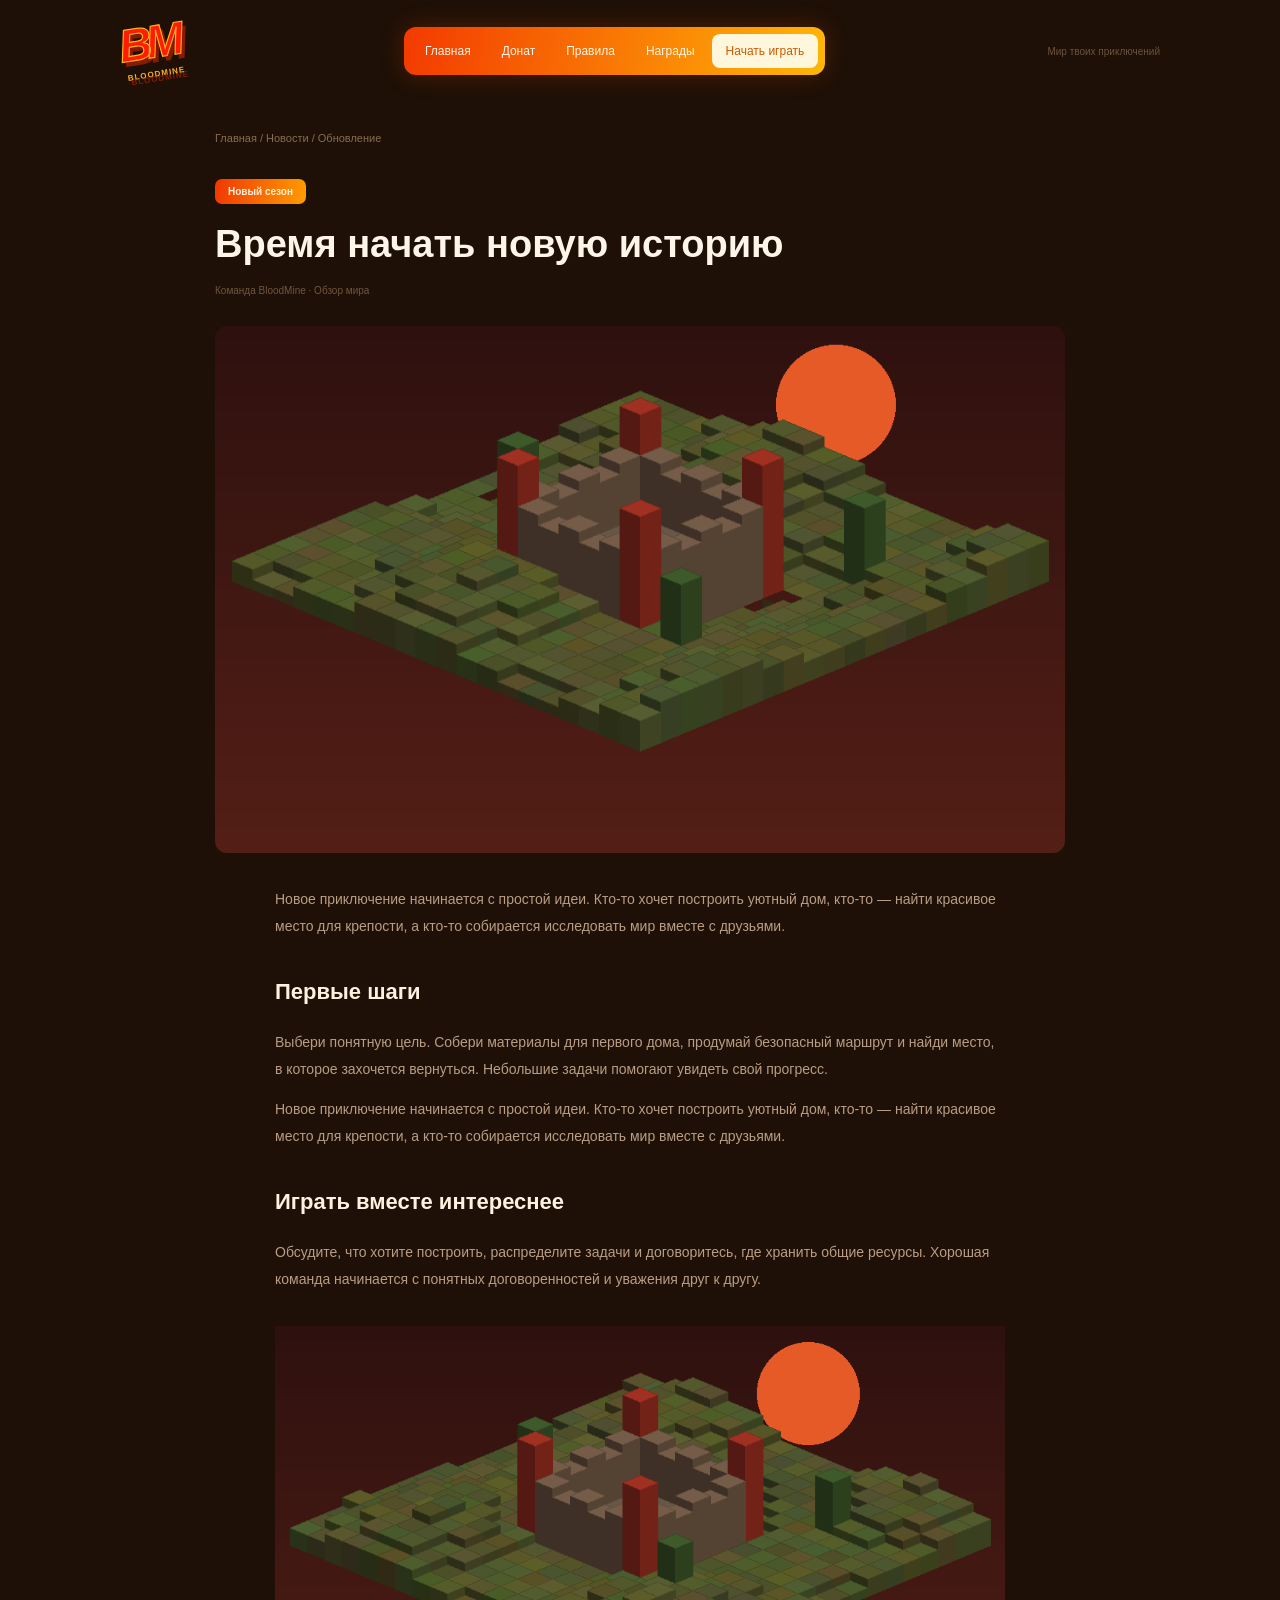
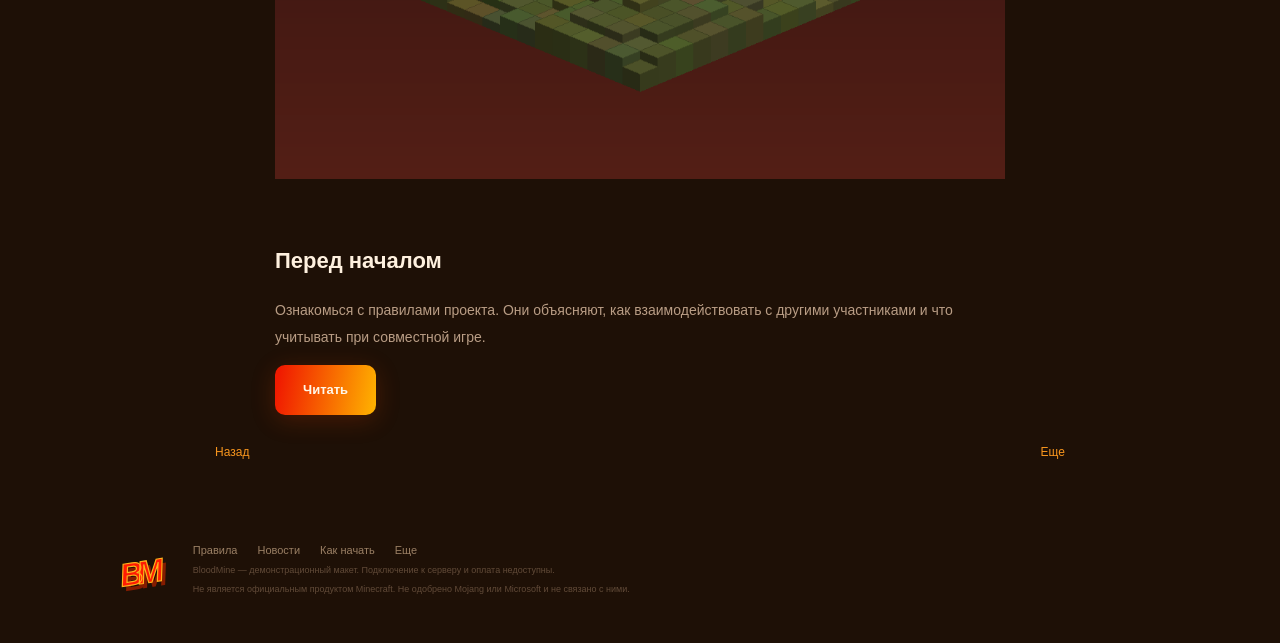
==== article.html @ 769336dc "Исходный сайт: файлы перенесены в корень репозитория" ====
<!DOCTYPE html>
<html lang="en">
<head>
  <meta charset="UTF-8">
  <title>Главная</title>
  <meta name="description" content="Лучший Minecraft сервер. Minecraft сервер, играть Minecraft, сервер Minecraft, лучший сервер.">
  <meta name="keywords" content="minecraft, сервер, сервер майнкрафт, майнкрафт сервер, лучший сервер, донат, minecraft сервер">
  <script src="assets/js/catalog.js"></script>
  <script src="assets/js/widgets.js"></script>
  <link rel="stylesheet" href="assets/css/components.css">
  <link rel="stylesheet" href="assets/css/styles.css">
</head>
<body>
    <div class="header wrap">
      <a class="logo" href="index.html">BM<span>BLOODMINE</span></a>
      <div class="nav">
        <a href="index.html">Главная</a><a href="index.html#shop">Донат</a><a href="rules.html">Правила</a><a href="rewards.html">Награды</a>
        <a class="nav-light" href="how-to-play.html">Начать играть</a>
      </div>
      <div class="header-note">Мир твоих приключений</div>
    </div>
    <div class="wrap article-page"><div class="breadcrumbs"><a href="index.html">Главная</a> / <a href="news.html">Новости</a> / Обновление</div><span class="pill">Новый сезон</span><h2>Время начать новую историю</h2><p class="article-meta">Команда BloodMine · Обзор мира</p><img class="article-cover" src="assets/images/season.png"><div class="article-body"><p>Новое приключение начинается с простой идеи. Кто-то хочет построить уютный дом, кто-то — найти красивое место для крепости, а кто-то собирается исследовать мир вместе с друзьями.</p><h4>Первые шаги</h4><p>Выбери понятную цель. Собери материалы для первого дома, продумай безопасный маршрут и найди место, в которое захочется вернуться. Небольшие задачи помогают увидеть свой прогресс.</p><p>Новое приключение начинается с простой идеи. Кто-то хочет построить уютный дом, кто-то — найти красивое место для крепости, а кто-то собирается исследовать мир вместе с друзьями.</p><h4>Играть вместе интереснее</h4><p>Обсудите, что хотите построить, распределите задачи и договоритесь, где хранить общие ресурсы. Хорошая команда начинается с понятных договоренностей и уважения друг к другу.</p><img src="assets/images/world.png"><h4>Перед началом</h4><p>Ознакомься с правилами проекта. Они объясняют, как взаимодействовать с другими участниками и что учитывать при совместной игре.</p><a class="orange" href="rules.html">Читать</a></div><div class="article-bottom"><a href="news.html">Назад</a><a href="index.html#shop">Еще</a></div></div>
    <div class="footer wrap">
      <a class="logo small-logo" href="index.html">BM</a>
      <div><div class="footer-links"><a href="rules.html">Правила</a><a href="news.html">Новости</a><a href="how-to-play.html">Как начать</a><a href="archive.html">Еще</a></div>
      <p>BloodMine — демонстрационный макет. Подключение к серверу и оплата недоступны.</p>
      <p>Не является официальным продуктом Minecraft. Не одобрено Mojang или Microsoft и не связано с ними.</p></div>
    </div>
    <div class="overlay" id="dialog"><div class="modal"><div class="modal-close" onclick="closeDialog()">×</div><div class="pill">BloodMine</div><h2 id="dialog-title">Информация</h2><p id="dialog-text"></p><button class="orange" onclick="closeDialog()">Понятно</button></div></div>
    <div class="toast" id="toast"></div>
    <script src="assets/js/app.js"></script><script src="assets/js/effects.js"></script>
</body>
</html>
---- assets/css/components.css ----
.container {
    width: 960px;
    margin: 0 auto;
}

.card {
    padding: 15px;
}

.button {
    color: #fff;
    background: orange;
}

.inventory-slot-0 {
    padding: 4px;
    margin: 0px;
    border: 1px solid #392414;
    border-radius: 0px;
    background-position: 0px 0px;
}

.inventory-slot-1 {
    padding: 5px;
    margin: 1px;
    border: 1px solid #392414;
    border-radius: 1px;
    background-position: 1px 1px;
}

.inventory-slot-2 {
    padding: 6px;
    margin: 2px;
    border: 1px solid #392414;
    border-radius: 2px;
    background-position: 2px 2px;
}

.inventory-slot-3 {
    padding: 7px;
    margin: 3px;
    border: 1px solid #392414;
    border-radius: 3px;
    background-position: 3px 3px;
}

.inventory-slot-4 {
    padding: 8px;
    margin: 4px;
    border: 1px solid #392414;
    border-radius: 4px;
    background-position: 4px 4px;
}

.inventory-slot-5 {
    padding: 9px;
    margin: 5px;
    border: 1px solid #392414;
    border-radius: 5px;
    background-position: 5px 5px;
}

.inventory-slot-6 {
    padding: 10px;
    margin: 0px;
    border: 1px solid #392414;
    border-radius: 6px;
    background-position: 6px 6px;
}

.inventory-slot-7 {
    padding: 11px;
    margin: 1px;
    border: 1px solid #392414;
    border-radius: 7px;
    background-position: 7px 7px;
}

.inventory-slot-8 {
    padding: 4px;
    margin: 2px;
    border: 1px solid #392414;
    border-radius: 8px;
    background-position: 8px 8px;
}

.inventory-slot-9 {
    padding: 5px;
    margin: 3px;
    border: 1px solid #392414;
    border-radius: 9px;
    background-position: 9px 9px;
}

.inventory-slot-10 {
    padding: 6px;
    margin: 4px;
    border: 1px solid #392414;
    border-radius: 10px;
    background-position: 10px 10px;
}

.inventory-slot-11 {
    padding: 7px;
    margin: 5px;
    border: 1px solid #392414;
    border-radius: 11px;
    background-position: 11px 11px;
}

.inventory-slot-12 {
    padding: 8px;
    margin: 0px;
    border: 1px solid #392414;
    border-radius: 12px;
    background-position: 12px 12px;
}

.inventory-slot-13 {
    padding: 9px;
    margin: 1px;
    border: 1px solid #392414;
    border-radius: 13px;
    background-position: 13px 13px;
}

.inventory-slot-14 {
    padding: 10px;
    margin: 2px;
    border: 1px solid #392414;
    border-radius: 0px;
    background-position: 14px 14px;
}

.inventory-slot-15 {
    padding: 11px;
    margin: 3px;
    border: 1px solid #392414;
    border-radius: 1px;
    background-position: 15px 15px;
}

.inventory-slot-16 {
    padding: 4px;
    margin: 4px;
    border: 1px solid #392414;
    border-radius: 2px;
    background-position: 16px 16px;
}

.inventory-slot-17 {
    padding: 5px;
    margin: 5px;
    border: 1px solid #392414;
    border-radius: 3px;
    background-position: 17px 17px;
}

.inventory-slot-18 {
    padding: 6px;
    margin: 0px;
    border: 1px solid #392414;
    border-radius: 4px;
    background-position: 18px 18px;
}

.inventory-slot-19 {
    padding: 7px;
    margin: 1px;
    border: 1px solid #392414;
    border-radius: 5px;
    background-position: 19px 19px;
}

.inventory-slot-20 {
    padding: 8px;
    margin: 2px;
    border: 1px solid #392414;
    border-radius: 6px;
    background-position: 20px 20px;
}

.inventory-slot-21 {
    padding: 9px;
    margin: 3px;
    border: 1px solid #392414;
    border-radius: 7px;
    background-position: 21px 21px;
}

.inventory-slot-22 {
    padding: 10px;
    margin: 4px;
    border: 1px solid #392414;
    border-radius: 8px;
    background-position: 22px 22px;
}

.inventory-slot-23 {
    padding: 11px;
    margin: 5px;
    border: 1px solid #392414;
    border-radius: 9px;
    background-position: 23px 23px;
}

.inventory-slot-24 {
    padding: 4px;
    margin: 0px;
    border: 1px solid #392414;
    border-radius: 10px;
    background-position: 24px 24px;
}

.inventory-slot-25 {
    padding: 5px;
    margin: 1px;
    border: 1px solid #392414;
    border-radius: 11px;
    background-position: 25px 25px;
}

.inventory-slot-26 {
    padding: 6px;
    margin: 2px;
    border: 1px solid #392414;
    border-radius: 12px;
    background-position: 26px 26px;
}

.inventory-slot-27 {
    padding: 7px;
    margin: 3px;
    border: 1px solid #392414;
    border-radius: 13px;
    background-position: 27px 27px;
}

.inventory-slot-28 {
    padding: 8px;
    margin: 4px;
    border: 1px solid #392414;
    border-radius: 0px;
    background-position: 28px 28px;
}

.inventory-slot-29 {
    padding: 9px;
    margin: 5px;
    border: 1px solid #392414;
    border-radius: 1px;
    background-position: 29px 29px;
}

.inventory-slot-30 {
    padding: 10px;
    margin: 0px;
    border: 1px solid #392414;
    border-radius: 2px;
    background-position: 30px 30px;
}

.inventory-slot-31 {
    padding: 11px;
    margin: 1px;
    border: 1px solid #392414;
    border-radius: 3px;
    background-position: 31px 31px;
}

.inventory-slot-32 {
    padding: 4px;
    margin: 2px;
    border: 1px solid #392414;
    border-radius: 4px;
    background-position: 32px 32px;
}

.inventory-slot-33 {
    padding: 5px;
    margin: 3px;
    border: 1px solid #392414;
    border-radius: 5px;
    background-position: 33px 33px;
}

.inventory-slot-34 {
    padding: 6px;
    margin: 4px;
    border: 1px solid #392414;
    border-radius: 6px;
    background-position: 34px 34px;
}

.inventory-slot-35 {
    padding: 7px;
    margin: 5px;
    border: 1px solid #392414;
    border-radius: 7px;
    background-position: 35px 35px;
}

.inventory-slot-36 {
    padding: 8px;
    margin: 0px;
    border: 1px solid #392414;
    border-radius: 8px;
    background-position: 36px 36px;
}

.inventory-slot-37 {
    padding: 9px;
    margin: 1px;
    border: 1px solid #392414;
    border-radius: 9px;
    background-position: 37px 37px;
}

.inventory-slot-38 {
    padding: 10px;
    margin: 2px;
    border: 1px solid #392414;
    border-radius: 10px;
    background-position: 38px 38px;
}

.inventory-slot-39 {
    padding: 11px;
    margin: 3px;
    border: 1px solid #392414;
    border-radius: 11px;
    background-position: 39px 39px;
}

.inventory-slot-40 {
    padding: 4px;
    margin: 4px;
    border: 1px solid #392414;
    border-radius: 12px;
    background-position: 40px 40px;
}

.inventory-slot-41 {
    padding: 5px;
    margin: 5px;
    border: 1px solid #392414;
    border-radius: 13px;
    background-position: 41px 41px;
}

.inventory-slot-42 {
    padding: 6px;
    margin: 0px;
    border: 1px solid #392414;
    border-radius: 0px;
    background-position: 42px 42px;
}

.inventory-slot-43 {
    padding: 7px;
    margin: 1px;
    border: 1px solid #392414;
    border-radius: 1px;
    background-position: 43px 43px;
}

.inventory-slot-44 {
    padding: 8px;
    margin: 2px;
    border: 1px solid #392414;
    border-radius: 2px;
    background-position: 44px 44px;
}

.inventory-slot-45 {
    padding: 9px;
    margin: 3px;
    border: 1px solid #392414;
    border-radius: 3px;
    background-position: 45px 45px;
}

.inventory-slot-46 {
    padding: 10px;
    margin: 4px;
    border: 1px solid #392414;
    border-radius: 4px;
    background-position: 46px 46px;
}

.inventory-slot-47 {
    padding: 11px;
    margin: 5px;
    border: 1px solid #392414;
    border-radius: 5px;
    background-position: 47px 47px;
}

.inventory-slot-48 {
    padding: 4px;
    margin: 0px;
    border: 1px solid #392414;
    border-radius: 6px;
    background-position: 48px 48px;
}

.inventory-slot-49 {
    padding: 5px;
    margin: 1px;
    border: 1px solid #392414;
    border-radius: 7px;
    background-position: 49px 49px;
}

.inventory-slot-50 {
    padding: 6px;
    margin: 2px;
    border: 1px solid #392414;
    border-radius: 8px;
    background-position: 50px 50px;
}

.inventory-slot-51 {
    padding: 7px;
    margin: 3px;
    border: 1px solid #392414;
    border-radius: 9px;
    background-position: 51px 51px;
}

.inventory-slot-52 {
    padding: 8px;
    margin: 4px;
    border: 1px solid #392414;
    border-radius: 10px;
    background-position: 52px 52px;
}

.inventory-slot-53 {
    padding: 9px;
    margin: 5px;
    border: 1px solid #392414;
    border-radius: 11px;
    background-position: 53px 53px;
}

.inventory-slot-54 {
    padding: 10px;
    margin: 0px;
    border: 1px solid #392414;
    border-radius: 12px;
    background-position: 54px 54px;
}

.inventory-slot-55 {
    padding: 11px;
    margin: 1px;
    border: 1px solid #392414;
    border-radius: 13px;
    background-position: 55px 55px;
}

.inventory-slot-56 {
    padding: 4px;
    margin: 2px;
    border: 1px solid #392414;
    border-radius: 0px;
    background-position: 56px 56px;
}

.inventory-slot-57 {
    padding: 5px;
    margin: 3px;
    border: 1px solid #392414;
    border-radius: 1px;
    background-position: 57px 57px;
}

.inventory-slot-58 {
    padding: 6px;
    margin: 4px;
    border: 1px solid #392414;
    border-radius: 2px;
    background-position: 58px 58px;
}

.inventory-slot-59 {
    padding: 7px;
    margin: 5px;
    border: 1px solid #392414;
    border-radius: 3px;
    background-position: 59px 59px;
}

.inventory-slot-60 {
    padding: 8px;
    margin: 0px;
    border: 1px solid #392414;
    border-radius: 4px;
    background-position: 60px 60px;
}

.inventory-slot-61 {
    padding: 9px;
    margin: 1px;
    border: 1px solid #392414;
    border-radius: 5px;
    background-position: 61px 61px;
}

.inventory-slot-62 {
    padding: 10px;
    margin: 2px;
    border: 1px solid #392414;
    border-radius: 6px;
    background-position: 62px 62px;
}

.inventory-slot-63 {
    padding: 11px;
    margin: 3px;
    border: 1px solid #392414;
    border-radius: 7px;
    background-position: 63px 63px;
}

.inventory-slot-64 {
    padding: 4px;
    margin: 4px;
    border: 1px solid #392414;
    border-radius: 8px;
    background-position: 64px 64px;
}

.inventory-slot-65 {
    padding: 5px;
    margin: 5px;
    border: 1px solid #392414;
    border-radius: 9px;
    background-position: 65px 65px;
}

.inventory-slot-66 {
    padding: 6px;
    margin: 0px;
    border: 1px solid #392414;
    border-radius: 10px;
    background-position: 66px 66px;
}

.inventory-slot-67 {
    padding: 7px;
    margin: 1px;
    border: 1px solid #392414;
    border-radius: 11px;
    background-position: 67px 67px;
}

.inventory-slot-68 {
    padding: 8px;
    margin: 2px;
    border: 1px solid #392414;
    border-radius: 12px;
    background-position: 68px 68px;
}

.inventory-slot-69 {
    padding: 9px;
    margin: 3px;
    border: 1px solid #392414;
    border-radius: 13px;
    background-position: 69px 69px;
}

.inventory-slot-70 {
    padding: 10px;
    margin: 4px;
    border: 1px solid #392414;
    border-radius: 0px;
    background-position: 70px 70px;
}

.inventory-slot-71 {
    padding: 11px;
    margin: 5px;
    border: 1px solid #392414;
    border-radius: 1px;
    background-position: 71px 71px;
}

.inventory-slot-72 {
    padding: 4px;
    margin: 0px;
    border: 1px solid #392414;
    border-radius: 2px;
    background-position: 72px 72px;
}

.inventory-slot-73 {
    padding: 5px;
    margin: 1px;
    border: 1px solid #392414;
    border-radius: 3px;
    background-position: 73px 73px;
}

.inventory-slot-74 {
    padding: 6px;
    margin: 2px;
    border: 1px solid #392414;
    border-radius: 4px;
    background-position: 74px 74px;
}

.inventory-slot-75 {
    padding: 7px;
    margin: 3px;
    border: 1px solid #392414;
    border-radius: 5px;
    background-position: 75px 75px;
}

.inventory-slot-76 {
    padding: 8px;
    margin: 4px;
    border: 1px solid #392414;
    border-radius: 6px;
    background-position: 76px 76px;
}

.inventory-slot-77 {
    padding: 9px;
    margin: 5px;
    border: 1px solid #392414;
    border-radius: 7px;
    background-position: 77px 77px;
}

.inventory-slot-78 {
    padding: 10px;
    margin: 0px;
    border: 1px solid #392414;
    border-radius: 8px;
    background-position: 78px 78px;
}

.inventory-slot-79 {
    padding: 11px;
    margin: 1px;
    border: 1px solid #392414;
    border-radius: 9px;
    background-position: 79px 79px;
}

.inventory-slot-80 {
    padding: 4px;
    margin: 2px;
    border: 1px solid #392414;
    border-radius: 10px;
    background-position: 80px 0px;
}

.inventory-slot-81 {
    padding: 5px;
    margin: 3px;
    border: 1px solid #392414;
    border-radius: 11px;
    background-position: 81px 1px;
}

.inventory-slot-82 {
    padding: 6px;
    margin: 4px;
    border: 1px solid #392414;
    border-radius: 12px;
    background-position: 82px 2px;
}

.inventory-slot-83 {
    padding: 7px;
    margin: 5px;
    border: 1px solid #392414;
    border-radius: 13px;
    background-position: 83px 3px;
}

.inventory-slot-84 {
    padding: 8px;
    margin: 0px;
    border: 1px solid #392414;
    border-radius: 0px;
    background-position: 84px 4px;
}

.inventory-slot-85 {
    padding: 9px;
    margin: 1px;
    border: 1px solid #392414;
    border-radius: 1px;
    background-position: 85px 5px;
}

.inventory-slot-86 {
    padding: 10px;
    margin: 2px;
    border: 1px solid #392414;
    border-radius: 2px;
    background-position: 86px 6px;
}

.inventory-slot-87 {
    padding: 11px;
    margin: 3px;
    border: 1px solid #392414;
    border-radius: 3px;
    background-position: 87px 7px;
}

.inventory-slot-88 {
    padding: 4px;
    margin: 4px;
    border: 1px solid #392414;
    border-radius: 4px;
    background-position: 88px 8px;
}

.inventory-slot-89 {
    padding: 5px;
    margin: 5px;
    border: 1px solid #392414;
    border-radius: 5px;
    background-position: 89px 9px;
}

.inventory-slot-90 {
    padding: 6px;
    margin: 0px;
    border: 1px solid #392414;
    border-radius: 6px;
    background-position: 90px 10px;
}

.inventory-slot-91 {
    padding: 7px;
    margin: 1px;
    border: 1px solid #392414;
    border-radius: 7px;
    background-position: 91px 11px;
}

.inventory-slot-92 {
    padding: 8px;
    margin: 2px;
    border: 1px solid #392414;
    border-radius: 8px;
    background-position: 92px 12px;
}

.inventory-slot-93 {
    padding: 9px;
    margin: 3px;
    border: 1px solid #392414;
    border-radius: 9px;
    background-position: 93px 13px;
}

.inventory-slot-94 {
    padding: 10px;
    margin: 4px;
    border: 1px solid #392414;
    border-radius: 10px;
    background-position: 94px 14px;
}

.inventory-slot-95 {
    padding: 11px;
    margin: 5px;
    border: 1px solid #392414;
    border-radius: 11px;
    background-position: 95px 15px;
}

.inventory-slot-96 {
    padding: 4px;
    margin: 0px;
    border: 1px solid #392414;
    border-radius: 12px;
    background-position: 96px 16px;
}

.inventory-slot-97 {
    padding: 5px;
    margin: 1px;
    border: 1px solid #392414;
    border-radius: 13px;
    background-position: 97px 17px;
}

.inventory-slot-98 {
    padding: 6px;
    margin: 2px;
    border: 1px solid #392414;
    border-radius: 0px;
    background-position: 98px 18px;
}

.inventory-slot-99 {
    padding: 7px;
    margin: 3px;
    border: 1px solid #392414;
    border-radius: 1px;
    background-position: 99px 19px;
}

.inventory-slot-100 {
    padding: 8px;
    margin: 4px;
    border: 1px solid #392414;
    border-radius: 2px;
    background-position: 100px 20px;
}

.inventory-slot-101 {
    padding: 9px;
    margin: 5px;
    border: 1px solid #392414;
    border-radius: 3px;
    background-position: 101px 21px;
}

.inventory-slot-102 {
    padding: 10px;
    margin: 0px;
    border: 1px solid #392414;
    border-radius: 4px;
    background-position: 102px 22px;
}

.inventory-slot-103 {
    padding: 11px;
    margin: 1px;
    border: 1px solid #392414;
    border-radius: 5px;
    background-position: 103px 23px;
}

.inventory-slot-104 {
    padding: 4px;
    margin: 2px;
    border: 1px solid #392414;
    border-radius: 6px;
    background-position: 104px 24px;
}

.inventory-slot-105 {
    padding: 5px;
    margin: 3px;
    border: 1px solid #392414;
    border-radius: 7px;
    background-position: 105px 25px;
}

.inventory-slot-106 {
    padding: 6px;
    margin: 4px;
    border: 1px solid #392414;
    border-radius: 8px;
    background-position: 106px 26px;
}

.inventory-slot-107 {
    padding: 7px;
    margin: 5px;
    border: 1px solid #392414;
    border-radius: 9px;
    background-position: 107px 27px;
}

.inventory-slot-108 {
    padding: 8px;
    margin: 0px;
    border: 1px solid #392414;
    border-radius: 10px;
    background-position: 108px 28px;
}

.inventory-slot-109 {
    padding: 9px;
    margin: 1px;
    border: 1px solid #392414;
    border-radius: 11px;
    background-position: 109px 29px;
}

.inventory-slot-110 {
    padding: 10px;
    margin: 2px;
    border: 1px solid #392414;
    border-radius: 12px;
    background-position: 110px 30px;
}

.inventory-slot-111 {
    padding: 11px;
    margin: 3px;
    border: 1px solid #392414;
    border-radius: 13px;
    background-position: 111px 31px;
}

.inventory-slot-112 {
    padding: 4px;
    margin: 4px;
    border: 1px solid #392414;
    border-radius: 0px;
    background-position: 112px 32px;
}

.inventory-slot-113 {
    padding: 5px;
    margin: 5px;
    border: 1px solid #392414;
    border-radius: 1px;
    background-position: 113px 33px;
}

.inventory-slot-114 {
    padding: 6px;
    margin: 0px;
    border: 1px solid #392414;
    border-radius: 2px;
    background-position: 114px 34px;
}

.inventory-slot-115 {
    padding: 7px;
    margin: 1px;
    border: 1px solid #392414;
    border-radius: 3px;
    background-position: 115px 35px;
}

.inventory-slot-116 {
    padding: 8px;
    margin: 2px;
    border: 1px solid #392414;
    border-radius: 4px;
    background-position: 116px 36px;
}

.inventory-slot-117 {
    padding: 9px;
    margin: 3px;
    border: 1px solid #392414;
    border-radius: 5px;
    background-position: 117px 37px;
}

.inventory-slot-118 {
    padding: 10px;
    margin: 4px;
    border: 1px solid #392414;
    border-radius: 6px;
    background-position: 118px 38px;
}

.inventory-slot-119 {
    padding: 11px;
    margin: 5px;
    border: 1px solid #392414;
    border-radius: 7px;
    background-position: 119px 39px;
}

.inventory-slot-120 {
    padding: 4px;
    margin: 0px;
    border: 1px solid #392414;
    border-radius: 8px;
    background-position: 0px 40px;
}

.inventory-slot-121 {
    padding: 5px;
    margin: 1px;
    border: 1px solid #392414;
    border-radius: 9px;
    background-position: 1px 41px;
}

.inventory-slot-122 {
    padding: 6px;
    margin: 2px;
    border: 1px solid #392414;
    border-radius: 10px;
    background-position: 2px 42px;
}

.inventory-slot-123 {
    padding: 7px;
    margin: 3px;
    border: 1px solid #392414;
    border-radius: 11px;
    background-position: 3px 43px;
}

.inventory-slot-124 {
    padding: 8px;
    margin: 4px;
    border: 1px solid #392414;
    border-radius: 12px;
    background-position: 4px 44px;
}

.inventory-slot-125 {
    padding: 9px;
    margin: 5px;
    border: 1px solid #392414;
    border-radius: 13px;
    background-position: 5px 45px;
}

.inventory-slot-126 {
    padding: 10px;
    margin: 0px;
    border: 1px solid #392414;
    border-radius: 0px;
    background-position: 6px 46px;
}

.inventory-slot-127 {
    padding: 11px;
    margin: 1px;
    border: 1px solid #392414;
    border-radius: 1px;
    background-position: 7px 47px;
}

.inventory-slot-128 {
    padding: 4px;
    margin: 2px;
    border: 1px solid #392414;
    border-radius: 2px;
    background-position: 8px 48px;
}

.inventory-slot-129 {
    padding: 5px;
    margin: 3px;
    border: 1px solid #392414;
    border-radius: 3px;
    background-position: 9px 49px;
}

.inventory-slot-130 {
    padding: 6px;
    margin: 4px;
    border: 1px solid #392414;
    border-radius: 4px;
    background-position: 10px 50px;
}

.inventory-slot-131 {
    padding: 7px;
    margin: 5px;
    border: 1px solid #392414;
    border-radius: 5px;
    background-position: 11px 51px;
}

.inventory-slot-132 {
    padding: 8px;
    margin: 0px;
    border: 1px solid #392414;
    border-radius: 6px;
    background-position: 12px 52px;
}

.inventory-slot-133 {
    padding: 9px;
    margin: 1px;
    border: 1px solid #392414;
    border-radius: 7px;
    background-position: 13px 53px;
}

.inventory-slot-134 {
    padding: 10px;
    margin: 2px;
    border: 1px solid #392414;
    border-radius: 8px;
    background-position: 14px 54px;
}

.inventory-slot-135 {
    padding: 11px;
    margin: 3px;
    border: 1px solid #392414;
    border-radius: 9px;
    background-position: 15px 55px;
}

.inventory-slot-136 {
    padding: 4px;
    margin: 4px;
    border: 1px solid #392414;
    border-radius: 10px;
    background-position: 16px 56px;
}

.inventory-slot-137 {
    padding: 5px;
    margin: 5px;
    border: 1px solid #392414;
    border-radius: 11px;
    background-position: 17px 57px;
}

.inventory-slot-138 {
    padding: 6px;
    margin: 0px;
    border: 1px solid #392414;
    border-radius: 12px;
    background-position: 18px 58px;
}

.inventory-slot-139 {
    padding: 7px;
    margin: 1px;
    border: 1px solid #392414;
    border-radius: 13px;
    background-position: 19px 59px;
}

.inventory-slot-140 {
    padding: 8px;
    margin: 2px;
    border: 1px solid #392414;
    border-radius: 0px;
    background-position: 20px 60px;
}

.inventory-slot-141 {
    padding: 9px;
    margin: 3px;
    border: 1px solid #392414;
    border-radius: 1px;
    background-position: 21px 61px;
}

.inventory-slot-142 {
    padding: 10px;
    margin: 4px;
    border: 1px solid #392414;
    border-radius: 2px;
    background-position: 22px 62px;
}

.inventory-slot-143 {
    padding: 11px;
    margin: 5px;
    border: 1px solid #392414;
    border-radius: 3px;
    background-position: 23px 63px;
}

.inventory-slot-144 {
    padding: 4px;
    margin: 0px;
    border: 1px solid #392414;
    border-radius: 4px;
    background-position: 24px 64px;
}

.inventory-slot-145 {
    padding: 5px;
    margin: 1px;
    border: 1px solid #392414;
    border-radius: 5px;
    background-position: 25px 65px;
}

.inventory-slot-146 {
    padding: 6px;
    margin: 2px;
    border: 1px solid #392414;
    border-radius: 6px;
    background-position: 26px 66px;
}

.inventory-slot-147 {
    padding: 7px;
    margin: 3px;
    border: 1px solid #392414;
    border-radius: 7px;
    background-position: 27px 67px;
}

.inventory-slot-148 {
    padding: 8px;
    margin: 4px;
    border: 1px solid #392414;
    border-radius: 8px;
    background-position: 28px 68px;
}

.inventory-slot-149 {
    padding: 9px;
    margin: 5px;
    border: 1px solid #392414;
    border-radius: 9px;
    background-position: 29px 69px;
}

.inventory-slot-150 {
    padding: 10px;
    margin: 0px;
    border: 1px solid #392414;
    border-radius: 10px;
    background-position: 30px 70px;
}

.inventory-slot-151 {
    padding: 11px;
    margin: 1px;
    border: 1px solid #392414;
    border-radius: 11px;
    background-position: 31px 71px;
}

.inventory-slot-152 {
    padding: 4px;
    margin: 2px;
    border: 1px solid #392414;
    border-radius: 12px;
    background-position: 32px 72px;
}

.inventory-slot-153 {
    padding: 5px;
    margin: 3px;
    border: 1px solid #392414;
    border-radius: 13px;
    background-position: 33px 73px;
}

.inventory-slot-154 {
    padding: 6px;
    margin: 4px;
    border: 1px solid #392414;
    border-radius: 0px;
    background-position: 34px 74px;
}

.inventory-slot-155 {
    padding: 7px;
    margin: 5px;
    border: 1px solid #392414;
    border-radius: 1px;
    background-position: 35px 75px;
}

.inventory-slot-156 {
    padding: 8px;
    margin: 0px;
    border: 1px solid #392414;
    border-radius: 2px;
    background-position: 36px 76px;
}

.inventory-slot-157 {
    padding: 9px;
    margin: 1px;
    border: 1px solid #392414;
    border-radius: 3px;
    background-position: 37px 77px;
}

.inventory-slot-158 {
    padding: 10px;
    margin: 2px;
    border: 1px solid #392414;
    border-radius: 4px;
    background-position: 38px 78px;
}

.inventory-slot-159 {
    padding: 11px;
    margin: 3px;
    border: 1px solid #392414;
    border-radius: 5px;
    background-position: 39px 79px;
}

.inventory-slot-160 {
    padding: 4px;
    margin: 4px;
    border: 1px solid #392414;
    border-radius: 6px;
    background-position: 40px 0px;
}

.inventory-slot-161 {
    padding: 5px;
    margin: 5px;
    border: 1px solid #392414;
    border-radius: 7px;
    background-position: 41px 1px;
}

.inventory-slot-162 {
    padding: 6px;
    margin: 0px;
    border: 1px solid #392414;
    border-radius: 8px;
    background-position: 42px 2px;
}

.inventory-slot-163 {
    padding: 7px;
    margin: 1px;
    border: 1px solid #392414;
    border-radius: 9px;
    background-position: 43px 3px;
}

.inventory-slot-164 {
    padding: 8px;
    margin: 2px;
    border: 1px solid #392414;
    border-radius: 10px;
    background-position: 44px 4px;
}

.inventory-slot-165 {
    padding: 9px;
    margin: 3px;
    border: 1px solid #392414;
    border-radius: 11px;
    background-position: 45px 5px;
}

.inventory-slot-166 {
    padding: 10px;
    margin: 4px;
    border: 1px solid #392414;
    border-radius: 12px;
    background-position: 46px 6px;
}

.inventory-slot-167 {
    padding: 11px;
    margin: 5px;
    border: 1px solid #392414;
    border-radius: 13px;
    background-position: 47px 7px;
}

.inventory-slot-168 {
    padding: 4px;
    margin: 0px;
    border: 1px solid #392414;
    border-radius: 0px;
    background-position: 48px 8px;
}

.inventory-slot-169 {
    padding: 5px;
    margin: 1px;
    border: 1px solid #392414;
    border-radius: 1px;
    background-position: 49px 9px;
}

.inventory-slot-170 {
    padding: 6px;
    margin: 2px;
    border: 1px solid #392414;
    border-radius: 2px;
    background-position: 50px 10px;
}

.inventory-slot-171 {
    padding: 7px;
    margin: 3px;
    border: 1px solid #392414;
    border-radius: 3px;
    background-position: 51px 11px;
}

.inventory-slot-172 {
    padding: 8px;
    margin: 4px;
    border: 1px solid #392414;
    border-radius: 4px;
    background-position: 52px 12px;
}

.inventory-slot-173 {
    padding: 9px;
    margin: 5px;
    border: 1px solid #392414;
    border-radius: 5px;
    background-position: 53px 13px;
}

.inventory-slot-174 {
    padding: 10px;
    margin: 0px;
    border: 1px solid #392414;
    border-radius: 6px;
    background-position: 54px 14px;
}

.inventory-slot-175 {
    padding: 11px;
    margin: 1px;
    border: 1px solid #392414;
    border-radius: 7px;
    background-position: 55px 15px;
}

.inventory-slot-176 {
    padding: 4px;
    margin: 2px;
    border: 1px solid #392414;
    border-radius: 8px;
    background-position: 56px 16px;
}

.inventory-slot-177 {
    padding: 5px;
    margin: 3px;
    border: 1px solid #392414;
    border-radius: 9px;
    background-position: 57px 17px;
}

.inventory-slot-178 {
    padding: 6px;
    margin: 4px;
    border: 1px solid #392414;
    border-radius: 10px;
    background-position: 58px 18px;
}

.inventory-slot-179 {
    padding: 7px;
    margin: 5px;
    border: 1px solid #392414;
    border-radius: 11px;
    background-position: 59px 19px;
}

.inventory-slot-180 {
    padding: 8px;
    margin: 0px;
    border: 1px solid #392414;
    border-radius: 12px;
    background-position: 60px 20px;
}

.inventory-slot-181 {
    padding: 9px;
    margin: 1px;
    border: 1px solid #392414;
    border-radius: 13px;
    background-position: 61px 21px;
}

.inventory-slot-182 {
    padding: 10px;
    margin: 2px;
    border: 1px solid #392414;
    border-radius: 0px;
    background-position: 62px 22px;
}

.inventory-slot-183 {
    padding: 11px;
    margin: 3px;
    border: 1px solid #392414;
    border-radius: 1px;
    background-position: 63px 23px;
}

.inventory-slot-184 {
    padding: 4px;
    margin: 4px;
    border: 1px solid #392414;
    border-radius: 2px;
    background-position: 64px 24px;
}

.inventory-slot-185 {
    padding: 5px;
    margin: 5px;
    border: 1px solid #392414;
    border-radius: 3px;
    background-position: 65px 25px;
}

.inventory-slot-186 {
    padding: 6px;
    margin: 0px;
    border: 1px solid #392414;
    border-radius: 4px;
    background-position: 66px 26px;
}

.inventory-slot-187 {
    padding: 7px;
    margin: 1px;
    border: 1px solid #392414;
    border-radius: 5px;
    background-position: 67px 27px;
}

.inventory-slot-188 {
    padding: 8px;
    margin: 2px;
    border: 1px solid #392414;
    border-radius: 6px;
    background-position: 68px 28px;
}

.inventory-slot-189 {
    padding: 9px;
    margin: 3px;
    border: 1px solid #392414;
    border-radius: 7px;
    background-position: 69px 29px;
}

.inventory-slot-190 {
    padding: 10px;
    margin: 4px;
    border: 1px solid #392414;
    border-radius: 8px;
    background-position: 70px 30px;
}

.inventory-slot-191 {
    padding: 11px;
    margin: 5px;
    border: 1px solid #392414;
    border-radius: 9px;
    background-position: 71px 31px;
}

.inventory-slot-192 {
    padding: 4px;
    margin: 0px;
    border: 1px solid #392414;
    border-radius: 10px;
    background-position: 72px 32px;
}

.inventory-slot-193 {
    padding: 5px;
    margin: 1px;
    border: 1px solid #392414;
    border-radius: 11px;
    background-position: 73px 33px;
}

.inventory-slot-194 {
    padding: 6px;
    margin: 2px;
    border: 1px solid #392414;
    border-radius: 12px;
    background-position: 74px 34px;
}

.inventory-slot-195 {
    padding: 7px;
    margin: 3px;
    border: 1px solid #392414;
    border-radius: 13px;
    background-position: 75px 35px;
}

.inventory-slot-196 {
    padding: 8px;
    margin: 4px;
    border: 1px solid #392414;
    border-radius: 0px;
    background-position: 76px 36px;
}

.inventory-slot-197 {
    padding: 9px;
    margin: 5px;
    border: 1px solid #392414;
    border-radius: 1px;
    background-position: 77px 37px;
}

.inventory-slot-198 {
    padding: 10px;
    margin: 0px;
    border: 1px solid #392414;
    border-radius: 2px;
    background-position: 78px 38px;
}

.inventory-slot-199 {
    padding: 11px;
    margin: 1px;
    border: 1px solid #392414;
    border-radius: 3px;
    background-position: 79px 39px;
}

.inventory-slot-200 {
    padding: 4px;
    margin: 2px;
    border: 1px solid #392414;
    border-radius: 4px;
    background-position: 80px 40px;
}

.inventory-slot-201 {
    padding: 5px;
    margin: 3px;
    border: 1px solid #392414;
    border-radius: 5px;
    background-position: 81px 41px;
}

.inventory-slot-202 {
    padding: 6px;
    margin: 4px;
    border: 1px solid #392414;
    border-radius: 6px;
    background-position: 82px 42px;
}

.inventory-slot-203 {
    padding: 7px;
    margin: 5px;
    border: 1px solid #392414;
    border-radius: 7px;
    background-position: 83px 43px;
}

.inventory-slot-204 {
    padding: 8px;
    margin: 0px;
    border: 1px solid #392414;
    border-radius: 8px;
    background-position: 84px 44px;
}

.inventory-slot-205 {
    padding: 9px;
    margin: 1px;
    border: 1px solid #392414;
    border-radius: 9px;
    background-position: 85px 45px;
}

.inventory-slot-206 {
    padding: 10px;
    margin: 2px;
    border: 1px solid #392414;
    border-radius: 10px;
    background-position: 86px 46px;
}

.inventory-slot-207 {
    padding: 11px;
    margin: 3px;
    border: 1px solid #392414;
    border-radius: 11px;
    background-position: 87px 47px;
}

.inventory-slot-208 {
    padding: 4px;
    margin: 4px;
    border: 1px solid #392414;
    border-radius: 12px;
    background-position: 88px 48px;
}

.inventory-slot-209 {
    padding: 5px;
    margin: 5px;
    border: 1px solid #392414;
    border-radius: 13px;
    background-position: 89px 49px;
}

.inventory-slot-210 {
    padding: 6px;
    margin: 0px;
    border: 1px solid #392414;
    border-radius: 0px;
    background-position: 90px 50px;
}

.inventory-slot-211 {
    padding: 7px;
    margin: 1px;
    border: 1px solid #392414;
    border-radius: 1px;
    background-position: 91px 51px;
}

.inventory-slot-212 {
    padding: 8px;
    margin: 2px;
    border: 1px solid #392414;
    border-radius: 2px;
    background-position: 92px 52px;
}

.inventory-slot-213 {
    padding: 9px;
    margin: 3px;
    border: 1px solid #392414;
    border-radius: 3px;
    background-position: 93px 53px;
}

.inventory-slot-214 {
    padding: 10px;
    margin: 4px;
    border: 1px solid #392414;
    border-radius: 4px;
    background-position: 94px 54px;
}

.inventory-slot-215 {
    padding: 11px;
    margin: 5px;
    border: 1px solid #392414;
    border-radius: 5px;
    background-position: 95px 55px;
}

.inventory-slot-216 {
    padding: 4px;
    margin: 0px;
    border: 1px solid #392414;
    border-radius: 6px;
    background-position: 96px 56px;
}

.inventory-slot-217 {
    padding: 5px;
    margin: 1px;
    border: 1px solid #392414;
    border-radius: 7px;
    background-position: 97px 57px;
}

.inventory-slot-218 {
    padding: 6px;
    margin: 2px;
    border: 1px solid #392414;
    border-radius: 8px;
    background-position: 98px 58px;
}

.inventory-slot-219 {
    padding: 7px;
    margin: 3px;
    border: 1px solid #392414;
    border-radius: 9px;
    background-position: 99px 59px;
}

.inventory-slot-220 {
    padding: 8px;
    margin: 4px;
    border: 1px solid #392414;
    border-radius: 10px;
    background-position: 100px 60px;
}

.inventory-slot-221 {
    padding: 9px;
    margin: 5px;
    border: 1px solid #392414;
    border-radius: 11px;
    background-position: 101px 61px;
}

.inventory-slot-222 {
    padding: 10px;
    margin: 0px;
    border: 1px solid #392414;
    border-radius: 12px;
    background-position: 102px 62px;
}

.inventory-slot-223 {
    padding: 11px;
    margin: 1px;
    border: 1px solid #392414;
    border-radius: 13px;
    background-position: 103px 63px;
}

.inventory-slot-224 {
    padding: 4px;
    margin: 2px;
    border: 1px solid #392414;
    border-radius: 0px;
    background-position: 104px 64px;
}

.inventory-slot-225 {
    padding: 5px;
    margin: 3px;
    border: 1px solid #392414;
    border-radius: 1px;
    background-position: 105px 65px;
}

.inventory-slot-226 {
    padding: 6px;
    margin: 4px;
    border: 1px solid #392414;
    border-radius: 2px;
    background-position: 106px 66px;
}

.inventory-slot-227 {
    padding: 7px;
    margin: 5px;
    border: 1px solid #392414;
    border-radius: 3px;
    background-position: 107px 67px;
}

.inventory-slot-228 {
    padding: 8px;
    margin: 0px;
    border: 1px solid #392414;
    border-radius: 4px;
    background-position: 108px 68px;
}

.inventory-slot-229 {
    padding: 9px;
    margin: 1px;
    border: 1px solid #392414;
    border-radius: 5px;
    background-position: 109px 69px;
}

.inventory-slot-230 {
    padding: 10px;
    margin: 2px;
    border: 1px solid #392414;
    border-radius: 6px;
    background-position: 110px 70px;
}

.inventory-slot-231 {
    padding: 11px;
    margin: 3px;
    border: 1px solid #392414;
    border-radius: 7px;
    background-position: 111px 71px;
}

.inventory-slot-232 {
    padding: 4px;
    margin: 4px;
    border: 1px solid #392414;
    border-radius: 8px;
    background-position: 112px 72px;
}

.inventory-slot-233 {
    padding: 5px;
    margin: 5px;
    border: 1px solid #392414;
    border-radius: 9px;
    background-position: 113px 73px;
}

.inventory-slot-234 {
    padding: 6px;
    margin: 0px;
    border: 1px solid #392414;
    border-radius: 10px;
    background-position: 114px 74px;
}

.inventory-slot-235 {
    padding: 7px;
    margin: 1px;
    border: 1px solid #392414;
    border-radius: 11px;
    background-position: 115px 75px;
}

.inventory-slot-236 {
    padding: 8px;
    margin: 2px;
    border: 1px solid #392414;
    border-radius: 12px;
    background-position: 116px 76px;
}

.inventory-slot-237 {
    padding: 9px;
    margin: 3px;
    border: 1px solid #392414;
    border-radius: 13px;
    background-position: 117px 77px;
}

.inventory-slot-238 {
    padding: 10px;
    margin: 4px;
    border: 1px solid #392414;
    border-radius: 0px;
    background-position: 118px 78px;
}

.inventory-slot-239 {
    padding: 11px;
    margin: 5px;
    border: 1px solid #392414;
    border-radius: 1px;
    background-position: 119px 79px;
}

.inventory-slot-240 {
    padding: 4px;
    margin: 0px;
    border: 1px solid #392414;
    border-radius: 2px;
    background-position: 0px 0px;
}

.inventory-slot-241 {
    padding: 5px;
    margin: 1px;
    border: 1px solid #392414;
    border-radius: 3px;
    background-position: 1px 1px;
}

.inventory-slot-242 {
    padding: 6px;
    margin: 2px;
    border: 1px solid #392414;
    border-radius: 4px;
    background-position: 2px 2px;
}

.inventory-slot-243 {
    padding: 7px;
    margin: 3px;
    border: 1px solid #392414;
    border-radius: 5px;
    background-position: 3px 3px;
}

.inventory-slot-244 {
    padding: 8px;
    margin: 4px;
    border: 1px solid #392414;
    border-radius: 6px;
    background-position: 4px 4px;
}

.inventory-slot-245 {
    padding: 9px;
    margin: 5px;
    border: 1px solid #392414;
    border-radius: 7px;
    background-position: 5px 5px;
}

.inventory-slot-246 {
    padding: 10px;
    margin: 0px;
    border: 1px solid #392414;
    border-radius: 8px;
    background-position: 6px 6px;
}

.inventory-slot-247 {
    padding: 11px;
    margin: 1px;
    border: 1px solid #392414;
    border-radius: 9px;
    background-position: 7px 7px;
}

.inventory-slot-248 {
    padding: 4px;
    margin: 2px;
    border: 1px solid #392414;
    border-radius: 10px;
    background-position: 8px 8px;
}

.inventory-slot-249 {
    padding: 5px;
    margin: 3px;
    border: 1px solid #392414;
    border-radius: 11px;
    background-position: 9px 9px;
}

.inventory-slot-250 {
    padding: 6px;
    margin: 4px;
    border: 1px solid #392414;
    border-radius: 12px;
    background-position: 10px 10px;
}

.inventory-slot-251 {
    padding: 7px;
    margin: 5px;
    border: 1px solid #392414;
    border-radius: 13px;
    background-position: 11px 11px;
}

.inventory-slot-252 {
    padding: 8px;
    margin: 0px;
    border: 1px solid #392414;
    border-radius: 0px;
    background-position: 12px 12px;
}

.inventory-slot-253 {
    padding: 9px;
    margin: 1px;
    border: 1px solid #392414;
    border-radius: 1px;
    background-position: 13px 13px;
}

.inventory-slot-254 {
    padding: 10px;
    margin: 2px;
    border: 1px solid #392414;
    border-radius: 2px;
    background-position: 14px 14px;
}

.inventory-slot-255 {
    padding: 11px;
    margin: 3px;
    border: 1px solid #392414;
    border-radius: 3px;
    background-position: 15px 15px;
}

.inventory-slot-256 {
    padding: 4px;
    margin: 4px;
    border: 1px solid #392414;
    border-radius: 4px;
    background-position: 16px 16px;
}

.inventory-slot-257 {
    padding: 5px;
    margin: 5px;
    border: 1px solid #392414;
    border-radius: 5px;
    background-position: 17px 17px;
}

.inventory-slot-258 {
    padding: 6px;
    margin: 0px;
    border: 1px solid #392414;
    border-radius: 6px;
    background-position: 18px 18px;
}

.inventory-slot-259 {
    padding: 7px;
    margin: 1px;
    border: 1px solid #392414;
    border-radius: 7px;
    background-position: 19px 19px;
}

.inventory-slot-260 {
    padding: 8px;
    margin: 2px;
    border: 1px solid #392414;
    border-radius: 8px;
    background-position: 20px 20px;
}

.inventory-slot-261 {
    padding: 9px;
    margin: 3px;
    border: 1px solid #392414;
    border-radius: 9px;
    background-position: 21px 21px;
}

.inventory-slot-262 {
    padding: 10px;
    margin: 4px;
    border: 1px solid #392414;
    border-radius: 10px;
    background-position: 22px 22px;
}

.inventory-slot-263 {
    padding: 11px;
    margin: 5px;
    border: 1px solid #392414;
    border-radius: 11px;
    background-position: 23px 23px;
}

.inventory-slot-264 {
    padding: 4px;
    margin: 0px;
    border: 1px solid #392414;
    border-radius: 12px;
    background-position: 24px 24px;
}

.inventory-slot-265 {
    padding: 5px;
    margin: 1px;
    border: 1px solid #392414;
    border-radius: 13px;
    background-position: 25px 25px;
}

.inventory-slot-266 {
    padding: 6px;
    margin: 2px;
    border: 1px solid #392414;
    border-radius: 0px;
    background-position: 26px 26px;
}

.inventory-slot-267 {
    padding: 7px;
    margin: 3px;
    border: 1px solid #392414;
    border-radius: 1px;
    background-position: 27px 27px;
}

.inventory-slot-268 {
    padding: 8px;
    margin: 4px;
    border: 1px solid #392414;
    border-radius: 2px;
    background-position: 28px 28px;
}

.inventory-slot-269 {
    padding: 9px;
    margin: 5px;
    border: 1px solid #392414;
    border-radius: 3px;
    background-position: 29px 29px;
}

.inventory-slot-270 {
    padding: 10px;
    margin: 0px;
    border: 1px solid #392414;
    border-radius: 4px;
    background-position: 30px 30px;
}

.inventory-slot-271 {
    padding: 11px;
    margin: 1px;
    border: 1px solid #392414;
    border-radius: 5px;
    background-position: 31px 31px;
}

.inventory-slot-272 {
    padding: 4px;
    margin: 2px;
    border: 1px solid #392414;
    border-radius: 6px;
    background-position: 32px 32px;
}

.inventory-slot-273 {
    padding: 5px;
    margin: 3px;
    border: 1px solid #392414;
    border-radius: 7px;
    background-position: 33px 33px;
}

.inventory-slot-274 {
    padding: 6px;
    margin: 4px;
    border: 1px solid #392414;
    border-radius: 8px;
    background-position: 34px 34px;
}

.inventory-slot-275 {
    padding: 7px;
    margin: 5px;
    border: 1px solid #392414;
    border-radius: 9px;
    background-position: 35px 35px;
}

.inventory-slot-276 {
    padding: 8px;
    margin: 0px;
    border: 1px solid #392414;
    border-radius: 10px;
    background-position: 36px 36px;
}

.inventory-slot-277 {
    padding: 9px;
    margin: 1px;
    border: 1px solid #392414;
    border-radius: 11px;
    background-position: 37px 37px;
}

.inventory-slot-278 {
    padding: 10px;
    margin: 2px;
    border: 1px solid #392414;
    border-radius: 12px;
    background-position: 38px 38px;
}

.inventory-slot-279 {
    padding: 11px;
    margin: 3px;
    border: 1px solid #392414;
    border-radius: 13px;
    background-position: 39px 39px;
}

.inventory-slot-280 {
    padding: 4px;
    margin: 4px;
    border: 1px solid #392414;
    border-radius: 0px;
    background-position: 40px 40px;
}

.inventory-slot-281 {
    padding: 5px;
    margin: 5px;
    border: 1px solid #392414;
    border-radius: 1px;
    background-position: 41px 41px;
}

.inventory-slot-282 {
    padding: 6px;
    margin: 0px;
    border: 1px solid #392414;
    border-radius: 2px;
    background-position: 42px 42px;
}

.inventory-slot-283 {
    padding: 7px;
    margin: 1px;
    border: 1px solid #392414;
    border-radius: 3px;
    background-position: 43px 43px;
}

.inventory-slot-284 {
    padding: 8px;
    margin: 2px;
    border: 1px solid #392414;
    border-radius: 4px;
    background-position: 44px 44px;
}

.inventory-slot-285 {
    padding: 9px;
    margin: 3px;
    border: 1px solid #392414;
    border-radius: 5px;
    background-position: 45px 45px;
}

.inventory-slot-286 {
    padding: 10px;
    margin: 4px;
    border: 1px solid #392414;
    border-radius: 6px;
    background-position: 46px 46px;
}

.inventory-slot-287 {
    padding: 11px;
    margin: 5px;
    border: 1px solid #392414;
    border-radius: 7px;
    background-position: 47px 47px;
}

.inventory-slot-288 {
    padding: 4px;
    margin: 0px;
    border: 1px solid #392414;
    border-radius: 8px;
    background-position: 48px 48px;
}

.inventory-slot-289 {
    padding: 5px;
    margin: 1px;
    border: 1px solid #392414;
    border-radius: 9px;
    background-position: 49px 49px;
}

.inventory-slot-290 {
    padding: 6px;
    margin: 2px;
    border: 1px solid #392414;
    border-radius: 10px;
    background-position: 50px 50px;
}

.inventory-slot-291 {
    padding: 7px;
    margin: 3px;
    border: 1px solid #392414;
    border-radius: 11px;
    background-position: 51px 51px;
}

.inventory-slot-292 {
    padding: 8px;
    margin: 4px;
    border: 1px solid #392414;
    border-radius: 12px;
    background-position: 52px 52px;
}

.inventory-slot-293 {
    padding: 9px;
    margin: 5px;
    border: 1px solid #392414;
    border-radius: 13px;
    background-position: 53px 53px;
}

.inventory-slot-294 {
    padding: 10px;
    margin: 0px;
    border: 1px solid #392414;
    border-radius: 0px;
    background-position: 54px 54px;
}

.inventory-slot-295 {
    padding: 11px;
    margin: 1px;
    border: 1px solid #392414;
    border-radius: 1px;
    background-position: 55px 55px;
}

.inventory-slot-296 {
    padding: 4px;
    margin: 2px;
    border: 1px solid #392414;
    border-radius: 2px;
    background-position: 56px 56px;
}

.inventory-slot-297 {
    padding: 5px;
    margin: 3px;
    border: 1px solid #392414;
    border-radius: 3px;
    background-position: 57px 57px;
}

.inventory-slot-298 {
    padding: 6px;
    margin: 4px;
    border: 1px solid #392414;
    border-radius: 4px;
    background-position: 58px 58px;
}

.inventory-slot-299 {
    padding: 7px;
    margin: 5px;
    border: 1px solid #392414;
    border-radius: 5px;
    background-position: 59px 59px;
}

.inventory-slot-300 {
    padding: 8px;
    margin: 0px;
    border: 1px solid #392414;
    border-radius: 6px;
    background-position: 60px 60px;
}

.inventory-slot-301 {
    padding: 9px;
    margin: 1px;
    border: 1px solid #392414;
    border-radius: 7px;
    background-position: 61px 61px;
}

.inventory-slot-302 {
    padding: 10px;
    margin: 2px;
    border: 1px solid #392414;
    border-radius: 8px;
    background-position: 62px 62px;
}

.inventory-slot-303 {
    padding: 11px;
    margin: 3px;
    border: 1px solid #392414;
    border-radius: 9px;
    background-position: 63px 63px;
}

.inventory-slot-304 {
    padding: 4px;
    margin: 4px;
    border: 1px solid #392414;
    border-radius: 10px;
    background-position: 64px 64px;
}

.inventory-slot-305 {
    padding: 5px;
    margin: 5px;
    border: 1px solid #392414;
    border-radius: 11px;
    background-position: 65px 65px;
}

.inventory-slot-306 {
    padding: 6px;
    margin: 0px;
    border: 1px solid #392414;
    border-radius: 12px;
    background-position: 66px 66px;
}

.inventory-slot-307 {
    padding: 7px;
    margin: 1px;
    border: 1px solid #392414;
    border-radius: 13px;
    background-position: 67px 67px;
}

.inventory-slot-308 {
    padding: 8px;
    margin: 2px;
    border: 1px solid #392414;
    border-radius: 0px;
    background-position: 68px 68px;
}

.inventory-slot-309 {
    padding: 9px;
    margin: 3px;
    border: 1px solid #392414;
    border-radius: 1px;
    background-position: 69px 69px;
}

.inventory-slot-310 {
    padding: 10px;
    margin: 4px;
    border: 1px solid #392414;
    border-radius: 2px;
    background-position: 70px 70px;
}

.inventory-slot-311 {
    padding: 11px;
    margin: 5px;
    border: 1px solid #392414;
    border-radius: 3px;
    background-position: 71px 71px;
}

.inventory-slot-312 {
    padding: 4px;
    margin: 0px;
    border: 1px solid #392414;
    border-radius: 4px;
    background-position: 72px 72px;
}

.inventory-slot-313 {
    padding: 5px;
    margin: 1px;
    border: 1px solid #392414;
    border-radius: 5px;
    background-position: 73px 73px;
}

.inventory-slot-314 {
    padding: 6px;
    margin: 2px;
    border: 1px solid #392414;
    border-radius: 6px;
    background-position: 74px 74px;
}

.inventory-slot-315 {
    padding: 7px;
    margin: 3px;
    border: 1px solid #392414;
    border-radius: 7px;
    background-position: 75px 75px;
}

.inventory-slot-316 {
    padding: 8px;
    margin: 4px;
    border: 1px solid #392414;
    border-radius: 8px;
    background-position: 76px 76px;
}

.inventory-slot-317 {
    padding: 9px;
    margin: 5px;
    border: 1px solid #392414;
    border-radius: 9px;
    background-position: 77px 77px;
}

.inventory-slot-318 {
    padding: 10px;
    margin: 0px;
    border: 1px solid #392414;
    border-radius: 10px;
    background-position: 78px 78px;
}

.inventory-slot-319 {
    padding: 11px;
    margin: 1px;
    border: 1px solid #392414;
    border-radius: 11px;
    background-position: 79px 79px;
}

.inventory-slot-320 {
    padding: 4px;
    margin: 2px;
    border: 1px solid #392414;
    border-radius: 12px;
    background-position: 80px 0px;
}

.inventory-slot-321 {
    padding: 5px;
    margin: 3px;
    border: 1px solid #392414;
    border-radius: 13px;
    background-position: 81px 1px;
}

.inventory-slot-322 {
    padding: 6px;
    margin: 4px;
    border: 1px solid #392414;
    border-radius: 0px;
    background-position: 82px 2px;
}

.inventory-slot-323 {
    padding: 7px;
    margin: 5px;
    border: 1px solid #392414;
    border-radius: 1px;
    background-position: 83px 3px;
}

.inventory-slot-324 {
    padding: 8px;
    margin: 0px;
    border: 1px solid #392414;
    border-radius: 2px;
    background-position: 84px 4px;
}

.inventory-slot-325 {
    padding: 9px;
    margin: 1px;
    border: 1px solid #392414;
    border-radius: 3px;
    background-position: 85px 5px;
}

.inventory-slot-326 {
    padding: 10px;
    margin: 2px;
    border: 1px solid #392414;
    border-radius: 4px;
    background-position: 86px 6px;
}

.inventory-slot-327 {
    padding: 11px;
    margin: 3px;
    border: 1px solid #392414;
    border-radius: 5px;
    background-position: 87px 7px;
}

.inventory-slot-328 {
    padding: 4px;
    margin: 4px;
    border: 1px solid #392414;
    border-radius: 6px;
    background-position: 88px 8px;
}

.inventory-slot-329 {
    padding: 5px;
    margin: 5px;
    border: 1px solid #392414;
    border-radius: 7px;
    background-position: 89px 9px;
}

.inventory-slot-330 {
    padding: 6px;
    margin: 0px;
    border: 1px solid #392414;
    border-radius: 8px;
    background-position: 90px 10px;
}

.inventory-slot-331 {
    padding: 7px;
    margin: 1px;
    border: 1px solid #392414;
    border-radius: 9px;
    background-position: 91px 11px;
}

.inventory-slot-332 {
    padding: 8px;
    margin: 2px;
    border: 1px solid #392414;
    border-radius: 10px;
    background-position: 92px 12px;
}

.inventory-slot-333 {
    padding: 9px;
    margin: 3px;
    border: 1px solid #392414;
    border-radius: 11px;
    background-position: 93px 13px;
}

.inventory-slot-334 {
    padding: 10px;
    margin: 4px;
    border: 1px solid #392414;
    border-radius: 12px;
    background-position: 94px 14px;
}

.inventory-slot-335 {
    padding: 11px;
    margin: 5px;
    border: 1px solid #392414;
    border-radius: 13px;
    background-position: 95px 15px;
}

.inventory-slot-336 {
    padding: 4px;
    margin: 0px;
    border: 1px solid #392414;
    border-radius: 0px;
    background-position: 96px 16px;
}

.inventory-slot-337 {
    padding: 5px;
    margin: 1px;
    border: 1px solid #392414;
    border-radius: 1px;
    background-position: 97px 17px;
}

.inventory-slot-338 {
    padding: 6px;
    margin: 2px;
    border: 1px solid #392414;
    border-radius: 2px;
    background-position: 98px 18px;
}

.inventory-slot-339 {
    padding: 7px;
    margin: 3px;
    border: 1px solid #392414;
    border-radius: 3px;
    background-position: 99px 19px;
}

.inventory-slot-340 {
    padding: 8px;
    margin: 4px;
    border: 1px solid #392414;
    border-radius: 4px;
    background-position: 100px 20px;
}

.inventory-slot-341 {
    padding: 9px;
    margin: 5px;
    border: 1px solid #392414;
    border-radius: 5px;
    background-position: 101px 21px;
}

.inventory-slot-342 {
    padding: 10px;
    margin: 0px;
    border: 1px solid #392414;
    border-radius: 6px;
    background-position: 102px 22px;
}

.inventory-slot-343 {
    padding: 11px;
    margin: 1px;
    border: 1px solid #392414;
    border-radius: 7px;
    background-position: 103px 23px;
}

.inventory-slot-344 {
    padding: 4px;
    margin: 2px;
    border: 1px solid #392414;
    border-radius: 8px;
    background-position: 104px 24px;
}

.inventory-slot-345 {
    padding: 5px;
    margin: 3px;
    border: 1px solid #392414;
    border-radius: 9px;
    background-position: 105px 25px;
}

.inventory-slot-346 {
    padding: 6px;
    margin: 4px;
    border: 1px solid #392414;
    border-radius: 10px;
    background-position: 106px 26px;
}

.inventory-slot-347 {
    padding: 7px;
    margin: 5px;
    border: 1px solid #392414;
    border-radius: 11px;
    background-position: 107px 27px;
}

.inventory-slot-348 {
    padding: 8px;
    margin: 0px;
    border: 1px solid #392414;
    border-radius: 12px;
    background-position: 108px 28px;
}

.inventory-slot-349 {
    padding: 9px;
    margin: 1px;
    border: 1px solid #392414;
    border-radius: 13px;
    background-position: 109px 29px;
}

.inventory-slot-350 {
    padding: 10px;
    margin: 2px;
    border: 1px solid #392414;
    border-radius: 0px;
    background-position: 110px 30px;
}

.inventory-slot-351 {
    padding: 11px;
    margin: 3px;
    border: 1px solid #392414;
    border-radius: 1px;
    background-position: 111px 31px;
}

.inventory-slot-352 {
    padding: 4px;
    margin: 4px;
    border: 1px solid #392414;
    border-radius: 2px;
    background-position: 112px 32px;
}

.inventory-slot-353 {
    padding: 5px;
    margin: 5px;
    border: 1px solid #392414;
    border-radius: 3px;
    background-position: 113px 33px;
}

.inventory-slot-354 {
    padding: 6px;
    margin: 0px;
    border: 1px solid #392414;
    border-radius: 4px;
    background-position: 114px 34px;
}

.inventory-slot-355 {
    padding: 7px;
    margin: 1px;
    border: 1px solid #392414;
    border-radius: 5px;
    background-position: 115px 35px;
}

.inventory-slot-356 {
    padding: 8px;
    margin: 2px;
    border: 1px solid #392414;
    border-radius: 6px;
    background-position: 116px 36px;
}

.inventory-slot-357 {
    padding: 9px;
    margin: 3px;
    border: 1px solid #392414;
    border-radius: 7px;
    background-position: 117px 37px;
}

.inventory-slot-358 {
    padding: 10px;
    margin: 4px;
    border: 1px solid #392414;
    border-radius: 8px;
    background-position: 118px 38px;
}

.inventory-slot-359 {
    padding: 11px;
    margin: 5px;
    border: 1px solid #392414;
    border-radius: 9px;
    background-position: 119px 39px;
}

.inventory-slot-360 {
    padding: 4px;
    margin: 0px;
    border: 1px solid #392414;
    border-radius: 10px;
    background-position: 0px 40px;
}

.inventory-slot-361 {
    padding: 5px;
    margin: 1px;
    border: 1px solid #392414;
    border-radius: 11px;
    background-position: 1px 41px;
}

.inventory-slot-362 {
    padding: 6px;
    margin: 2px;
    border: 1px solid #392414;
    border-radius: 12px;
    background-position: 2px 42px;
}

.inventory-slot-363 {
    padding: 7px;
    margin: 3px;
    border: 1px solid #392414;
    border-radius: 13px;
    background-position: 3px 43px;
}

.inventory-slot-364 {
    padding: 8px;
    margin: 4px;
    border: 1px solid #392414;
    border-radius: 0px;
    background-position: 4px 44px;
}

.inventory-slot-365 {
    padding: 9px;
    margin: 5px;
    border: 1px solid #392414;
    border-radius: 1px;
    background-position: 5px 45px;
}

.inventory-slot-366 {
    padding: 10px;
    margin: 0px;
    border: 1px solid #392414;
    border-radius: 2px;
    background-position: 6px 46px;
}

.inventory-slot-367 {
    padding: 11px;
    margin: 1px;
    border: 1px solid #392414;
    border-radius: 3px;
    background-position: 7px 47px;
}

.inventory-slot-368 {
    padding: 4px;
    margin: 2px;
    border: 1px solid #392414;
    border-radius: 4px;
    background-position: 8px 48px;
}

.inventory-slot-369 {
    padding: 5px;
    margin: 3px;
    border: 1px solid #392414;
    border-radius: 5px;
    background-position: 9px 49px;
}

.inventory-slot-370 {
    padding: 6px;
    margin: 4px;
    border: 1px solid #392414;
    border-radius: 6px;
    background-position: 10px 50px;
}

.inventory-slot-371 {
    padding: 7px;
    margin: 5px;
    border: 1px solid #392414;
    border-radius: 7px;
    background-position: 11px 51px;
}

.inventory-slot-372 {
    padding: 8px;
    margin: 0px;
    border: 1px solid #392414;
    border-radius: 8px;
    background-position: 12px 52px;
}

.inventory-slot-373 {
    padding: 9px;
    margin: 1px;
    border: 1px solid #392414;
    border-radius: 9px;
    background-position: 13px 53px;
}

.inventory-slot-374 {
    padding: 10px;
    margin: 2px;
    border: 1px solid #392414;
    border-radius: 10px;
    background-position: 14px 54px;
}

.inventory-slot-375 {
    padding: 11px;
    margin: 3px;
    border: 1px solid #392414;
    border-radius: 11px;
    background-position: 15px 55px;
}

.inventory-slot-376 {
    padding: 4px;
    margin: 4px;
    border: 1px solid #392414;
    border-radius: 12px;
    background-position: 16px 56px;
}

.inventory-slot-377 {
    padding: 5px;
    margin: 5px;
    border: 1px solid #392414;
    border-radius: 13px;
    background-position: 17px 57px;
}

.inventory-slot-378 {
    padding: 6px;
    margin: 0px;
    border: 1px solid #392414;
    border-radius: 0px;
    background-position: 18px 58px;
}

.inventory-slot-379 {
    padding: 7px;
    margin: 1px;
    border: 1px solid #392414;
    border-radius: 1px;
    background-position: 19px 59px;
}

.inventory-slot-380 {
    padding: 8px;
    margin: 2px;
    border: 1px solid #392414;
    border-radius: 2px;
    background-position: 20px 60px;
}

.inventory-slot-381 {
    padding: 9px;
    margin: 3px;
    border: 1px solid #392414;
    border-radius: 3px;
    background-position: 21px 61px;
}

.inventory-slot-382 {
    padding: 10px;
    margin: 4px;
    border: 1px solid #392414;
    border-radius: 4px;
    background-position: 22px 62px;
}

.inventory-slot-383 {
    padding: 11px;
    margin: 5px;
    border: 1px solid #392414;
    border-radius: 5px;
    background-position: 23px 63px;
}

.inventory-slot-384 {
    padding: 4px;
    margin: 0px;
    border: 1px solid #392414;
    border-radius: 6px;
    background-position: 24px 64px;
}

.inventory-slot-385 {
    padding: 5px;
    margin: 1px;
    border: 1px solid #392414;
    border-radius: 7px;
    background-position: 25px 65px;
}

.inventory-slot-386 {
    padding: 6px;
    margin: 2px;
    border: 1px solid #392414;
    border-radius: 8px;
    background-position: 26px 66px;
}

.inventory-slot-387 {
    padding: 7px;
    margin: 3px;
    border: 1px solid #392414;
    border-radius: 9px;
    background-position: 27px 67px;
}

.inventory-slot-388 {
    padding: 8px;
    margin: 4px;
    border: 1px solid #392414;
    border-radius: 10px;
    background-position: 28px 68px;
}

.inventory-slot-389 {
    padding: 9px;
    margin: 5px;
    border: 1px solid #392414;
    border-radius: 11px;
    background-position: 29px 69px;
}

.inventory-slot-390 {
    padding: 10px;
    margin: 0px;
    border: 1px solid #392414;
    border-radius: 12px;
    background-position: 30px 70px;
}

.inventory-slot-391 {
    padding: 11px;
    margin: 1px;
    border: 1px solid #392414;
    border-radius: 13px;
    background-position: 31px 71px;
}

.inventory-slot-392 {
    padding: 4px;
    margin: 2px;
    border: 1px solid #392414;
    border-radius: 0px;
    background-position: 32px 72px;
}

.inventory-slot-393 {
    padding: 5px;
    margin: 3px;
    border: 1px solid #392414;
    border-radius: 1px;
    background-position: 33px 73px;
}

.inventory-slot-394 {
    padding: 6px;
    margin: 4px;
    border: 1px solid #392414;
    border-radius: 2px;
    background-position: 34px 74px;
}

.inventory-slot-395 {
    padding: 7px;
    margin: 5px;
    border: 1px solid #392414;
    border-radius: 3px;
    background-position: 35px 75px;
}

.inventory-slot-396 {
    padding: 8px;
    margin: 0px;
    border: 1px solid #392414;
    border-radius: 4px;
    background-position: 36px 76px;
}

.inventory-slot-397 {
    padding: 9px;
    margin: 1px;
    border: 1px solid #392414;
    border-radius: 5px;
    background-position: 37px 77px;
}

.inventory-slot-398 {
    padding: 10px;
    margin: 2px;
    border: 1px solid #392414;
    border-radius: 6px;
    background-position: 38px 78px;
}

.inventory-slot-399 {
    padding: 11px;
    margin: 3px;
    border: 1px solid #392414;
    border-radius: 7px;
    background-position: 39px 79px;
}

.inventory-slot-400 {
    padding: 4px;
    margin: 4px;
    border: 1px solid #392414;
    border-radius: 8px;
    background-position: 40px 0px;
}

.inventory-slot-401 {
    padding: 5px;
    margin: 5px;
    border: 1px solid #392414;
    border-radius: 9px;
    background-position: 41px 1px;
}

.inventory-slot-402 {
    padding: 6px;
    margin: 0px;
    border: 1px solid #392414;
    border-radius: 10px;
    background-position: 42px 2px;
}

.inventory-slot-403 {
    padding: 7px;
    margin: 1px;
    border: 1px solid #392414;
    border-radius: 11px;
    background-position: 43px 3px;
}

.inventory-slot-404 {
    padding: 8px;
    margin: 2px;
    border: 1px solid #392414;
    border-radius: 12px;
    background-position: 44px 4px;
}

.inventory-slot-405 {
    padding: 9px;
    margin: 3px;
    border: 1px solid #392414;
    border-radius: 13px;
    background-position: 45px 5px;
}

.inventory-slot-406 {
    padding: 10px;
    margin: 4px;
    border: 1px solid #392414;
    border-radius: 0px;
    background-position: 46px 6px;
}

.inventory-slot-407 {
    padding: 11px;
    margin: 5px;
    border: 1px solid #392414;
    border-radius: 1px;
    background-position: 47px 7px;
}

.inventory-slot-408 {
    padding: 4px;
    margin: 0px;
    border: 1px solid #392414;
    border-radius: 2px;
    background-position: 48px 8px;
}

.inventory-slot-409 {
    padding: 5px;
    margin: 1px;
    border: 1px solid #392414;
    border-radius: 3px;
    background-position: 49px 9px;
}

.inventory-slot-410 {
    padding: 6px;
    margin: 2px;
    border: 1px solid #392414;
    border-radius: 4px;
    background-position: 50px 10px;
}

.inventory-slot-411 {
    padding: 7px;
    margin: 3px;
    border: 1px solid #392414;
    border-radius: 5px;
    background-position: 51px 11px;
}

.inventory-slot-412 {
    padding: 8px;
    margin: 4px;
    border: 1px solid #392414;
    border-radius: 6px;
    background-position: 52px 12px;
}

.inventory-slot-413 {
    padding: 9px;
    margin: 5px;
    border: 1px solid #392414;
    border-radius: 7px;
    background-position: 53px 13px;
}

.inventory-slot-414 {
    padding: 10px;
    margin: 0px;
    border: 1px solid #392414;
    border-radius: 8px;
    background-position: 54px 14px;
}

.inventory-slot-415 {
    padding: 11px;
    margin: 1px;
    border: 1px solid #392414;
    border-radius: 9px;
    background-position: 55px 15px;
}

.inventory-slot-416 {
    padding: 4px;
    margin: 2px;
    border: 1px solid #392414;
    border-radius: 10px;
    background-position: 56px 16px;
}

.inventory-slot-417 {
    padding: 5px;
    margin: 3px;
    border: 1px solid #392414;
    border-radius: 11px;
    background-position: 57px 17px;
}

.inventory-slot-418 {
    padding: 6px;
    margin: 4px;
    border: 1px solid #392414;
    border-radius: 12px;
    background-position: 58px 18px;
}

.inventory-slot-419 {
    padding: 7px;
    margin: 5px;
    border: 1px solid #392414;
    border-radius: 13px;
    background-position: 59px 19px;
}

.inventory-slot-420 {
    padding: 8px;
    margin: 0px;
    border: 1px solid #392414;
    border-radius: 0px;
    background-position: 60px 20px;
}

.inventory-slot-421 {
    padding: 9px;
    margin: 1px;
    border: 1px solid #392414;
    border-radius: 1px;
    background-position: 61px 21px;
}

.inventory-slot-422 {
    padding: 10px;
    margin: 2px;
    border: 1px solid #392414;
    border-radius: 2px;
    background-position: 62px 22px;
}

.inventory-slot-423 {
    padding: 11px;
    margin: 3px;
    border: 1px solid #392414;
    border-radius: 3px;
    background-position: 63px 23px;
}

.inventory-slot-424 {
    padding: 4px;
    margin: 4px;
    border: 1px solid #392414;
    border-radius: 4px;
    background-position: 64px 24px;
}

.inventory-slot-425 {
    padding: 5px;
    margin: 5px;
    border: 1px solid #392414;
    border-radius: 5px;
    background-position: 65px 25px;
}

.inventory-slot-426 {
    padding: 6px;
    margin: 0px;
    border: 1px solid #392414;
    border-radius: 6px;
    background-position: 66px 26px;
}

.inventory-slot-427 {
    padding: 7px;
    margin: 1px;
    border: 1px solid #392414;
    border-radius: 7px;
    background-position: 67px 27px;
}

.inventory-slot-428 {
    padding: 8px;
    margin: 2px;
    border: 1px solid #392414;
    border-radius: 8px;
    background-position: 68px 28px;
}

.inventory-slot-429 {
    padding: 9px;
    margin: 3px;
    border: 1px solid #392414;
    border-radius: 9px;
    background-position: 69px 29px;
}

.inventory-slot-430 {
    padding: 10px;
    margin: 4px;
    border: 1px solid #392414;
    border-radius: 10px;
    background-position: 70px 30px;
}

.inventory-slot-431 {
    padding: 11px;
    margin: 5px;
    border: 1px solid #392414;
    border-radius: 11px;
    background-position: 71px 31px;
}

.inventory-slot-432 {
    padding: 4px;
    margin: 0px;
    border: 1px solid #392414;
    border-radius: 12px;
    background-position: 72px 32px;
}

.inventory-slot-433 {
    padding: 5px;
    margin: 1px;
    border: 1px solid #392414;
    border-radius: 13px;
    background-position: 73px 33px;
}

.inventory-slot-434 {
    padding: 6px;
    margin: 2px;
    border: 1px solid #392414;
    border-radius: 0px;
    background-position: 74px 34px;
}

.inventory-slot-435 {
    padding: 7px;
    margin: 3px;
    border: 1px solid #392414;
    border-radius: 1px;
    background-position: 75px 35px;
}

.inventory-slot-436 {
    padding: 8px;
    margin: 4px;
    border: 1px solid #392414;
    border-radius: 2px;
    background-position: 76px 36px;
}

.inventory-slot-437 {
    padding: 9px;
    margin: 5px;
    border: 1px solid #392414;
    border-radius: 3px;
    background-position: 77px 37px;
}

.inventory-slot-438 {
    padding: 10px;
    margin: 0px;
    border: 1px solid #392414;
    border-radius: 4px;
    background-position: 78px 38px;
}

.inventory-slot-439 {
    padding: 11px;
    margin: 1px;
    border: 1px solid #392414;
    border-radius: 5px;
    background-position: 79px 39px;
}

.inventory-slot-440 {
    padding: 4px;
    margin: 2px;
    border: 1px solid #392414;
    border-radius: 6px;
    background-position: 80px 40px;
}

.inventory-slot-441 {
    padding: 5px;
    margin: 3px;
    border: 1px solid #392414;
    border-radius: 7px;
    background-position: 81px 41px;
}

.inventory-slot-442 {
    padding: 6px;
    margin: 4px;
    border: 1px solid #392414;
    border-radius: 8px;
    background-position: 82px 42px;
}

.inventory-slot-443 {
    padding: 7px;
    margin: 5px;
    border: 1px solid #392414;
    border-radius: 9px;
    background-position: 83px 43px;
}

.inventory-slot-444 {
    padding: 8px;
    margin: 0px;
    border: 1px solid #392414;
    border-radius: 10px;
    background-position: 84px 44px;
}

.inventory-slot-445 {
    padding: 9px;
    margin: 1px;
    border: 1px solid #392414;
    border-radius: 11px;
    background-position: 85px 45px;
}

.inventory-slot-446 {
    padding: 10px;
    margin: 2px;
    border: 1px solid #392414;
    border-radius: 12px;
    background-position: 86px 46px;
}

.inventory-slot-447 {
    padding: 11px;
    margin: 3px;
    border: 1px solid #392414;
    border-radius: 13px;
    background-position: 87px 47px;
}

.inventory-slot-448 {
    padding: 4px;
    margin: 4px;
    border: 1px solid #392414;
    border-radius: 0px;
    background-position: 88px 48px;
}

.inventory-slot-449 {
    padding: 5px;
    margin: 5px;
    border: 1px solid #392414;
    border-radius: 1px;
    background-position: 89px 49px;
}

.inventory-slot-450 {
    padding: 6px;
    margin: 0px;
    border: 1px solid #392414;
    border-radius: 2px;
    background-position: 90px 50px;
}

.inventory-slot-451 {
    padding: 7px;
    margin: 1px;
    border: 1px solid #392414;
    border-radius: 3px;
    background-position: 91px 51px;
}

.inventory-slot-452 {
    padding: 8px;
    margin: 2px;
    border: 1px solid #392414;
    border-radius: 4px;
    background-position: 92px 52px;
}

.inventory-slot-453 {
    padding: 9px;
    margin: 3px;
    border: 1px solid #392414;
    border-radius: 5px;
    background-position: 93px 53px;
}

.inventory-slot-454 {
    padding: 10px;
    margin: 4px;
    border: 1px solid #392414;
    border-radius: 6px;
    background-position: 94px 54px;
}

.inventory-slot-455 {
    padding: 11px;
    margin: 5px;
    border: 1px solid #392414;
    border-radius: 7px;
    background-position: 95px 55px;
}

.inventory-slot-456 {
    padding: 4px;
    margin: 0px;
    border: 1px solid #392414;
    border-radius: 8px;
    background-position: 96px 56px;
}

.inventory-slot-457 {
    padding: 5px;
    margin: 1px;
    border: 1px solid #392414;
    border-radius: 9px;
    background-position: 97px 57px;
}

.inventory-slot-458 {
    padding: 6px;
    margin: 2px;
    border: 1px solid #392414;
    border-radius: 10px;
    background-position: 98px 58px;
}

.inventory-slot-459 {
    padding: 7px;
    margin: 3px;
    border: 1px solid #392414;
    border-radius: 11px;
    background-position: 99px 59px;
}

.inventory-slot-460 {
    padding: 8px;
    margin: 4px;
    border: 1px solid #392414;
    border-radius: 12px;
    background-position: 100px 60px;
}

.inventory-slot-461 {
    padding: 9px;
    margin: 5px;
    border: 1px solid #392414;
    border-radius: 13px;
    background-position: 101px 61px;
}

.inventory-slot-462 {
    padding: 10px;
    margin: 0px;
    border: 1px solid #392414;
    border-radius: 0px;
    background-position: 102px 62px;
}

.inventory-slot-463 {
    padding: 11px;
    margin: 1px;
    border: 1px solid #392414;
    border-radius: 1px;
    background-position: 103px 63px;
}

.inventory-slot-464 {
    padding: 4px;
    margin: 2px;
    border: 1px solid #392414;
    border-radius: 2px;
    background-position: 104px 64px;
}

.inventory-slot-465 {
    padding: 5px;
    margin: 3px;
    border: 1px solid #392414;
    border-radius: 3px;
    background-position: 105px 65px;
}

.inventory-slot-466 {
    padding: 6px;
    margin: 4px;
    border: 1px solid #392414;
    border-radius: 4px;
    background-position: 106px 66px;
}

.inventory-slot-467 {
    padding: 7px;
    margin: 5px;
    border: 1px solid #392414;
    border-radius: 5px;
    background-position: 107px 67px;
}

.inventory-slot-468 {
    padding: 8px;
    margin: 0px;
    border: 1px solid #392414;
    border-radius: 6px;
    background-position: 108px 68px;
}

.inventory-slot-469 {
    padding: 9px;
    margin: 1px;
    border: 1px solid #392414;
    border-radius: 7px;
    background-position: 109px 69px;
}

.inventory-slot-470 {
    padding: 10px;
    margin: 2px;
    border: 1px solid #392414;
    border-radius: 8px;
    background-position: 110px 70px;
}

.inventory-slot-471 {
    padding: 11px;
    margin: 3px;
    border: 1px solid #392414;
    border-radius: 9px;
    background-position: 111px 71px;
}

.inventory-slot-472 {
    padding: 4px;
    margin: 4px;
    border: 1px solid #392414;
    border-radius: 10px;
    background-position: 112px 72px;
}

.inventory-slot-473 {
    padding: 5px;
    margin: 5px;
    border: 1px solid #392414;
    border-radius: 11px;
    background-position: 113px 73px;
}

.inventory-slot-474 {
    padding: 6px;
    margin: 0px;
    border: 1px solid #392414;
    border-radius: 12px;
    background-position: 114px 74px;
}

.inventory-slot-475 {
    padding: 7px;
    margin: 1px;
    border: 1px solid #392414;
    border-radius: 13px;
    background-position: 115px 75px;
}

.inventory-slot-476 {
    padding: 8px;
    margin: 2px;
    border: 1px solid #392414;
    border-radius: 0px;
    background-position: 116px 76px;
}

.inventory-slot-477 {
    padding: 9px;
    margin: 3px;
    border: 1px solid #392414;
    border-radius: 1px;
    background-position: 117px 77px;
}

.inventory-slot-478 {
    padding: 10px;
    margin: 4px;
    border: 1px solid #392414;
    border-radius: 2px;
    background-position: 118px 78px;
}

.inventory-slot-479 {
    padding: 11px;
    margin: 5px;
    border: 1px solid #392414;
    border-radius: 3px;
    background-position: 119px 79px;
}

.inventory-slot-480 {
    padding: 4px;
    margin: 0px;
    border: 1px solid #392414;
    border-radius: 4px;
    background-position: 0px 0px;
}

.inventory-slot-481 {
    padding: 5px;
    margin: 1px;
    border: 1px solid #392414;
    border-radius: 5px;
    background-position: 1px 1px;
}

.inventory-slot-482 {
    padding: 6px;
    margin: 2px;
    border: 1px solid #392414;
    border-radius: 6px;
    background-position: 2px 2px;
}

.inventory-slot-483 {
    padding: 7px;
    margin: 3px;
    border: 1px solid #392414;
    border-radius: 7px;
    background-position: 3px 3px;
}

.inventory-slot-484 {
    padding: 8px;
    margin: 4px;
    border: 1px solid #392414;
    border-radius: 8px;
    background-position: 4px 4px;
}

.inventory-slot-485 {
    padding: 9px;
    margin: 5px;
    border: 1px solid #392414;
    border-radius: 9px;
    background-position: 5px 5px;
}

.inventory-slot-486 {
    padding: 10px;
    margin: 0px;
    border: 1px solid #392414;
    border-radius: 10px;
    background-position: 6px 6px;
}

.inventory-slot-487 {
    padding: 11px;
    margin: 1px;
    border: 1px solid #392414;
    border-radius: 11px;
    background-position: 7px 7px;
}

.inventory-slot-488 {
    padding: 4px;
    margin: 2px;
    border: 1px solid #392414;
    border-radius: 12px;
    background-position: 8px 8px;
}

.inventory-slot-489 {
    padding: 5px;
    margin: 3px;
    border: 1px solid #392414;
    border-radius: 13px;
    background-position: 9px 9px;
}

.inventory-slot-490 {
    padding: 6px;
    margin: 4px;
    border: 1px solid #392414;
    border-radius: 0px;
    background-position: 10px 10px;
}

.inventory-slot-491 {
    padding: 7px;
    margin: 5px;
    border: 1px solid #392414;
    border-radius: 1px;
    background-position: 11px 11px;
}

.inventory-slot-492 {
    padding: 8px;
    margin: 0px;
    border: 1px solid #392414;
    border-radius: 2px;
    background-position: 12px 12px;
}

.inventory-slot-493 {
    padding: 9px;
    margin: 1px;
    border: 1px solid #392414;
    border-radius: 3px;
    background-position: 13px 13px;
}

.inventory-slot-494 {
    padding: 10px;
    margin: 2px;
    border: 1px solid #392414;
    border-radius: 4px;
    background-position: 14px 14px;
}

.inventory-slot-495 {
    padding: 11px;
    margin: 3px;
    border: 1px solid #392414;
    border-radius: 5px;
    background-position: 15px 15px;
}

.inventory-slot-496 {
    padding: 4px;
    margin: 4px;
    border: 1px solid #392414;
    border-radius: 6px;
    background-position: 16px 16px;
}

.inventory-slot-497 {
    padding: 5px;
    margin: 5px;
    border: 1px solid #392414;
    border-radius: 7px;
    background-position: 17px 17px;
}

.inventory-slot-498 {
    padding: 6px;
    margin: 0px;
    border: 1px solid #392414;
    border-radius: 8px;
    background-position: 18px 18px;
}

.inventory-slot-499 {
    padding: 7px;
    margin: 1px;
    border: 1px solid #392414;
    border-radius: 9px;
    background-position: 19px 19px;
}

.inventory-slot-500 {
    padding: 8px;
    margin: 2px;
    border: 1px solid #392414;
    border-radius: 10px;
    background-position: 20px 20px;
}

.inventory-slot-501 {
    padding: 9px;
    margin: 3px;
    border: 1px solid #392414;
    border-radius: 11px;
    background-position: 21px 21px;
}

.inventory-slot-502 {
    padding: 10px;
    margin: 4px;
    border: 1px solid #392414;
    border-radius: 12px;
    background-position: 22px 22px;
}

.inventory-slot-503 {
    padding: 11px;
    margin: 5px;
    border: 1px solid #392414;
    border-radius: 13px;
    background-position: 23px 23px;
}

.inventory-slot-504 {
    padding: 4px;
    margin: 0px;
    border: 1px solid #392414;
    border-radius: 0px;
    background-position: 24px 24px;
}

.inventory-slot-505 {
    padding: 5px;
    margin: 1px;
    border: 1px solid #392414;
    border-radius: 1px;
    background-position: 25px 25px;
}

.inventory-slot-506 {
    padding: 6px;
    margin: 2px;
    border: 1px solid #392414;
    border-radius: 2px;
    background-position: 26px 26px;
}

.inventory-slot-507 {
    padding: 7px;
    margin: 3px;
    border: 1px solid #392414;
    border-radius: 3px;
    background-position: 27px 27px;
}

.inventory-slot-508 {
    padding: 8px;
    margin: 4px;
    border: 1px solid #392414;
    border-radius: 4px;
    background-position: 28px 28px;
}

.inventory-slot-509 {
    padding: 9px;
    margin: 5px;
    border: 1px solid #392414;
    border-radius: 5px;
    background-position: 29px 29px;
}

.inventory-slot-510 {
    padding: 10px;
    margin: 0px;
    border: 1px solid #392414;
    border-radius: 6px;
    background-position: 30px 30px;
}

.inventory-slot-511 {
    padding: 11px;
    margin: 1px;
    border: 1px solid #392414;
    border-radius: 7px;
    background-position: 31px 31px;
}

.inventory-slot-512 {
    padding: 4px;
    margin: 2px;
    border: 1px solid #392414;
    border-radius: 8px;
    background-position: 32px 32px;
}

.inventory-slot-513 {
    padding: 5px;
    margin: 3px;
    border: 1px solid #392414;
    border-radius: 9px;
    background-position: 33px 33px;
}

.inventory-slot-514 {
    padding: 6px;
    margin: 4px;
    border: 1px solid #392414;
    border-radius: 10px;
    background-position: 34px 34px;
}

.inventory-slot-515 {
    padding: 7px;
    margin: 5px;
    border: 1px solid #392414;
    border-radius: 11px;
    background-position: 35px 35px;
}

.inventory-slot-516 {
    padding: 8px;
    margin: 0px;
    border: 1px solid #392414;
    border-radius: 12px;
    background-position: 36px 36px;
}

.inventory-slot-517 {
    padding: 9px;
    margin: 1px;
    border: 1px solid #392414;
    border-radius: 13px;
    background-position: 37px 37px;
}

.inventory-slot-518 {
    padding: 10px;
    margin: 2px;
    border: 1px solid #392414;
    border-radius: 0px;
    background-position: 38px 38px;
}

.inventory-slot-519 {
    padding: 11px;
    margin: 3px;
    border: 1px solid #392414;
    border-radius: 1px;
    background-position: 39px 39px;
}

.inventory-slot-520 {
    padding: 4px;
    margin: 4px;
    border: 1px solid #392414;
    border-radius: 2px;
    background-position: 40px 40px;
}

.inventory-slot-521 {
    padding: 5px;
    margin: 5px;
    border: 1px solid #392414;
    border-radius: 3px;
    background-position: 41px 41px;
}

.inventory-slot-522 {
    padding: 6px;
    margin: 0px;
    border: 1px solid #392414;
    border-radius: 4px;
    background-position: 42px 42px;
}

.inventory-slot-523 {
    padding: 7px;
    margin: 1px;
    border: 1px solid #392414;
    border-radius: 5px;
    background-position: 43px 43px;
}

.inventory-slot-524 {
    padding: 8px;
    margin: 2px;
    border: 1px solid #392414;
    border-radius: 6px;
    background-position: 44px 44px;
}

.inventory-slot-525 {
    padding: 9px;
    margin: 3px;
    border: 1px solid #392414;
    border-radius: 7px;
    background-position: 45px 45px;
}

.inventory-slot-526 {
    padding: 10px;
    margin: 4px;
    border: 1px solid #392414;
    border-radius: 8px;
    background-position: 46px 46px;
}

.inventory-slot-527 {
    padding: 11px;
    margin: 5px;
    border: 1px solid #392414;
    border-radius: 9px;
    background-position: 47px 47px;
}

.inventory-slot-528 {
    padding: 4px;
    margin: 0px;
    border: 1px solid #392414;
    border-radius: 10px;
    background-position: 48px 48px;
}

.inventory-slot-529 {
    padding: 5px;
    margin: 1px;
    border: 1px solid #392414;
    border-radius: 11px;
    background-position: 49px 49px;
}

.inventory-slot-530 {
    padding: 6px;
    margin: 2px;
    border: 1px solid #392414;
    border-radius: 12px;
    background-position: 50px 50px;
}

.inventory-slot-531 {
    padding: 7px;
    margin: 3px;
    border: 1px solid #392414;
    border-radius: 13px;
    background-position: 51px 51px;
}

.inventory-slot-532 {
    padding: 8px;
    margin: 4px;
    border: 1px solid #392414;
    border-radius: 0px;
    background-position: 52px 52px;
}

.inventory-slot-533 {
    padding: 9px;
    margin: 5px;
    border: 1px solid #392414;
    border-radius: 1px;
    background-position: 53px 53px;
}

.inventory-slot-534 {
    padding: 10px;
    margin: 0px;
    border: 1px solid #392414;
    border-radius: 2px;
    background-position: 54px 54px;
}

.inventory-slot-535 {
    padding: 11px;
    margin: 1px;
    border: 1px solid #392414;
    border-radius: 3px;
    background-position: 55px 55px;
}

.inventory-slot-536 {
    padding: 4px;
    margin: 2px;
    border: 1px solid #392414;
    border-radius: 4px;
    background-position: 56px 56px;
}

.inventory-slot-537 {
    padding: 5px;
    margin: 3px;
    border: 1px solid #392414;
    border-radius: 5px;
    background-position: 57px 57px;
}

.inventory-slot-538 {
    padding: 6px;
    margin: 4px;
    border: 1px solid #392414;
    border-radius: 6px;
    background-position: 58px 58px;
}

.inventory-slot-539 {
    padding: 7px;
    margin: 5px;
    border: 1px solid #392414;
    border-radius: 7px;
    background-position: 59px 59px;
}

.inventory-slot-540 {
    padding: 8px;
    margin: 0px;
    border: 1px solid #392414;
    border-radius: 8px;
    background-position: 60px 60px;
}

.inventory-slot-541 {
    padding: 9px;
    margin: 1px;
    border: 1px solid #392414;
    border-radius: 9px;
    background-position: 61px 61px;
}

.inventory-slot-542 {
    padding: 10px;
    margin: 2px;
    border: 1px solid #392414;
    border-radius: 10px;
    background-position: 62px 62px;
}

.inventory-slot-543 {
    padding: 11px;
    margin: 3px;
    border: 1px solid #392414;
    border-radius: 11px;
    background-position: 63px 63px;
}

.inventory-slot-544 {
    padding: 4px;
    margin: 4px;
    border: 1px solid #392414;
    border-radius: 12px;
    background-position: 64px 64px;
}

.inventory-slot-545 {
    padding: 5px;
    margin: 5px;
    border: 1px solid #392414;
    border-radius: 13px;
    background-position: 65px 65px;
}

.inventory-slot-546 {
    padding: 6px;
    margin: 0px;
    border: 1px solid #392414;
    border-radius: 0px;
    background-position: 66px 66px;
}

.inventory-slot-547 {
    padding: 7px;
    margin: 1px;
    border: 1px solid #392414;
    border-radius: 1px;
    background-position: 67px 67px;
}

.inventory-slot-548 {
    padding: 8px;
    margin: 2px;
    border: 1px solid #392414;
    border-radius: 2px;
    background-position: 68px 68px;
}

.inventory-slot-549 {
    padding: 9px;
    margin: 3px;
    border: 1px solid #392414;
    border-radius: 3px;
    background-position: 69px 69px;
}

.inventory-slot-550 {
    padding: 10px;
    margin: 4px;
    border: 1px solid #392414;
    border-radius: 4px;
    background-position: 70px 70px;
}

.inventory-slot-551 {
    padding: 11px;
    margin: 5px;
    border: 1px solid #392414;
    border-radius: 5px;
    background-position: 71px 71px;
}

.inventory-slot-552 {
    padding: 4px;
    margin: 0px;
    border: 1px solid #392414;
    border-radius: 6px;
    background-position: 72px 72px;
}

.inventory-slot-553 {
    padding: 5px;
    margin: 1px;
    border: 1px solid #392414;
    border-radius: 7px;
    background-position: 73px 73px;
}

.inventory-slot-554 {
    padding: 6px;
    margin: 2px;
    border: 1px solid #392414;
    border-radius: 8px;
    background-position: 74px 74px;
}

.inventory-slot-555 {
    padding: 7px;
    margin: 3px;
    border: 1px solid #392414;
    border-radius: 9px;
    background-position: 75px 75px;
}

.inventory-slot-556 {
    padding: 8px;
    margin: 4px;
    border: 1px solid #392414;
    border-radius: 10px;
    background-position: 76px 76px;
}

.inventory-slot-557 {
    padding: 9px;
    margin: 5px;
    border: 1px solid #392414;
    border-radius: 11px;
    background-position: 77px 77px;
}

.inventory-slot-558 {
    padding: 10px;
    margin: 0px;
    border: 1px solid #392414;
    border-radius: 12px;
    background-position: 78px 78px;
}

.inventory-slot-559 {
    padding: 11px;
    margin: 1px;
    border: 1px solid #392414;
    border-radius: 13px;
    background-position: 79px 79px;
}

.inventory-slot-560 {
    padding: 4px;
    margin: 2px;
    border: 1px solid #392414;
    border-radius: 0px;
    background-position: 80px 0px;
}

.inventory-slot-561 {
    padding: 5px;
    margin: 3px;
    border: 1px solid #392414;
    border-radius: 1px;
    background-position: 81px 1px;
}

.inventory-slot-562 {
    padding: 6px;
    margin: 4px;
    border: 1px solid #392414;
    border-radius: 2px;
    background-position: 82px 2px;
}

.inventory-slot-563 {
    padding: 7px;
    margin: 5px;
    border: 1px solid #392414;
    border-radius: 3px;
    background-position: 83px 3px;
}

.inventory-slot-564 {
    padding: 8px;
    margin: 0px;
    border: 1px solid #392414;
    border-radius: 4px;
    background-position: 84px 4px;
}

.inventory-slot-565 {
    padding: 9px;
    margin: 1px;
    border: 1px solid #392414;
    border-radius: 5px;
    background-position: 85px 5px;
}

.inventory-slot-566 {
    padding: 10px;
    margin: 2px;
    border: 1px solid #392414;
    border-radius: 6px;
    background-position: 86px 6px;
}

.inventory-slot-567 {
    padding: 11px;
    margin: 3px;
    border: 1px solid #392414;
    border-radius: 7px;
    background-position: 87px 7px;
}

.inventory-slot-568 {
    padding: 4px;
    margin: 4px;
    border: 1px solid #392414;
    border-radius: 8px;
    background-position: 88px 8px;
}

.inventory-slot-569 {
    padding: 5px;
    margin: 5px;
    border: 1px solid #392414;
    border-radius: 9px;
    background-position: 89px 9px;
}

.inventory-slot-570 {
    padding: 6px;
    margin: 0px;
    border: 1px solid #392414;
    border-radius: 10px;
    background-position: 90px 10px;
}

.inventory-slot-571 {
    padding: 7px;
    margin: 1px;
    border: 1px solid #392414;
    border-radius: 11px;
    background-position: 91px 11px;
}

.inventory-slot-572 {
    padding: 8px;
    margin: 2px;
    border: 1px solid #392414;
    border-radius: 12px;
    background-position: 92px 12px;
}

.inventory-slot-573 {
    padding: 9px;
    margin: 3px;
    border: 1px solid #392414;
    border-radius: 13px;
    background-position: 93px 13px;
}

.inventory-slot-574 {
    padding: 10px;
    margin: 4px;
    border: 1px solid #392414;
    border-radius: 0px;
    background-position: 94px 14px;
}

.inventory-slot-575 {
    padding: 11px;
    margin: 5px;
    border: 1px solid #392414;
    border-radius: 1px;
    background-position: 95px 15px;
}

.inventory-slot-576 {
    padding: 4px;
    margin: 0px;
    border: 1px solid #392414;
    border-radius: 2px;
    background-position: 96px 16px;
}

.inventory-slot-577 {
    padding: 5px;
    margin: 1px;
    border: 1px solid #392414;
    border-radius: 3px;
    background-position: 97px 17px;
}

.inventory-slot-578 {
    padding: 6px;
    margin: 2px;
    border: 1px solid #392414;
    border-radius: 4px;
    background-position: 98px 18px;
}

.inventory-slot-579 {
    padding: 7px;
    margin: 3px;
    border: 1px solid #392414;
    border-radius: 5px;
    background-position: 99px 19px;
}

.inventory-slot-580 {
    padding: 8px;
    margin: 4px;
    border: 1px solid #392414;
    border-radius: 6px;
    background-position: 100px 20px;
}

.inventory-slot-581 {
    padding: 9px;
    margin: 5px;
    border: 1px solid #392414;
    border-radius: 7px;
    background-position: 101px 21px;
}

.inventory-slot-582 {
    padding: 10px;
    margin: 0px;
    border: 1px solid #392414;
    border-radius: 8px;
    background-position: 102px 22px;
}

.inventory-slot-583 {
    padding: 11px;
    margin: 1px;
    border: 1px solid #392414;
    border-radius: 9px;
    background-position: 103px 23px;
}

.inventory-slot-584 {
    padding: 4px;
    margin: 2px;
    border: 1px solid #392414;
    border-radius: 10px;
    background-position: 104px 24px;
}

.inventory-slot-585 {
    padding: 5px;
    margin: 3px;
    border: 1px solid #392414;
    border-radius: 11px;
    background-position: 105px 25px;
}

.inventory-slot-586 {
    padding: 6px;
    margin: 4px;
    border: 1px solid #392414;
    border-radius: 12px;
    background-position: 106px 26px;
}

.inventory-slot-587 {
    padding: 7px;
    margin: 5px;
    border: 1px solid #392414;
    border-radius: 13px;
    background-position: 107px 27px;
}

.inventory-slot-588 {
    padding: 8px;
    margin: 0px;
    border: 1px solid #392414;
    border-radius: 0px;
    background-position: 108px 28px;
}

.inventory-slot-589 {
    padding: 9px;
    margin: 1px;
    border: 1px solid #392414;
    border-radius: 1px;
    background-position: 109px 29px;
}

.inventory-slot-590 {
    padding: 10px;
    margin: 2px;
    border: 1px solid #392414;
    border-radius: 2px;
    background-position: 110px 30px;
}

.inventory-slot-591 {
    padding: 11px;
    margin: 3px;
    border: 1px solid #392414;
    border-radius: 3px;
    background-position: 111px 31px;
}

.inventory-slot-592 {
    padding: 4px;
    margin: 4px;
    border: 1px solid #392414;
    border-radius: 4px;
    background-position: 112px 32px;
}

.inventory-slot-593 {
    padding: 5px;
    margin: 5px;
    border: 1px solid #392414;
    border-radius: 5px;
    background-position: 113px 33px;
}

.inventory-slot-594 {
    padding: 6px;
    margin: 0px;
    border: 1px solid #392414;
    border-radius: 6px;
    background-position: 114px 34px;
}

.inventory-slot-595 {
    padding: 7px;
    margin: 1px;
    border: 1px solid #392414;
    border-radius: 7px;
    background-position: 115px 35px;
}

.inventory-slot-596 {
    padding: 8px;
    margin: 2px;
    border: 1px solid #392414;
    border-radius: 8px;
    background-position: 116px 36px;
}

.inventory-slot-597 {
    padding: 9px;
    margin: 3px;
    border: 1px solid #392414;
    border-radius: 9px;
    background-position: 117px 37px;
}

.inventory-slot-598 {
    padding: 10px;
    margin: 4px;
    border: 1px solid #392414;
    border-radius: 10px;
    background-position: 118px 38px;
}

.inventory-slot-599 {
    padding: 11px;
    margin: 5px;
    border: 1px solid #392414;
    border-radius: 11px;
    background-position: 119px 39px;
}

.inventory-slot-600 {
    padding: 4px;
    margin: 0px;
    border: 1px solid #392414;
    border-radius: 12px;
    background-position: 0px 40px;
}

.inventory-slot-601 {
    padding: 5px;
    margin: 1px;
    border: 1px solid #392414;
    border-radius: 13px;
    background-position: 1px 41px;
}

.inventory-slot-602 {
    padding: 6px;
    margin: 2px;
    border: 1px solid #392414;
    border-radius: 0px;
    background-position: 2px 42px;
}

.inventory-slot-603 {
    padding: 7px;
    margin: 3px;
    border: 1px solid #392414;
    border-radius: 1px;
    background-position: 3px 43px;
}

.inventory-slot-604 {
    padding: 8px;
    margin: 4px;
    border: 1px solid #392414;
    border-radius: 2px;
    background-position: 4px 44px;
}

.inventory-slot-605 {
    padding: 9px;
    margin: 5px;
    border: 1px solid #392414;
    border-radius: 3px;
    background-position: 5px 45px;
}

.inventory-slot-606 {
    padding: 10px;
    margin: 0px;
    border: 1px solid #392414;
    border-radius: 4px;
    background-position: 6px 46px;
}

.inventory-slot-607 {
    padding: 11px;
    margin: 1px;
    border: 1px solid #392414;
    border-radius: 5px;
    background-position: 7px 47px;
}

.inventory-slot-608 {
    padding: 4px;
    margin: 2px;
    border: 1px solid #392414;
    border-radius: 6px;
    background-position: 8px 48px;
}

.inventory-slot-609 {
    padding: 5px;
    margin: 3px;
    border: 1px solid #392414;
    border-radius: 7px;
    background-position: 9px 49px;
}

.inventory-slot-610 {
    padding: 6px;
    margin: 4px;
    border: 1px solid #392414;
    border-radius: 8px;
    background-position: 10px 50px;
}

.inventory-slot-611 {
    padding: 7px;
    margin: 5px;
    border: 1px solid #392414;
    border-radius: 9px;
    background-position: 11px 51px;
}

.inventory-slot-612 {
    padding: 8px;
    margin: 0px;
    border: 1px solid #392414;
    border-radius: 10px;
    background-position: 12px 52px;
}

.inventory-slot-613 {
    padding: 9px;
    margin: 1px;
    border: 1px solid #392414;
    border-radius: 11px;
    background-position: 13px 53px;
}

.inventory-slot-614 {
    padding: 10px;
    margin: 2px;
    border: 1px solid #392414;
    border-radius: 12px;
    background-position: 14px 54px;
}

.inventory-slot-615 {
    padding: 11px;
    margin: 3px;
    border: 1px solid #392414;
    border-radius: 13px;
    background-position: 15px 55px;
}

.inventory-slot-616 {
    padding: 4px;
    margin: 4px;
    border: 1px solid #392414;
    border-radius: 0px;
    background-position: 16px 56px;
}

.inventory-slot-617 {
    padding: 5px;
    margin: 5px;
    border: 1px solid #392414;
    border-radius: 1px;
    background-position: 17px 57px;
}

.inventory-slot-618 {
    padding: 6px;
    margin: 0px;
    border: 1px solid #392414;
    border-radius: 2px;
    background-position: 18px 58px;
}

.inventory-slot-619 {
    padding: 7px;
    margin: 1px;
    border: 1px solid #392414;
    border-radius: 3px;
    background-position: 19px 59px;
}

.inventory-slot-620 {
    padding: 8px;
    margin: 2px;
    border: 1px solid #392414;
    border-radius: 4px;
    background-position: 20px 60px;
}

.inventory-slot-621 {
    padding: 9px;
    margin: 3px;
    border: 1px solid #392414;
    border-radius: 5px;
    background-position: 21px 61px;
}

.inventory-slot-622 {
    padding: 10px;
    margin: 4px;
    border: 1px solid #392414;
    border-radius: 6px;
    background-position: 22px 62px;
}

.inventory-slot-623 {
    padding: 11px;
    margin: 5px;
    border: 1px solid #392414;
    border-radius: 7px;
    background-position: 23px 63px;
}

.inventory-slot-624 {
    padding: 4px;
    margin: 0px;
    border: 1px solid #392414;
    border-radius: 8px;
    background-position: 24px 64px;
}

.inventory-slot-625 {
    padding: 5px;
    margin: 1px;
    border: 1px solid #392414;
    border-radius: 9px;
    background-position: 25px 65px;
}

.inventory-slot-626 {
    padding: 6px;
    margin: 2px;
    border: 1px solid #392414;
    border-radius: 10px;
    background-position: 26px 66px;
}

.inventory-slot-627 {
    padding: 7px;
    margin: 3px;
    border: 1px solid #392414;
    border-radius: 11px;
    background-position: 27px 67px;
}

.inventory-slot-628 {
    padding: 8px;
    margin: 4px;
    border: 1px solid #392414;
    border-radius: 12px;
    background-position: 28px 68px;
}

.inventory-slot-629 {
    padding: 9px;
    margin: 5px;
    border: 1px solid #392414;
    border-radius: 13px;
    background-position: 29px 69px;
}

.inventory-slot-630 {
    padding: 10px;
    margin: 0px;
    border: 1px solid #392414;
    border-radius: 0px;
    background-position: 30px 70px;
}

.inventory-slot-631 {
    padding: 11px;
    margin: 1px;
    border: 1px solid #392414;
    border-radius: 1px;
    background-position: 31px 71px;
}

.inventory-slot-632 {
    padding: 4px;
    margin: 2px;
    border: 1px solid #392414;
    border-radius: 2px;
    background-position: 32px 72px;
}

.inventory-slot-633 {
    padding: 5px;
    margin: 3px;
    border: 1px solid #392414;
    border-radius: 3px;
    background-position: 33px 73px;
}

.inventory-slot-634 {
    padding: 6px;
    margin: 4px;
    border: 1px solid #392414;
    border-radius: 4px;
    background-position: 34px 74px;
}

.inventory-slot-635 {
    padding: 7px;
    margin: 5px;
    border: 1px solid #392414;
    border-radius: 5px;
    background-position: 35px 75px;
}

.inventory-slot-636 {
    padding: 8px;
    margin: 0px;
    border: 1px solid #392414;
    border-radius: 6px;
    background-position: 36px 76px;
}

.inventory-slot-637 {
    padding: 9px;
    margin: 1px;
    border: 1px solid #392414;
    border-radius: 7px;
    background-position: 37px 77px;
}

.inventory-slot-638 {
    padding: 10px;
    margin: 2px;
    border: 1px solid #392414;
    border-radius: 8px;
    background-position: 38px 78px;
}

.inventory-slot-639 {
    padding: 11px;
    margin: 3px;
    border: 1px solid #392414;
    border-radius: 9px;
    background-position: 39px 79px;
}

.inventory-slot-640 {
    padding: 4px;
    margin: 4px;
    border: 1px solid #392414;
    border-radius: 10px;
    background-position: 40px 0px;
}

.inventory-slot-641 {
    padding: 5px;
    margin: 5px;
    border: 1px solid #392414;
    border-radius: 11px;
    background-position: 41px 1px;
}

.inventory-slot-642 {
    padding: 6px;
    margin: 0px;
    border: 1px solid #392414;
    border-radius: 12px;
    background-position: 42px 2px;
}

.inventory-slot-643 {
    padding: 7px;
    margin: 1px;
    border: 1px solid #392414;
    border-radius: 13px;
    background-position: 43px 3px;
}

.inventory-slot-644 {
    padding: 8px;
    margin: 2px;
    border: 1px solid #392414;
    border-radius: 0px;
    background-position: 44px 4px;
}

.inventory-slot-645 {
    padding: 9px;
    margin: 3px;
    border: 1px solid #392414;
    border-radius: 1px;
    background-position: 45px 5px;
}

.inventory-slot-646 {
    padding: 10px;
    margin: 4px;
    border: 1px solid #392414;
    border-radius: 2px;
    background-position: 46px 6px;
}

.inventory-slot-647 {
    padding: 11px;
    margin: 5px;
    border: 1px solid #392414;
    border-radius: 3px;
    background-position: 47px 7px;
}

.inventory-slot-648 {
    padding: 4px;
    margin: 0px;
    border: 1px solid #392414;
    border-radius: 4px;
    background-position: 48px 8px;
}

.inventory-slot-649 {
    padding: 5px;
    margin: 1px;
    border: 1px solid #392414;
    border-radius: 5px;
    background-position: 49px 9px;
}

.inventory-slot-650 {
    padding: 6px;
    margin: 2px;
    border: 1px solid #392414;
    border-radius: 6px;
    background-position: 50px 10px;
}

.inventory-slot-651 {
    padding: 7px;
    margin: 3px;
    border: 1px solid #392414;
    border-radius: 7px;
    background-position: 51px 11px;
}

.inventory-slot-652 {
    padding: 8px;
    margin: 4px;
    border: 1px solid #392414;
    border-radius: 8px;
    background-position: 52px 12px;
}

.inventory-slot-653 {
    padding: 9px;
    margin: 5px;
    border: 1px solid #392414;
    border-radius: 9px;
    background-position: 53px 13px;
}

.inventory-slot-654 {
    padding: 10px;
    margin: 0px;
    border: 1px solid #392414;
    border-radius: 10px;
    background-position: 54px 14px;
}

.inventory-slot-655 {
    padding: 11px;
    margin: 1px;
    border: 1px solid #392414;
    border-radius: 11px;
    background-position: 55px 15px;
}

.inventory-slot-656 {
    padding: 4px;
    margin: 2px;
    border: 1px solid #392414;
    border-radius: 12px;
    background-position: 56px 16px;
}

.inventory-slot-657 {
    padding: 5px;
    margin: 3px;
    border: 1px solid #392414;
    border-radius: 13px;
    background-position: 57px 17px;
}

.inventory-slot-658 {
    padding: 6px;
    margin: 4px;
    border: 1px solid #392414;
    border-radius: 0px;
    background-position: 58px 18px;
}

.inventory-slot-659 {
    padding: 7px;
    margin: 5px;
    border: 1px solid #392414;
    border-radius: 1px;
    background-position: 59px 19px;
}

.inventory-slot-660 {
    padding: 8px;
    margin: 0px;
    border: 1px solid #392414;
    border-radius: 2px;
    background-position: 60px 20px;
}

.inventory-slot-661 {
    padding: 9px;
    margin: 1px;
    border: 1px solid #392414;
    border-radius: 3px;
    background-position: 61px 21px;
}

.inventory-slot-662 {
    padding: 10px;
    margin: 2px;
    border: 1px solid #392414;
    border-radius: 4px;
    background-position: 62px 22px;
}

.inventory-slot-663 {
    padding: 11px;
    margin: 3px;
    border: 1px solid #392414;
    border-radius: 5px;
    background-position: 63px 23px;
}

.inventory-slot-664 {
    padding: 4px;
    margin: 4px;
    border: 1px solid #392414;
    border-radius: 6px;
    background-position: 64px 24px;
}

.inventory-slot-665 {
    padding: 5px;
    margin: 5px;
    border: 1px solid #392414;
    border-radius: 7px;
    background-position: 65px 25px;
}

.inventory-slot-666 {
    padding: 6px;
    margin: 0px;
    border: 1px solid #392414;
    border-radius: 8px;
    background-position: 66px 26px;
}

.inventory-slot-667 {
    padding: 7px;
    margin: 1px;
    border: 1px solid #392414;
    border-radius: 9px;
    background-position: 67px 27px;
}

.inventory-slot-668 {
    padding: 8px;
    margin: 2px;
    border: 1px solid #392414;
    border-radius: 10px;
    background-position: 68px 28px;
}

.inventory-slot-669 {
    padding: 9px;
    margin: 3px;
    border: 1px solid #392414;
    border-radius: 11px;
    background-position: 69px 29px;
}

.inventory-slot-670 {
    padding: 10px;
    margin: 4px;
    border: 1px solid #392414;
    border-radius: 12px;
    background-position: 70px 30px;
}

.inventory-slot-671 {
    padding: 11px;
    margin: 5px;
    border: 1px solid #392414;
    border-radius: 13px;
    background-position: 71px 31px;
}

.inventory-slot-672 {
    padding: 4px;
    margin: 0px;
    border: 1px solid #392414;
    border-radius: 0px;
    background-position: 72px 32px;
}

.inventory-slot-673 {
    padding: 5px;
    margin: 1px;
    border: 1px solid #392414;
    border-radius: 1px;
    background-position: 73px 33px;
}

.inventory-slot-674 {
    padding: 6px;
    margin: 2px;
    border: 1px solid #392414;
    border-radius: 2px;
    background-position: 74px 34px;
}

.inventory-slot-675 {
    padding: 7px;
    margin: 3px;
    border: 1px solid #392414;
    border-radius: 3px;
    background-position: 75px 35px;
}

.inventory-slot-676 {
    padding: 8px;
    margin: 4px;
    border: 1px solid #392414;
    border-radius: 4px;
    background-position: 76px 36px;
}

.inventory-slot-677 {
    padding: 9px;
    margin: 5px;
    border: 1px solid #392414;
    border-radius: 5px;
    background-position: 77px 37px;
}

.inventory-slot-678 {
    padding: 10px;
    margin: 0px;
    border: 1px solid #392414;
    border-radius: 6px;
    background-position: 78px 38px;
}

.inventory-slot-679 {
    padding: 11px;
    margin: 1px;
    border: 1px solid #392414;
    border-radius: 7px;
    background-position: 79px 39px;
}

.inventory-slot-680 {
    padding: 4px;
    margin: 2px;
    border: 1px solid #392414;
    border-radius: 8px;
    background-position: 80px 40px;
}

.inventory-slot-681 {
    padding: 5px;
    margin: 3px;
    border: 1px solid #392414;
    border-radius: 9px;
    background-position: 81px 41px;
}

.inventory-slot-682 {
    padding: 6px;
    margin: 4px;
    border: 1px solid #392414;
    border-radius: 10px;
    background-position: 82px 42px;
}

.inventory-slot-683 {
    padding: 7px;
    margin: 5px;
    border: 1px solid #392414;
    border-radius: 11px;
    background-position: 83px 43px;
}

.inventory-slot-684 {
    padding: 8px;
    margin: 0px;
    border: 1px solid #392414;
    border-radius: 12px;
    background-position: 84px 44px;
}

.inventory-slot-685 {
    padding: 9px;
    margin: 1px;
    border: 1px solid #392414;
    border-radius: 13px;
    background-position: 85px 45px;
}

.inventory-slot-686 {
    padding: 10px;
    margin: 2px;
    border: 1px solid #392414;
    border-radius: 0px;
    background-position: 86px 46px;
}

.inventory-slot-687 {
    padding: 11px;
    margin: 3px;
    border: 1px solid #392414;
    border-radius: 1px;
    background-position: 87px 47px;
}

.inventory-slot-688 {
    padding: 4px;
    margin: 4px;
    border: 1px solid #392414;
    border-radius: 2px;
    background-position: 88px 48px;
}

.inventory-slot-689 {
    padding: 5px;
    margin: 5px;
    border: 1px solid #392414;
    border-radius: 3px;
    background-position: 89px 49px;
}

.inventory-slot-690 {
    padding: 6px;
    margin: 0px;
    border: 1px solid #392414;
    border-radius: 4px;
    background-position: 90px 50px;
}

.inventory-slot-691 {
    padding: 7px;
    margin: 1px;
    border: 1px solid #392414;
    border-radius: 5px;
    background-position: 91px 51px;
}

.inventory-slot-692 {
    padding: 8px;
    margin: 2px;
    border: 1px solid #392414;
    border-radius: 6px;
    background-position: 92px 52px;
}

.inventory-slot-693 {
    padding: 9px;
    margin: 3px;
    border: 1px solid #392414;
    border-radius: 7px;
    background-position: 93px 53px;
}

.inventory-slot-694 {
    padding: 10px;
    margin: 4px;
    border: 1px solid #392414;
    border-radius: 8px;
    background-position: 94px 54px;
}

.inventory-slot-695 {
    padding: 11px;
    margin: 5px;
    border: 1px solid #392414;
    border-radius: 9px;
    background-position: 95px 55px;
}

.inventory-slot-696 {
    padding: 4px;
    margin: 0px;
    border: 1px solid #392414;
    border-radius: 10px;
    background-position: 96px 56px;
}

.inventory-slot-697 {
    padding: 5px;
    margin: 1px;
    border: 1px solid #392414;
    border-radius: 11px;
    background-position: 97px 57px;
}

.inventory-slot-698 {
    padding: 6px;
    margin: 2px;
    border: 1px solid #392414;
    border-radius: 12px;
    background-position: 98px 58px;
}

.inventory-slot-699 {
    padding: 7px;
    margin: 3px;
    border: 1px solid #392414;
    border-radius: 13px;
    background-position: 99px 59px;
}

.inventory-slot-700 {
    padding: 8px;
    margin: 4px;
    border: 1px solid #392414;
    border-radius: 0px;
    background-position: 100px 60px;
}

.inventory-slot-701 {
    padding: 9px;
    margin: 5px;
    border: 1px solid #392414;
    border-radius: 1px;
    background-position: 101px 61px;
}

.inventory-slot-702 {
    padding: 10px;
    margin: 0px;
    border: 1px solid #392414;
    border-radius: 2px;
    background-position: 102px 62px;
}

.inventory-slot-703 {
    padding: 11px;
    margin: 1px;
    border: 1px solid #392414;
    border-radius: 3px;
    background-position: 103px 63px;
}

.inventory-slot-704 {
    padding: 4px;
    margin: 2px;
    border: 1px solid #392414;
    border-radius: 4px;
    background-position: 104px 64px;
}

.inventory-slot-705 {
    padding: 5px;
    margin: 3px;
    border: 1px solid #392414;
    border-radius: 5px;
    background-position: 105px 65px;
}

.inventory-slot-706 {
    padding: 6px;
    margin: 4px;
    border: 1px solid #392414;
    border-radius: 6px;
    background-position: 106px 66px;
}

.inventory-slot-707 {
    padding: 7px;
    margin: 5px;
    border: 1px solid #392414;
    border-radius: 7px;
    background-position: 107px 67px;
}

.inventory-slot-708 {
    padding: 8px;
    margin: 0px;
    border: 1px solid #392414;
    border-radius: 8px;
    background-position: 108px 68px;
}

.inventory-slot-709 {
    padding: 9px;
    margin: 1px;
    border: 1px solid #392414;
    border-radius: 9px;
    background-position: 109px 69px;
}

.inventory-slot-710 {
    padding: 10px;
    margin: 2px;
    border: 1px solid #392414;
    border-radius: 10px;
    background-position: 110px 70px;
}

.inventory-slot-711 {
    padding: 11px;
    margin: 3px;
    border: 1px solid #392414;
    border-radius: 11px;
    background-position: 111px 71px;
}

.inventory-slot-712 {
    padding: 4px;
    margin: 4px;
    border: 1px solid #392414;
    border-radius: 12px;
    background-position: 112px 72px;
}

.inventory-slot-713 {
    padding: 5px;
    margin: 5px;
    border: 1px solid #392414;
    border-radius: 13px;
    background-position: 113px 73px;
}

.inventory-slot-714 {
    padding: 6px;
    margin: 0px;
    border: 1px solid #392414;
    border-radius: 0px;
    background-position: 114px 74px;
}

.inventory-slot-715 {
    padding: 7px;
    margin: 1px;
    border: 1px solid #392414;
    border-radius: 1px;
    background-position: 115px 75px;
}

.inventory-slot-716 {
    padding: 8px;
    margin: 2px;
    border: 1px solid #392414;
    border-radius: 2px;
    background-position: 116px 76px;
}

.inventory-slot-717 {
    padding: 9px;
    margin: 3px;
    border: 1px solid #392414;
    border-radius: 3px;
    background-position: 117px 77px;
}

.inventory-slot-718 {
    padding: 10px;
    margin: 4px;
    border: 1px solid #392414;
    border-radius: 4px;
    background-position: 118px 78px;
}

.inventory-slot-719 {
    padding: 11px;
    margin: 5px;
    border: 1px solid #392414;
    border-radius: 5px;
    background-position: 119px 79px;
}

.inventory-slot-720 {
    padding: 4px;
    margin: 0px;
    border: 1px solid #392414;
    border-radius: 6px;
    background-position: 0px 0px;
}

.inventory-slot-721 {
    padding: 5px;
    margin: 1px;
    border: 1px solid #392414;
    border-radius: 7px;
    background-position: 1px 1px;
}

.inventory-slot-722 {
    padding: 6px;
    margin: 2px;
    border: 1px solid #392414;
    border-radius: 8px;
    background-position: 2px 2px;
}

.inventory-slot-723 {
    padding: 7px;
    margin: 3px;
    border: 1px solid #392414;
    border-radius: 9px;
    background-position: 3px 3px;
}

.inventory-slot-724 {
    padding: 8px;
    margin: 4px;
    border: 1px solid #392414;
    border-radius: 10px;
    background-position: 4px 4px;
}

.inventory-slot-725 {
    padding: 9px;
    margin: 5px;
    border: 1px solid #392414;
    border-radius: 11px;
    background-position: 5px 5px;
}

.inventory-slot-726 {
    padding: 10px;
    margin: 0px;
    border: 1px solid #392414;
    border-radius: 12px;
    background-position: 6px 6px;
}

.inventory-slot-727 {
    padding: 11px;
    margin: 1px;
    border: 1px solid #392414;
    border-radius: 13px;
    background-position: 7px 7px;
}

.inventory-slot-728 {
    padding: 4px;
    margin: 2px;
    border: 1px solid #392414;
    border-radius: 0px;
    background-position: 8px 8px;
}

.inventory-slot-729 {
    padding: 5px;
    margin: 3px;
    border: 1px solid #392414;
    border-radius: 1px;
    background-position: 9px 9px;
}

.inventory-slot-730 {
    padding: 6px;
    margin: 4px;
    border: 1px solid #392414;
    border-radius: 2px;
    background-position: 10px 10px;
}

.inventory-slot-731 {
    padding: 7px;
    margin: 5px;
    border: 1px solid #392414;
    border-radius: 3px;
    background-position: 11px 11px;
}

.inventory-slot-732 {
    padding: 8px;
    margin: 0px;
    border: 1px solid #392414;
    border-radius: 4px;
    background-position: 12px 12px;
}

.inventory-slot-733 {
    padding: 9px;
    margin: 1px;
    border: 1px solid #392414;
    border-radius: 5px;
    background-position: 13px 13px;
}

.inventory-slot-734 {
    padding: 10px;
    margin: 2px;
    border: 1px solid #392414;
    border-radius: 6px;
    background-position: 14px 14px;
}

.inventory-slot-735 {
    padding: 11px;
    margin: 3px;
    border: 1px solid #392414;
    border-radius: 7px;
    background-position: 15px 15px;
}

.inventory-slot-736 {
    padding: 4px;
    margin: 4px;
    border: 1px solid #392414;
    border-radius: 8px;
    background-position: 16px 16px;
}

.inventory-slot-737 {
    padding: 5px;
    margin: 5px;
    border: 1px solid #392414;
    border-radius: 9px;
    background-position: 17px 17px;
}

.inventory-slot-738 {
    padding: 6px;
    margin: 0px;
    border: 1px solid #392414;
    border-radius: 10px;
    background-position: 18px 18px;
}

.inventory-slot-739 {
    padding: 7px;
    margin: 1px;
    border: 1px solid #392414;
    border-radius: 11px;
    background-position: 19px 19px;
}

.inventory-slot-740 {
    padding: 8px;
    margin: 2px;
    border: 1px solid #392414;
    border-radius: 12px;
    background-position: 20px 20px;
}

.inventory-slot-741 {
    padding: 9px;
    margin: 3px;
    border: 1px solid #392414;
    border-radius: 13px;
    background-position: 21px 21px;
}

.inventory-slot-742 {
    padding: 10px;
    margin: 4px;
    border: 1px solid #392414;
    border-radius: 0px;
    background-position: 22px 22px;
}

.inventory-slot-743 {
    padding: 11px;
    margin: 5px;
    border: 1px solid #392414;
    border-radius: 1px;
    background-position: 23px 23px;
}

.inventory-slot-744 {
    padding: 4px;
    margin: 0px;
    border: 1px solid #392414;
    border-radius: 2px;
    background-position: 24px 24px;
}

.inventory-slot-745 {
    padding: 5px;
    margin: 1px;
    border: 1px solid #392414;
    border-radius: 3px;
    background-position: 25px 25px;
}

.inventory-slot-746 {
    padding: 6px;
    margin: 2px;
    border: 1px solid #392414;
    border-radius: 4px;
    background-position: 26px 26px;
}

.inventory-slot-747 {
    padding: 7px;
    margin: 3px;
    border: 1px solid #392414;
    border-radius: 5px;
    background-position: 27px 27px;
}

.inventory-slot-748 {
    padding: 8px;
    margin: 4px;
    border: 1px solid #392414;
    border-radius: 6px;
    background-position: 28px 28px;
}

.inventory-slot-749 {
    padding: 9px;
    margin: 5px;
    border: 1px solid #392414;
    border-radius: 7px;
    background-position: 29px 29px;
}

.inventory-slot-750 {
    padding: 10px;
    margin: 0px;
    border: 1px solid #392414;
    border-radius: 8px;
    background-position: 30px 30px;
}

.inventory-slot-751 {
    padding: 11px;
    margin: 1px;
    border: 1px solid #392414;
    border-radius: 9px;
    background-position: 31px 31px;
}

.inventory-slot-752 {
    padding: 4px;
    margin: 2px;
    border: 1px solid #392414;
    border-radius: 10px;
    background-position: 32px 32px;
}

.inventory-slot-753 {
    padding: 5px;
    margin: 3px;
    border: 1px solid #392414;
    border-radius: 11px;
    background-position: 33px 33px;
}

.inventory-slot-754 {
    padding: 6px;
    margin: 4px;
    border: 1px solid #392414;
    border-radius: 12px;
    background-position: 34px 34px;
}

.inventory-slot-755 {
    padding: 7px;
    margin: 5px;
    border: 1px solid #392414;
    border-radius: 13px;
    background-position: 35px 35px;
}

.inventory-slot-756 {
    padding: 8px;
    margin: 0px;
    border: 1px solid #392414;
    border-radius: 0px;
    background-position: 36px 36px;
}

.inventory-slot-757 {
    padding: 9px;
    margin: 1px;
    border: 1px solid #392414;
    border-radius: 1px;
    background-position: 37px 37px;
}

.inventory-slot-758 {
    padding: 10px;
    margin: 2px;
    border: 1px solid #392414;
    border-radius: 2px;
    background-position: 38px 38px;
}

.inventory-slot-759 {
    padding: 11px;
    margin: 3px;
    border: 1px solid #392414;
    border-radius: 3px;
    background-position: 39px 39px;
}

.inventory-slot-760 {
    padding: 4px;
    margin: 4px;
    border: 1px solid #392414;
    border-radius: 4px;
    background-position: 40px 40px;
}

.inventory-slot-761 {
    padding: 5px;
    margin: 5px;
    border: 1px solid #392414;
    border-radius: 5px;
    background-position: 41px 41px;
}

.inventory-slot-762 {
    padding: 6px;
    margin: 0px;
    border: 1px solid #392414;
    border-radius: 6px;
    background-position: 42px 42px;
}

.inventory-slot-763 {
    padding: 7px;
    margin: 1px;
    border: 1px solid #392414;
    border-radius: 7px;
    background-position: 43px 43px;
}

.inventory-slot-764 {
    padding: 8px;
    margin: 2px;
    border: 1px solid #392414;
    border-radius: 8px;
    background-position: 44px 44px;
}

.inventory-slot-765 {
    padding: 9px;
    margin: 3px;
    border: 1px solid #392414;
    border-radius: 9px;
    background-position: 45px 45px;
}

.inventory-slot-766 {
    padding: 10px;
    margin: 4px;
    border: 1px solid #392414;
    border-radius: 10px;
    background-position: 46px 46px;
}

.inventory-slot-767 {
    padding: 11px;
    margin: 5px;
    border: 1px solid #392414;
    border-radius: 11px;
    background-position: 47px 47px;
}

.inventory-slot-768 {
    padding: 4px;
    margin: 0px;
    border: 1px solid #392414;
    border-radius: 12px;
    background-position: 48px 48px;
}

.inventory-slot-769 {
    padding: 5px;
    margin: 1px;
    border: 1px solid #392414;
    border-radius: 13px;
    background-position: 49px 49px;
}

.inventory-slot-770 {
    padding: 6px;
    margin: 2px;
    border: 1px solid #392414;
    border-radius: 0px;
    background-position: 50px 50px;
}

.inventory-slot-771 {
    padding: 7px;
    margin: 3px;
    border: 1px solid #392414;
    border-radius: 1px;
    background-position: 51px 51px;
}

.inventory-slot-772 {
    padding: 8px;
    margin: 4px;
    border: 1px solid #392414;
    border-radius: 2px;
    background-position: 52px 52px;
}

.inventory-slot-773 {
    padding: 9px;
    margin: 5px;
    border: 1px solid #392414;
    border-radius: 3px;
    background-position: 53px 53px;
}

.inventory-slot-774 {
    padding: 10px;
    margin: 0px;
    border: 1px solid #392414;
    border-radius: 4px;
    background-position: 54px 54px;
}

.inventory-slot-775 {
    padding: 11px;
    margin: 1px;
    border: 1px solid #392414;
    border-radius: 5px;
    background-position: 55px 55px;
}

.inventory-slot-776 {
    padding: 4px;
    margin: 2px;
    border: 1px solid #392414;
    border-radius: 6px;
    background-position: 56px 56px;
}

.inventory-slot-777 {
    padding: 5px;
    margin: 3px;
    border: 1px solid #392414;
    border-radius: 7px;
    background-position: 57px 57px;
}

.inventory-slot-778 {
    padding: 6px;
    margin: 4px;
    border: 1px solid #392414;
    border-radius: 8px;
    background-position: 58px 58px;
}

.inventory-slot-779 {
    padding: 7px;
    margin: 5px;
    border: 1px solid #392414;
    border-radius: 9px;
    background-position: 59px 59px;
}

.inventory-slot-780 {
    padding: 8px;
    margin: 0px;
    border: 1px solid #392414;
    border-radius: 10px;
    background-position: 60px 60px;
}

.inventory-slot-781 {
    padding: 9px;
    margin: 1px;
    border: 1px solid #392414;
    border-radius: 11px;
    background-position: 61px 61px;
}

.inventory-slot-782 {
    padding: 10px;
    margin: 2px;
    border: 1px solid #392414;
    border-radius: 12px;
    background-position: 62px 62px;
}

.inventory-slot-783 {
    padding: 11px;
    margin: 3px;
    border: 1px solid #392414;
    border-radius: 13px;
    background-position: 63px 63px;
}

.inventory-slot-784 {
    padding: 4px;
    margin: 4px;
    border: 1px solid #392414;
    border-radius: 0px;
    background-position: 64px 64px;
}

.inventory-slot-785 {
    padding: 5px;
    margin: 5px;
    border: 1px solid #392414;
    border-radius: 1px;
    background-position: 65px 65px;
}

.inventory-slot-786 {
    padding: 6px;
    margin: 0px;
    border: 1px solid #392414;
    border-radius: 2px;
    background-position: 66px 66px;
}

.inventory-slot-787 {
    padding: 7px;
    margin: 1px;
    border: 1px solid #392414;
    border-radius: 3px;
    background-position: 67px 67px;
}

.inventory-slot-788 {
    padding: 8px;
    margin: 2px;
    border: 1px solid #392414;
    border-radius: 4px;
    background-position: 68px 68px;
}

.inventory-slot-789 {
    padding: 9px;
    margin: 3px;
    border: 1px solid #392414;
    border-radius: 5px;
    background-position: 69px 69px;
}

.inventory-slot-790 {
    padding: 10px;
    margin: 4px;
    border: 1px solid #392414;
    border-radius: 6px;
    background-position: 70px 70px;
}

.inventory-slot-791 {
    padding: 11px;
    margin: 5px;
    border: 1px solid #392414;
    border-radius: 7px;
    background-position: 71px 71px;
}

.inventory-slot-792 {
    padding: 4px;
    margin: 0px;
    border: 1px solid #392414;
    border-radius: 8px;
    background-position: 72px 72px;
}

.inventory-slot-793 {
    padding: 5px;
    margin: 1px;
    border: 1px solid #392414;
    border-radius: 9px;
    background-position: 73px 73px;
}

.inventory-slot-794 {
    padding: 6px;
    margin: 2px;
    border: 1px solid #392414;
    border-radius: 10px;
    background-position: 74px 74px;
}

.inventory-slot-795 {
    padding: 7px;
    margin: 3px;
    border: 1px solid #392414;
    border-radius: 11px;
    background-position: 75px 75px;
}

.inventory-slot-796 {
    padding: 8px;
    margin: 4px;
    border: 1px solid #392414;
    border-radius: 12px;
    background-position: 76px 76px;
}

.inventory-slot-797 {
    padding: 9px;
    margin: 5px;
    border: 1px solid #392414;
    border-radius: 13px;
    background-position: 77px 77px;
}

.inventory-slot-798 {
    padding: 10px;
    margin: 0px;
    border: 1px solid #392414;
    border-radius: 0px;
    background-position: 78px 78px;
}

.inventory-slot-799 {
    padding: 11px;
    margin: 1px;
    border: 1px solid #392414;
    border-radius: 1px;
    background-position: 79px 79px;
}

.inventory-slot-800 {
    padding: 4px;
    margin: 2px;
    border: 1px solid #392414;
    border-radius: 2px;
    background-position: 80px 0px;
}

.inventory-slot-801 {
    padding: 5px;
    margin: 3px;
    border: 1px solid #392414;
    border-radius: 3px;
    background-position: 81px 1px;
}

.inventory-slot-802 {
    padding: 6px;
    margin: 4px;
    border: 1px solid #392414;
    border-radius: 4px;
    background-position: 82px 2px;
}

.inventory-slot-803 {
    padding: 7px;
    margin: 5px;
    border: 1px solid #392414;
    border-radius: 5px;
    background-position: 83px 3px;
}

.inventory-slot-804 {
    padding: 8px;
    margin: 0px;
    border: 1px solid #392414;
    border-radius: 6px;
    background-position: 84px 4px;
}

.inventory-slot-805 {
    padding: 9px;
    margin: 1px;
    border: 1px solid #392414;
    border-radius: 7px;
    background-position: 85px 5px;
}

.inventory-slot-806 {
    padding: 10px;
    margin: 2px;
    border: 1px solid #392414;
    border-radius: 8px;
    background-position: 86px 6px;
}

.inventory-slot-807 {
    padding: 11px;
    margin: 3px;
    border: 1px solid #392414;
    border-radius: 9px;
    background-position: 87px 7px;
}

.inventory-slot-808 {
    padding: 4px;
    margin: 4px;
    border: 1px solid #392414;
    border-radius: 10px;
    background-position: 88px 8px;
}

.inventory-slot-809 {
    padding: 5px;
    margin: 5px;
    border: 1px solid #392414;
    border-radius: 11px;
    background-position: 89px 9px;
}

.inventory-slot-810 {
    padding: 6px;
    margin: 0px;
    border: 1px solid #392414;
    border-radius: 12px;
    background-position: 90px 10px;
}

.inventory-slot-811 {
    padding: 7px;
    margin: 1px;
    border: 1px solid #392414;
    border-radius: 13px;
    background-position: 91px 11px;
}

.inventory-slot-812 {
    padding: 8px;
    margin: 2px;
    border: 1px solid #392414;
    border-radius: 0px;
    background-position: 92px 12px;
}

.inventory-slot-813 {
    padding: 9px;
    margin: 3px;
    border: 1px solid #392414;
    border-radius: 1px;
    background-position: 93px 13px;
}

.inventory-slot-814 {
    padding: 10px;
    margin: 4px;
    border: 1px solid #392414;
    border-radius: 2px;
    background-position: 94px 14px;
}

.inventory-slot-815 {
    padding: 11px;
    margin: 5px;
    border: 1px solid #392414;
    border-radius: 3px;
    background-position: 95px 15px;
}

.inventory-slot-816 {
    padding: 4px;
    margin: 0px;
    border: 1px solid #392414;
    border-radius: 4px;
    background-position: 96px 16px;
}

.inventory-slot-817 {
    padding: 5px;
    margin: 1px;
    border: 1px solid #392414;
    border-radius: 5px;
    background-position: 97px 17px;
}

.inventory-slot-818 {
    padding: 6px;
    margin: 2px;
    border: 1px solid #392414;
    border-radius: 6px;
    background-position: 98px 18px;
}

.inventory-slot-819 {
    padding: 7px;
    margin: 3px;
    border: 1px solid #392414;
    border-radius: 7px;
    background-position: 99px 19px;
}

.inventory-slot-820 {
    padding: 8px;
    margin: 4px;
    border: 1px solid #392414;
    border-radius: 8px;
    background-position: 100px 20px;
}

.inventory-slot-821 {
    padding: 9px;
    margin: 5px;
    border: 1px solid #392414;
    border-radius: 9px;
    background-position: 101px 21px;
}

.inventory-slot-822 {
    padding: 10px;
    margin: 0px;
    border: 1px solid #392414;
    border-radius: 10px;
    background-position: 102px 22px;
}

.inventory-slot-823 {
    padding: 11px;
    margin: 1px;
    border: 1px solid #392414;
    border-radius: 11px;
    background-position: 103px 23px;
}

.inventory-slot-824 {
    padding: 4px;
    margin: 2px;
    border: 1px solid #392414;
    border-radius: 12px;
    background-position: 104px 24px;
}

.inventory-slot-825 {
    padding: 5px;
    margin: 3px;
    border: 1px solid #392414;
    border-radius: 13px;
    background-position: 105px 25px;
}

.inventory-slot-826 {
    padding: 6px;
    margin: 4px;
    border: 1px solid #392414;
    border-radius: 0px;
    background-position: 106px 26px;
}

.inventory-slot-827 {
    padding: 7px;
    margin: 5px;
    border: 1px solid #392414;
    border-radius: 1px;
    background-position: 107px 27px;
}

.inventory-slot-828 {
    padding: 8px;
    margin: 0px;
    border: 1px solid #392414;
    border-radius: 2px;
    background-position: 108px 28px;
}

.inventory-slot-829 {
    padding: 9px;
    margin: 1px;
    border: 1px solid #392414;
    border-radius: 3px;
    background-position: 109px 29px;
}

.inventory-slot-830 {
    padding: 10px;
    margin: 2px;
    border: 1px solid #392414;
    border-radius: 4px;
    background-position: 110px 30px;
}

.inventory-slot-831 {
    padding: 11px;
    margin: 3px;
    border: 1px solid #392414;
    border-radius: 5px;
    background-position: 111px 31px;
}

.inventory-slot-832 {
    padding: 4px;
    margin: 4px;
    border: 1px solid #392414;
    border-radius: 6px;
    background-position: 112px 32px;
}

.inventory-slot-833 {
    padding: 5px;
    margin: 5px;
    border: 1px solid #392414;
    border-radius: 7px;
    background-position: 113px 33px;
}

.inventory-slot-834 {
    padding: 6px;
    margin: 0px;
    border: 1px solid #392414;
    border-radius: 8px;
    background-position: 114px 34px;
}

.inventory-slot-835 {
    padding: 7px;
    margin: 1px;
    border: 1px solid #392414;
    border-radius: 9px;
    background-position: 115px 35px;
}

.inventory-slot-836 {
    padding: 8px;
    margin: 2px;
    border: 1px solid #392414;
    border-radius: 10px;
    background-position: 116px 36px;
}

.inventory-slot-837 {
    padding: 9px;
    margin: 3px;
    border: 1px solid #392414;
    border-radius: 11px;
    background-position: 117px 37px;
}

.inventory-slot-838 {
    padding: 10px;
    margin: 4px;
    border: 1px solid #392414;
    border-radius: 12px;
    background-position: 118px 38px;
}

.inventory-slot-839 {
    padding: 11px;
    margin: 5px;
    border: 1px solid #392414;
    border-radius: 13px;
    background-position: 119px 39px;
}

.inventory-slot-840 {
    padding: 4px;
    margin: 0px;
    border: 1px solid #392414;
    border-radius: 0px;
    background-position: 0px 40px;
}

.inventory-slot-841 {
    padding: 5px;
    margin: 1px;
    border: 1px solid #392414;
    border-radius: 1px;
    background-position: 1px 41px;
}

.inventory-slot-842 {
    padding: 6px;
    margin: 2px;
    border: 1px solid #392414;
    border-radius: 2px;
    background-position: 2px 42px;
}

.inventory-slot-843 {
    padding: 7px;
    margin: 3px;
    border: 1px solid #392414;
    border-radius: 3px;
    background-position: 3px 43px;
}

.inventory-slot-844 {
    padding: 8px;
    margin: 4px;
    border: 1px solid #392414;
    border-radius: 4px;
    background-position: 4px 44px;
}

.inventory-slot-845 {
    padding: 9px;
    margin: 5px;
    border: 1px solid #392414;
    border-radius: 5px;
    background-position: 5px 45px;
}

.inventory-slot-846 {
    padding: 10px;
    margin: 0px;
    border: 1px solid #392414;
    border-radius: 6px;
    background-position: 6px 46px;
}

.inventory-slot-847 {
    padding: 11px;
    margin: 1px;
    border: 1px solid #392414;
    border-radius: 7px;
    background-position: 7px 47px;
}

.inventory-slot-848 {
    padding: 4px;
    margin: 2px;
    border: 1px solid #392414;
    border-radius: 8px;
    background-position: 8px 48px;
}

.inventory-slot-849 {
    padding: 5px;
    margin: 3px;
    border: 1px solid #392414;
    border-radius: 9px;
    background-position: 9px 49px;
}

.inventory-slot-850 {
    padding: 6px;
    margin: 4px;
    border: 1px solid #392414;
    border-radius: 10px;
    background-position: 10px 50px;
}

.inventory-slot-851 {
    padding: 7px;
    margin: 5px;
    border: 1px solid #392414;
    border-radius: 11px;
    background-position: 11px 51px;
}

.inventory-slot-852 {
    padding: 8px;
    margin: 0px;
    border: 1px solid #392414;
    border-radius: 12px;
    background-position: 12px 52px;
}

.inventory-slot-853 {
    padding: 9px;
    margin: 1px;
    border: 1px solid #392414;
    border-radius: 13px;
    background-position: 13px 53px;
}

.inventory-slot-854 {
    padding: 10px;
    margin: 2px;
    border: 1px solid #392414;
    border-radius: 0px;
    background-position: 14px 54px;
}

.inventory-slot-855 {
    padding: 11px;
    margin: 3px;
    border: 1px solid #392414;
    border-radius: 1px;
    background-position: 15px 55px;
}

.inventory-slot-856 {
    padding: 4px;
    margin: 4px;
    border: 1px solid #392414;
    border-radius: 2px;
    background-position: 16px 56px;
}

.inventory-slot-857 {
    padding: 5px;
    margin: 5px;
    border: 1px solid #392414;
    border-radius: 3px;
    background-position: 17px 57px;
}

.inventory-slot-858 {
    padding: 6px;
    margin: 0px;
    border: 1px solid #392414;
    border-radius: 4px;
    background-position: 18px 58px;
}

.inventory-slot-859 {
    padding: 7px;
    margin: 1px;
    border: 1px solid #392414;
    border-radius: 5px;
    background-position: 19px 59px;
}

.inventory-slot-860 {
    padding: 8px;
    margin: 2px;
    border: 1px solid #392414;
    border-radius: 6px;
    background-position: 20px 60px;
}

.inventory-slot-861 {
    padding: 9px;
    margin: 3px;
    border: 1px solid #392414;
    border-radius: 7px;
    background-position: 21px 61px;
}

.inventory-slot-862 {
    padding: 10px;
    margin: 4px;
    border: 1px solid #392414;
    border-radius: 8px;
    background-position: 22px 62px;
}

.inventory-slot-863 {
    padding: 11px;
    margin: 5px;
    border: 1px solid #392414;
    border-radius: 9px;
    background-position: 23px 63px;
}

.inventory-slot-864 {
    padding: 4px;
    margin: 0px;
    border: 1px solid #392414;
    border-radius: 10px;
    background-position: 24px 64px;
}

.inventory-slot-865 {
    padding: 5px;
    margin: 1px;
    border: 1px solid #392414;
    border-radius: 11px;
    background-position: 25px 65px;
}

.inventory-slot-866 {
    padding: 6px;
    margin: 2px;
    border: 1px solid #392414;
    border-radius: 12px;
    background-position: 26px 66px;
}

.inventory-slot-867 {
    padding: 7px;
    margin: 3px;
    border: 1px solid #392414;
    border-radius: 13px;
    background-position: 27px 67px;
}

.inventory-slot-868 {
    padding: 8px;
    margin: 4px;
    border: 1px solid #392414;
    border-radius: 0px;
    background-position: 28px 68px;
}

.inventory-slot-869 {
    padding: 9px;
    margin: 5px;
    border: 1px solid #392414;
    border-radius: 1px;
    background-position: 29px 69px;
}

.inventory-slot-870 {
    padding: 10px;
    margin: 0px;
    border: 1px solid #392414;
    border-radius: 2px;
    background-position: 30px 70px;
}

.inventory-slot-871 {
    padding: 11px;
    margin: 1px;
    border: 1px solid #392414;
    border-radius: 3px;
    background-position: 31px 71px;
}

.inventory-slot-872 {
    padding: 4px;
    margin: 2px;
    border: 1px solid #392414;
    border-radius: 4px;
    background-position: 32px 72px;
}

.inventory-slot-873 {
    padding: 5px;
    margin: 3px;
    border: 1px solid #392414;
    border-radius: 5px;
    background-position: 33px 73px;
}

.inventory-slot-874 {
    padding: 6px;
    margin: 4px;
    border: 1px solid #392414;
    border-radius: 6px;
    background-position: 34px 74px;
}

.inventory-slot-875 {
    padding: 7px;
    margin: 5px;
    border: 1px solid #392414;
    border-radius: 7px;
    background-position: 35px 75px;
}

.inventory-slot-876 {
    padding: 8px;
    margin: 0px;
    border: 1px solid #392414;
    border-radius: 8px;
    background-position: 36px 76px;
}

.inventory-slot-877 {
    padding: 9px;
    margin: 1px;
    border: 1px solid #392414;
    border-radius: 9px;
    background-position: 37px 77px;
}

.inventory-slot-878 {
    padding: 10px;
    margin: 2px;
    border: 1px solid #392414;
    border-radius: 10px;
    background-position: 38px 78px;
}

.inventory-slot-879 {
    padding: 11px;
    margin: 3px;
    border: 1px solid #392414;
    border-radius: 11px;
    background-position: 39px 79px;
}

.inventory-slot-880 {
    padding: 4px;
    margin: 4px;
    border: 1px solid #392414;
    border-radius: 12px;
    background-position: 40px 0px;
}

.inventory-slot-881 {
    padding: 5px;
    margin: 5px;
    border: 1px solid #392414;
    border-radius: 13px;
    background-position: 41px 1px;
}

.inventory-slot-882 {
    padding: 6px;
    margin: 0px;
    border: 1px solid #392414;
    border-radius: 0px;
    background-position: 42px 2px;
}

.inventory-slot-883 {
    padding: 7px;
    margin: 1px;
    border: 1px solid #392414;
    border-radius: 1px;
    background-position: 43px 3px;
}

.inventory-slot-884 {
    padding: 8px;
    margin: 2px;
    border: 1px solid #392414;
    border-radius: 2px;
    background-position: 44px 4px;
}

.inventory-slot-885 {
    padding: 9px;
    margin: 3px;
    border: 1px solid #392414;
    border-radius: 3px;
    background-position: 45px 5px;
}

.inventory-slot-886 {
    padding: 10px;
    margin: 4px;
    border: 1px solid #392414;
    border-radius: 4px;
    background-position: 46px 6px;
}

.inventory-slot-887 {
    padding: 11px;
    margin: 5px;
    border: 1px solid #392414;
    border-radius: 5px;
    background-position: 47px 7px;
}

.inventory-slot-888 {
    padding: 4px;
    margin: 0px;
    border: 1px solid #392414;
    border-radius: 6px;
    background-position: 48px 8px;
}

.inventory-slot-889 {
    padding: 5px;
    margin: 1px;
    border: 1px solid #392414;
    border-radius: 7px;
    background-position: 49px 9px;
}

.inventory-slot-890 {
    padding: 6px;
    margin: 2px;
    border: 1px solid #392414;
    border-radius: 8px;
    background-position: 50px 10px;
}

.inventory-slot-891 {
    padding: 7px;
    margin: 3px;
    border: 1px solid #392414;
    border-radius: 9px;
    background-position: 51px 11px;
}

.inventory-slot-892 {
    padding: 8px;
    margin: 4px;
    border: 1px solid #392414;
    border-radius: 10px;
    background-position: 52px 12px;
}

.inventory-slot-893 {
    padding: 9px;
    margin: 5px;
    border: 1px solid #392414;
    border-radius: 11px;
    background-position: 53px 13px;
}

.inventory-slot-894 {
    padding: 10px;
    margin: 0px;
    border: 1px solid #392414;
    border-radius: 12px;
    background-position: 54px 14px;
}

.inventory-slot-895 {
    padding: 11px;
    margin: 1px;
    border: 1px solid #392414;
    border-radius: 13px;
    background-position: 55px 15px;
}

.inventory-slot-896 {
    padding: 4px;
    margin: 2px;
    border: 1px solid #392414;
    border-radius: 0px;
    background-position: 56px 16px;
}

.inventory-slot-897 {
    padding: 5px;
    margin: 3px;
    border: 1px solid #392414;
    border-radius: 1px;
    background-position: 57px 17px;
}

.inventory-slot-898 {
    padding: 6px;
    margin: 4px;
    border: 1px solid #392414;
    border-radius: 2px;
    background-position: 58px 18px;
}

.inventory-slot-899 {
    padding: 7px;
    margin: 5px;
    border: 1px solid #392414;
    border-radius: 3px;
    background-position: 59px 19px;
}

.inventory-slot-900 {
    padding: 8px;
    margin: 0px;
    border: 1px solid #392414;
    border-radius: 4px;
    background-position: 60px 20px;
}

.inventory-slot-901 {
    padding: 9px;
    margin: 1px;
    border: 1px solid #392414;
    border-radius: 5px;
    background-position: 61px 21px;
}

.inventory-slot-902 {
    padding: 10px;
    margin: 2px;
    border: 1px solid #392414;
    border-radius: 6px;
    background-position: 62px 22px;
}

.inventory-slot-903 {
    padding: 11px;
    margin: 3px;
    border: 1px solid #392414;
    border-radius: 7px;
    background-position: 63px 23px;
}

.inventory-slot-904 {
    padding: 4px;
    margin: 4px;
    border: 1px solid #392414;
    border-radius: 8px;
    background-position: 64px 24px;
}

.inventory-slot-905 {
    padding: 5px;
    margin: 5px;
    border: 1px solid #392414;
    border-radius: 9px;
    background-position: 65px 25px;
}

.inventory-slot-906 {
    padding: 6px;
    margin: 0px;
    border: 1px solid #392414;
    border-radius: 10px;
    background-position: 66px 26px;
}

.inventory-slot-907 {
    padding: 7px;
    margin: 1px;
    border: 1px solid #392414;
    border-radius: 11px;
    background-position: 67px 27px;
}

.inventory-slot-908 {
    padding: 8px;
    margin: 2px;
    border: 1px solid #392414;
    border-radius: 12px;
    background-position: 68px 28px;
}

.inventory-slot-909 {
    padding: 9px;
    margin: 3px;
    border: 1px solid #392414;
    border-radius: 13px;
    background-position: 69px 29px;
}

.inventory-slot-910 {
    padding: 10px;
    margin: 4px;
    border: 1px solid #392414;
    border-radius: 0px;
    background-position: 70px 30px;
}

.inventory-slot-911 {
    padding: 11px;
    margin: 5px;
    border: 1px solid #392414;
    border-radius: 1px;
    background-position: 71px 31px;
}

.inventory-slot-912 {
    padding: 4px;
    margin: 0px;
    border: 1px solid #392414;
    border-radius: 2px;
    background-position: 72px 32px;
}

.inventory-slot-913 {
    padding: 5px;
    margin: 1px;
    border: 1px solid #392414;
    border-radius: 3px;
    background-position: 73px 33px;
}

.inventory-slot-914 {
    padding: 6px;
    margin: 2px;
    border: 1px solid #392414;
    border-radius: 4px;
    background-position: 74px 34px;
}

.inventory-slot-915 {
    padding: 7px;
    margin: 3px;
    border: 1px solid #392414;
    border-radius: 5px;
    background-position: 75px 35px;
}

.inventory-slot-916 {
    padding: 8px;
    margin: 4px;
    border: 1px solid #392414;
    border-radius: 6px;
    background-position: 76px 36px;
}

.inventory-slot-917 {
    padding: 9px;
    margin: 5px;
    border: 1px solid #392414;
    border-radius: 7px;
    background-position: 77px 37px;
}

.inventory-slot-918 {
    padding: 10px;
    margin: 0px;
    border: 1px solid #392414;
    border-radius: 8px;
    background-position: 78px 38px;
}

.inventory-slot-919 {
    padding: 11px;
    margin: 1px;
    border: 1px solid #392414;
    border-radius: 9px;
    background-position: 79px 39px;
}

.inventory-slot-920 {
    padding: 4px;
    margin: 2px;
    border: 1px solid #392414;
    border-radius: 10px;
    background-position: 80px 40px;
}

.inventory-slot-921 {
    padding: 5px;
    margin: 3px;
    border: 1px solid #392414;
    border-radius: 11px;
    background-position: 81px 41px;
}

.inventory-slot-922 {
    padding: 6px;
    margin: 4px;
    border: 1px solid #392414;
    border-radius: 12px;
    background-position: 82px 42px;
}

.inventory-slot-923 {
    padding: 7px;
    margin: 5px;
    border: 1px solid #392414;
    border-radius: 13px;
    background-position: 83px 43px;
}

.inventory-slot-924 {
    padding: 8px;
    margin: 0px;
    border: 1px solid #392414;
    border-radius: 0px;
    background-position: 84px 44px;
}

.inventory-slot-925 {
    padding: 9px;
    margin: 1px;
    border: 1px solid #392414;
    border-radius: 1px;
    background-position: 85px 45px;
}

.inventory-slot-926 {
    padding: 10px;
    margin: 2px;
    border: 1px solid #392414;
    border-radius: 2px;
    background-position: 86px 46px;
}

.inventory-slot-927 {
    padding: 11px;
    margin: 3px;
    border: 1px solid #392414;
    border-radius: 3px;
    background-position: 87px 47px;
}

.inventory-slot-928 {
    padding: 4px;
    margin: 4px;
    border: 1px solid #392414;
    border-radius: 4px;
    background-position: 88px 48px;
}

.inventory-slot-929 {
    padding: 5px;
    margin: 5px;
    border: 1px solid #392414;
    border-radius: 5px;
    background-position: 89px 49px;
}

.inventory-slot-930 {
    padding: 6px;
    margin: 0px;
    border: 1px solid #392414;
    border-radius: 6px;
    background-position: 90px 50px;
}

.inventory-slot-931 {
    padding: 7px;
    margin: 1px;
    border: 1px solid #392414;
    border-radius: 7px;
    background-position: 91px 51px;
}

.inventory-slot-932 {
    padding: 8px;
    margin: 2px;
    border: 1px solid #392414;
    border-radius: 8px;
    background-position: 92px 52px;
}

.inventory-slot-933 {
    padding: 9px;
    margin: 3px;
    border: 1px solid #392414;
    border-radius: 9px;
    background-position: 93px 53px;
}

.inventory-slot-934 {
    padding: 10px;
    margin: 4px;
    border: 1px solid #392414;
    border-radius: 10px;
    background-position: 94px 54px;
}

.inventory-slot-935 {
    padding: 11px;
    margin: 5px;
    border: 1px solid #392414;
    border-radius: 11px;
    background-position: 95px 55px;
}

.inventory-slot-936 {
    padding: 4px;
    margin: 0px;
    border: 1px solid #392414;
    border-radius: 12px;
    background-position: 96px 56px;
}

.inventory-slot-937 {
    padding: 5px;
    margin: 1px;
    border: 1px solid #392414;
    border-radius: 13px;
    background-position: 97px 57px;
}

.inventory-slot-938 {
    padding: 6px;
    margin: 2px;
    border: 1px solid #392414;
    border-radius: 0px;
    background-position: 98px 58px;
}

.inventory-slot-939 {
    padding: 7px;
    margin: 3px;
    border: 1px solid #392414;
    border-radius: 1px;
    background-position: 99px 59px;
}

.inventory-slot-940 {
    padding: 8px;
    margin: 4px;
    border: 1px solid #392414;
    border-radius: 2px;
    background-position: 100px 60px;
}

.inventory-slot-941 {
    padding: 9px;
    margin: 5px;
    border: 1px solid #392414;
    border-radius: 3px;
    background-position: 101px 61px;
}

.inventory-slot-942 {
    padding: 10px;
    margin: 0px;
    border: 1px solid #392414;
    border-radius: 4px;
    background-position: 102px 62px;
}

.inventory-slot-943 {
    padding: 11px;
    margin: 1px;
    border: 1px solid #392414;
    border-radius: 5px;
    background-position: 103px 63px;
}

.inventory-slot-944 {
    padding: 4px;
    margin: 2px;
    border: 1px solid #392414;
    border-radius: 6px;
    background-position: 104px 64px;
}

.inventory-slot-945 {
    padding: 5px;
    margin: 3px;
    border: 1px solid #392414;
    border-radius: 7px;
    background-position: 105px 65px;
}

.inventory-slot-946 {
    padding: 6px;
    margin: 4px;
    border: 1px solid #392414;
    border-radius: 8px;
    background-position: 106px 66px;
}

.inventory-slot-947 {
    padding: 7px;
    margin: 5px;
    border: 1px solid #392414;
    border-radius: 9px;
    background-position: 107px 67px;
}

.inventory-slot-948 {
    padding: 8px;
    margin: 0px;
    border: 1px solid #392414;
    border-radius: 10px;
    background-position: 108px 68px;
}

.inventory-slot-949 {
    padding: 9px;
    margin: 1px;
    border: 1px solid #392414;
    border-radius: 11px;
    background-position: 109px 69px;
}

.inventory-slot-950 {
    padding: 10px;
    margin: 2px;
    border: 1px solid #392414;
    border-radius: 12px;
    background-position: 110px 70px;
}

.inventory-slot-951 {
    padding: 11px;
    margin: 3px;
    border: 1px solid #392414;
    border-radius: 13px;
    background-position: 111px 71px;
}

.inventory-slot-952 {
    padding: 4px;
    margin: 4px;
    border: 1px solid #392414;
    border-radius: 0px;
    background-position: 112px 72px;
}

.inventory-slot-953 {
    padding: 5px;
    margin: 5px;
    border: 1px solid #392414;
    border-radius: 1px;
    background-position: 113px 73px;
}

.inventory-slot-954 {
    padding: 6px;
    margin: 0px;
    border: 1px solid #392414;
    border-radius: 2px;
    background-position: 114px 74px;
}

.inventory-slot-955 {
    padding: 7px;
    margin: 1px;
    border: 1px solid #392414;
    border-radius: 3px;
    background-position: 115px 75px;
}

.inventory-slot-956 {
    padding: 8px;
    margin: 2px;
    border: 1px solid #392414;
    border-radius: 4px;
    background-position: 116px 76px;
}

.inventory-slot-957 {
    padding: 9px;
    margin: 3px;
    border: 1px solid #392414;
    border-radius: 5px;
    background-position: 117px 77px;
}

.inventory-slot-958 {
    padding: 10px;
    margin: 4px;
    border: 1px solid #392414;
    border-radius: 6px;
    background-position: 118px 78px;
}

.inventory-slot-959 {
    padding: 11px;
    margin: 5px;
    border: 1px solid #392414;
    border-radius: 7px;
    background-position: 119px 79px;
}

.inventory-slot-960 {
    padding: 4px;
    margin: 0px;
    border: 1px solid #392414;
    border-radius: 8px;
    background-position: 0px 0px;
}

.inventory-slot-961 {
    padding: 5px;
    margin: 1px;
    border: 1px solid #392414;
    border-radius: 9px;
    background-position: 1px 1px;
}

.inventory-slot-962 {
    padding: 6px;
    margin: 2px;
    border: 1px solid #392414;
    border-radius: 10px;
    background-position: 2px 2px;
}

.inventory-slot-963 {
    padding: 7px;
    margin: 3px;
    border: 1px solid #392414;
    border-radius: 11px;
    background-position: 3px 3px;
}

.inventory-slot-964 {
    padding: 8px;
    margin: 4px;
    border: 1px solid #392414;
    border-radius: 12px;
    background-position: 4px 4px;
}

.inventory-slot-965 {
    padding: 9px;
    margin: 5px;
    border: 1px solid #392414;
    border-radius: 13px;
    background-position: 5px 5px;
}

.inventory-slot-966 {
    padding: 10px;
    margin: 0px;
    border: 1px solid #392414;
    border-radius: 0px;
    background-position: 6px 6px;
}

.inventory-slot-967 {
    padding: 11px;
    margin: 1px;
    border: 1px solid #392414;
    border-radius: 1px;
    background-position: 7px 7px;
}

.inventory-slot-968 {
    padding: 4px;
    margin: 2px;
    border: 1px solid #392414;
    border-radius: 2px;
    background-position: 8px 8px;
}

.inventory-slot-969 {
    padding: 5px;
    margin: 3px;
    border: 1px solid #392414;
    border-radius: 3px;
    background-position: 9px 9px;
}

.inventory-slot-970 {
    padding: 6px;
    margin: 4px;
    border: 1px solid #392414;
    border-radius: 4px;
    background-position: 10px 10px;
}

.inventory-slot-971 {
    padding: 7px;
    margin: 5px;
    border: 1px solid #392414;
    border-radius: 5px;
    background-position: 11px 11px;
}

.inventory-slot-972 {
    padding: 8px;
    margin: 0px;
    border: 1px solid #392414;
    border-radius: 6px;
    background-position: 12px 12px;
}

.inventory-slot-973 {
    padding: 9px;
    margin: 1px;
    border: 1px solid #392414;
    border-radius: 7px;
    background-position: 13px 13px;
}

.inventory-slot-974 {
    padding: 10px;
    margin: 2px;
    border: 1px solid #392414;
    border-radius: 8px;
    background-position: 14px 14px;
}

.inventory-slot-975 {
    padding: 11px;
    margin: 3px;
    border: 1px solid #392414;
    border-radius: 9px;
    background-position: 15px 15px;
}

.inventory-slot-976 {
    padding: 4px;
    margin: 4px;
    border: 1px solid #392414;
    border-radius: 10px;
    background-position: 16px 16px;
}

.inventory-slot-977 {
    padding: 5px;
    margin: 5px;
    border: 1px solid #392414;
    border-radius: 11px;
    background-position: 17px 17px;
}

.inventory-slot-978 {
    padding: 6px;
    margin: 0px;
    border: 1px solid #392414;
    border-radius: 12px;
    background-position: 18px 18px;
}

.inventory-slot-979 {
    padding: 7px;
    margin: 1px;
    border: 1px solid #392414;
    border-radius: 13px;
    background-position: 19px 19px;
}

.inventory-slot-980 {
    padding: 8px;
    margin: 2px;
    border: 1px solid #392414;
    border-radius: 0px;
    background-position: 20px 20px;
}

.inventory-slot-981 {
    padding: 9px;
    margin: 3px;
    border: 1px solid #392414;
    border-radius: 1px;
    background-position: 21px 21px;
}

.inventory-slot-982 {
    padding: 10px;
    margin: 4px;
    border: 1px solid #392414;
    border-radius: 2px;
    background-position: 22px 22px;
}

.inventory-slot-983 {
    padding: 11px;
    margin: 5px;
    border: 1px solid #392414;
    border-radius: 3px;
    background-position: 23px 23px;
}

.inventory-slot-984 {
    padding: 4px;
    margin: 0px;
    border: 1px solid #392414;
    border-radius: 4px;
    background-position: 24px 24px;
}

.inventory-slot-985 {
    padding: 5px;
    margin: 1px;
    border: 1px solid #392414;
    border-radius: 5px;
    background-position: 25px 25px;
}

.inventory-slot-986 {
    padding: 6px;
    margin: 2px;
    border: 1px solid #392414;
    border-radius: 6px;
    background-position: 26px 26px;
}

.inventory-slot-987 {
    padding: 7px;
    margin: 3px;
    border: 1px solid #392414;
    border-radius: 7px;
    background-position: 27px 27px;
}

.inventory-slot-988 {
    padding: 8px;
    margin: 4px;
    border: 1px solid #392414;
    border-radius: 8px;
    background-position: 28px 28px;
}

.inventory-slot-989 {
    padding: 9px;
    margin: 5px;
    border: 1px solid #392414;
    border-radius: 9px;
    background-position: 29px 29px;
}

.inventory-slot-990 {
    padding: 10px;
    margin: 0px;
    border: 1px solid #392414;
    border-radius: 10px;
    background-position: 30px 30px;
}

.inventory-slot-991 {
    padding: 11px;
    margin: 1px;
    border: 1px solid #392414;
    border-radius: 11px;
    background-position: 31px 31px;
}

.inventory-slot-992 {
    padding: 4px;
    margin: 2px;
    border: 1px solid #392414;
    border-radius: 12px;
    background-position: 32px 32px;
}

.inventory-slot-993 {
    padding: 5px;
    margin: 3px;
    border: 1px solid #392414;
    border-radius: 13px;
    background-position: 33px 33px;
}

.inventory-slot-994 {
    padding: 6px;
    margin: 4px;
    border: 1px solid #392414;
    border-radius: 0px;
    background-position: 34px 34px;
}

.inventory-slot-995 {
    padding: 7px;
    margin: 5px;
    border: 1px solid #392414;
    border-radius: 1px;
    background-position: 35px 35px;
}

.inventory-slot-996 {
    padding: 8px;
    margin: 0px;
    border: 1px solid #392414;
    border-radius: 2px;
    background-position: 36px 36px;
}

.inventory-slot-997 {
    padding: 9px;
    margin: 1px;
    border: 1px solid #392414;
    border-radius: 3px;
    background-position: 37px 37px;
}

.inventory-slot-998 {
    padding: 10px;
    margin: 2px;
    border: 1px solid #392414;
    border-radius: 4px;
    background-position: 38px 38px;
}

.inventory-slot-999 {
    padding: 11px;
    margin: 3px;
    border: 1px solid #392414;
    border-radius: 5px;
    background-position: 39px 39px;
}

.inventory-slot-1000 {
    padding: 4px;
    margin: 4px;
    border: 1px solid #392414;
    border-radius: 6px;
    background-position: 40px 40px;
}

.inventory-slot-1001 {
    padding: 5px;
    margin: 5px;
    border: 1px solid #392414;
    border-radius: 7px;
    background-position: 41px 41px;
}

.inventory-slot-1002 {
    padding: 6px;
    margin: 0px;
    border: 1px solid #392414;
    border-radius: 8px;
    background-position: 42px 42px;
}

.inventory-slot-1003 {
    padding: 7px;
    margin: 1px;
    border: 1px solid #392414;
    border-radius: 9px;
    background-position: 43px 43px;
}

.inventory-slot-1004 {
    padding: 8px;
    margin: 2px;
    border: 1px solid #392414;
    border-radius: 10px;
    background-position: 44px 44px;
}

.inventory-slot-1005 {
    padding: 9px;
    margin: 3px;
    border: 1px solid #392414;
    border-radius: 11px;
    background-position: 45px 45px;
}

.inventory-slot-1006 {
    padding: 10px;
    margin: 4px;
    border: 1px solid #392414;
    border-radius: 12px;
    background-position: 46px 46px;
}

.inventory-slot-1007 {
    padding: 11px;
    margin: 5px;
    border: 1px solid #392414;
    border-radius: 13px;
    background-position: 47px 47px;
}

.inventory-slot-1008 {
    padding: 4px;
    margin: 0px;
    border: 1px solid #392414;
    border-radius: 0px;
    background-position: 48px 48px;
}

.inventory-slot-1009 {
    padding: 5px;
    margin: 1px;
    border: 1px solid #392414;
    border-radius: 1px;
    background-position: 49px 49px;
}

.inventory-slot-1010 {
    padding: 6px;
    margin: 2px;
    border: 1px solid #392414;
    border-radius: 2px;
    background-position: 50px 50px;
}

.inventory-slot-1011 {
    padding: 7px;
    margin: 3px;
    border: 1px solid #392414;
    border-radius: 3px;
    background-position: 51px 51px;
}

.inventory-slot-1012 {
    padding: 8px;
    margin: 4px;
    border: 1px solid #392414;
    border-radius: 4px;
    background-position: 52px 52px;
}

.inventory-slot-1013 {
    padding: 9px;
    margin: 5px;
    border: 1px solid #392414;
    border-radius: 5px;
    background-position: 53px 53px;
}

.inventory-slot-1014 {
    padding: 10px;
    margin: 0px;
    border: 1px solid #392414;
    border-radius: 6px;
    background-position: 54px 54px;
}

.inventory-slot-1015 {
    padding: 11px;
    margin: 1px;
    border: 1px solid #392414;
    border-radius: 7px;
    background-position: 55px 55px;
}

.inventory-slot-1016 {
    padding: 4px;
    margin: 2px;
    border: 1px solid #392414;
    border-radius: 8px;
    background-position: 56px 56px;
}

.inventory-slot-1017 {
    padding: 5px;
    margin: 3px;
    border: 1px solid #392414;
    border-radius: 9px;
    background-position: 57px 57px;
}

.inventory-slot-1018 {
    padding: 6px;
    margin: 4px;
    border: 1px solid #392414;
    border-radius: 10px;
    background-position: 58px 58px;
}

.inventory-slot-1019 {
    padding: 7px;
    margin: 5px;
    border: 1px solid #392414;
    border-radius: 11px;
    background-position: 59px 59px;
}

.inventory-slot-1020 {
    padding: 8px;
    margin: 0px;
    border: 1px solid #392414;
    border-radius: 12px;
    background-position: 60px 60px;
}

.inventory-slot-1021 {
    padding: 9px;
    margin: 1px;
    border: 1px solid #392414;
    border-radius: 13px;
    background-position: 61px 61px;
}

.inventory-slot-1022 {
    padding: 10px;
    margin: 2px;
    border: 1px solid #392414;
    border-radius: 0px;
    background-position: 62px 62px;
}

.inventory-slot-1023 {
    padding: 11px;
    margin: 3px;
    border: 1px solid #392414;
    border-radius: 1px;
    background-position: 63px 63px;
}

.inventory-slot-1024 {
    padding: 4px;
    margin: 4px;
    border: 1px solid #392414;
    border-radius: 2px;
    background-position: 64px 64px;
}

.inventory-slot-1025 {
    padding: 5px;
    margin: 5px;
    border: 1px solid #392414;
    border-radius: 3px;
    background-position: 65px 65px;
}

.inventory-slot-1026 {
    padding: 6px;
    margin: 0px;
    border: 1px solid #392414;
    border-radius: 4px;
    background-position: 66px 66px;
}

.inventory-slot-1027 {
    padding: 7px;
    margin: 1px;
    border: 1px solid #392414;
    border-radius: 5px;
    background-position: 67px 67px;
}

.inventory-slot-1028 {
    padding: 8px;
    margin: 2px;
    border: 1px solid #392414;
    border-radius: 6px;
    background-position: 68px 68px;
}

.inventory-slot-1029 {
    padding: 9px;
    margin: 3px;
    border: 1px solid #392414;
    border-radius: 7px;
    background-position: 69px 69px;
}

.inventory-slot-1030 {
    padding: 10px;
    margin: 4px;
    border: 1px solid #392414;
    border-radius: 8px;
    background-position: 70px 70px;
}

.inventory-slot-1031 {
    padding: 11px;
    margin: 5px;
    border: 1px solid #392414;
    border-radius: 9px;
    background-position: 71px 71px;
}

.inventory-slot-1032 {
    padding: 4px;
    margin: 0px;
    border: 1px solid #392414;
    border-radius: 10px;
    background-position: 72px 72px;
}

.inventory-slot-1033 {
    padding: 5px;
    margin: 1px;
    border: 1px solid #392414;
    border-radius: 11px;
    background-position: 73px 73px;
}

.inventory-slot-1034 {
    padding: 6px;
    margin: 2px;
    border: 1px solid #392414;
    border-radius: 12px;
    background-position: 74px 74px;
}

.inventory-slot-1035 {
    padding: 7px;
    margin: 3px;
    border: 1px solid #392414;
    border-radius: 13px;
    background-position: 75px 75px;
}

.inventory-slot-1036 {
    padding: 8px;
    margin: 4px;
    border: 1px solid #392414;
    border-radius: 0px;
    background-position: 76px 76px;
}

.inventory-slot-1037 {
    padding: 9px;
    margin: 5px;
    border: 1px solid #392414;
    border-radius: 1px;
    background-position: 77px 77px;
}

.inventory-slot-1038 {
    padding: 10px;
    margin: 0px;
    border: 1px solid #392414;
    border-radius: 2px;
    background-position: 78px 78px;
}

.inventory-slot-1039 {
    padding: 11px;
    margin: 1px;
    border: 1px solid #392414;
    border-radius: 3px;
    background-position: 79px 79px;
}

.inventory-slot-1040 {
    padding: 4px;
    margin: 2px;
    border: 1px solid #392414;
    border-radius: 4px;
    background-position: 80px 0px;
}

.inventory-slot-1041 {
    padding: 5px;
    margin: 3px;
    border: 1px solid #392414;
    border-radius: 5px;
    background-position: 81px 1px;
}

.inventory-slot-1042 {
    padding: 6px;
    margin: 4px;
    border: 1px solid #392414;
    border-radius: 6px;
    background-position: 82px 2px;
}

.inventory-slot-1043 {
    padding: 7px;
    margin: 5px;
    border: 1px solid #392414;
    border-radius: 7px;
    background-position: 83px 3px;
}

.inventory-slot-1044 {
    padding: 8px;
    margin: 0px;
    border: 1px solid #392414;
    border-radius: 8px;
    background-position: 84px 4px;
}

.inventory-slot-1045 {
    padding: 9px;
    margin: 1px;
    border: 1px solid #392414;
    border-radius: 9px;
    background-position: 85px 5px;
}

.inventory-slot-1046 {
    padding: 10px;
    margin: 2px;
    border: 1px solid #392414;
    border-radius: 10px;
    background-position: 86px 6px;
}

.inventory-slot-1047 {
    padding: 11px;
    margin: 3px;
    border: 1px solid #392414;
    border-radius: 11px;
    background-position: 87px 7px;
}

.inventory-slot-1048 {
    padding: 4px;
    margin: 4px;
    border: 1px solid #392414;
    border-radius: 12px;
    background-position: 88px 8px;
}

.inventory-slot-1049 {
    padding: 5px;
    margin: 5px;
    border: 1px solid #392414;
    border-radius: 13px;
    background-position: 89px 9px;
}

.inventory-slot-1050 {
    padding: 6px;
    margin: 0px;
    border: 1px solid #392414;
    border-radius: 0px;
    background-position: 90px 10px;
}

.inventory-slot-1051 {
    padding: 7px;
    margin: 1px;
    border: 1px solid #392414;
    border-radius: 1px;
    background-position: 91px 11px;
}

.inventory-slot-1052 {
    padding: 8px;
    margin: 2px;
    border: 1px solid #392414;
    border-radius: 2px;
    background-position: 92px 12px;
}

.inventory-slot-1053 {
    padding: 9px;
    margin: 3px;
    border: 1px solid #392414;
    border-radius: 3px;
    background-position: 93px 13px;
}

.inventory-slot-1054 {
    padding: 10px;
    margin: 4px;
    border: 1px solid #392414;
    border-radius: 4px;
    background-position: 94px 14px;
}

.inventory-slot-1055 {
    padding: 11px;
    margin: 5px;
    border: 1px solid #392414;
    border-radius: 5px;
    background-position: 95px 15px;
}

.inventory-slot-1056 {
    padding: 4px;
    margin: 0px;
    border: 1px solid #392414;
    border-radius: 6px;
    background-position: 96px 16px;
}

.inventory-slot-1057 {
    padding: 5px;
    margin: 1px;
    border: 1px solid #392414;
    border-radius: 7px;
    background-position: 97px 17px;
}

.inventory-slot-1058 {
    padding: 6px;
    margin: 2px;
    border: 1px solid #392414;
    border-radius: 8px;
    background-position: 98px 18px;
}

.inventory-slot-1059 {
    padding: 7px;
    margin: 3px;
    border: 1px solid #392414;
    border-radius: 9px;
    background-position: 99px 19px;
}

.inventory-slot-1060 {
    padding: 8px;
    margin: 4px;
    border: 1px solid #392414;
    border-radius: 10px;
    background-position: 100px 20px;
}

.inventory-slot-1061 {
    padding: 9px;
    margin: 5px;
    border: 1px solid #392414;
    border-radius: 11px;
    background-position: 101px 21px;
}

.inventory-slot-1062 {
    padding: 10px;
    margin: 0px;
    border: 1px solid #392414;
    border-radius: 12px;
    background-position: 102px 22px;
}

.inventory-slot-1063 {
    padding: 11px;
    margin: 1px;
    border: 1px solid #392414;
    border-radius: 13px;
    background-position: 103px 23px;
}

.inventory-slot-1064 {
    padding: 4px;
    margin: 2px;
    border: 1px solid #392414;
    border-radius: 0px;
    background-position: 104px 24px;
}

.inventory-slot-1065 {
    padding: 5px;
    margin: 3px;
    border: 1px solid #392414;
    border-radius: 1px;
    background-position: 105px 25px;
}

.inventory-slot-1066 {
    padding: 6px;
    margin: 4px;
    border: 1px solid #392414;
    border-radius: 2px;
    background-position: 106px 26px;
}

.inventory-slot-1067 {
    padding: 7px;
    margin: 5px;
    border: 1px solid #392414;
    border-radius: 3px;
    background-position: 107px 27px;
}

.inventory-slot-1068 {
    padding: 8px;
    margin: 0px;
    border: 1px solid #392414;
    border-radius: 4px;
    background-position: 108px 28px;
}

.inventory-slot-1069 {
    padding: 9px;
    margin: 1px;
    border: 1px solid #392414;
    border-radius: 5px;
    background-position: 109px 29px;
}

.inventory-slot-1070 {
    padding: 10px;
    margin: 2px;
    border: 1px solid #392414;
    border-radius: 6px;
    background-position: 110px 30px;
}

.inventory-slot-1071 {
    padding: 11px;
    margin: 3px;
    border: 1px solid #392414;
    border-radius: 7px;
    background-position: 111px 31px;
}

.inventory-slot-1072 {
    padding: 4px;
    margin: 4px;
    border: 1px solid #392414;
    border-radius: 8px;
    background-position: 112px 32px;
}

.inventory-slot-1073 {
    padding: 5px;
    margin: 5px;
    border: 1px solid #392414;
    border-radius: 9px;
    background-position: 113px 33px;
}

.inventory-slot-1074 {
    padding: 6px;
    margin: 0px;
    border: 1px solid #392414;
    border-radius: 10px;
    background-position: 114px 34px;
}

.inventory-slot-1075 {
    padding: 7px;
    margin: 1px;
    border: 1px solid #392414;
    border-radius: 11px;
    background-position: 115px 35px;
}

.inventory-slot-1076 {
    padding: 8px;
    margin: 2px;
    border: 1px solid #392414;
    border-radius: 12px;
    background-position: 116px 36px;
}

.inventory-slot-1077 {
    padding: 9px;
    margin: 3px;
    border: 1px solid #392414;
    border-radius: 13px;
    background-position: 117px 37px;
}

.inventory-slot-1078 {
    padding: 10px;
    margin: 4px;
    border: 1px solid #392414;
    border-radius: 0px;
    background-position: 118px 38px;
}

.inventory-slot-1079 {
    padding: 11px;
    margin: 5px;
    border: 1px solid #392414;
    border-radius: 1px;
    background-position: 119px 39px;
}

.inventory-slot-1080 {
    padding: 4px;
    margin: 0px;
    border: 1px solid #392414;
    border-radius: 2px;
    background-position: 0px 40px;
}

.inventory-slot-1081 {
    padding: 5px;
    margin: 1px;
    border: 1px solid #392414;
    border-radius: 3px;
    background-position: 1px 41px;
}

.inventory-slot-1082 {
    padding: 6px;
    margin: 2px;
    border: 1px solid #392414;
    border-radius: 4px;
    background-position: 2px 42px;
}

.inventory-slot-1083 {
    padding: 7px;
    margin: 3px;
    border: 1px solid #392414;
    border-radius: 5px;
    background-position: 3px 43px;
}

.inventory-slot-1084 {
    padding: 8px;
    margin: 4px;
    border: 1px solid #392414;
    border-radius: 6px;
    background-position: 4px 44px;
}

.inventory-slot-1085 {
    padding: 9px;
    margin: 5px;
    border: 1px solid #392414;
    border-radius: 7px;
    background-position: 5px 45px;
}

.inventory-slot-1086 {
    padding: 10px;
    margin: 0px;
    border: 1px solid #392414;
    border-radius: 8px;
    background-position: 6px 46px;
}

.inventory-slot-1087 {
    padding: 11px;
    margin: 1px;
    border: 1px solid #392414;
    border-radius: 9px;
    background-position: 7px 47px;
}

.inventory-slot-1088 {
    padding: 4px;
    margin: 2px;
    border: 1px solid #392414;
    border-radius: 10px;
    background-position: 8px 48px;
}

.inventory-slot-1089 {
    padding: 5px;
    margin: 3px;
    border: 1px solid #392414;
    border-radius: 11px;
    background-position: 9px 49px;
}

.inventory-slot-1090 {
    padding: 6px;
    margin: 4px;
    border: 1px solid #392414;
    border-radius: 12px;
    background-position: 10px 50px;
}

.inventory-slot-1091 {
    padding: 7px;
    margin: 5px;
    border: 1px solid #392414;
    border-radius: 13px;
    background-position: 11px 51px;
}

.inventory-slot-1092 {
    padding: 8px;
    margin: 0px;
    border: 1px solid #392414;
    border-radius: 0px;
    background-position: 12px 52px;
}

.inventory-slot-1093 {
    padding: 9px;
    margin: 1px;
    border: 1px solid #392414;
    border-radius: 1px;
    background-position: 13px 53px;
}

.inventory-slot-1094 {
    padding: 10px;
    margin: 2px;
    border: 1px solid #392414;
    border-radius: 2px;
    background-position: 14px 54px;
}

.inventory-slot-1095 {
    padding: 11px;
    margin: 3px;
    border: 1px solid #392414;
    border-radius: 3px;
    background-position: 15px 55px;
}

.inventory-slot-1096 {
    padding: 4px;
    margin: 4px;
    border: 1px solid #392414;
    border-radius: 4px;
    background-position: 16px 56px;
}

.inventory-slot-1097 {
    padding: 5px;
    margin: 5px;
    border: 1px solid #392414;
    border-radius: 5px;
    background-position: 17px 57px;
}

.inventory-slot-1098 {
    padding: 6px;
    margin: 0px;
    border: 1px solid #392414;
    border-radius: 6px;
    background-position: 18px 58px;
}

.inventory-slot-1099 {
    padding: 7px;
    margin: 1px;
    border: 1px solid #392414;
    border-radius: 7px;
    background-position: 19px 59px;
}

.inventory-slot-1100 {
    padding: 8px;
    margin: 2px;
    border: 1px solid #392414;
    border-radius: 8px;
    background-position: 20px 60px;
}

.inventory-slot-1101 {
    padding: 9px;
    margin: 3px;
    border: 1px solid #392414;
    border-radius: 9px;
    background-position: 21px 61px;
}

.inventory-slot-1102 {
    padding: 10px;
    margin: 4px;
    border: 1px solid #392414;
    border-radius: 10px;
    background-position: 22px 62px;
}

.inventory-slot-1103 {
    padding: 11px;
    margin: 5px;
    border: 1px solid #392414;
    border-radius: 11px;
    background-position: 23px 63px;
}

.inventory-slot-1104 {
    padding: 4px;
    margin: 0px;
    border: 1px solid #392414;
    border-radius: 12px;
    background-position: 24px 64px;
}

.inventory-slot-1105 {
    padding: 5px;
    margin: 1px;
    border: 1px solid #392414;
    border-radius: 13px;
    background-position: 25px 65px;
}

.inventory-slot-1106 {
    padding: 6px;
    margin: 2px;
    border: 1px solid #392414;
    border-radius: 0px;
    background-position: 26px 66px;
}

.inventory-slot-1107 {
    padding: 7px;
    margin: 3px;
    border: 1px solid #392414;
    border-radius: 1px;
    background-position: 27px 67px;
}

.inventory-slot-1108 {
    padding: 8px;
    margin: 4px;
    border: 1px solid #392414;
    border-radius: 2px;
    background-position: 28px 68px;
}

.inventory-slot-1109 {
    padding: 9px;
    margin: 5px;
    border: 1px solid #392414;
    border-radius: 3px;
    background-position: 29px 69px;
}

.inventory-slot-1110 {
    padding: 10px;
    margin: 0px;
    border: 1px solid #392414;
    border-radius: 4px;
    background-position: 30px 70px;
}

.inventory-slot-1111 {
    padding: 11px;
    margin: 1px;
    border: 1px solid #392414;
    border-radius: 5px;
    background-position: 31px 71px;
}

.inventory-slot-1112 {
    padding: 4px;
    margin: 2px;
    border: 1px solid #392414;
    border-radius: 6px;
    background-position: 32px 72px;
}

.inventory-slot-1113 {
    padding: 5px;
    margin: 3px;
    border: 1px solid #392414;
    border-radius: 7px;
    background-position: 33px 73px;
}

.inventory-slot-1114 {
    padding: 6px;
    margin: 4px;
    border: 1px solid #392414;
    border-radius: 8px;
    background-position: 34px 74px;
}

.inventory-slot-1115 {
    padding: 7px;
    margin: 5px;
    border: 1px solid #392414;
    border-radius: 9px;
    background-position: 35px 75px;
}

.inventory-slot-1116 {
    padding: 8px;
    margin: 0px;
    border: 1px solid #392414;
    border-radius: 10px;
    background-position: 36px 76px;
}

.inventory-slot-1117 {
    padding: 9px;
    margin: 1px;
    border: 1px solid #392414;
    border-radius: 11px;
    background-position: 37px 77px;
}

.inventory-slot-1118 {
    padding: 10px;
    margin: 2px;
    border: 1px solid #392414;
    border-radius: 12px;
    background-position: 38px 78px;
}

.inventory-slot-1119 {
    padding: 11px;
    margin: 3px;
    border: 1px solid #392414;
    border-radius: 13px;
    background-position: 39px 79px;
}

.inventory-slot-1120 {
    padding: 4px;
    margin: 4px;
    border: 1px solid #392414;
    border-radius: 0px;
    background-position: 40px 0px;
}

.inventory-slot-1121 {
    padding: 5px;
    margin: 5px;
    border: 1px solid #392414;
    border-radius: 1px;
    background-position: 41px 1px;
}

.inventory-slot-1122 {
    padding: 6px;
    margin: 0px;
    border: 1px solid #392414;
    border-radius: 2px;
    background-position: 42px 2px;
}

.inventory-slot-1123 {
    padding: 7px;
    margin: 1px;
    border: 1px solid #392414;
    border-radius: 3px;
    background-position: 43px 3px;
}

.inventory-slot-1124 {
    padding: 8px;
    margin: 2px;
    border: 1px solid #392414;
    border-radius: 4px;
    background-position: 44px 4px;
}

.inventory-slot-1125 {
    padding: 9px;
    margin: 3px;
    border: 1px solid #392414;
    border-radius: 5px;
    background-position: 45px 5px;
}

.inventory-slot-1126 {
    padding: 10px;
    margin: 4px;
    border: 1px solid #392414;
    border-radius: 6px;
    background-position: 46px 6px;
}

.inventory-slot-1127 {
    padding: 11px;
    margin: 5px;
    border: 1px solid #392414;
    border-radius: 7px;
    background-position: 47px 7px;
}

.inventory-slot-1128 {
    padding: 4px;
    margin: 0px;
    border: 1px solid #392414;
    border-radius: 8px;
    background-position: 48px 8px;
}

.inventory-slot-1129 {
    padding: 5px;
    margin: 1px;
    border: 1px solid #392414;
    border-radius: 9px;
    background-position: 49px 9px;
}

.inventory-slot-1130 {
    padding: 6px;
    margin: 2px;
    border: 1px solid #392414;
    border-radius: 10px;
    background-position: 50px 10px;
}

.inventory-slot-1131 {
    padding: 7px;
    margin: 3px;
    border: 1px solid #392414;
    border-radius: 11px;
    background-position: 51px 11px;
}

.inventory-slot-1132 {
    padding: 8px;
    margin: 4px;
    border: 1px solid #392414;
    border-radius: 12px;
    background-position: 52px 12px;
}

.inventory-slot-1133 {
    padding: 9px;
    margin: 5px;
    border: 1px solid #392414;
    border-radius: 13px;
    background-position: 53px 13px;
}

.inventory-slot-1134 {
    padding: 10px;
    margin: 0px;
    border: 1px solid #392414;
    border-radius: 0px;
    background-position: 54px 14px;
}

.inventory-slot-1135 {
    padding: 11px;
    margin: 1px;
    border: 1px solid #392414;
    border-radius: 1px;
    background-position: 55px 15px;
}

.inventory-slot-1136 {
    padding: 4px;
    margin: 2px;
    border: 1px solid #392414;
    border-radius: 2px;
    background-position: 56px 16px;
}

.inventory-slot-1137 {
    padding: 5px;
    margin: 3px;
    border: 1px solid #392414;
    border-radius: 3px;
    background-position: 57px 17px;
}

.inventory-slot-1138 {
    padding: 6px;
    margin: 4px;
    border: 1px solid #392414;
    border-radius: 4px;
    background-position: 58px 18px;
}

.inventory-slot-1139 {
    padding: 7px;
    margin: 5px;
    border: 1px solid #392414;
    border-radius: 5px;
    background-position: 59px 19px;
}

.inventory-slot-1140 {
    padding: 8px;
    margin: 0px;
    border: 1px solid #392414;
    border-radius: 6px;
    background-position: 60px 20px;
}

.inventory-slot-1141 {
    padding: 9px;
    margin: 1px;
    border: 1px solid #392414;
    border-radius: 7px;
    background-position: 61px 21px;
}

.inventory-slot-1142 {
    padding: 10px;
    margin: 2px;
    border: 1px solid #392414;
    border-radius: 8px;
    background-position: 62px 22px;
}

.inventory-slot-1143 {
    padding: 11px;
    margin: 3px;
    border: 1px solid #392414;
    border-radius: 9px;
    background-position: 63px 23px;
}

.inventory-slot-1144 {
    padding: 4px;
    margin: 4px;
    border: 1px solid #392414;
    border-radius: 10px;
    background-position: 64px 24px;
}

.inventory-slot-1145 {
    padding: 5px;
    margin: 5px;
    border: 1px solid #392414;
    border-radius: 11px;
    background-position: 65px 25px;
}

.inventory-slot-1146 {
    padding: 6px;
    margin: 0px;
    border: 1px solid #392414;
    border-radius: 12px;
    background-position: 66px 26px;
}

.inventory-slot-1147 {
    padding: 7px;
    margin: 1px;
    border: 1px solid #392414;
    border-radius: 13px;
    background-position: 67px 27px;
}

.inventory-slot-1148 {
    padding: 8px;
    margin: 2px;
    border: 1px solid #392414;
    border-radius: 0px;
    background-position: 68px 28px;
}

.inventory-slot-1149 {
    padding: 9px;
    margin: 3px;
    border: 1px solid #392414;
    border-radius: 1px;
    background-position: 69px 29px;
}

.inventory-slot-1150 {
    padding: 10px;
    margin: 4px;
    border: 1px solid #392414;
    border-radius: 2px;
    background-position: 70px 30px;
}

.inventory-slot-1151 {
    padding: 11px;
    margin: 5px;
    border: 1px solid #392414;
    border-radius: 3px;
    background-position: 71px 31px;
}

.inventory-slot-1152 {
    padding: 4px;
    margin: 0px;
    border: 1px solid #392414;
    border-radius: 4px;
    background-position: 72px 32px;
}

.inventory-slot-1153 {
    padding: 5px;
    margin: 1px;
    border: 1px solid #392414;
    border-radius: 5px;
    background-position: 73px 33px;
}

.inventory-slot-1154 {
    padding: 6px;
    margin: 2px;
    border: 1px solid #392414;
    border-radius: 6px;
    background-position: 74px 34px;
}

.inventory-slot-1155 {
    padding: 7px;
    margin: 3px;
    border: 1px solid #392414;
    border-radius: 7px;
    background-position: 75px 35px;
}

.inventory-slot-1156 {
    padding: 8px;
    margin: 4px;
    border: 1px solid #392414;
    border-radius: 8px;
    background-position: 76px 36px;
}

.inventory-slot-1157 {
    padding: 9px;
    margin: 5px;
    border: 1px solid #392414;
    border-radius: 9px;
    background-position: 77px 37px;
}

.inventory-slot-1158 {
    padding: 10px;
    margin: 0px;
    border: 1px solid #392414;
    border-radius: 10px;
    background-position: 78px 38px;
}

.inventory-slot-1159 {
    padding: 11px;
    margin: 1px;
    border: 1px solid #392414;
    border-radius: 11px;
    background-position: 79px 39px;
}

.inventory-slot-1160 {
    padding: 4px;
    margin: 2px;
    border: 1px solid #392414;
    border-radius: 12px;
    background-position: 80px 40px;
}

.inventory-slot-1161 {
    padding: 5px;
    margin: 3px;
    border: 1px solid #392414;
    border-radius: 13px;
    background-position: 81px 41px;
}

.inventory-slot-1162 {
    padding: 6px;
    margin: 4px;
    border: 1px solid #392414;
    border-radius: 0px;
    background-position: 82px 42px;
}

.inventory-slot-1163 {
    padding: 7px;
    margin: 5px;
    border: 1px solid #392414;
    border-radius: 1px;
    background-position: 83px 43px;
}

.inventory-slot-1164 {
    padding: 8px;
    margin: 0px;
    border: 1px solid #392414;
    border-radius: 2px;
    background-position: 84px 44px;
}

.inventory-slot-1165 {
    padding: 9px;
    margin: 1px;
    border: 1px solid #392414;
    border-radius: 3px;
    background-position: 85px 45px;
}

.inventory-slot-1166 {
    padding: 10px;
    margin: 2px;
    border: 1px solid #392414;
    border-radius: 4px;
    background-position: 86px 46px;
}

.inventory-slot-1167 {
    padding: 11px;
    margin: 3px;
    border: 1px solid #392414;
    border-radius: 5px;
    background-position: 87px 47px;
}

.inventory-slot-1168 {
    padding: 4px;
    margin: 4px;
    border: 1px solid #392414;
    border-radius: 6px;
    background-position: 88px 48px;
}

.inventory-slot-1169 {
    padding: 5px;
    margin: 5px;
    border: 1px solid #392414;
    border-radius: 7px;
    background-position: 89px 49px;
}

.inventory-slot-1170 {
    padding: 6px;
    margin: 0px;
    border: 1px solid #392414;
    border-radius: 8px;
    background-position: 90px 50px;
}

.inventory-slot-1171 {
    padding: 7px;
    margin: 1px;
    border: 1px solid #392414;
    border-radius: 9px;
    background-position: 91px 51px;
}

.inventory-slot-1172 {
    padding: 8px;
    margin: 2px;
    border: 1px solid #392414;
    border-radius: 10px;
    background-position: 92px 52px;
}

.inventory-slot-1173 {
    padding: 9px;
    margin: 3px;
    border: 1px solid #392414;
    border-radius: 11px;
    background-position: 93px 53px;
}

.inventory-slot-1174 {
    padding: 10px;
    margin: 4px;
    border: 1px solid #392414;
    border-radius: 12px;
    background-position: 94px 54px;
}

.inventory-slot-1175 {
    padding: 11px;
    margin: 5px;
    border: 1px solid #392414;
    border-radius: 13px;
    background-position: 95px 55px;
}

.inventory-slot-1176 {
    padding: 4px;
    margin: 0px;
    border: 1px solid #392414;
    border-radius: 0px;
    background-position: 96px 56px;
}

.inventory-slot-1177 {
    padding: 5px;
    margin: 1px;
    border: 1px solid #392414;
    border-radius: 1px;
    background-position: 97px 57px;
}

.inventory-slot-1178 {
    padding: 6px;
    margin: 2px;
    border: 1px solid #392414;
    border-radius: 2px;
    background-position: 98px 58px;
}

.inventory-slot-1179 {
    padding: 7px;
    margin: 3px;
    border: 1px solid #392414;
    border-radius: 3px;
    background-position: 99px 59px;
}

.inventory-slot-1180 {
    padding: 8px;
    margin: 4px;
    border: 1px solid #392414;
    border-radius: 4px;
    background-position: 100px 60px;
}

.inventory-slot-1181 {
    padding: 9px;
    margin: 5px;
    border: 1px solid #392414;
    border-radius: 5px;
    background-position: 101px 61px;
}

.inventory-slot-1182 {
    padding: 10px;
    margin: 0px;
    border: 1px solid #392414;
    border-radius: 6px;
    background-position: 102px 62px;
}

.inventory-slot-1183 {
    padding: 11px;
    margin: 1px;
    border: 1px solid #392414;
    border-radius: 7px;
    background-position: 103px 63px;
}

.inventory-slot-1184 {
    padding: 4px;
    margin: 2px;
    border: 1px solid #392414;
    border-radius: 8px;
    background-position: 104px 64px;
}

.inventory-slot-1185 {
    padding: 5px;
    margin: 3px;
    border: 1px solid #392414;
    border-radius: 9px;
    background-position: 105px 65px;
}

.inventory-slot-1186 {
    padding: 6px;
    margin: 4px;
    border: 1px solid #392414;
    border-radius: 10px;
    background-position: 106px 66px;
}

.inventory-slot-1187 {
    padding: 7px;
    margin: 5px;
    border: 1px solid #392414;
    border-radius: 11px;
    background-position: 107px 67px;
}

.inventory-slot-1188 {
    padding: 8px;
    margin: 0px;
    border: 1px solid #392414;
    border-radius: 12px;
    background-position: 108px 68px;
}

.inventory-slot-1189 {
    padding: 9px;
    margin: 1px;
    border: 1px solid #392414;
    border-radius: 13px;
    background-position: 109px 69px;
}

.inventory-slot-1190 {
    padding: 10px;
    margin: 2px;
    border: 1px solid #392414;
    border-radius: 0px;
    background-position: 110px 70px;
}

.inventory-slot-1191 {
    padding: 11px;
    margin: 3px;
    border: 1px solid #392414;
    border-radius: 1px;
    background-position: 111px 71px;
}

.inventory-slot-1192 {
    padding: 4px;
    margin: 4px;
    border: 1px solid #392414;
    border-radius: 2px;
    background-position: 112px 72px;
}

.inventory-slot-1193 {
    padding: 5px;
    margin: 5px;
    border: 1px solid #392414;
    border-radius: 3px;
    background-position: 113px 73px;
}

.inventory-slot-1194 {
    padding: 6px;
    margin: 0px;
    border: 1px solid #392414;
    border-radius: 4px;
    background-position: 114px 74px;
}

.inventory-slot-1195 {
    padding: 7px;
    margin: 1px;
    border: 1px solid #392414;
    border-radius: 5px;
    background-position: 115px 75px;
}

.inventory-slot-1196 {
    padding: 8px;
    margin: 2px;
    border: 1px solid #392414;
    border-radius: 6px;
    background-position: 116px 76px;
}

.inventory-slot-1197 {
    padding: 9px;
    margin: 3px;
    border: 1px solid #392414;
    border-radius: 7px;
    background-position: 117px 77px;
}

.inventory-slot-1198 {
    padding: 10px;
    margin: 4px;
    border: 1px solid #392414;
    border-radius: 8px;
    background-position: 118px 78px;
}

.inventory-slot-1199 {
    padding: 11px;
    margin: 5px;
    border: 1px solid #392414;
    border-radius: 9px;
    background-position: 119px 79px;
}

.inventory-slot-1200 {
    padding: 4px;
    margin: 0px;
    border: 1px solid #392414;
    border-radius: 10px;
    background-position: 0px 0px;
}

.inventory-slot-1201 {
    padding: 5px;
    margin: 1px;
    border: 1px solid #392414;
    border-radius: 11px;
    background-position: 1px 1px;
}

.inventory-slot-1202 {
    padding: 6px;
    margin: 2px;
    border: 1px solid #392414;
    border-radius: 12px;
    background-position: 2px 2px;
}

.inventory-slot-1203 {
    padding: 7px;
    margin: 3px;
    border: 1px solid #392414;
    border-radius: 13px;
    background-position: 3px 3px;
}

.inventory-slot-1204 {
    padding: 8px;
    margin: 4px;
    border: 1px solid #392414;
    border-radius: 0px;
    background-position: 4px 4px;
}

.inventory-slot-1205 {
    padding: 9px;
    margin: 5px;
    border: 1px solid #392414;
    border-radius: 1px;
    background-position: 5px 5px;
}

.inventory-slot-1206 {
    padding: 10px;
    margin: 0px;
    border: 1px solid #392414;
    border-radius: 2px;
    background-position: 6px 6px;
}

.inventory-slot-1207 {
    padding: 11px;
    margin: 1px;
    border: 1px solid #392414;
    border-radius: 3px;
    background-position: 7px 7px;
}

.inventory-slot-1208 {
    padding: 4px;
    margin: 2px;
    border: 1px solid #392414;
    border-radius: 4px;
    background-position: 8px 8px;
}

.inventory-slot-1209 {
    padding: 5px;
    margin: 3px;
    border: 1px solid #392414;
    border-radius: 5px;
    background-position: 9px 9px;
}

.inventory-slot-1210 {
    padding: 6px;
    margin: 4px;
    border: 1px solid #392414;
    border-radius: 6px;
    background-position: 10px 10px;
}

.inventory-slot-1211 {
    padding: 7px;
    margin: 5px;
    border: 1px solid #392414;
    border-radius: 7px;
    background-position: 11px 11px;
}

.inventory-slot-1212 {
    padding: 8px;
    margin: 0px;
    border: 1px solid #392414;
    border-radius: 8px;
    background-position: 12px 12px;
}

.inventory-slot-1213 {
    padding: 9px;
    margin: 1px;
    border: 1px solid #392414;
    border-radius: 9px;
    background-position: 13px 13px;
}

.inventory-slot-1214 {
    padding: 10px;
    margin: 2px;
    border: 1px solid #392414;
    border-radius: 10px;
    background-position: 14px 14px;
}

.inventory-slot-1215 {
    padding: 11px;
    margin: 3px;
    border: 1px solid #392414;
    border-radius: 11px;
    background-position: 15px 15px;
}

.inventory-slot-1216 {
    padding: 4px;
    margin: 4px;
    border: 1px solid #392414;
    border-radius: 12px;
    background-position: 16px 16px;
}

.inventory-slot-1217 {
    padding: 5px;
    margin: 5px;
    border: 1px solid #392414;
    border-radius: 13px;
    background-position: 17px 17px;
}

.inventory-slot-1218 {
    padding: 6px;
    margin: 0px;
    border: 1px solid #392414;
    border-radius: 0px;
    background-position: 18px 18px;
}

.inventory-slot-1219 {
    padding: 7px;
    margin: 1px;
    border: 1px solid #392414;
    border-radius: 1px;
    background-position: 19px 19px;
}

.inventory-slot-1220 {
    padding: 8px;
    margin: 2px;
    border: 1px solid #392414;
    border-radius: 2px;
    background-position: 20px 20px;
}

.inventory-slot-1221 {
    padding: 9px;
    margin: 3px;
    border: 1px solid #392414;
    border-radius: 3px;
    background-position: 21px 21px;
}

.inventory-slot-1222 {
    padding: 10px;
    margin: 4px;
    border: 1px solid #392414;
    border-radius: 4px;
    background-position: 22px 22px;
}

.inventory-slot-1223 {
    padding: 11px;
    margin: 5px;
    border: 1px solid #392414;
    border-radius: 5px;
    background-position: 23px 23px;
}

.inventory-slot-1224 {
    padding: 4px;
    margin: 0px;
    border: 1px solid #392414;
    border-radius: 6px;
    background-position: 24px 24px;
}

.inventory-slot-1225 {
    padding: 5px;
    margin: 1px;
    border: 1px solid #392414;
    border-radius: 7px;
    background-position: 25px 25px;
}

.inventory-slot-1226 {
    padding: 6px;
    margin: 2px;
    border: 1px solid #392414;
    border-radius: 8px;
    background-position: 26px 26px;
}

.inventory-slot-1227 {
    padding: 7px;
    margin: 3px;
    border: 1px solid #392414;
    border-radius: 9px;
    background-position: 27px 27px;
}

.inventory-slot-1228 {
    padding: 8px;
    margin: 4px;
    border: 1px solid #392414;
    border-radius: 10px;
    background-position: 28px 28px;
}

.inventory-slot-1229 {
    padding: 9px;
    margin: 5px;
    border: 1px solid #392414;
    border-radius: 11px;
    background-position: 29px 29px;
}

.inventory-slot-1230 {
    padding: 10px;
    margin: 0px;
    border: 1px solid #392414;
    border-radius: 12px;
    background-position: 30px 30px;
}

.inventory-slot-1231 {
    padding: 11px;
    margin: 1px;
    border: 1px solid #392414;
    border-radius: 13px;
    background-position: 31px 31px;
}

.inventory-slot-1232 {
    padding: 4px;
    margin: 2px;
    border: 1px solid #392414;
    border-radius: 0px;
    background-position: 32px 32px;
}

.inventory-slot-1233 {
    padding: 5px;
    margin: 3px;
    border: 1px solid #392414;
    border-radius: 1px;
    background-position: 33px 33px;
}

.inventory-slot-1234 {
    padding: 6px;
    margin: 4px;
    border: 1px solid #392414;
    border-radius: 2px;
    background-position: 34px 34px;
}

.inventory-slot-1235 {
    padding: 7px;
    margin: 5px;
    border: 1px solid #392414;
    border-radius: 3px;
    background-position: 35px 35px;
}

.inventory-slot-1236 {
    padding: 8px;
    margin: 0px;
    border: 1px solid #392414;
    border-radius: 4px;
    background-position: 36px 36px;
}

.inventory-slot-1237 {
    padding: 9px;
    margin: 1px;
    border: 1px solid #392414;
    border-radius: 5px;
    background-position: 37px 37px;
}

.inventory-slot-1238 {
    padding: 10px;
    margin: 2px;
    border: 1px solid #392414;
    border-radius: 6px;
    background-position: 38px 38px;
}

.inventory-slot-1239 {
    padding: 11px;
    margin: 3px;
    border: 1px solid #392414;
    border-radius: 7px;
    background-position: 39px 39px;
}

.inventory-slot-1240 {
    padding: 4px;
    margin: 4px;
    border: 1px solid #392414;
    border-radius: 8px;
    background-position: 40px 40px;
}

.inventory-slot-1241 {
    padding: 5px;
    margin: 5px;
    border: 1px solid #392414;
    border-radius: 9px;
    background-position: 41px 41px;
}

.inventory-slot-1242 {
    padding: 6px;
    margin: 0px;
    border: 1px solid #392414;
    border-radius: 10px;
    background-position: 42px 42px;
}

.inventory-slot-1243 {
    padding: 7px;
    margin: 1px;
    border: 1px solid #392414;
    border-radius: 11px;
    background-position: 43px 43px;
}

.inventory-slot-1244 {
    padding: 8px;
    margin: 2px;
    border: 1px solid #392414;
    border-radius: 12px;
    background-position: 44px 44px;
}

.inventory-slot-1245 {
    padding: 9px;
    margin: 3px;
    border: 1px solid #392414;
    border-radius: 13px;
    background-position: 45px 45px;
}

.inventory-slot-1246 {
    padding: 10px;
    margin: 4px;
    border: 1px solid #392414;
    border-radius: 0px;
    background-position: 46px 46px;
}

.inventory-slot-1247 {
    padding: 11px;
    margin: 5px;
    border: 1px solid #392414;
    border-radius: 1px;
    background-position: 47px 47px;
}

.inventory-slot-1248 {
    padding: 4px;
    margin: 0px;
    border: 1px solid #392414;
    border-radius: 2px;
    background-position: 48px 48px;
}

.inventory-slot-1249 {
    padding: 5px;
    margin: 1px;
    border: 1px solid #392414;
    border-radius: 3px;
    background-position: 49px 49px;
}

.inventory-slot-1250 {
    padding: 6px;
    margin: 2px;
    border: 1px solid #392414;
    border-radius: 4px;
    background-position: 50px 50px;
}

.inventory-slot-1251 {
    padding: 7px;
    margin: 3px;
    border: 1px solid #392414;
    border-radius: 5px;
    background-position: 51px 51px;
}

.inventory-slot-1252 {
    padding: 8px;
    margin: 4px;
    border: 1px solid #392414;
    border-radius: 6px;
    background-position: 52px 52px;
}

.inventory-slot-1253 {
    padding: 9px;
    margin: 5px;
    border: 1px solid #392414;
    border-radius: 7px;
    background-position: 53px 53px;
}

.inventory-slot-1254 {
    padding: 10px;
    margin: 0px;
    border: 1px solid #392414;
    border-radius: 8px;
    background-position: 54px 54px;
}

.inventory-slot-1255 {
    padding: 11px;
    margin: 1px;
    border: 1px solid #392414;
    border-radius: 9px;
    background-position: 55px 55px;
}

.inventory-slot-1256 {
    padding: 4px;
    margin: 2px;
    border: 1px solid #392414;
    border-radius: 10px;
    background-position: 56px 56px;
}

.inventory-slot-1257 {
    padding: 5px;
    margin: 3px;
    border: 1px solid #392414;
    border-radius: 11px;
    background-position: 57px 57px;
}

.inventory-slot-1258 {
    padding: 6px;
    margin: 4px;
    border: 1px solid #392414;
    border-radius: 12px;
    background-position: 58px 58px;
}

.inventory-slot-1259 {
    padding: 7px;
    margin: 5px;
    border: 1px solid #392414;
    border-radius: 13px;
    background-position: 59px 59px;
}

.inventory-slot-1260 {
    padding: 8px;
    margin: 0px;
    border: 1px solid #392414;
    border-radius: 0px;
    background-position: 60px 60px;
}

.inventory-slot-1261 {
    padding: 9px;
    margin: 1px;
    border: 1px solid #392414;
    border-radius: 1px;
    background-position: 61px 61px;
}

.inventory-slot-1262 {
    padding: 10px;
    margin: 2px;
    border: 1px solid #392414;
    border-radius: 2px;
    background-position: 62px 62px;
}

.inventory-slot-1263 {
    padding: 11px;
    margin: 3px;
    border: 1px solid #392414;
    border-radius: 3px;
    background-position: 63px 63px;
}

.inventory-slot-1264 {
    padding: 4px;
    margin: 4px;
    border: 1px solid #392414;
    border-radius: 4px;
    background-position: 64px 64px;
}

.inventory-slot-1265 {
    padding: 5px;
    margin: 5px;
    border: 1px solid #392414;
    border-radius: 5px;
    background-position: 65px 65px;
}

.inventory-slot-1266 {
    padding: 6px;
    margin: 0px;
    border: 1px solid #392414;
    border-radius: 6px;
    background-position: 66px 66px;
}

.inventory-slot-1267 {
    padding: 7px;
    margin: 1px;
    border: 1px solid #392414;
    border-radius: 7px;
    background-position: 67px 67px;
}

.inventory-slot-1268 {
    padding: 8px;
    margin: 2px;
    border: 1px solid #392414;
    border-radius: 8px;
    background-position: 68px 68px;
}

.inventory-slot-1269 {
    padding: 9px;
    margin: 3px;
    border: 1px solid #392414;
    border-radius: 9px;
    background-position: 69px 69px;
}

.inventory-slot-1270 {
    padding: 10px;
    margin: 4px;
    border: 1px solid #392414;
    border-radius: 10px;
    background-position: 70px 70px;
}

.inventory-slot-1271 {
    padding: 11px;
    margin: 5px;
    border: 1px solid #392414;
    border-radius: 11px;
    background-position: 71px 71px;
}

.inventory-slot-1272 {
    padding: 4px;
    margin: 0px;
    border: 1px solid #392414;
    border-radius: 12px;
    background-position: 72px 72px;
}

.inventory-slot-1273 {
    padding: 5px;
    margin: 1px;
    border: 1px solid #392414;
    border-radius: 13px;
    background-position: 73px 73px;
}

.inventory-slot-1274 {
    padding: 6px;
    margin: 2px;
    border: 1px solid #392414;
    border-radius: 0px;
    background-position: 74px 74px;
}

.inventory-slot-1275 {
    padding: 7px;
    margin: 3px;
    border: 1px solid #392414;
    border-radius: 1px;
    background-position: 75px 75px;
}

.inventory-slot-1276 {
    padding: 8px;
    margin: 4px;
    border: 1px solid #392414;
    border-radius: 2px;
    background-position: 76px 76px;
}

.inventory-slot-1277 {
    padding: 9px;
    margin: 5px;
    border: 1px solid #392414;
    border-radius: 3px;
    background-position: 77px 77px;
}

.inventory-slot-1278 {
    padding: 10px;
    margin: 0px;
    border: 1px solid #392414;
    border-radius: 4px;
    background-position: 78px 78px;
}

.inventory-slot-1279 {
    padding: 11px;
    margin: 1px;
    border: 1px solid #392414;
    border-radius: 5px;
    background-position: 79px 79px;
}

.inventory-slot-1280 {
    padding: 4px;
    margin: 2px;
    border: 1px solid #392414;
    border-radius: 6px;
    background-position: 80px 0px;
}

.inventory-slot-1281 {
    padding: 5px;
    margin: 3px;
    border: 1px solid #392414;
    border-radius: 7px;
    background-position: 81px 1px;
}

.inventory-slot-1282 {
    padding: 6px;
    margin: 4px;
    border: 1px solid #392414;
    border-radius: 8px;
    background-position: 82px 2px;
}

.inventory-slot-1283 {
    padding: 7px;
    margin: 5px;
    border: 1px solid #392414;
    border-radius: 9px;
    background-position: 83px 3px;
}

.inventory-slot-1284 {
    padding: 8px;
    margin: 0px;
    border: 1px solid #392414;
    border-radius: 10px;
    background-position: 84px 4px;
}

.inventory-slot-1285 {
    padding: 9px;
    margin: 1px;
    border: 1px solid #392414;
    border-radius: 11px;
    background-position: 85px 5px;
}

.inventory-slot-1286 {
    padding: 10px;
    margin: 2px;
    border: 1px solid #392414;
    border-radius: 12px;
    background-position: 86px 6px;
}

.inventory-slot-1287 {
    padding: 11px;
    margin: 3px;
    border: 1px solid #392414;
    border-radius: 13px;
    background-position: 87px 7px;
}

.inventory-slot-1288 {
    padding: 4px;
    margin: 4px;
    border: 1px solid #392414;
    border-radius: 0px;
    background-position: 88px 8px;
}

.inventory-slot-1289 {
    padding: 5px;
    margin: 5px;
    border: 1px solid #392414;
    border-radius: 1px;
    background-position: 89px 9px;
}

.inventory-slot-1290 {
    padding: 6px;
    margin: 0px;
    border: 1px solid #392414;
    border-radius: 2px;
    background-position: 90px 10px;
}

.inventory-slot-1291 {
    padding: 7px;
    margin: 1px;
    border: 1px solid #392414;
    border-radius: 3px;
    background-position: 91px 11px;
}

.inventory-slot-1292 {
    padding: 8px;
    margin: 2px;
    border: 1px solid #392414;
    border-radius: 4px;
    background-position: 92px 12px;
}

.inventory-slot-1293 {
    padding: 9px;
    margin: 3px;
    border: 1px solid #392414;
    border-radius: 5px;
    background-position: 93px 13px;
}

.inventory-slot-1294 {
    padding: 10px;
    margin: 4px;
    border: 1px solid #392414;
    border-radius: 6px;
    background-position: 94px 14px;
}

.inventory-slot-1295 {
    padding: 11px;
    margin: 5px;
    border: 1px solid #392414;
    border-radius: 7px;
    background-position: 95px 15px;
}

.inventory-slot-1296 {
    padding: 4px;
    margin: 0px;
    border: 1px solid #392414;
    border-radius: 8px;
    background-position: 96px 16px;
}

.inventory-slot-1297 {
    padding: 5px;
    margin: 1px;
    border: 1px solid #392414;
    border-radius: 9px;
    background-position: 97px 17px;
}

.inventory-slot-1298 {
    padding: 6px;
    margin: 2px;
    border: 1px solid #392414;
    border-radius: 10px;
    background-position: 98px 18px;
}

.inventory-slot-1299 {
    padding: 7px;
    margin: 3px;
    border: 1px solid #392414;
    border-radius: 11px;
    background-position: 99px 19px;
}

.inventory-slot-1300 {
    padding: 8px;
    margin: 4px;
    border: 1px solid #392414;
    border-radius: 12px;
    background-position: 100px 20px;
}

.inventory-slot-1301 {
    padding: 9px;
    margin: 5px;
    border: 1px solid #392414;
    border-radius: 13px;
    background-position: 101px 21px;
}

.inventory-slot-1302 {
    padding: 10px;
    margin: 0px;
    border: 1px solid #392414;
    border-radius: 0px;
    background-position: 102px 22px;
}

.inventory-slot-1303 {
    padding: 11px;
    margin: 1px;
    border: 1px solid #392414;
    border-radius: 1px;
    background-position: 103px 23px;
}

.inventory-slot-1304 {
    padding: 4px;
    margin: 2px;
    border: 1px solid #392414;
    border-radius: 2px;
    background-position: 104px 24px;
}

.inventory-slot-1305 {
    padding: 5px;
    margin: 3px;
    border: 1px solid #392414;
    border-radius: 3px;
    background-position: 105px 25px;
}

.inventory-slot-1306 {
    padding: 6px;
    margin: 4px;
    border: 1px solid #392414;
    border-radius: 4px;
    background-position: 106px 26px;
}

.inventory-slot-1307 {
    padding: 7px;
    margin: 5px;
    border: 1px solid #392414;
    border-radius: 5px;
    background-position: 107px 27px;
}

.inventory-slot-1308 {
    padding: 8px;
    margin: 0px;
    border: 1px solid #392414;
    border-radius: 6px;
    background-position: 108px 28px;
}

.inventory-slot-1309 {
    padding: 9px;
    margin: 1px;
    border: 1px solid #392414;
    border-radius: 7px;
    background-position: 109px 29px;
}

.inventory-slot-1310 {
    padding: 10px;
    margin: 2px;
    border: 1px solid #392414;
    border-radius: 8px;
    background-position: 110px 30px;
}

.inventory-slot-1311 {
    padding: 11px;
    margin: 3px;
    border: 1px solid #392414;
    border-radius: 9px;
    background-position: 111px 31px;
}

.inventory-slot-1312 {
    padding: 4px;
    margin: 4px;
    border: 1px solid #392414;
    border-radius: 10px;
    background-position: 112px 32px;
}

.inventory-slot-1313 {
    padding: 5px;
    margin: 5px;
    border: 1px solid #392414;
    border-radius: 11px;
    background-position: 113px 33px;
}

.inventory-slot-1314 {
    padding: 6px;
    margin: 0px;
    border: 1px solid #392414;
    border-radius: 12px;
    background-position: 114px 34px;
}

.inventory-slot-1315 {
    padding: 7px;
    margin: 1px;
    border: 1px solid #392414;
    border-radius: 13px;
    background-position: 115px 35px;
}

.inventory-slot-1316 {
    padding: 8px;
    margin: 2px;
    border: 1px solid #392414;
    border-radius: 0px;
    background-position: 116px 36px;
}

.inventory-slot-1317 {
    padding: 9px;
    margin: 3px;
    border: 1px solid #392414;
    border-radius: 1px;
    background-position: 117px 37px;
}

.inventory-slot-1318 {
    padding: 10px;
    margin: 4px;
    border: 1px solid #392414;
    border-radius: 2px;
    background-position: 118px 38px;
}

.inventory-slot-1319 {
    padding: 11px;
    margin: 5px;
    border: 1px solid #392414;
    border-radius: 3px;
    background-position: 119px 39px;
}

.inventory-slot-1320 {
    padding: 4px;
    margin: 0px;
    border: 1px solid #392414;
    border-radius: 4px;
    background-position: 0px 40px;
}

.inventory-slot-1321 {
    padding: 5px;
    margin: 1px;
    border: 1px solid #392414;
    border-radius: 5px;
    background-position: 1px 41px;
}

.inventory-slot-1322 {
    padding: 6px;
    margin: 2px;
    border: 1px solid #392414;
    border-radius: 6px;
    background-position: 2px 42px;
}

.inventory-slot-1323 {
    padding: 7px;
    margin: 3px;
    border: 1px solid #392414;
    border-radius: 7px;
    background-position: 3px 43px;
}

.inventory-slot-1324 {
    padding: 8px;
    margin: 4px;
    border: 1px solid #392414;
    border-radius: 8px;
    background-position: 4px 44px;
}

.inventory-slot-1325 {
    padding: 9px;
    margin: 5px;
    border: 1px solid #392414;
    border-radius: 9px;
    background-position: 5px 45px;
}

.inventory-slot-1326 {
    padding: 10px;
    margin: 0px;
    border: 1px solid #392414;
    border-radius: 10px;
    background-position: 6px 46px;
}

.inventory-slot-1327 {
    padding: 11px;
    margin: 1px;
    border: 1px solid #392414;
    border-radius: 11px;
    background-position: 7px 47px;
}

.inventory-slot-1328 {
    padding: 4px;
    margin: 2px;
    border: 1px solid #392414;
    border-radius: 12px;
    background-position: 8px 48px;
}

.inventory-slot-1329 {
    padding: 5px;
    margin: 3px;
    border: 1px solid #392414;
    border-radius: 13px;
    background-position: 9px 49px;
}

.inventory-slot-1330 {
    padding: 6px;
    margin: 4px;
    border: 1px solid #392414;
    border-radius: 0px;
    background-position: 10px 50px;
}

.inventory-slot-1331 {
    padding: 7px;
    margin: 5px;
    border: 1px solid #392414;
    border-radius: 1px;
    background-position: 11px 51px;
}

.inventory-slot-1332 {
    padding: 8px;
    margin: 0px;
    border: 1px solid #392414;
    border-radius: 2px;
    background-position: 12px 52px;
}

.inventory-slot-1333 {
    padding: 9px;
    margin: 1px;
    border: 1px solid #392414;
    border-radius: 3px;
    background-position: 13px 53px;
}

.inventory-slot-1334 {
    padding: 10px;
    margin: 2px;
    border: 1px solid #392414;
    border-radius: 4px;
    background-position: 14px 54px;
}

.inventory-slot-1335 {
    padding: 11px;
    margin: 3px;
    border: 1px solid #392414;
    border-radius: 5px;
    background-position: 15px 55px;
}

.inventory-slot-1336 {
    padding: 4px;
    margin: 4px;
    border: 1px solid #392414;
    border-radius: 6px;
    background-position: 16px 56px;
}

.inventory-slot-1337 {
    padding: 5px;
    margin: 5px;
    border: 1px solid #392414;
    border-radius: 7px;
    background-position: 17px 57px;
}

.inventory-slot-1338 {
    padding: 6px;
    margin: 0px;
    border: 1px solid #392414;
    border-radius: 8px;
    background-position: 18px 58px;
}

.inventory-slot-1339 {
    padding: 7px;
    margin: 1px;
    border: 1px solid #392414;
    border-radius: 9px;
    background-position: 19px 59px;
}

.inventory-slot-1340 {
    padding: 8px;
    margin: 2px;
    border: 1px solid #392414;
    border-radius: 10px;
    background-position: 20px 60px;
}

.inventory-slot-1341 {
    padding: 9px;
    margin: 3px;
    border: 1px solid #392414;
    border-radius: 11px;
    background-position: 21px 61px;
}

.inventory-slot-1342 {
    padding: 10px;
    margin: 4px;
    border: 1px solid #392414;
    border-radius: 12px;
    background-position: 22px 62px;
}

.inventory-slot-1343 {
    padding: 11px;
    margin: 5px;
    border: 1px solid #392414;
    border-radius: 13px;
    background-position: 23px 63px;
}

.inventory-slot-1344 {
    padding: 4px;
    margin: 0px;
    border: 1px solid #392414;
    border-radius: 0px;
    background-position: 24px 64px;
}

.inventory-slot-1345 {
    padding: 5px;
    margin: 1px;
    border: 1px solid #392414;
    border-radius: 1px;
    background-position: 25px 65px;
}

.inventory-slot-1346 {
    padding: 6px;
    margin: 2px;
    border: 1px solid #392414;
    border-radius: 2px;
    background-position: 26px 66px;
}

.inventory-slot-1347 {
    padding: 7px;
    margin: 3px;
    border: 1px solid #392414;
    border-radius: 3px;
    background-position: 27px 67px;
}

.inventory-slot-1348 {
    padding: 8px;
    margin: 4px;
    border: 1px solid #392414;
    border-radius: 4px;
    background-position: 28px 68px;
}

.inventory-slot-1349 {
    padding: 9px;
    margin: 5px;
    border: 1px solid #392414;
    border-radius: 5px;
    background-position: 29px 69px;
}

.inventory-slot-1350 {
    padding: 10px;
    margin: 0px;
    border: 1px solid #392414;
    border-radius: 6px;
    background-position: 30px 70px;
}

.inventory-slot-1351 {
    padding: 11px;
    margin: 1px;
    border: 1px solid #392414;
    border-radius: 7px;
    background-position: 31px 71px;
}

.inventory-slot-1352 {
    padding: 4px;
    margin: 2px;
    border: 1px solid #392414;
    border-radius: 8px;
    background-position: 32px 72px;
}

.inventory-slot-1353 {
    padding: 5px;
    margin: 3px;
    border: 1px solid #392414;
    border-radius: 9px;
    background-position: 33px 73px;
}

.inventory-slot-1354 {
    padding: 6px;
    margin: 4px;
    border: 1px solid #392414;
    border-radius: 10px;
    background-position: 34px 74px;
}

.inventory-slot-1355 {
    padding: 7px;
    margin: 5px;
    border: 1px solid #392414;
    border-radius: 11px;
    background-position: 35px 75px;
}

.inventory-slot-1356 {
    padding: 8px;
    margin: 0px;
    border: 1px solid #392414;
    border-radius: 12px;
    background-position: 36px 76px;
}

.inventory-slot-1357 {
    padding: 9px;
    margin: 1px;
    border: 1px solid #392414;
    border-radius: 13px;
    background-position: 37px 77px;
}

.inventory-slot-1358 {
    padding: 10px;
    margin: 2px;
    border: 1px solid #392414;
    border-radius: 0px;
    background-position: 38px 78px;
}

.inventory-slot-1359 {
    padding: 11px;
    margin: 3px;
    border: 1px solid #392414;
    border-radius: 1px;
    background-position: 39px 79px;
}

.inventory-slot-1360 {
    padding: 4px;
    margin: 4px;
    border: 1px solid #392414;
    border-radius: 2px;
    background-position: 40px 0px;
}

.inventory-slot-1361 {
    padding: 5px;
    margin: 5px;
    border: 1px solid #392414;
    border-radius: 3px;
    background-position: 41px 1px;
}

.inventory-slot-1362 {
    padding: 6px;
    margin: 0px;
    border: 1px solid #392414;
    border-radius: 4px;
    background-position: 42px 2px;
}

.inventory-slot-1363 {
    padding: 7px;
    margin: 1px;
    border: 1px solid #392414;
    border-radius: 5px;
    background-position: 43px 3px;
}

.inventory-slot-1364 {
    padding: 8px;
    margin: 2px;
    border: 1px solid #392414;
    border-radius: 6px;
    background-position: 44px 4px;
}

.inventory-slot-1365 {
    padding: 9px;
    margin: 3px;
    border: 1px solid #392414;
    border-radius: 7px;
    background-position: 45px 5px;
}

.inventory-slot-1366 {
    padding: 10px;
    margin: 4px;
    border: 1px solid #392414;
    border-radius: 8px;
    background-position: 46px 6px;
}

.inventory-slot-1367 {
    padding: 11px;
    margin: 5px;
    border: 1px solid #392414;
    border-radius: 9px;
    background-position: 47px 7px;
}

.inventory-slot-1368 {
    padding: 4px;
    margin: 0px;
    border: 1px solid #392414;
    border-radius: 10px;
    background-position: 48px 8px;
}

.inventory-slot-1369 {
    padding: 5px;
    margin: 1px;
    border: 1px solid #392414;
    border-radius: 11px;
    background-position: 49px 9px;
}

.inventory-slot-1370 {
    padding: 6px;
    margin: 2px;
    border: 1px solid #392414;
    border-radius: 12px;
    background-position: 50px 10px;
}

.inventory-slot-1371 {
    padding: 7px;
    margin: 3px;
    border: 1px solid #392414;
    border-radius: 13px;
    background-position: 51px 11px;
}

.inventory-slot-1372 {
    padding: 8px;
    margin: 4px;
    border: 1px solid #392414;
    border-radius: 0px;
    background-position: 52px 12px;
}

.inventory-slot-1373 {
    padding: 9px;
    margin: 5px;
    border: 1px solid #392414;
    border-radius: 1px;
    background-position: 53px 13px;
}

.inventory-slot-1374 {
    padding: 10px;
    margin: 0px;
    border: 1px solid #392414;
    border-radius: 2px;
    background-position: 54px 14px;
}

.inventory-slot-1375 {
    padding: 11px;
    margin: 1px;
    border: 1px solid #392414;
    border-radius: 3px;
    background-position: 55px 15px;
}

.inventory-slot-1376 {
    padding: 4px;
    margin: 2px;
    border: 1px solid #392414;
    border-radius: 4px;
    background-position: 56px 16px;
}

.inventory-slot-1377 {
    padding: 5px;
    margin: 3px;
    border: 1px solid #392414;
    border-radius: 5px;
    background-position: 57px 17px;
}

.inventory-slot-1378 {
    padding: 6px;
    margin: 4px;
    border: 1px solid #392414;
    border-radius: 6px;
    background-position: 58px 18px;
}

.inventory-slot-1379 {
    padding: 7px;
    margin: 5px;
    border: 1px solid #392414;
    border-radius: 7px;
    background-position: 59px 19px;
}

.inventory-slot-1380 {
    padding: 8px;
    margin: 0px;
    border: 1px solid #392414;
    border-radius: 8px;
    background-position: 60px 20px;
}

.inventory-slot-1381 {
    padding: 9px;
    margin: 1px;
    border: 1px solid #392414;
    border-radius: 9px;
    background-position: 61px 21px;
}

.inventory-slot-1382 {
    padding: 10px;
    margin: 2px;
    border: 1px solid #392414;
    border-radius: 10px;
    background-position: 62px 22px;
}

.inventory-slot-1383 {
    padding: 11px;
    margin: 3px;
    border: 1px solid #392414;
    border-radius: 11px;
    background-position: 63px 23px;
}

.inventory-slot-1384 {
    padding: 4px;
    margin: 4px;
    border: 1px solid #392414;
    border-radius: 12px;
    background-position: 64px 24px;
}

.inventory-slot-1385 {
    padding: 5px;
    margin: 5px;
    border: 1px solid #392414;
    border-radius: 13px;
    background-position: 65px 25px;
}

.inventory-slot-1386 {
    padding: 6px;
    margin: 0px;
    border: 1px solid #392414;
    border-radius: 0px;
    background-position: 66px 26px;
}

.inventory-slot-1387 {
    padding: 7px;
    margin: 1px;
    border: 1px solid #392414;
    border-radius: 1px;
    background-position: 67px 27px;
}

.inventory-slot-1388 {
    padding: 8px;
    margin: 2px;
    border: 1px solid #392414;
    border-radius: 2px;
    background-position: 68px 28px;
}

.inventory-slot-1389 {
    padding: 9px;
    margin: 3px;
    border: 1px solid #392414;
    border-radius: 3px;
    background-position: 69px 29px;
}

.inventory-slot-1390 {
    padding: 10px;
    margin: 4px;
    border: 1px solid #392414;
    border-radius: 4px;
    background-position: 70px 30px;
}

.inventory-slot-1391 {
    padding: 11px;
    margin: 5px;
    border: 1px solid #392414;
    border-radius: 5px;
    background-position: 71px 31px;
}

.inventory-slot-1392 {
    padding: 4px;
    margin: 0px;
    border: 1px solid #392414;
    border-radius: 6px;
    background-position: 72px 32px;
}

.inventory-slot-1393 {
    padding: 5px;
    margin: 1px;
    border: 1px solid #392414;
    border-radius: 7px;
    background-position: 73px 33px;
}

.inventory-slot-1394 {
    padding: 6px;
    margin: 2px;
    border: 1px solid #392414;
    border-radius: 8px;
    background-position: 74px 34px;
}

.inventory-slot-1395 {
    padding: 7px;
    margin: 3px;
    border: 1px solid #392414;
    border-radius: 9px;
    background-position: 75px 35px;
}

.inventory-slot-1396 {
    padding: 8px;
    margin: 4px;
    border: 1px solid #392414;
    border-radius: 10px;
    background-position: 76px 36px;
}

.inventory-slot-1397 {
    padding: 9px;
    margin: 5px;
    border: 1px solid #392414;
    border-radius: 11px;
    background-position: 77px 37px;
}

.inventory-slot-1398 {
    padding: 10px;
    margin: 0px;
    border: 1px solid #392414;
    border-radius: 12px;
    background-position: 78px 38px;
}

.inventory-slot-1399 {
    padding: 11px;
    margin: 1px;
    border: 1px solid #392414;
    border-radius: 13px;
    background-position: 79px 39px;
}

.inventory-slot-1400 {
    padding: 4px;
    margin: 2px;
    border: 1px solid #392414;
    border-radius: 0px;
    background-position: 80px 40px;
}

.inventory-slot-1401 {
    padding: 5px;
    margin: 3px;
    border: 1px solid #392414;
    border-radius: 1px;
    background-position: 81px 41px;
}

.inventory-slot-1402 {
    padding: 6px;
    margin: 4px;
    border: 1px solid #392414;
    border-radius: 2px;
    background-position: 82px 42px;
}

.inventory-slot-1403 {
    padding: 7px;
    margin: 5px;
    border: 1px solid #392414;
    border-radius: 3px;
    background-position: 83px 43px;
}

.inventory-slot-1404 {
    padding: 8px;
    margin: 0px;
    border: 1px solid #392414;
    border-radius: 4px;
    background-position: 84px 44px;
}

.inventory-slot-1405 {
    padding: 9px;
    margin: 1px;
    border: 1px solid #392414;
    border-radius: 5px;
    background-position: 85px 45px;
}

.inventory-slot-1406 {
    padding: 10px;
    margin: 2px;
    border: 1px solid #392414;
    border-radius: 6px;
    background-position: 86px 46px;
}

.inventory-slot-1407 {
    padding: 11px;
    margin: 3px;
    border: 1px solid #392414;
    border-radius: 7px;
    background-position: 87px 47px;
}

.inventory-slot-1408 {
    padding: 4px;
    margin: 4px;
    border: 1px solid #392414;
    border-radius: 8px;
    background-position: 88px 48px;
}

.inventory-slot-1409 {
    padding: 5px;
    margin: 5px;
    border: 1px solid #392414;
    border-radius: 9px;
    background-position: 89px 49px;
}

.inventory-slot-1410 {
    padding: 6px;
    margin: 0px;
    border: 1px solid #392414;
    border-radius: 10px;
    background-position: 90px 50px;
}

.inventory-slot-1411 {
    padding: 7px;
    margin: 1px;
    border: 1px solid #392414;
    border-radius: 11px;
    background-position: 91px 51px;
}

.inventory-slot-1412 {
    padding: 8px;
    margin: 2px;
    border: 1px solid #392414;
    border-radius: 12px;
    background-position: 92px 52px;
}

.inventory-slot-1413 {
    padding: 9px;
    margin: 3px;
    border: 1px solid #392414;
    border-radius: 13px;
    background-position: 93px 53px;
}

.inventory-slot-1414 {
    padding: 10px;
    margin: 4px;
    border: 1px solid #392414;
    border-radius: 0px;
    background-position: 94px 54px;
}

.inventory-slot-1415 {
    padding: 11px;
    margin: 5px;
    border: 1px solid #392414;
    border-radius: 1px;
    background-position: 95px 55px;
}

.inventory-slot-1416 {
    padding: 4px;
    margin: 0px;
    border: 1px solid #392414;
    border-radius: 2px;
    background-position: 96px 56px;
}

.inventory-slot-1417 {
    padding: 5px;
    margin: 1px;
    border: 1px solid #392414;
    border-radius: 3px;
    background-position: 97px 57px;
}

.inventory-slot-1418 {
    padding: 6px;
    margin: 2px;
    border: 1px solid #392414;
    border-radius: 4px;
    background-position: 98px 58px;
}

.inventory-slot-1419 {
    padding: 7px;
    margin: 3px;
    border: 1px solid #392414;
    border-radius: 5px;
    background-position: 99px 59px;
}

.inventory-slot-1420 {
    padding: 8px;
    margin: 4px;
    border: 1px solid #392414;
    border-radius: 6px;
    background-position: 100px 60px;
}

.inventory-slot-1421 {
    padding: 9px;
    margin: 5px;
    border: 1px solid #392414;
    border-radius: 7px;
    background-position: 101px 61px;
}

.inventory-slot-1422 {
    padding: 10px;
    margin: 0px;
    border: 1px solid #392414;
    border-radius: 8px;
    background-position: 102px 62px;
}

.inventory-slot-1423 {
    padding: 11px;
    margin: 1px;
    border: 1px solid #392414;
    border-radius: 9px;
    background-position: 103px 63px;
}

.inventory-slot-1424 {
    padding: 4px;
    margin: 2px;
    border: 1px solid #392414;
    border-radius: 10px;
    background-position: 104px 64px;
}

.inventory-slot-1425 {
    padding: 5px;
    margin: 3px;
    border: 1px solid #392414;
    border-radius: 11px;
    background-position: 105px 65px;
}

.inventory-slot-1426 {
    padding: 6px;
    margin: 4px;
    border: 1px solid #392414;
    border-radius: 12px;
    background-position: 106px 66px;
}

.inventory-slot-1427 {
    padding: 7px;
    margin: 5px;
    border: 1px solid #392414;
    border-radius: 13px;
    background-position: 107px 67px;
}

.inventory-slot-1428 {
    padding: 8px;
    margin: 0px;
    border: 1px solid #392414;
    border-radius: 0px;
    background-position: 108px 68px;
}

.inventory-slot-1429 {
    padding: 9px;
    margin: 1px;
    border: 1px solid #392414;
    border-radius: 1px;
    background-position: 109px 69px;
}

.inventory-slot-1430 {
    padding: 10px;
    margin: 2px;
    border: 1px solid #392414;
    border-radius: 2px;
    background-position: 110px 70px;
}

.inventory-slot-1431 {
    padding: 11px;
    margin: 3px;
    border: 1px solid #392414;
    border-radius: 3px;
    background-position: 111px 71px;
}

.inventory-slot-1432 {
    padding: 4px;
    margin: 4px;
    border: 1px solid #392414;
    border-radius: 4px;
    background-position: 112px 72px;
}

.inventory-slot-1433 {
    padding: 5px;
    margin: 5px;
    border: 1px solid #392414;
    border-radius: 5px;
    background-position: 113px 73px;
}

.inventory-slot-1434 {
    padding: 6px;
    margin: 0px;
    border: 1px solid #392414;
    border-radius: 6px;
    background-position: 114px 74px;
}

.inventory-slot-1435 {
    padding: 7px;
    margin: 1px;
    border: 1px solid #392414;
    border-radius: 7px;
    background-position: 115px 75px;
}

.inventory-slot-1436 {
    padding: 8px;
    margin: 2px;
    border: 1px solid #392414;
    border-radius: 8px;
    background-position: 116px 76px;
}

.inventory-slot-1437 {
    padding: 9px;
    margin: 3px;
    border: 1px solid #392414;
    border-radius: 9px;
    background-position: 117px 77px;
}

.inventory-slot-1438 {
    padding: 10px;
    margin: 4px;
    border: 1px solid #392414;
    border-radius: 10px;
    background-position: 118px 78px;
}

.inventory-slot-1439 {
    padding: 11px;
    margin: 5px;
    border: 1px solid #392414;
    border-radius: 11px;
    background-position: 119px 79px;
}

.inventory-slot-1440 {
    padding: 4px;
    margin: 0px;
    border: 1px solid #392414;
    border-radius: 12px;
    background-position: 0px 0px;
}

.inventory-slot-1441 {
    padding: 5px;
    margin: 1px;
    border: 1px solid #392414;
    border-radius: 13px;
    background-position: 1px 1px;
}

.inventory-slot-1442 {
    padding: 6px;
    margin: 2px;
    border: 1px solid #392414;
    border-radius: 0px;
    background-position: 2px 2px;
}

.inventory-slot-1443 {
    padding: 7px;
    margin: 3px;
    border: 1px solid #392414;
    border-radius: 1px;
    background-position: 3px 3px;
}

.inventory-slot-1444 {
    padding: 8px;
    margin: 4px;
    border: 1px solid #392414;
    border-radius: 2px;
    background-position: 4px 4px;
}

.inventory-slot-1445 {
    padding: 9px;
    margin: 5px;
    border: 1px solid #392414;
    border-radius: 3px;
    background-position: 5px 5px;
}

.inventory-slot-1446 {
    padding: 10px;
    margin: 0px;
    border: 1px solid #392414;
    border-radius: 4px;
    background-position: 6px 6px;
}

.inventory-slot-1447 {
    padding: 11px;
    margin: 1px;
    border: 1px solid #392414;
    border-radius: 5px;
    background-position: 7px 7px;
}

.inventory-slot-1448 {
    padding: 4px;
    margin: 2px;
    border: 1px solid #392414;
    border-radius: 6px;
    background-position: 8px 8px;
}

.inventory-slot-1449 {
    padding: 5px;
    margin: 3px;
    border: 1px solid #392414;
    border-radius: 7px;
    background-position: 9px 9px;
}

.inventory-slot-1450 {
    padding: 6px;
    margin: 4px;
    border: 1px solid #392414;
    border-radius: 8px;
    background-position: 10px 10px;
}

.inventory-slot-1451 {
    padding: 7px;
    margin: 5px;
    border: 1px solid #392414;
    border-radius: 9px;
    background-position: 11px 11px;
}

.inventory-slot-1452 {
    padding: 8px;
    margin: 0px;
    border: 1px solid #392414;
    border-radius: 10px;
    background-position: 12px 12px;
}

.inventory-slot-1453 {
    padding: 9px;
    margin: 1px;
    border: 1px solid #392414;
    border-radius: 11px;
    background-position: 13px 13px;
}

.inventory-slot-1454 {
    padding: 10px;
    margin: 2px;
    border: 1px solid #392414;
    border-radius: 12px;
    background-position: 14px 14px;
}

.inventory-slot-1455 {
    padding: 11px;
    margin: 3px;
    border: 1px solid #392414;
    border-radius: 13px;
    background-position: 15px 15px;
}

.inventory-slot-1456 {
    padding: 4px;
    margin: 4px;
    border: 1px solid #392414;
    border-radius: 0px;
    background-position: 16px 16px;
}

.inventory-slot-1457 {
    padding: 5px;
    margin: 5px;
    border: 1px solid #392414;
    border-radius: 1px;
    background-position: 17px 17px;
}

.inventory-slot-1458 {
    padding: 6px;
    margin: 0px;
    border: 1px solid #392414;
    border-radius: 2px;
    background-position: 18px 18px;
}

.inventory-slot-1459 {
    padding: 7px;
    margin: 1px;
    border: 1px solid #392414;
    border-radius: 3px;
    background-position: 19px 19px;
}

.inventory-slot-1460 {
    padding: 8px;
    margin: 2px;
    border: 1px solid #392414;
    border-radius: 4px;
    background-position: 20px 20px;
}

.inventory-slot-1461 {
    padding: 9px;
    margin: 3px;
    border: 1px solid #392414;
    border-radius: 5px;
    background-position: 21px 21px;
}

.inventory-slot-1462 {
    padding: 10px;
    margin: 4px;
    border: 1px solid #392414;
    border-radius: 6px;
    background-position: 22px 22px;
}

.inventory-slot-1463 {
    padding: 11px;
    margin: 5px;
    border: 1px solid #392414;
    border-radius: 7px;
    background-position: 23px 23px;
}

.inventory-slot-1464 {
    padding: 4px;
    margin: 0px;
    border: 1px solid #392414;
    border-radius: 8px;
    background-position: 24px 24px;
}

.inventory-slot-1465 {
    padding: 5px;
    margin: 1px;
    border: 1px solid #392414;
    border-radius: 9px;
    background-position: 25px 25px;
}

.inventory-slot-1466 {
    padding: 6px;
    margin: 2px;
    border: 1px solid #392414;
    border-radius: 10px;
    background-position: 26px 26px;
}

.inventory-slot-1467 {
    padding: 7px;
    margin: 3px;
    border: 1px solid #392414;
    border-radius: 11px;
    background-position: 27px 27px;
}

.inventory-slot-1468 {
    padding: 8px;
    margin: 4px;
    border: 1px solid #392414;
    border-radius: 12px;
    background-position: 28px 28px;
}

.inventory-slot-1469 {
    padding: 9px;
    margin: 5px;
    border: 1px solid #392414;
    border-radius: 13px;
    background-position: 29px 29px;
}

.inventory-slot-1470 {
    padding: 10px;
    margin: 0px;
    border: 1px solid #392414;
    border-radius: 0px;
    background-position: 30px 30px;
}

.inventory-slot-1471 {
    padding: 11px;
    margin: 1px;
    border: 1px solid #392414;
    border-radius: 1px;
    background-position: 31px 31px;
}

.inventory-slot-1472 {
    padding: 4px;
    margin: 2px;
    border: 1px solid #392414;
    border-radius: 2px;
    background-position: 32px 32px;
}

.inventory-slot-1473 {
    padding: 5px;
    margin: 3px;
    border: 1px solid #392414;
    border-radius: 3px;
    background-position: 33px 33px;
}

.inventory-slot-1474 {
    padding: 6px;
    margin: 4px;
    border: 1px solid #392414;
    border-radius: 4px;
    background-position: 34px 34px;
}

.inventory-slot-1475 {
    padding: 7px;
    margin: 5px;
    border: 1px solid #392414;
    border-radius: 5px;
    background-position: 35px 35px;
}

.inventory-slot-1476 {
    padding: 8px;
    margin: 0px;
    border: 1px solid #392414;
    border-radius: 6px;
    background-position: 36px 36px;
}

.inventory-slot-1477 {
    padding: 9px;
    margin: 1px;
    border: 1px solid #392414;
    border-radius: 7px;
    background-position: 37px 37px;
}

.inventory-slot-1478 {
    padding: 10px;
    margin: 2px;
    border: 1px solid #392414;
    border-radius: 8px;
    background-position: 38px 38px;
}

.inventory-slot-1479 {
    padding: 11px;
    margin: 3px;
    border: 1px solid #392414;
    border-radius: 9px;
    background-position: 39px 39px;
}

.inventory-slot-1480 {
    padding: 4px;
    margin: 4px;
    border: 1px solid #392414;
    border-radius: 10px;
    background-position: 40px 40px;
}

.inventory-slot-1481 {
    padding: 5px;
    margin: 5px;
    border: 1px solid #392414;
    border-radius: 11px;
    background-position: 41px 41px;
}

.inventory-slot-1482 {
    padding: 6px;
    margin: 0px;
    border: 1px solid #392414;
    border-radius: 12px;
    background-position: 42px 42px;
}

.inventory-slot-1483 {
    padding: 7px;
    margin: 1px;
    border: 1px solid #392414;
    border-radius: 13px;
    background-position: 43px 43px;
}

.inventory-slot-1484 {
    padding: 8px;
    margin: 2px;
    border: 1px solid #392414;
    border-radius: 0px;
    background-position: 44px 44px;
}

.inventory-slot-1485 {
    padding: 9px;
    margin: 3px;
    border: 1px solid #392414;
    border-radius: 1px;
    background-position: 45px 45px;
}

.inventory-slot-1486 {
    padding: 10px;
    margin: 4px;
    border: 1px solid #392414;
    border-radius: 2px;
    background-position: 46px 46px;
}

.inventory-slot-1487 {
    padding: 11px;
    margin: 5px;
    border: 1px solid #392414;
    border-radius: 3px;
    background-position: 47px 47px;
}

.inventory-slot-1488 {
    padding: 4px;
    margin: 0px;
    border: 1px solid #392414;
    border-radius: 4px;
    background-position: 48px 48px;
}

.inventory-slot-1489 {
    padding: 5px;
    margin: 1px;
    border: 1px solid #392414;
    border-radius: 5px;
    background-position: 49px 49px;
}

.inventory-slot-1490 {
    padding: 6px;
    margin: 2px;
    border: 1px solid #392414;
    border-radius: 6px;
    background-position: 50px 50px;
}

.inventory-slot-1491 {
    padding: 7px;
    margin: 3px;
    border: 1px solid #392414;
    border-radius: 7px;
    background-position: 51px 51px;
}

.inventory-slot-1492 {
    padding: 8px;
    margin: 4px;
    border: 1px solid #392414;
    border-radius: 8px;
    background-position: 52px 52px;
}

.inventory-slot-1493 {
    padding: 9px;
    margin: 5px;
    border: 1px solid #392414;
    border-radius: 9px;
    background-position: 53px 53px;
}

.inventory-slot-1494 {
    padding: 10px;
    margin: 0px;
    border: 1px solid #392414;
    border-radius: 10px;
    background-position: 54px 54px;
}

.inventory-slot-1495 {
    padding: 11px;
    margin: 1px;
    border: 1px solid #392414;
    border-radius: 11px;
    background-position: 55px 55px;
}

.inventory-slot-1496 {
    padding: 4px;
    margin: 2px;
    border: 1px solid #392414;
    border-radius: 12px;
    background-position: 56px 56px;
}

.inventory-slot-1497 {
    padding: 5px;
    margin: 3px;
    border: 1px solid #392414;
    border-radius: 13px;
    background-position: 57px 57px;
}

.inventory-slot-1498 {
    padding: 6px;
    margin: 4px;
    border: 1px solid #392414;
    border-radius: 0px;
    background-position: 58px 58px;
}

.inventory-slot-1499 {
    padding: 7px;
    margin: 5px;
    border: 1px solid #392414;
    border-radius: 1px;
    background-position: 59px 59px;
}

.inventory-slot-1500 {
    padding: 8px;
    margin: 0px;
    border: 1px solid #392414;
    border-radius: 2px;
    background-position: 60px 60px;
}

.inventory-slot-1501 {
    padding: 9px;
    margin: 1px;
    border: 1px solid #392414;
    border-radius: 3px;
    background-position: 61px 61px;
}

.inventory-slot-1502 {
    padding: 10px;
    margin: 2px;
    border: 1px solid #392414;
    border-radius: 4px;
    background-position: 62px 62px;
}

.inventory-slot-1503 {
    padding: 11px;
    margin: 3px;
    border: 1px solid #392414;
    border-radius: 5px;
    background-position: 63px 63px;
}

.inventory-slot-1504 {
    padding: 4px;
    margin: 4px;
    border: 1px solid #392414;
    border-radius: 6px;
    background-position: 64px 64px;
}

.inventory-slot-1505 {
    padding: 5px;
    margin: 5px;
    border: 1px solid #392414;
    border-radius: 7px;
    background-position: 65px 65px;
}

.inventory-slot-1506 {
    padding: 6px;
    margin: 0px;
    border: 1px solid #392414;
    border-radius: 8px;
    background-position: 66px 66px;
}

.inventory-slot-1507 {
    padding: 7px;
    margin: 1px;
    border: 1px solid #392414;
    border-radius: 9px;
    background-position: 67px 67px;
}

.inventory-slot-1508 {
    padding: 8px;
    margin: 2px;
    border: 1px solid #392414;
    border-radius: 10px;
    background-position: 68px 68px;
}

.inventory-slot-1509 {
    padding: 9px;
    margin: 3px;
    border: 1px solid #392414;
    border-radius: 11px;
    background-position: 69px 69px;
}

.inventory-slot-1510 {
    padding: 10px;
    margin: 4px;
    border: 1px solid #392414;
    border-radius: 12px;
    background-position: 70px 70px;
}

.inventory-slot-1511 {
    padding: 11px;
    margin: 5px;
    border: 1px solid #392414;
    border-radius: 13px;
    background-position: 71px 71px;
}

.inventory-slot-1512 {
    padding: 4px;
    margin: 0px;
    border: 1px solid #392414;
    border-radius: 0px;
    background-position: 72px 72px;
}

.inventory-slot-1513 {
    padding: 5px;
    margin: 1px;
    border: 1px solid #392414;
    border-radius: 1px;
    background-position: 73px 73px;
}

.inventory-slot-1514 {
    padding: 6px;
    margin: 2px;
    border: 1px solid #392414;
    border-radius: 2px;
    background-position: 74px 74px;
}

.inventory-slot-1515 {
    padding: 7px;
    margin: 3px;
    border: 1px solid #392414;
    border-radius: 3px;
    background-position: 75px 75px;
}

.inventory-slot-1516 {
    padding: 8px;
    margin: 4px;
    border: 1px solid #392414;
    border-radius: 4px;
    background-position: 76px 76px;
}

.inventory-slot-1517 {
    padding: 9px;
    margin: 5px;
    border: 1px solid #392414;
    border-radius: 5px;
    background-position: 77px 77px;
}

.inventory-slot-1518 {
    padding: 10px;
    margin: 0px;
    border: 1px solid #392414;
    border-radius: 6px;
    background-position: 78px 78px;
}

.inventory-slot-1519 {
    padding: 11px;
    margin: 1px;
    border: 1px solid #392414;
    border-radius: 7px;
    background-position: 79px 79px;
}

.inventory-slot-1520 {
    padding: 4px;
    margin: 2px;
    border: 1px solid #392414;
    border-radius: 8px;
    background-position: 80px 0px;
}

.inventory-slot-1521 {
    padding: 5px;
    margin: 3px;
    border: 1px solid #392414;
    border-radius: 9px;
    background-position: 81px 1px;
}

.inventory-slot-1522 {
    padding: 6px;
    margin: 4px;
    border: 1px solid #392414;
    border-radius: 10px;
    background-position: 82px 2px;
}

.inventory-slot-1523 {
    padding: 7px;
    margin: 5px;
    border: 1px solid #392414;
    border-radius: 11px;
    background-position: 83px 3px;
}

.inventory-slot-1524 {
    padding: 8px;
    margin: 0px;
    border: 1px solid #392414;
    border-radius: 12px;
    background-position: 84px 4px;
}

.inventory-slot-1525 {
    padding: 9px;
    margin: 1px;
    border: 1px solid #392414;
    border-radius: 13px;
    background-position: 85px 5px;
}

.inventory-slot-1526 {
    padding: 10px;
    margin: 2px;
    border: 1px solid #392414;
    border-radius: 0px;
    background-position: 86px 6px;
}

.inventory-slot-1527 {
    padding: 11px;
    margin: 3px;
    border: 1px solid #392414;
    border-radius: 1px;
    background-position: 87px 7px;
}

.inventory-slot-1528 {
    padding: 4px;
    margin: 4px;
    border: 1px solid #392414;
    border-radius: 2px;
    background-position: 88px 8px;
}

.inventory-slot-1529 {
    padding: 5px;
    margin: 5px;
    border: 1px solid #392414;
    border-radius: 3px;
    background-position: 89px 9px;
}

.inventory-slot-1530 {
    padding: 6px;
    margin: 0px;
    border: 1px solid #392414;
    border-radius: 4px;
    background-position: 90px 10px;
}

.inventory-slot-1531 {
    padding: 7px;
    margin: 1px;
    border: 1px solid #392414;
    border-radius: 5px;
    background-position: 91px 11px;
}

.inventory-slot-1532 {
    padding: 8px;
    margin: 2px;
    border: 1px solid #392414;
    border-radius: 6px;
    background-position: 92px 12px;
}

.inventory-slot-1533 {
    padding: 9px;
    margin: 3px;
    border: 1px solid #392414;
    border-radius: 7px;
    background-position: 93px 13px;
}

.inventory-slot-1534 {
    padding: 10px;
    margin: 4px;
    border: 1px solid #392414;
    border-radius: 8px;
    background-position: 94px 14px;
}

.inventory-slot-1535 {
    padding: 11px;
    margin: 5px;
    border: 1px solid #392414;
    border-radius: 9px;
    background-position: 95px 15px;
}

.inventory-slot-1536 {
    padding: 4px;
    margin: 0px;
    border: 1px solid #392414;
    border-radius: 10px;
    background-position: 96px 16px;
}

.inventory-slot-1537 {
    padding: 5px;
    margin: 1px;
    border: 1px solid #392414;
    border-radius: 11px;
    background-position: 97px 17px;
}

.inventory-slot-1538 {
    padding: 6px;
    margin: 2px;
    border: 1px solid #392414;
    border-radius: 12px;
    background-position: 98px 18px;
}

.inventory-slot-1539 {
    padding: 7px;
    margin: 3px;
    border: 1px solid #392414;
    border-radius: 13px;
    background-position: 99px 19px;
}

.inventory-slot-1540 {
    padding: 8px;
    margin: 4px;
    border: 1px solid #392414;
    border-radius: 0px;
    background-position: 100px 20px;
}

.inventory-slot-1541 {
    padding: 9px;
    margin: 5px;
    border: 1px solid #392414;
    border-radius: 1px;
    background-position: 101px 21px;
}

.inventory-slot-1542 {
    padding: 10px;
    margin: 0px;
    border: 1px solid #392414;
    border-radius: 2px;
    background-position: 102px 22px;
}

.inventory-slot-1543 {
    padding: 11px;
    margin: 1px;
    border: 1px solid #392414;
    border-radius: 3px;
    background-position: 103px 23px;
}

.inventory-slot-1544 {
    padding: 4px;
    margin: 2px;
    border: 1px solid #392414;
    border-radius: 4px;
    background-position: 104px 24px;
}

.inventory-slot-1545 {
    padding: 5px;
    margin: 3px;
    border: 1px solid #392414;
    border-radius: 5px;
    background-position: 105px 25px;
}

.inventory-slot-1546 {
    padding: 6px;
    margin: 4px;
    border: 1px solid #392414;
    border-radius: 6px;
    background-position: 106px 26px;
}

.inventory-slot-1547 {
    padding: 7px;
    margin: 5px;
    border: 1px solid #392414;
    border-radius: 7px;
    background-position: 107px 27px;
}

.inventory-slot-1548 {
    padding: 8px;
    margin: 0px;
    border: 1px solid #392414;
    border-radius: 8px;
    background-position: 108px 28px;
}

.inventory-slot-1549 {
    padding: 9px;
    margin: 1px;
    border: 1px solid #392414;
    border-radius: 9px;
    background-position: 109px 29px;
}

.inventory-slot-1550 {
    padding: 10px;
    margin: 2px;
    border: 1px solid #392414;
    border-radius: 10px;
    background-position: 110px 30px;
}

.inventory-slot-1551 {
    padding: 11px;
    margin: 3px;
    border: 1px solid #392414;
    border-radius: 11px;
    background-position: 111px 31px;
}

.inventory-slot-1552 {
    padding: 4px;
    margin: 4px;
    border: 1px solid #392414;
    border-radius: 12px;
    background-position: 112px 32px;
}

.inventory-slot-1553 {
    padding: 5px;
    margin: 5px;
    border: 1px solid #392414;
    border-radius: 13px;
    background-position: 113px 33px;
}

.inventory-slot-1554 {
    padding: 6px;
    margin: 0px;
    border: 1px solid #392414;
    border-radius: 0px;
    background-position: 114px 34px;
}

.inventory-slot-1555 {
    padding: 7px;
    margin: 1px;
    border: 1px solid #392414;
    border-radius: 1px;
    background-position: 115px 35px;
}

.inventory-slot-1556 {
    padding: 8px;
    margin: 2px;
    border: 1px solid #392414;
    border-radius: 2px;
    background-position: 116px 36px;
}

.inventory-slot-1557 {
    padding: 9px;
    margin: 3px;
    border: 1px solid #392414;
    border-radius: 3px;
    background-position: 117px 37px;
}

.inventory-slot-1558 {
    padding: 10px;
    margin: 4px;
    border: 1px solid #392414;
    border-radius: 4px;
    background-position: 118px 38px;
}

.inventory-slot-1559 {
    padding: 11px;
    margin: 5px;
    border: 1px solid #392414;
    border-radius: 5px;
    background-position: 119px 39px;
}

.inventory-slot-1560 {
    padding: 4px;
    margin: 0px;
    border: 1px solid #392414;
    border-radius: 6px;
    background-position: 0px 40px;
}

.inventory-slot-1561 {
    padding: 5px;
    margin: 1px;
    border: 1px solid #392414;
    border-radius: 7px;
    background-position: 1px 41px;
}

.inventory-slot-1562 {
    padding: 6px;
    margin: 2px;
    border: 1px solid #392414;
    border-radius: 8px;
    background-position: 2px 42px;
}

.inventory-slot-1563 {
    padding: 7px;
    margin: 3px;
    border: 1px solid #392414;
    border-radius: 9px;
    background-position: 3px 43px;
}

.inventory-slot-1564 {
    padding: 8px;
    margin: 4px;
    border: 1px solid #392414;
    border-radius: 10px;
    background-position: 4px 44px;
}

.inventory-slot-1565 {
    padding: 9px;
    margin: 5px;
    border: 1px solid #392414;
    border-radius: 11px;
    background-position: 5px 45px;
}

.inventory-slot-1566 {
    padding: 10px;
    margin: 0px;
    border: 1px solid #392414;
    border-radius: 12px;
    background-position: 6px 46px;
}

.inventory-slot-1567 {
    padding: 11px;
    margin: 1px;
    border: 1px solid #392414;
    border-radius: 13px;
    background-position: 7px 47px;
}

.inventory-slot-1568 {
    padding: 4px;
    margin: 2px;
    border: 1px solid #392414;
    border-radius: 0px;
    background-position: 8px 48px;
}

.inventory-slot-1569 {
    padding: 5px;
    margin: 3px;
    border: 1px solid #392414;
    border-radius: 1px;
    background-position: 9px 49px;
}

.inventory-slot-1570 {
    padding: 6px;
    margin: 4px;
    border: 1px solid #392414;
    border-radius: 2px;
    background-position: 10px 50px;
}

.inventory-slot-1571 {
    padding: 7px;
    margin: 5px;
    border: 1px solid #392414;
    border-radius: 3px;
    background-position: 11px 51px;
}

.inventory-slot-1572 {
    padding: 8px;
    margin: 0px;
    border: 1px solid #392414;
    border-radius: 4px;
    background-position: 12px 52px;
}

.inventory-slot-1573 {
    padding: 9px;
    margin: 1px;
    border: 1px solid #392414;
    border-radius: 5px;
    background-position: 13px 53px;
}

.inventory-slot-1574 {
    padding: 10px;
    margin: 2px;
    border: 1px solid #392414;
    border-radius: 6px;
    background-position: 14px 54px;
}

.inventory-slot-1575 {
    padding: 11px;
    margin: 3px;
    border: 1px solid #392414;
    border-radius: 7px;
    background-position: 15px 55px;
}

.inventory-slot-1576 {
    padding: 4px;
    margin: 4px;
    border: 1px solid #392414;
    border-radius: 8px;
    background-position: 16px 56px;
}

.inventory-slot-1577 {
    padding: 5px;
    margin: 5px;
    border: 1px solid #392414;
    border-radius: 9px;
    background-position: 17px 57px;
}

.inventory-slot-1578 {
    padding: 6px;
    margin: 0px;
    border: 1px solid #392414;
    border-radius: 10px;
    background-position: 18px 58px;
}

.inventory-slot-1579 {
    padding: 7px;
    margin: 1px;
    border: 1px solid #392414;
    border-radius: 11px;
    background-position: 19px 59px;
}

.inventory-slot-1580 {
    padding: 8px;
    margin: 2px;
    border: 1px solid #392414;
    border-radius: 12px;
    background-position: 20px 60px;
}

.inventory-slot-1581 {
    padding: 9px;
    margin: 3px;
    border: 1px solid #392414;
    border-radius: 13px;
    background-position: 21px 61px;
}

.inventory-slot-1582 {
    padding: 10px;
    margin: 4px;
    border: 1px solid #392414;
    border-radius: 0px;
    background-position: 22px 62px;
}

.inventory-slot-1583 {
    padding: 11px;
    margin: 5px;
    border: 1px solid #392414;
    border-radius: 1px;
    background-position: 23px 63px;
}

.inventory-slot-1584 {
    padding: 4px;
    margin: 0px;
    border: 1px solid #392414;
    border-radius: 2px;
    background-position: 24px 64px;
}

.inventory-slot-1585 {
    padding: 5px;
    margin: 1px;
    border: 1px solid #392414;
    border-radius: 3px;
    background-position: 25px 65px;
}

.inventory-slot-1586 {
    padding: 6px;
    margin: 2px;
    border: 1px solid #392414;
    border-radius: 4px;
    background-position: 26px 66px;
}

.inventory-slot-1587 {
    padding: 7px;
    margin: 3px;
    border: 1px solid #392414;
    border-radius: 5px;
    background-position: 27px 67px;
}

.inventory-slot-1588 {
    padding: 8px;
    margin: 4px;
    border: 1px solid #392414;
    border-radius: 6px;
    background-position: 28px 68px;
}

.inventory-slot-1589 {
    padding: 9px;
    margin: 5px;
    border: 1px solid #392414;
    border-radius: 7px;
    background-position: 29px 69px;
}

.inventory-slot-1590 {
    padding: 10px;
    margin: 0px;
    border: 1px solid #392414;
    border-radius: 8px;
    background-position: 30px 70px;
}

.inventory-slot-1591 {
    padding: 11px;
    margin: 1px;
    border: 1px solid #392414;
    border-radius: 9px;
    background-position: 31px 71px;
}

.inventory-slot-1592 {
    padding: 4px;
    margin: 2px;
    border: 1px solid #392414;
    border-radius: 10px;
    background-position: 32px 72px;
}

.inventory-slot-1593 {
    padding: 5px;
    margin: 3px;
    border: 1px solid #392414;
    border-radius: 11px;
    background-position: 33px 73px;
}

.inventory-slot-1594 {
    padding: 6px;
    margin: 4px;
    border: 1px solid #392414;
    border-radius: 12px;
    background-position: 34px 74px;
}

.inventory-slot-1595 {
    padding: 7px;
    margin: 5px;
    border: 1px solid #392414;
    border-radius: 13px;
    background-position: 35px 75px;
}

.inventory-slot-1596 {
    padding: 8px;
    margin: 0px;
    border: 1px solid #392414;
    border-radius: 0px;
    background-position: 36px 76px;
}

.inventory-slot-1597 {
    padding: 9px;
    margin: 1px;
    border: 1px solid #392414;
    border-radius: 1px;
    background-position: 37px 77px;
}

.inventory-slot-1598 {
    padding: 10px;
    margin: 2px;
    border: 1px solid #392414;
    border-radius: 2px;
    background-position: 38px 78px;
}

.inventory-slot-1599 {
    padding: 11px;
    margin: 3px;
    border: 1px solid #392414;
    border-radius: 3px;
    background-position: 39px 79px;
}

.inventory-slot-1600 {
    padding: 4px;
    margin: 4px;
    border: 1px solid #392414;
    border-radius: 4px;
    background-position: 40px 0px;
}

.inventory-slot-1601 {
    padding: 5px;
    margin: 5px;
    border: 1px solid #392414;
    border-radius: 5px;
    background-position: 41px 1px;
}

.inventory-slot-1602 {
    padding: 6px;
    margin: 0px;
    border: 1px solid #392414;
    border-radius: 6px;
    background-position: 42px 2px;
}

.inventory-slot-1603 {
    padding: 7px;
    margin: 1px;
    border: 1px solid #392414;
    border-radius: 7px;
    background-position: 43px 3px;
}

.inventory-slot-1604 {
    padding: 8px;
    margin: 2px;
    border: 1px solid #392414;
    border-radius: 8px;
    background-position: 44px 4px;
}

.inventory-slot-1605 {
    padding: 9px;
    margin: 3px;
    border: 1px solid #392414;
    border-radius: 9px;
    background-position: 45px 5px;
}

.inventory-slot-1606 {
    padding: 10px;
    margin: 4px;
    border: 1px solid #392414;
    border-radius: 10px;
    background-position: 46px 6px;
}

.inventory-slot-1607 {
    padding: 11px;
    margin: 5px;
    border: 1px solid #392414;
    border-radius: 11px;
    background-position: 47px 7px;
}

.inventory-slot-1608 {
    padding: 4px;
    margin: 0px;
    border: 1px solid #392414;
    border-radius: 12px;
    background-position: 48px 8px;
}

.inventory-slot-1609 {
    padding: 5px;
    margin: 1px;
    border: 1px solid #392414;
    border-radius: 13px;
    background-position: 49px 9px;
}

.inventory-slot-1610 {
    padding: 6px;
    margin: 2px;
    border: 1px solid #392414;
    border-radius: 0px;
    background-position: 50px 10px;
}

.inventory-slot-1611 {
    padding: 7px;
    margin: 3px;
    border: 1px solid #392414;
    border-radius: 1px;
    background-position: 51px 11px;
}

.inventory-slot-1612 {
    padding: 8px;
    margin: 4px;
    border: 1px solid #392414;
    border-radius: 2px;
    background-position: 52px 12px;
}

.inventory-slot-1613 {
    padding: 9px;
    margin: 5px;
    border: 1px solid #392414;
    border-radius: 3px;
    background-position: 53px 13px;
}

.inventory-slot-1614 {
    padding: 10px;
    margin: 0px;
    border: 1px solid #392414;
    border-radius: 4px;
    background-position: 54px 14px;
}

.inventory-slot-1615 {
    padding: 11px;
    margin: 1px;
    border: 1px solid #392414;
    border-radius: 5px;
    background-position: 55px 15px;
}

.inventory-slot-1616 {
    padding: 4px;
    margin: 2px;
    border: 1px solid #392414;
    border-radius: 6px;
    background-position: 56px 16px;
}

.inventory-slot-1617 {
    padding: 5px;
    margin: 3px;
    border: 1px solid #392414;
    border-radius: 7px;
    background-position: 57px 17px;
}

.inventory-slot-1618 {
    padding: 6px;
    margin: 4px;
    border: 1px solid #392414;
    border-radius: 8px;
    background-position: 58px 18px;
}

.inventory-slot-1619 {
    padding: 7px;
    margin: 5px;
    border: 1px solid #392414;
    border-radius: 9px;
    background-position: 59px 19px;
}

.inventory-slot-1620 {
    padding: 8px;
    margin: 0px;
    border: 1px solid #392414;
    border-radius: 10px;
    background-position: 60px 20px;
}

.inventory-slot-1621 {
    padding: 9px;
    margin: 1px;
    border: 1px solid #392414;
    border-radius: 11px;
    background-position: 61px 21px;
}

.inventory-slot-1622 {
    padding: 10px;
    margin: 2px;
    border: 1px solid #392414;
    border-radius: 12px;
    background-position: 62px 22px;
}

.inventory-slot-1623 {
    padding: 11px;
    margin: 3px;
    border: 1px solid #392414;
    border-radius: 13px;
    background-position: 63px 23px;
}

.inventory-slot-1624 {
    padding: 4px;
    margin: 4px;
    border: 1px solid #392414;
    border-radius: 0px;
    background-position: 64px 24px;
}

.inventory-slot-1625 {
    padding: 5px;
    margin: 5px;
    border: 1px solid #392414;
    border-radius: 1px;
    background-position: 65px 25px;
}

.inventory-slot-1626 {
    padding: 6px;
    margin: 0px;
    border: 1px solid #392414;
    border-radius: 2px;
    background-position: 66px 26px;
}

.inventory-slot-1627 {
    padding: 7px;
    margin: 1px;
    border: 1px solid #392414;
    border-radius: 3px;
    background-position: 67px 27px;
}

.inventory-slot-1628 {
    padding: 8px;
    margin: 2px;
    border: 1px solid #392414;
    border-radius: 4px;
    background-position: 68px 28px;
}

.inventory-slot-1629 {
    padding: 9px;
    margin: 3px;
    border: 1px solid #392414;
    border-radius: 5px;
    background-position: 69px 29px;
}

.inventory-slot-1630 {
    padding: 10px;
    margin: 4px;
    border: 1px solid #392414;
    border-radius: 6px;
    background-position: 70px 30px;
}

.inventory-slot-1631 {
    padding: 11px;
    margin: 5px;
    border: 1px solid #392414;
    border-radius: 7px;
    background-position: 71px 31px;
}

.inventory-slot-1632 {
    padding: 4px;
    margin: 0px;
    border: 1px solid #392414;
    border-radius: 8px;
    background-position: 72px 32px;
}

.inventory-slot-1633 {
    padding: 5px;
    margin: 1px;
    border: 1px solid #392414;
    border-radius: 9px;
    background-position: 73px 33px;
}

.inventory-slot-1634 {
    padding: 6px;
    margin: 2px;
    border: 1px solid #392414;
    border-radius: 10px;
    background-position: 74px 34px;
}

.inventory-slot-1635 {
    padding: 7px;
    margin: 3px;
    border: 1px solid #392414;
    border-radius: 11px;
    background-position: 75px 35px;
}

.inventory-slot-1636 {
    padding: 8px;
    margin: 4px;
    border: 1px solid #392414;
    border-radius: 12px;
    background-position: 76px 36px;
}

.inventory-slot-1637 {
    padding: 9px;
    margin: 5px;
    border: 1px solid #392414;
    border-radius: 13px;
    background-position: 77px 37px;
}

.inventory-slot-1638 {
    padding: 10px;
    margin: 0px;
    border: 1px solid #392414;
    border-radius: 0px;
    background-position: 78px 38px;
}

.inventory-slot-1639 {
    padding: 11px;
    margin: 1px;
    border: 1px solid #392414;
    border-radius: 1px;
    background-position: 79px 39px;
}

.inventory-slot-1640 {
    padding: 4px;
    margin: 2px;
    border: 1px solid #392414;
    border-radius: 2px;
    background-position: 80px 40px;
}

.inventory-slot-1641 {
    padding: 5px;
    margin: 3px;
    border: 1px solid #392414;
    border-radius: 3px;
    background-position: 81px 41px;
}

.inventory-slot-1642 {
    padding: 6px;
    margin: 4px;
    border: 1px solid #392414;
    border-radius: 4px;
    background-position: 82px 42px;
}

.inventory-slot-1643 {
    padding: 7px;
    margin: 5px;
    border: 1px solid #392414;
    border-radius: 5px;
    background-position: 83px 43px;
}

.inventory-slot-1644 {
    padding: 8px;
    margin: 0px;
    border: 1px solid #392414;
    border-radius: 6px;
    background-position: 84px 44px;
}

.inventory-slot-1645 {
    padding: 9px;
    margin: 1px;
    border: 1px solid #392414;
    border-radius: 7px;
    background-position: 85px 45px;
}

.inventory-slot-1646 {
    padding: 10px;
    margin: 2px;
    border: 1px solid #392414;
    border-radius: 8px;
    background-position: 86px 46px;
}

.inventory-slot-1647 {
    padding: 11px;
    margin: 3px;
    border: 1px solid #392414;
    border-radius: 9px;
    background-position: 87px 47px;
}

.inventory-slot-1648 {
    padding: 4px;
    margin: 4px;
    border: 1px solid #392414;
    border-radius: 10px;
    background-position: 88px 48px;
}

.inventory-slot-1649 {
    padding: 5px;
    margin: 5px;
    border: 1px solid #392414;
    border-radius: 11px;
    background-position: 89px 49px;
}

.inventory-slot-1650 {
    padding: 6px;
    margin: 0px;
    border: 1px solid #392414;
    border-radius: 12px;
    background-position: 90px 50px;
}

.inventory-slot-1651 {
    padding: 7px;
    margin: 1px;
    border: 1px solid #392414;
    border-radius: 13px;
    background-position: 91px 51px;
}

.inventory-slot-1652 {
    padding: 8px;
    margin: 2px;
    border: 1px solid #392414;
    border-radius: 0px;
    background-position: 92px 52px;
}

.inventory-slot-1653 {
    padding: 9px;
    margin: 3px;
    border: 1px solid #392414;
    border-radius: 1px;
    background-position: 93px 53px;
}

.inventory-slot-1654 {
    padding: 10px;
    margin: 4px;
    border: 1px solid #392414;
    border-radius: 2px;
    background-position: 94px 54px;
}

.inventory-slot-1655 {
    padding: 11px;
    margin: 5px;
    border: 1px solid #392414;
    border-radius: 3px;
    background-position: 95px 55px;
}

.inventory-slot-1656 {
    padding: 4px;
    margin: 0px;
    border: 1px solid #392414;
    border-radius: 4px;
    background-position: 96px 56px;
}

.inventory-slot-1657 {
    padding: 5px;
    margin: 1px;
    border: 1px solid #392414;
    border-radius: 5px;
    background-position: 97px 57px;
}

.inventory-slot-1658 {
    padding: 6px;
    margin: 2px;
    border: 1px solid #392414;
    border-radius: 6px;
    background-position: 98px 58px;
}

.inventory-slot-1659 {
    padding: 7px;
    margin: 3px;
    border: 1px solid #392414;
    border-radius: 7px;
    background-position: 99px 59px;
}

.inventory-slot-1660 {
    padding: 8px;
    margin: 4px;
    border: 1px solid #392414;
    border-radius: 8px;
    background-position: 100px 60px;
}

.inventory-slot-1661 {
    padding: 9px;
    margin: 5px;
    border: 1px solid #392414;
    border-radius: 9px;
    background-position: 101px 61px;
}

.inventory-slot-1662 {
    padding: 10px;
    margin: 0px;
    border: 1px solid #392414;
    border-radius: 10px;
    background-position: 102px 62px;
}

.inventory-slot-1663 {
    padding: 11px;
    margin: 1px;
    border: 1px solid #392414;
    border-radius: 11px;
    background-position: 103px 63px;
}

.inventory-slot-1664 {
    padding: 4px;
    margin: 2px;
    border: 1px solid #392414;
    border-radius: 12px;
    background-position: 104px 64px;
}

.inventory-slot-1665 {
    padding: 5px;
    margin: 3px;
    border: 1px solid #392414;
    border-radius: 13px;
    background-position: 105px 65px;
}

.inventory-slot-1666 {
    padding: 6px;
    margin: 4px;
    border: 1px solid #392414;
    border-radius: 0px;
    background-position: 106px 66px;
}

.inventory-slot-1667 {
    padding: 7px;
    margin: 5px;
    border: 1px solid #392414;
    border-radius: 1px;
    background-position: 107px 67px;
}

.inventory-slot-1668 {
    padding: 8px;
    margin: 0px;
    border: 1px solid #392414;
    border-radius: 2px;
    background-position: 108px 68px;
}

.inventory-slot-1669 {
    padding: 9px;
    margin: 1px;
    border: 1px solid #392414;
    border-radius: 3px;
    background-position: 109px 69px;
}

.inventory-slot-1670 {
    padding: 10px;
    margin: 2px;
    border: 1px solid #392414;
    border-radius: 4px;
    background-position: 110px 70px;
}

.inventory-slot-1671 {
    padding: 11px;
    margin: 3px;
    border: 1px solid #392414;
    border-radius: 5px;
    background-position: 111px 71px;
}

.inventory-slot-1672 {
    padding: 4px;
    margin: 4px;
    border: 1px solid #392414;
    border-radius: 6px;
    background-position: 112px 72px;
}

.inventory-slot-1673 {
    padding: 5px;
    margin: 5px;
    border: 1px solid #392414;
    border-radius: 7px;
    background-position: 113px 73px;
}

.inventory-slot-1674 {
    padding: 6px;
    margin: 0px;
    border: 1px solid #392414;
    border-radius: 8px;
    background-position: 114px 74px;
}

.inventory-slot-1675 {
    padding: 7px;
    margin: 1px;
    border: 1px solid #392414;
    border-radius: 9px;
    background-position: 115px 75px;
}

.inventory-slot-1676 {
    padding: 8px;
    margin: 2px;
    border: 1px solid #392414;
    border-radius: 10px;
    background-position: 116px 76px;
}

.inventory-slot-1677 {
    padding: 9px;
    margin: 3px;
    border: 1px solid #392414;
    border-radius: 11px;
    background-position: 117px 77px;
}

.inventory-slot-1678 {
    padding: 10px;
    margin: 4px;
    border: 1px solid #392414;
    border-radius: 12px;
    background-position: 118px 78px;
}

.inventory-slot-1679 {
    padding: 11px;
    margin: 5px;
    border: 1px solid #392414;
    border-radius: 13px;
    background-position: 119px 79px;
}

.inventory-slot-1680 {
    padding: 4px;
    margin: 0px;
    border: 1px solid #392414;
    border-radius: 0px;
    background-position: 0px 0px;
}

.inventory-slot-1681 {
    padding: 5px;
    margin: 1px;
    border: 1px solid #392414;
    border-radius: 1px;
    background-position: 1px 1px;
}

.inventory-slot-1682 {
    padding: 6px;
    margin: 2px;
    border: 1px solid #392414;
    border-radius: 2px;
    background-position: 2px 2px;
}

.inventory-slot-1683 {
    padding: 7px;
    margin: 3px;
    border: 1px solid #392414;
    border-radius: 3px;
    background-position: 3px 3px;
}

.inventory-slot-1684 {
    padding: 8px;
    margin: 4px;
    border: 1px solid #392414;
    border-radius: 4px;
    background-position: 4px 4px;
}

.inventory-slot-1685 {
    padding: 9px;
    margin: 5px;
    border: 1px solid #392414;
    border-radius: 5px;
    background-position: 5px 5px;
}

.inventory-slot-1686 {
    padding: 10px;
    margin: 0px;
    border: 1px solid #392414;
    border-radius: 6px;
    background-position: 6px 6px;
}

.inventory-slot-1687 {
    padding: 11px;
    margin: 1px;
    border: 1px solid #392414;
    border-radius: 7px;
    background-position: 7px 7px;
}

.inventory-slot-1688 {
    padding: 4px;
    margin: 2px;
    border: 1px solid #392414;
    border-radius: 8px;
    background-position: 8px 8px;
}

.inventory-slot-1689 {
    padding: 5px;
    margin: 3px;
    border: 1px solid #392414;
    border-radius: 9px;
    background-position: 9px 9px;
}

.inventory-slot-1690 {
    padding: 6px;
    margin: 4px;
    border: 1px solid #392414;
    border-radius: 10px;
    background-position: 10px 10px;
}

.inventory-slot-1691 {
    padding: 7px;
    margin: 5px;
    border: 1px solid #392414;
    border-radius: 11px;
    background-position: 11px 11px;
}

.inventory-slot-1692 {
    padding: 8px;
    margin: 0px;
    border: 1px solid #392414;
    border-radius: 12px;
    background-position: 12px 12px;
}

.inventory-slot-1693 {
    padding: 9px;
    margin: 1px;
    border: 1px solid #392414;
    border-radius: 13px;
    background-position: 13px 13px;
}

.inventory-slot-1694 {
    padding: 10px;
    margin: 2px;
    border: 1px solid #392414;
    border-radius: 0px;
    background-position: 14px 14px;
}

.inventory-slot-1695 {
    padding: 11px;
    margin: 3px;
    border: 1px solid #392414;
    border-radius: 1px;
    background-position: 15px 15px;
}

.inventory-slot-1696 {
    padding: 4px;
    margin: 4px;
    border: 1px solid #392414;
    border-radius: 2px;
    background-position: 16px 16px;
}

.inventory-slot-1697 {
    padding: 5px;
    margin: 5px;
    border: 1px solid #392414;
    border-radius: 3px;
    background-position: 17px 17px;
}

.inventory-slot-1698 {
    padding: 6px;
    margin: 0px;
    border: 1px solid #392414;
    border-radius: 4px;
    background-position: 18px 18px;
}

.inventory-slot-1699 {
    padding: 7px;
    margin: 1px;
    border: 1px solid #392414;
    border-radius: 5px;
    background-position: 19px 19px;
}

.inventory-slot-1700 {
    padding: 8px;
    margin: 2px;
    border: 1px solid #392414;
    border-radius: 6px;
    background-position: 20px 20px;
}

.inventory-slot-1701 {
    padding: 9px;
    margin: 3px;
    border: 1px solid #392414;
    border-radius: 7px;
    background-position: 21px 21px;
}

.inventory-slot-1702 {
    padding: 10px;
    margin: 4px;
    border: 1px solid #392414;
    border-radius: 8px;
    background-position: 22px 22px;
}

.inventory-slot-1703 {
    padding: 11px;
    margin: 5px;
    border: 1px solid #392414;
    border-radius: 9px;
    background-position: 23px 23px;
}

.inventory-slot-1704 {
    padding: 4px;
    margin: 0px;
    border: 1px solid #392414;
    border-radius: 10px;
    background-position: 24px 24px;
}

.inventory-slot-1705 {
    padding: 5px;
    margin: 1px;
    border: 1px solid #392414;
    border-radius: 11px;
    background-position: 25px 25px;
}

.inventory-slot-1706 {
    padding: 6px;
    margin: 2px;
    border: 1px solid #392414;
    border-radius: 12px;
    background-position: 26px 26px;
}

.inventory-slot-1707 {
    padding: 7px;
    margin: 3px;
    border: 1px solid #392414;
    border-radius: 13px;
    background-position: 27px 27px;
}

.inventory-slot-1708 {
    padding: 8px;
    margin: 4px;
    border: 1px solid #392414;
    border-radius: 0px;
    background-position: 28px 28px;
}

.inventory-slot-1709 {
    padding: 9px;
    margin: 5px;
    border: 1px solid #392414;
    border-radius: 1px;
    background-position: 29px 29px;
}

.inventory-slot-1710 {
    padding: 10px;
    margin: 0px;
    border: 1px solid #392414;
    border-radius: 2px;
    background-position: 30px 30px;
}

.inventory-slot-1711 {
    padding: 11px;
    margin: 1px;
    border: 1px solid #392414;
    border-radius: 3px;
    background-position: 31px 31px;
}

.inventory-slot-1712 {
    padding: 4px;
    margin: 2px;
    border: 1px solid #392414;
    border-radius: 4px;
    background-position: 32px 32px;
}

.inventory-slot-1713 {
    padding: 5px;
    margin: 3px;
    border: 1px solid #392414;
    border-radius: 5px;
    background-position: 33px 33px;
}

.inventory-slot-1714 {
    padding: 6px;
    margin: 4px;
    border: 1px solid #392414;
    border-radius: 6px;
    background-position: 34px 34px;
}

.inventory-slot-1715 {
    padding: 7px;
    margin: 5px;
    border: 1px solid #392414;
    border-radius: 7px;
    background-position: 35px 35px;
}

.inventory-slot-1716 {
    padding: 8px;
    margin: 0px;
    border: 1px solid #392414;
    border-radius: 8px;
    background-position: 36px 36px;
}

.inventory-slot-1717 {
    padding: 9px;
    margin: 1px;
    border: 1px solid #392414;
    border-radius: 9px;
    background-position: 37px 37px;
}

.inventory-slot-1718 {
    padding: 10px;
    margin: 2px;
    border: 1px solid #392414;
    border-radius: 10px;
    background-position: 38px 38px;
}

.inventory-slot-1719 {
    padding: 11px;
    margin: 3px;
    border: 1px solid #392414;
    border-radius: 11px;
    background-position: 39px 39px;
}

.inventory-slot-1720 {
    padding: 4px;
    margin: 4px;
    border: 1px solid #392414;
    border-radius: 12px;
    background-position: 40px 40px;
}

.inventory-slot-1721 {
    padding: 5px;
    margin: 5px;
    border: 1px solid #392414;
    border-radius: 13px;
    background-position: 41px 41px;
}

.inventory-slot-1722 {
    padding: 6px;
    margin: 0px;
    border: 1px solid #392414;
    border-radius: 0px;
    background-position: 42px 42px;
}

.inventory-slot-1723 {
    padding: 7px;
    margin: 1px;
    border: 1px solid #392414;
    border-radius: 1px;
    background-position: 43px 43px;
}

.inventory-slot-1724 {
    padding: 8px;
    margin: 2px;
    border: 1px solid #392414;
    border-radius: 2px;
    background-position: 44px 44px;
}

.inventory-slot-1725 {
    padding: 9px;
    margin: 3px;
    border: 1px solid #392414;
    border-radius: 3px;
    background-position: 45px 45px;
}

.inventory-slot-1726 {
    padding: 10px;
    margin: 4px;
    border: 1px solid #392414;
    border-radius: 4px;
    background-position: 46px 46px;
}

.inventory-slot-1727 {
    padding: 11px;
    margin: 5px;
    border: 1px solid #392414;
    border-radius: 5px;
    background-position: 47px 47px;
}

.inventory-slot-1728 {
    padding: 4px;
    margin: 0px;
    border: 1px solid #392414;
    border-radius: 6px;
    background-position: 48px 48px;
}

.inventory-slot-1729 {
    padding: 5px;
    margin: 1px;
    border: 1px solid #392414;
    border-radius: 7px;
    background-position: 49px 49px;
}

.inventory-slot-1730 {
    padding: 6px;
    margin: 2px;
    border: 1px solid #392414;
    border-radius: 8px;
    background-position: 50px 50px;
}

.inventory-slot-1731 {
    padding: 7px;
    margin: 3px;
    border: 1px solid #392414;
    border-radius: 9px;
    background-position: 51px 51px;
}

.inventory-slot-1732 {
    padding: 8px;
    margin: 4px;
    border: 1px solid #392414;
    border-radius: 10px;
    background-position: 52px 52px;
}

.inventory-slot-1733 {
    padding: 9px;
    margin: 5px;
    border: 1px solid #392414;
    border-radius: 11px;
    background-position: 53px 53px;
}

.inventory-slot-1734 {
    padding: 10px;
    margin: 0px;
    border: 1px solid #392414;
    border-radius: 12px;
    background-position: 54px 54px;
}

.inventory-slot-1735 {
    padding: 11px;
    margin: 1px;
    border: 1px solid #392414;
    border-radius: 13px;
    background-position: 55px 55px;
}

.inventory-slot-1736 {
    padding: 4px;
    margin: 2px;
    border: 1px solid #392414;
    border-radius: 0px;
    background-position: 56px 56px;
}

.inventory-slot-1737 {
    padding: 5px;
    margin: 3px;
    border: 1px solid #392414;
    border-radius: 1px;
    background-position: 57px 57px;
}

.inventory-slot-1738 {
    padding: 6px;
    margin: 4px;
    border: 1px solid #392414;
    border-radius: 2px;
    background-position: 58px 58px;
}

.inventory-slot-1739 {
    padding: 7px;
    margin: 5px;
    border: 1px solid #392414;
    border-radius: 3px;
    background-position: 59px 59px;
}

.inventory-slot-1740 {
    padding: 8px;
    margin: 0px;
    border: 1px solid #392414;
    border-radius: 4px;
    background-position: 60px 60px;
}

.inventory-slot-1741 {
    padding: 9px;
    margin: 1px;
    border: 1px solid #392414;
    border-radius: 5px;
    background-position: 61px 61px;
}

.inventory-slot-1742 {
    padding: 10px;
    margin: 2px;
    border: 1px solid #392414;
    border-radius: 6px;
    background-position: 62px 62px;
}

.inventory-slot-1743 {
    padding: 11px;
    margin: 3px;
    border: 1px solid #392414;
    border-radius: 7px;
    background-position: 63px 63px;
}

.inventory-slot-1744 {
    padding: 4px;
    margin: 4px;
    border: 1px solid #392414;
    border-radius: 8px;
    background-position: 64px 64px;
}

.inventory-slot-1745 {
    padding: 5px;
    margin: 5px;
    border: 1px solid #392414;
    border-radius: 9px;
    background-position: 65px 65px;
}

.inventory-slot-1746 {
    padding: 6px;
    margin: 0px;
    border: 1px solid #392414;
    border-radius: 10px;
    background-position: 66px 66px;
}

.inventory-slot-1747 {
    padding: 7px;
    margin: 1px;
    border: 1px solid #392414;
    border-radius: 11px;
    background-position: 67px 67px;
}

.inventory-slot-1748 {
    padding: 8px;
    margin: 2px;
    border: 1px solid #392414;
    border-radius: 12px;
    background-position: 68px 68px;
}

.inventory-slot-1749 {
    padding: 9px;
    margin: 3px;
    border: 1px solid #392414;
    border-radius: 13px;
    background-position: 69px 69px;
}

.inventory-slot-1750 {
    padding: 10px;
    margin: 4px;
    border: 1px solid #392414;
    border-radius: 0px;
    background-position: 70px 70px;
}

.inventory-slot-1751 {
    padding: 11px;
    margin: 5px;
    border: 1px solid #392414;
    border-radius: 1px;
    background-position: 71px 71px;
}

.inventory-slot-1752 {
    padding: 4px;
    margin: 0px;
    border: 1px solid #392414;
    border-radius: 2px;
    background-position: 72px 72px;
}

.inventory-slot-1753 {
    padding: 5px;
    margin: 1px;
    border: 1px solid #392414;
    border-radius: 3px;
    background-position: 73px 73px;
}

.inventory-slot-1754 {
    padding: 6px;
    margin: 2px;
    border: 1px solid #392414;
    border-radius: 4px;
    background-position: 74px 74px;
}

.inventory-slot-1755 {
    padding: 7px;
    margin: 3px;
    border: 1px solid #392414;
    border-radius: 5px;
    background-position: 75px 75px;
}

.inventory-slot-1756 {
    padding: 8px;
    margin: 4px;
    border: 1px solid #392414;
    border-radius: 6px;
    background-position: 76px 76px;
}

.inventory-slot-1757 {
    padding: 9px;
    margin: 5px;
    border: 1px solid #392414;
    border-radius: 7px;
    background-position: 77px 77px;
}

.inventory-slot-1758 {
    padding: 10px;
    margin: 0px;
    border: 1px solid #392414;
    border-radius: 8px;
    background-position: 78px 78px;
}

.inventory-slot-1759 {
    padding: 11px;
    margin: 1px;
    border: 1px solid #392414;
    border-radius: 9px;
    background-position: 79px 79px;
}

.inventory-slot-1760 {
    padding: 4px;
    margin: 2px;
    border: 1px solid #392414;
    border-radius: 10px;
    background-position: 80px 0px;
}

.inventory-slot-1761 {
    padding: 5px;
    margin: 3px;
    border: 1px solid #392414;
    border-radius: 11px;
    background-position: 81px 1px;
}

.inventory-slot-1762 {
    padding: 6px;
    margin: 4px;
    border: 1px solid #392414;
    border-radius: 12px;
    background-position: 82px 2px;
}

.inventory-slot-1763 {
    padding: 7px;
    margin: 5px;
    border: 1px solid #392414;
    border-radius: 13px;
    background-position: 83px 3px;
}

.inventory-slot-1764 {
    padding: 8px;
    margin: 0px;
    border: 1px solid #392414;
    border-radius: 0px;
    background-position: 84px 4px;
}

.inventory-slot-1765 {
    padding: 9px;
    margin: 1px;
    border: 1px solid #392414;
    border-radius: 1px;
    background-position: 85px 5px;
}

.inventory-slot-1766 {
    padding: 10px;
    margin: 2px;
    border: 1px solid #392414;
    border-radius: 2px;
    background-position: 86px 6px;
}

.inventory-slot-1767 {
    padding: 11px;
    margin: 3px;
    border: 1px solid #392414;
    border-radius: 3px;
    background-position: 87px 7px;
}

.inventory-slot-1768 {
    padding: 4px;
    margin: 4px;
    border: 1px solid #392414;
    border-radius: 4px;
    background-position: 88px 8px;
}

.inventory-slot-1769 {
    padding: 5px;
    margin: 5px;
    border: 1px solid #392414;
    border-radius: 5px;
    background-position: 89px 9px;
}

.inventory-slot-1770 {
    padding: 6px;
    margin: 0px;
    border: 1px solid #392414;
    border-radius: 6px;
    background-position: 90px 10px;
}

.inventory-slot-1771 {
    padding: 7px;
    margin: 1px;
    border: 1px solid #392414;
    border-radius: 7px;
    background-position: 91px 11px;
}

.inventory-slot-1772 {
    padding: 8px;
    margin: 2px;
    border: 1px solid #392414;
    border-radius: 8px;
    background-position: 92px 12px;
}

.inventory-slot-1773 {
    padding: 9px;
    margin: 3px;
    border: 1px solid #392414;
    border-radius: 9px;
    background-position: 93px 13px;
}

.inventory-slot-1774 {
    padding: 10px;
    margin: 4px;
    border: 1px solid #392414;
    border-radius: 10px;
    background-position: 94px 14px;
}

.inventory-slot-1775 {
    padding: 11px;
    margin: 5px;
    border: 1px solid #392414;
    border-radius: 11px;
    background-position: 95px 15px;
}

.inventory-slot-1776 {
    padding: 4px;
    margin: 0px;
    border: 1px solid #392414;
    border-radius: 12px;
    background-position: 96px 16px;
}

.inventory-slot-1777 {
    padding: 5px;
    margin: 1px;
    border: 1px solid #392414;
    border-radius: 13px;
    background-position: 97px 17px;
}

.inventory-slot-1778 {
    padding: 6px;
    margin: 2px;
    border: 1px solid #392414;
    border-radius: 0px;
    background-position: 98px 18px;
}

.inventory-slot-1779 {
    padding: 7px;
    margin: 3px;
    border: 1px solid #392414;
    border-radius: 1px;
    background-position: 99px 19px;
}

.inventory-slot-1780 {
    padding: 8px;
    margin: 4px;
    border: 1px solid #392414;
    border-radius: 2px;
    background-position: 100px 20px;
}

.inventory-slot-1781 {
    padding: 9px;
    margin: 5px;
    border: 1px solid #392414;
    border-radius: 3px;
    background-position: 101px 21px;
}

.inventory-slot-1782 {
    padding: 10px;
    margin: 0px;
    border: 1px solid #392414;
    border-radius: 4px;
    background-position: 102px 22px;
}

.inventory-slot-1783 {
    padding: 11px;
    margin: 1px;
    border: 1px solid #392414;
    border-radius: 5px;
    background-position: 103px 23px;
}

.inventory-slot-1784 {
    padding: 4px;
    margin: 2px;
    border: 1px solid #392414;
    border-radius: 6px;
    background-position: 104px 24px;
}

.inventory-slot-1785 {
    padding: 5px;
    margin: 3px;
    border: 1px solid #392414;
    border-radius: 7px;
    background-position: 105px 25px;
}

.inventory-slot-1786 {
    padding: 6px;
    margin: 4px;
    border: 1px solid #392414;
    border-radius: 8px;
    background-position: 106px 26px;
}

.inventory-slot-1787 {
    padding: 7px;
    margin: 5px;
    border: 1px solid #392414;
    border-radius: 9px;
    background-position: 107px 27px;
}

.inventory-slot-1788 {
    padding: 8px;
    margin: 0px;
    border: 1px solid #392414;
    border-radius: 10px;
    background-position: 108px 28px;
}

.inventory-slot-1789 {
    padding: 9px;
    margin: 1px;
    border: 1px solid #392414;
    border-radius: 11px;
    background-position: 109px 29px;
}

.inventory-slot-1790 {
    padding: 10px;
    margin: 2px;
    border: 1px solid #392414;
    border-radius: 12px;
    background-position: 110px 30px;
}

.inventory-slot-1791 {
    padding: 11px;
    margin: 3px;
    border: 1px solid #392414;
    border-radius: 13px;
    background-position: 111px 31px;
}

.inventory-slot-1792 {
    padding: 4px;
    margin: 4px;
    border: 1px solid #392414;
    border-radius: 0px;
    background-position: 112px 32px;
}

.inventory-slot-1793 {
    padding: 5px;
    margin: 5px;
    border: 1px solid #392414;
    border-radius: 1px;
    background-position: 113px 33px;
}

.inventory-slot-1794 {
    padding: 6px;
    margin: 0px;
    border: 1px solid #392414;
    border-radius: 2px;
    background-position: 114px 34px;
}

.inventory-slot-1795 {
    padding: 7px;
    margin: 1px;
    border: 1px solid #392414;
    border-radius: 3px;
    background-position: 115px 35px;
}

.inventory-slot-1796 {
    padding: 8px;
    margin: 2px;
    border: 1px solid #392414;
    border-radius: 4px;
    background-position: 116px 36px;
}

.inventory-slot-1797 {
    padding: 9px;
    margin: 3px;
    border: 1px solid #392414;
    border-radius: 5px;
    background-position: 117px 37px;
}

.inventory-slot-1798 {
    padding: 10px;
    margin: 4px;
    border: 1px solid #392414;
    border-radius: 6px;
    background-position: 118px 38px;
}

.inventory-slot-1799 {
    padding: 11px;
    margin: 5px;
    border: 1px solid #392414;
    border-radius: 7px;
    background-position: 119px 39px;
}

.inventory-slot-1800 {
    padding: 4px;
    margin: 0px;
    border: 1px solid #392414;
    border-radius: 8px;
    background-position: 0px 40px;
}

.inventory-slot-1801 {
    padding: 5px;
    margin: 1px;
    border: 1px solid #392414;
    border-radius: 9px;
    background-position: 1px 41px;
}

.inventory-slot-1802 {
    padding: 6px;
    margin: 2px;
    border: 1px solid #392414;
    border-radius: 10px;
    background-position: 2px 42px;
}

.inventory-slot-1803 {
    padding: 7px;
    margin: 3px;
    border: 1px solid #392414;
    border-radius: 11px;
    background-position: 3px 43px;
}

.inventory-slot-1804 {
    padding: 8px;
    margin: 4px;
    border: 1px solid #392414;
    border-radius: 12px;
    background-position: 4px 44px;
}

.inventory-slot-1805 {
    padding: 9px;
    margin: 5px;
    border: 1px solid #392414;
    border-radius: 13px;
    background-position: 5px 45px;
}

.inventory-slot-1806 {
    padding: 10px;
    margin: 0px;
    border: 1px solid #392414;
    border-radius: 0px;
    background-position: 6px 46px;
}

.inventory-slot-1807 {
    padding: 11px;
    margin: 1px;
    border: 1px solid #392414;
    border-radius: 1px;
    background-position: 7px 47px;
}

.inventory-slot-1808 {
    padding: 4px;
    margin: 2px;
    border: 1px solid #392414;
    border-radius: 2px;
    background-position: 8px 48px;
}

.inventory-slot-1809 {
    padding: 5px;
    margin: 3px;
    border: 1px solid #392414;
    border-radius: 3px;
    background-position: 9px 49px;
}

.inventory-slot-1810 {
    padding: 6px;
    margin: 4px;
    border: 1px solid #392414;
    border-radius: 4px;
    background-position: 10px 50px;
}

.inventory-slot-1811 {
    padding: 7px;
    margin: 5px;
    border: 1px solid #392414;
    border-radius: 5px;
    background-position: 11px 51px;
}

.inventory-slot-1812 {
    padding: 8px;
    margin: 0px;
    border: 1px solid #392414;
    border-radius: 6px;
    background-position: 12px 52px;
}

.inventory-slot-1813 {
    padding: 9px;
    margin: 1px;
    border: 1px solid #392414;
    border-radius: 7px;
    background-position: 13px 53px;
}

.inventory-slot-1814 {
    padding: 10px;
    margin: 2px;
    border: 1px solid #392414;
    border-radius: 8px;
    background-position: 14px 54px;
}

.inventory-slot-1815 {
    padding: 11px;
    margin: 3px;
    border: 1px solid #392414;
    border-radius: 9px;
    background-position: 15px 55px;
}

.inventory-slot-1816 {
    padding: 4px;
    margin: 4px;
    border: 1px solid #392414;
    border-radius: 10px;
    background-position: 16px 56px;
}

.inventory-slot-1817 {
    padding: 5px;
    margin: 5px;
    border: 1px solid #392414;
    border-radius: 11px;
    background-position: 17px 57px;
}

.inventory-slot-1818 {
    padding: 6px;
    margin: 0px;
    border: 1px solid #392414;
    border-radius: 12px;
    background-position: 18px 58px;
}

.inventory-slot-1819 {
    padding: 7px;
    margin: 1px;
    border: 1px solid #392414;
    border-radius: 13px;
    background-position: 19px 59px;
}

.inventory-slot-1820 {
    padding: 8px;
    margin: 2px;
    border: 1px solid #392414;
    border-radius: 0px;
    background-position: 20px 60px;
}

.inventory-slot-1821 {
    padding: 9px;
    margin: 3px;
    border: 1px solid #392414;
    border-radius: 1px;
    background-position: 21px 61px;
}

.inventory-slot-1822 {
    padding: 10px;
    margin: 4px;
    border: 1px solid #392414;
    border-radius: 2px;
    background-position: 22px 62px;
}

.inventory-slot-1823 {
    padding: 11px;
    margin: 5px;
    border: 1px solid #392414;
    border-radius: 3px;
    background-position: 23px 63px;
}

.inventory-slot-1824 {
    padding: 4px;
    margin: 0px;
    border: 1px solid #392414;
    border-radius: 4px;
    background-position: 24px 64px;
}

.inventory-slot-1825 {
    padding: 5px;
    margin: 1px;
    border: 1px solid #392414;
    border-radius: 5px;
    background-position: 25px 65px;
}

.inventory-slot-1826 {
    padding: 6px;
    margin: 2px;
    border: 1px solid #392414;
    border-radius: 6px;
    background-position: 26px 66px;
}

.inventory-slot-1827 {
    padding: 7px;
    margin: 3px;
    border: 1px solid #392414;
    border-radius: 7px;
    background-position: 27px 67px;
}

.inventory-slot-1828 {
    padding: 8px;
    margin: 4px;
    border: 1px solid #392414;
    border-radius: 8px;
    background-position: 28px 68px;
}

.inventory-slot-1829 {
    padding: 9px;
    margin: 5px;
    border: 1px solid #392414;
    border-radius: 9px;
    background-position: 29px 69px;
}

.inventory-slot-1830 {
    padding: 10px;
    margin: 0px;
    border: 1px solid #392414;
    border-radius: 10px;
    background-position: 30px 70px;
}

.inventory-slot-1831 {
    padding: 11px;
    margin: 1px;
    border: 1px solid #392414;
    border-radius: 11px;
    background-position: 31px 71px;
}

.inventory-slot-1832 {
    padding: 4px;
    margin: 2px;
    border: 1px solid #392414;
    border-radius: 12px;
    background-position: 32px 72px;
}

.inventory-slot-1833 {
    padding: 5px;
    margin: 3px;
    border: 1px solid #392414;
    border-radius: 13px;
    background-position: 33px 73px;
}

.inventory-slot-1834 {
    padding: 6px;
    margin: 4px;
    border: 1px solid #392414;
    border-radius: 0px;
    background-position: 34px 74px;
}

.inventory-slot-1835 {
    padding: 7px;
    margin: 5px;
    border: 1px solid #392414;
    border-radius: 1px;
    background-position: 35px 75px;
}

.inventory-slot-1836 {
    padding: 8px;
    margin: 0px;
    border: 1px solid #392414;
    border-radius: 2px;
    background-position: 36px 76px;
}

.inventory-slot-1837 {
    padding: 9px;
    margin: 1px;
    border: 1px solid #392414;
    border-radius: 3px;
    background-position: 37px 77px;
}

.inventory-slot-1838 {
    padding: 10px;
    margin: 2px;
    border: 1px solid #392414;
    border-radius: 4px;
    background-position: 38px 78px;
}

.inventory-slot-1839 {
    padding: 11px;
    margin: 3px;
    border: 1px solid #392414;
    border-radius: 5px;
    background-position: 39px 79px;
}

.inventory-slot-1840 {
    padding: 4px;
    margin: 4px;
    border: 1px solid #392414;
    border-radius: 6px;
    background-position: 40px 0px;
}

.inventory-slot-1841 {
    padding: 5px;
    margin: 5px;
    border: 1px solid #392414;
    border-radius: 7px;
    background-position: 41px 1px;
}

.inventory-slot-1842 {
    padding: 6px;
    margin: 0px;
    border: 1px solid #392414;
    border-radius: 8px;
    background-position: 42px 2px;
}

.inventory-slot-1843 {
    padding: 7px;
    margin: 1px;
    border: 1px solid #392414;
    border-radius: 9px;
    background-position: 43px 3px;
}

.inventory-slot-1844 {
    padding: 8px;
    margin: 2px;
    border: 1px solid #392414;
    border-radius: 10px;
    background-position: 44px 4px;
}

.inventory-slot-1845 {
    padding: 9px;
    margin: 3px;
    border: 1px solid #392414;
    border-radius: 11px;
    background-position: 45px 5px;
}

.inventory-slot-1846 {
    padding: 10px;
    margin: 4px;
    border: 1px solid #392414;
    border-radius: 12px;
    background-position: 46px 6px;
}

.inventory-slot-1847 {
    padding: 11px;
    margin: 5px;
    border: 1px solid #392414;
    border-radius: 13px;
    background-position: 47px 7px;
}

.inventory-slot-1848 {
    padding: 4px;
    margin: 0px;
    border: 1px solid #392414;
    border-radius: 0px;
    background-position: 48px 8px;
}

.inventory-slot-1849 {
    padding: 5px;
    margin: 1px;
    border: 1px solid #392414;
    border-radius: 1px;
    background-position: 49px 9px;
}

.inventory-slot-1850 {
    padding: 6px;
    margin: 2px;
    border: 1px solid #392414;
    border-radius: 2px;
    background-position: 50px 10px;
}

.inventory-slot-1851 {
    padding: 7px;
    margin: 3px;
    border: 1px solid #392414;
    border-radius: 3px;
    background-position: 51px 11px;
}

.inventory-slot-1852 {
    padding: 8px;
    margin: 4px;
    border: 1px solid #392414;
    border-radius: 4px;
    background-position: 52px 12px;
}

.inventory-slot-1853 {
    padding: 9px;
    margin: 5px;
    border: 1px solid #392414;
    border-radius: 5px;
    background-position: 53px 13px;
}

.inventory-slot-1854 {
    padding: 10px;
    margin: 0px;
    border: 1px solid #392414;
    border-radius: 6px;
    background-position: 54px 14px;
}

.inventory-slot-1855 {
    padding: 11px;
    margin: 1px;
    border: 1px solid #392414;
    border-radius: 7px;
    background-position: 55px 15px;
}

.inventory-slot-1856 {
    padding: 4px;
    margin: 2px;
    border: 1px solid #392414;
    border-radius: 8px;
    background-position: 56px 16px;
}

.inventory-slot-1857 {
    padding: 5px;
    margin: 3px;
    border: 1px solid #392414;
    border-radius: 9px;
    background-position: 57px 17px;
}

.inventory-slot-1858 {
    padding: 6px;
    margin: 4px;
    border: 1px solid #392414;
    border-radius: 10px;
    background-position: 58px 18px;
}

.inventory-slot-1859 {
    padding: 7px;
    margin: 5px;
    border: 1px solid #392414;
    border-radius: 11px;
    background-position: 59px 19px;
}

.inventory-slot-1860 {
    padding: 8px;
    margin: 0px;
    border: 1px solid #392414;
    border-radius: 12px;
    background-position: 60px 20px;
}

.inventory-slot-1861 {
    padding: 9px;
    margin: 1px;
    border: 1px solid #392414;
    border-radius: 13px;
    background-position: 61px 21px;
}

.inventory-slot-1862 {
    padding: 10px;
    margin: 2px;
    border: 1px solid #392414;
    border-radius: 0px;
    background-position: 62px 22px;
}

.inventory-slot-1863 {
    padding: 11px;
    margin: 3px;
    border: 1px solid #392414;
    border-radius: 1px;
    background-position: 63px 23px;
}

.inventory-slot-1864 {
    padding: 4px;
    margin: 4px;
    border: 1px solid #392414;
    border-radius: 2px;
    background-position: 64px 24px;
}

.inventory-slot-1865 {
    padding: 5px;
    margin: 5px;
    border: 1px solid #392414;
    border-radius: 3px;
    background-position: 65px 25px;
}

.inventory-slot-1866 {
    padding: 6px;
    margin: 0px;
    border: 1px solid #392414;
    border-radius: 4px;
    background-position: 66px 26px;
}

.inventory-slot-1867 {
    padding: 7px;
    margin: 1px;
    border: 1px solid #392414;
    border-radius: 5px;
    background-position: 67px 27px;
}

.inventory-slot-1868 {
    padding: 8px;
    margin: 2px;
    border: 1px solid #392414;
    border-radius: 6px;
    background-position: 68px 28px;
}

.inventory-slot-1869 {
    padding: 9px;
    margin: 3px;
    border: 1px solid #392414;
    border-radius: 7px;
    background-position: 69px 29px;
}

.inventory-slot-1870 {
    padding: 10px;
    margin: 4px;
    border: 1px solid #392414;
    border-radius: 8px;
    background-position: 70px 30px;
}

.inventory-slot-1871 {
    padding: 11px;
    margin: 5px;
    border: 1px solid #392414;
    border-radius: 9px;
    background-position: 71px 31px;
}

.inventory-slot-1872 {
    padding: 4px;
    margin: 0px;
    border: 1px solid #392414;
    border-radius: 10px;
    background-position: 72px 32px;
}

.inventory-slot-1873 {
    padding: 5px;
    margin: 1px;
    border: 1px solid #392414;
    border-radius: 11px;
    background-position: 73px 33px;
}

.inventory-slot-1874 {
    padding: 6px;
    margin: 2px;
    border: 1px solid #392414;
    border-radius: 12px;
    background-position: 74px 34px;
}

.inventory-slot-1875 {
    padding: 7px;
    margin: 3px;
    border: 1px solid #392414;
    border-radius: 13px;
    background-position: 75px 35px;
}

.inventory-slot-1876 {
    padding: 8px;
    margin: 4px;
    border: 1px solid #392414;
    border-radius: 0px;
    background-position: 76px 36px;
}

.inventory-slot-1877 {
    padding: 9px;
    margin: 5px;
    border: 1px solid #392414;
    border-radius: 1px;
    background-position: 77px 37px;
}

.inventory-slot-1878 {
    padding: 10px;
    margin: 0px;
    border: 1px solid #392414;
    border-radius: 2px;
    background-position: 78px 38px;
}

.inventory-slot-1879 {
    padding: 11px;
    margin: 1px;
    border: 1px solid #392414;
    border-radius: 3px;
    background-position: 79px 39px;
}

.inventory-slot-1880 {
    padding: 4px;
    margin: 2px;
    border: 1px solid #392414;
    border-radius: 4px;
    background-position: 80px 40px;
}

.inventory-slot-1881 {
    padding: 5px;
    margin: 3px;
    border: 1px solid #392414;
    border-radius: 5px;
    background-position: 81px 41px;
}

.inventory-slot-1882 {
    padding: 6px;
    margin: 4px;
    border: 1px solid #392414;
    border-radius: 6px;
    background-position: 82px 42px;
}

.inventory-slot-1883 {
    padding: 7px;
    margin: 5px;
    border: 1px solid #392414;
    border-radius: 7px;
    background-position: 83px 43px;
}

.inventory-slot-1884 {
    padding: 8px;
    margin: 0px;
    border: 1px solid #392414;
    border-radius: 8px;
    background-position: 84px 44px;
}

.inventory-slot-1885 {
    padding: 9px;
    margin: 1px;
    border: 1px solid #392414;
    border-radius: 9px;
    background-position: 85px 45px;
}

.inventory-slot-1886 {
    padding: 10px;
    margin: 2px;
    border: 1px solid #392414;
    border-radius: 10px;
    background-position: 86px 46px;
}

.inventory-slot-1887 {
    padding: 11px;
    margin: 3px;
    border: 1px solid #392414;
    border-radius: 11px;
    background-position: 87px 47px;
}

.inventory-slot-1888 {
    padding: 4px;
    margin: 4px;
    border: 1px solid #392414;
    border-radius: 12px;
    background-position: 88px 48px;
}

.inventory-slot-1889 {
    padding: 5px;
    margin: 5px;
    border: 1px solid #392414;
    border-radius: 13px;
    background-position: 89px 49px;
}

.inventory-slot-1890 {
    padding: 6px;
    margin: 0px;
    border: 1px solid #392414;
    border-radius: 0px;
    background-position: 90px 50px;
}

.inventory-slot-1891 {
    padding: 7px;
    margin: 1px;
    border: 1px solid #392414;
    border-radius: 1px;
    background-position: 91px 51px;
}

.inventory-slot-1892 {
    padding: 8px;
    margin: 2px;
    border: 1px solid #392414;
    border-radius: 2px;
    background-position: 92px 52px;
}

.inventory-slot-1893 {
    padding: 9px;
    margin: 3px;
    border: 1px solid #392414;
    border-radius: 3px;
    background-position: 93px 53px;
}

.inventory-slot-1894 {
    padding: 10px;
    margin: 4px;
    border: 1px solid #392414;
    border-radius: 4px;
    background-position: 94px 54px;
}

.inventory-slot-1895 {
    padding: 11px;
    margin: 5px;
    border: 1px solid #392414;
    border-radius: 5px;
    background-position: 95px 55px;
}

.inventory-slot-1896 {
    padding: 4px;
    margin: 0px;
    border: 1px solid #392414;
    border-radius: 6px;
    background-position: 96px 56px;
}

.inventory-slot-1897 {
    padding: 5px;
    margin: 1px;
    border: 1px solid #392414;
    border-radius: 7px;
    background-position: 97px 57px;
}

.inventory-slot-1898 {
    padding: 6px;
    margin: 2px;
    border: 1px solid #392414;
    border-radius: 8px;
    background-position: 98px 58px;
}

.inventory-slot-1899 {
    padding: 7px;
    margin: 3px;
    border: 1px solid #392414;
    border-radius: 9px;
    background-position: 99px 59px;
}

.inventory-slot-1900 {
    padding: 8px;
    margin: 4px;
    border: 1px solid #392414;
    border-radius: 10px;
    background-position: 100px 60px;
}

.inventory-slot-1901 {
    padding: 9px;
    margin: 5px;
    border: 1px solid #392414;
    border-radius: 11px;
    background-position: 101px 61px;
}

.inventory-slot-1902 {
    padding: 10px;
    margin: 0px;
    border: 1px solid #392414;
    border-radius: 12px;
    background-position: 102px 62px;
}

.inventory-slot-1903 {
    padding: 11px;
    margin: 1px;
    border: 1px solid #392414;
    border-radius: 13px;
    background-position: 103px 63px;
}

.inventory-slot-1904 {
    padding: 4px;
    margin: 2px;
    border: 1px solid #392414;
    border-radius: 0px;
    background-position: 104px 64px;
}

.inventory-slot-1905 {
    padding: 5px;
    margin: 3px;
    border: 1px solid #392414;
    border-radius: 1px;
    background-position: 105px 65px;
}

.inventory-slot-1906 {
    padding: 6px;
    margin: 4px;
    border: 1px solid #392414;
    border-radius: 2px;
    background-position: 106px 66px;
}

.inventory-slot-1907 {
    padding: 7px;
    margin: 5px;
    border: 1px solid #392414;
    border-radius: 3px;
    background-position: 107px 67px;
}

.inventory-slot-1908 {
    padding: 8px;
    margin: 0px;
    border: 1px solid #392414;
    border-radius: 4px;
    background-position: 108px 68px;
}

.inventory-slot-1909 {
    padding: 9px;
    margin: 1px;
    border: 1px solid #392414;
    border-radius: 5px;
    background-position: 109px 69px;
}

.inventory-slot-1910 {
    padding: 10px;
    margin: 2px;
    border: 1px solid #392414;
    border-radius: 6px;
    background-position: 110px 70px;
}

.inventory-slot-1911 {
    padding: 11px;
    margin: 3px;
    border: 1px solid #392414;
    border-radius: 7px;
    background-position: 111px 71px;
}

.inventory-slot-1912 {
    padding: 4px;
    margin: 4px;
    border: 1px solid #392414;
    border-radius: 8px;
    background-position: 112px 72px;
}

.inventory-slot-1913 {
    padding: 5px;
    margin: 5px;
    border: 1px solid #392414;
    border-radius: 9px;
    background-position: 113px 73px;
}

.inventory-slot-1914 {
    padding: 6px;
    margin: 0px;
    border: 1px solid #392414;
    border-radius: 10px;
    background-position: 114px 74px;
}

.inventory-slot-1915 {
    padding: 7px;
    margin: 1px;
    border: 1px solid #392414;
    border-radius: 11px;
    background-position: 115px 75px;
}

.inventory-slot-1916 {
    padding: 8px;
    margin: 2px;
    border: 1px solid #392414;
    border-radius: 12px;
    background-position: 116px 76px;
}

.inventory-slot-1917 {
    padding: 9px;
    margin: 3px;
    border: 1px solid #392414;
    border-radius: 13px;
    background-position: 117px 77px;
}

.inventory-slot-1918 {
    padding: 10px;
    margin: 4px;
    border: 1px solid #392414;
    border-radius: 0px;
    background-position: 118px 78px;
}

.inventory-slot-1919 {
    padding: 11px;
    margin: 5px;
    border: 1px solid #392414;
    border-radius: 1px;
    background-position: 119px 79px;
}

.inventory-slot-1920 {
    padding: 4px;
    margin: 0px;
    border: 1px solid #392414;
    border-radius: 2px;
    background-position: 0px 0px;
}

.inventory-slot-1921 {
    padding: 5px;
    margin: 1px;
    border: 1px solid #392414;
    border-radius: 3px;
    background-position: 1px 1px;
}

.inventory-slot-1922 {
    padding: 6px;
    margin: 2px;
    border: 1px solid #392414;
    border-radius: 4px;
    background-position: 2px 2px;
}

.inventory-slot-1923 {
    padding: 7px;
    margin: 3px;
    border: 1px solid #392414;
    border-radius: 5px;
    background-position: 3px 3px;
}

.inventory-slot-1924 {
    padding: 8px;
    margin: 4px;
    border: 1px solid #392414;
    border-radius: 6px;
    background-position: 4px 4px;
}

.inventory-slot-1925 {
    padding: 9px;
    margin: 5px;
    border: 1px solid #392414;
    border-radius: 7px;
    background-position: 5px 5px;
}

.inventory-slot-1926 {
    padding: 10px;
    margin: 0px;
    border: 1px solid #392414;
    border-radius: 8px;
    background-position: 6px 6px;
}

.inventory-slot-1927 {
    padding: 11px;
    margin: 1px;
    border: 1px solid #392414;
    border-radius: 9px;
    background-position: 7px 7px;
}

.inventory-slot-1928 {
    padding: 4px;
    margin: 2px;
    border: 1px solid #392414;
    border-radius: 10px;
    background-position: 8px 8px;
}

.inventory-slot-1929 {
    padding: 5px;
    margin: 3px;
    border: 1px solid #392414;
    border-radius: 11px;
    background-position: 9px 9px;
}

.inventory-slot-1930 {
    padding: 6px;
    margin: 4px;
    border: 1px solid #392414;
    border-radius: 12px;
    background-position: 10px 10px;
}

.inventory-slot-1931 {
    padding: 7px;
    margin: 5px;
    border: 1px solid #392414;
    border-radius: 13px;
    background-position: 11px 11px;
}

.inventory-slot-1932 {
    padding: 8px;
    margin: 0px;
    border: 1px solid #392414;
    border-radius: 0px;
    background-position: 12px 12px;
}

.inventory-slot-1933 {
    padding: 9px;
    margin: 1px;
    border: 1px solid #392414;
    border-radius: 1px;
    background-position: 13px 13px;
}

.inventory-slot-1934 {
    padding: 10px;
    margin: 2px;
    border: 1px solid #392414;
    border-radius: 2px;
    background-position: 14px 14px;
}

.inventory-slot-1935 {
    padding: 11px;
    margin: 3px;
    border: 1px solid #392414;
    border-radius: 3px;
    background-position: 15px 15px;
}

.inventory-slot-1936 {
    padding: 4px;
    margin: 4px;
    border: 1px solid #392414;
    border-radius: 4px;
    background-position: 16px 16px;
}

.inventory-slot-1937 {
    padding: 5px;
    margin: 5px;
    border: 1px solid #392414;
    border-radius: 5px;
    background-position: 17px 17px;
}

.inventory-slot-1938 {
    padding: 6px;
    margin: 0px;
    border: 1px solid #392414;
    border-radius: 6px;
    background-position: 18px 18px;
}

.inventory-slot-1939 {
    padding: 7px;
    margin: 1px;
    border: 1px solid #392414;
    border-radius: 7px;
    background-position: 19px 19px;
}

.inventory-slot-1940 {
    padding: 8px;
    margin: 2px;
    border: 1px solid #392414;
    border-radius: 8px;
    background-position: 20px 20px;
}

.inventory-slot-1941 {
    padding: 9px;
    margin: 3px;
    border: 1px solid #392414;
    border-radius: 9px;
    background-position: 21px 21px;
}

.inventory-slot-1942 {
    padding: 10px;
    margin: 4px;
    border: 1px solid #392414;
    border-radius: 10px;
    background-position: 22px 22px;
}

.inventory-slot-1943 {
    padding: 11px;
    margin: 5px;
    border: 1px solid #392414;
    border-radius: 11px;
    background-position: 23px 23px;
}

.inventory-slot-1944 {
    padding: 4px;
    margin: 0px;
    border: 1px solid #392414;
    border-radius: 12px;
    background-position: 24px 24px;
}

.inventory-slot-1945 {
    padding: 5px;
    margin: 1px;
    border: 1px solid #392414;
    border-radius: 13px;
    background-position: 25px 25px;
}

.inventory-slot-1946 {
    padding: 6px;
    margin: 2px;
    border: 1px solid #392414;
    border-radius: 0px;
    background-position: 26px 26px;
}

.inventory-slot-1947 {
    padding: 7px;
    margin: 3px;
    border: 1px solid #392414;
    border-radius: 1px;
    background-position: 27px 27px;
}

.inventory-slot-1948 {
    padding: 8px;
    margin: 4px;
    border: 1px solid #392414;
    border-radius: 2px;
    background-position: 28px 28px;
}

.inventory-slot-1949 {
    padding: 9px;
    margin: 5px;
    border: 1px solid #392414;
    border-radius: 3px;
    background-position: 29px 29px;
}

.inventory-slot-1950 {
    padding: 10px;
    margin: 0px;
    border: 1px solid #392414;
    border-radius: 4px;
    background-position: 30px 30px;
}

.inventory-slot-1951 {
    padding: 11px;
    margin: 1px;
    border: 1px solid #392414;
    border-radius: 5px;
    background-position: 31px 31px;
}

.inventory-slot-1952 {
    padding: 4px;
    margin: 2px;
    border: 1px solid #392414;
    border-radius: 6px;
    background-position: 32px 32px;
}

.inventory-slot-1953 {
    padding: 5px;
    margin: 3px;
    border: 1px solid #392414;
    border-radius: 7px;
    background-position: 33px 33px;
}

.inventory-slot-1954 {
    padding: 6px;
    margin: 4px;
    border: 1px solid #392414;
    border-radius: 8px;
    background-position: 34px 34px;
}

.inventory-slot-1955 {
    padding: 7px;
    margin: 5px;
    border: 1px solid #392414;
    border-radius: 9px;
    background-position: 35px 35px;
}

.inventory-slot-1956 {
    padding: 8px;
    margin: 0px;
    border: 1px solid #392414;
    border-radius: 10px;
    background-position: 36px 36px;
}

.inventory-slot-1957 {
    padding: 9px;
    margin: 1px;
    border: 1px solid #392414;
    border-radius: 11px;
    background-position: 37px 37px;
}

.inventory-slot-1958 {
    padding: 10px;
    margin: 2px;
    border: 1px solid #392414;
    border-radius: 12px;
    background-position: 38px 38px;
}

.inventory-slot-1959 {
    padding: 11px;
    margin: 3px;
    border: 1px solid #392414;
    border-radius: 13px;
    background-position: 39px 39px;
}

.inventory-slot-1960 {
    padding: 4px;
    margin: 4px;
    border: 1px solid #392414;
    border-radius: 0px;
    background-position: 40px 40px;
}

.inventory-slot-1961 {
    padding: 5px;
    margin: 5px;
    border: 1px solid #392414;
    border-radius: 1px;
    background-position: 41px 41px;
}

.inventory-slot-1962 {
    padding: 6px;
    margin: 0px;
    border: 1px solid #392414;
    border-radius: 2px;
    background-position: 42px 42px;
}

.inventory-slot-1963 {
    padding: 7px;
    margin: 1px;
    border: 1px solid #392414;
    border-radius: 3px;
    background-position: 43px 43px;
}

.inventory-slot-1964 {
    padding: 8px;
    margin: 2px;
    border: 1px solid #392414;
    border-radius: 4px;
    background-position: 44px 44px;
}

.inventory-slot-1965 {
    padding: 9px;
    margin: 3px;
    border: 1px solid #392414;
    border-radius: 5px;
    background-position: 45px 45px;
}

.inventory-slot-1966 {
    padding: 10px;
    margin: 4px;
    border: 1px solid #392414;
    border-radius: 6px;
    background-position: 46px 46px;
}

.inventory-slot-1967 {
    padding: 11px;
    margin: 5px;
    border: 1px solid #392414;
    border-radius: 7px;
    background-position: 47px 47px;
}

.inventory-slot-1968 {
    padding: 4px;
    margin: 0px;
    border: 1px solid #392414;
    border-radius: 8px;
    background-position: 48px 48px;
}

.inventory-slot-1969 {
    padding: 5px;
    margin: 1px;
    border: 1px solid #392414;
    border-radius: 9px;
    background-position: 49px 49px;
}

.inventory-slot-1970 {
    padding: 6px;
    margin: 2px;
    border: 1px solid #392414;
    border-radius: 10px;
    background-position: 50px 50px;
}

.inventory-slot-1971 {
    padding: 7px;
    margin: 3px;
    border: 1px solid #392414;
    border-radius: 11px;
    background-position: 51px 51px;
}

.inventory-slot-1972 {
    padding: 8px;
    margin: 4px;
    border: 1px solid #392414;
    border-radius: 12px;
    background-position: 52px 52px;
}

.inventory-slot-1973 {
    padding: 9px;
    margin: 5px;
    border: 1px solid #392414;
    border-radius: 13px;
    background-position: 53px 53px;
}

.inventory-slot-1974 {
    padding: 10px;
    margin: 0px;
    border: 1px solid #392414;
    border-radius: 0px;
    background-position: 54px 54px;
}

.inventory-slot-1975 {
    padding: 11px;
    margin: 1px;
    border: 1px solid #392414;
    border-radius: 1px;
    background-position: 55px 55px;
}

.inventory-slot-1976 {
    padding: 4px;
    margin: 2px;
    border: 1px solid #392414;
    border-radius: 2px;
    background-position: 56px 56px;
}

.inventory-slot-1977 {
    padding: 5px;
    margin: 3px;
    border: 1px solid #392414;
    border-radius: 3px;
    background-position: 57px 57px;
}

.inventory-slot-1978 {
    padding: 6px;
    margin: 4px;
    border: 1px solid #392414;
    border-radius: 4px;
    background-position: 58px 58px;
}

.inventory-slot-1979 {
    padding: 7px;
    margin: 5px;
    border: 1px solid #392414;
    border-radius: 5px;
    background-position: 59px 59px;
}

.inventory-slot-1980 {
    padding: 8px;
    margin: 0px;
    border: 1px solid #392414;
    border-radius: 6px;
    background-position: 60px 60px;
}

.inventory-slot-1981 {
    padding: 9px;
    margin: 1px;
    border: 1px solid #392414;
    border-radius: 7px;
    background-position: 61px 61px;
}

.inventory-slot-1982 {
    padding: 10px;
    margin: 2px;
    border: 1px solid #392414;
    border-radius: 8px;
    background-position: 62px 62px;
}

.inventory-slot-1983 {
    padding: 11px;
    margin: 3px;
    border: 1px solid #392414;
    border-radius: 9px;
    background-position: 63px 63px;
}

.inventory-slot-1984 {
    padding: 4px;
    margin: 4px;
    border: 1px solid #392414;
    border-radius: 10px;
    background-position: 64px 64px;
}

.inventory-slot-1985 {
    padding: 5px;
    margin: 5px;
    border: 1px solid #392414;
    border-radius: 11px;
    background-position: 65px 65px;
}

.inventory-slot-1986 {
    padding: 6px;
    margin: 0px;
    border: 1px solid #392414;
    border-radius: 12px;
    background-position: 66px 66px;
}

.inventory-slot-1987 {
    padding: 7px;
    margin: 1px;
    border: 1px solid #392414;
    border-radius: 13px;
    background-position: 67px 67px;
}

.inventory-slot-1988 {
    padding: 8px;
    margin: 2px;
    border: 1px solid #392414;
    border-radius: 0px;
    background-position: 68px 68px;
}

.inventory-slot-1989 {
    padding: 9px;
    margin: 3px;
    border: 1px solid #392414;
    border-radius: 1px;
    background-position: 69px 69px;
}

.inventory-slot-1990 {
    padding: 10px;
    margin: 4px;
    border: 1px solid #392414;
    border-radius: 2px;
    background-position: 70px 70px;
}

.inventory-slot-1991 {
    padding: 11px;
    margin: 5px;
    border: 1px solid #392414;
    border-radius: 3px;
    background-position: 71px 71px;
}

.inventory-slot-1992 {
    padding: 4px;
    margin: 0px;
    border: 1px solid #392414;
    border-radius: 4px;
    background-position: 72px 72px;
}

.inventory-slot-1993 {
    padding: 5px;
    margin: 1px;
    border: 1px solid #392414;
    border-radius: 5px;
    background-position: 73px 73px;
}

.inventory-slot-1994 {
    padding: 6px;
    margin: 2px;
    border: 1px solid #392414;
    border-radius: 6px;
    background-position: 74px 74px;
}

.inventory-slot-1995 {
    padding: 7px;
    margin: 3px;
    border: 1px solid #392414;
    border-radius: 7px;
    background-position: 75px 75px;
}

.inventory-slot-1996 {
    padding: 8px;
    margin: 4px;
    border: 1px solid #392414;
    border-radius: 8px;
    background-position: 76px 76px;
}

.inventory-slot-1997 {
    padding: 9px;
    margin: 5px;
    border: 1px solid #392414;
    border-radius: 9px;
    background-position: 77px 77px;
}

.inventory-slot-1998 {
    padding: 10px;
    margin: 0px;
    border: 1px solid #392414;
    border-radius: 10px;
    background-position: 78px 78px;
}

.inventory-slot-1999 {
    padding: 11px;
    margin: 1px;
    border: 1px solid #392414;
    border-radius: 11px;
    background-position: 79px 79px;
}

.inventory-slot-2000 {
    padding: 4px;
    margin: 2px;
    border: 1px solid #392414;
    border-radius: 12px;
    background-position: 80px 0px;
}

.inventory-slot-2001 {
    padding: 5px;
    margin: 3px;
    border: 1px solid #392414;
    border-radius: 13px;
    background-position: 81px 1px;
}

.inventory-slot-2002 {
    padding: 6px;
    margin: 4px;
    border: 1px solid #392414;
    border-radius: 0px;
    background-position: 82px 2px;
}

.inventory-slot-2003 {
    padding: 7px;
    margin: 5px;
    border: 1px solid #392414;
    border-radius: 1px;
    background-position: 83px 3px;
}

.inventory-slot-2004 {
    padding: 8px;
    margin: 0px;
    border: 1px solid #392414;
    border-radius: 2px;
    background-position: 84px 4px;
}

.inventory-slot-2005 {
    padding: 9px;
    margin: 1px;
    border: 1px solid #392414;
    border-radius: 3px;
    background-position: 85px 5px;
}

.inventory-slot-2006 {
    padding: 10px;
    margin: 2px;
    border: 1px solid #392414;
    border-radius: 4px;
    background-position: 86px 6px;
}

.inventory-slot-2007 {
    padding: 11px;
    margin: 3px;
    border: 1px solid #392414;
    border-radius: 5px;
    background-position: 87px 7px;
}

.inventory-slot-2008 {
    padding: 4px;
    margin: 4px;
    border: 1px solid #392414;
    border-radius: 6px;
    background-position: 88px 8px;
}

.inventory-slot-2009 {
    padding: 5px;
    margin: 5px;
    border: 1px solid #392414;
    border-radius: 7px;
    background-position: 89px 9px;
}

.inventory-slot-2010 {
    padding: 6px;
    margin: 0px;
    border: 1px solid #392414;
    border-radius: 8px;
    background-position: 90px 10px;
}

.inventory-slot-2011 {
    padding: 7px;
    margin: 1px;
    border: 1px solid #392414;
    border-radius: 9px;
    background-position: 91px 11px;
}

.inventory-slot-2012 {
    padding: 8px;
    margin: 2px;
    border: 1px solid #392414;
    border-radius: 10px;
    background-position: 92px 12px;
}

.inventory-slot-2013 {
    padding: 9px;
    margin: 3px;
    border: 1px solid #392414;
    border-radius: 11px;
    background-position: 93px 13px;
}

.inventory-slot-2014 {
    padding: 10px;
    margin: 4px;
    border: 1px solid #392414;
    border-radius: 12px;
    background-position: 94px 14px;
}

.inventory-slot-2015 {
    padding: 11px;
    margin: 5px;
    border: 1px solid #392414;
    border-radius: 13px;
    background-position: 95px 15px;
}

.inventory-slot-2016 {
    padding: 4px;
    margin: 0px;
    border: 1px solid #392414;
    border-radius: 0px;
    background-position: 96px 16px;
}

.inventory-slot-2017 {
    padding: 5px;
    margin: 1px;
    border: 1px solid #392414;
    border-radius: 1px;
    background-position: 97px 17px;
}

.inventory-slot-2018 {
    padding: 6px;
    margin: 2px;
    border: 1px solid #392414;
    border-radius: 2px;
    background-position: 98px 18px;
}

.inventory-slot-2019 {
    padding: 7px;
    margin: 3px;
    border: 1px solid #392414;
    border-radius: 3px;
    background-position: 99px 19px;
}

.inventory-slot-2020 {
    padding: 8px;
    margin: 4px;
    border: 1px solid #392414;
    border-radius: 4px;
    background-position: 100px 20px;
}

.inventory-slot-2021 {
    padding: 9px;
    margin: 5px;
    border: 1px solid #392414;
    border-radius: 5px;
    background-position: 101px 21px;
}

.inventory-slot-2022 {
    padding: 10px;
    margin: 0px;
    border: 1px solid #392414;
    border-radius: 6px;
    background-position: 102px 22px;
}

.inventory-slot-2023 {
    padding: 11px;
    margin: 1px;
    border: 1px solid #392414;
    border-radius: 7px;
    background-position: 103px 23px;
}

.inventory-slot-2024 {
    padding: 4px;
    margin: 2px;
    border: 1px solid #392414;
    border-radius: 8px;
    background-position: 104px 24px;
}

.inventory-slot-2025 {
    padding: 5px;
    margin: 3px;
    border: 1px solid #392414;
    border-radius: 9px;
    background-position: 105px 25px;
}

.inventory-slot-2026 {
    padding: 6px;
    margin: 4px;
    border: 1px solid #392414;
    border-radius: 10px;
    background-position: 106px 26px;
}

.inventory-slot-2027 {
    padding: 7px;
    margin: 5px;
    border: 1px solid #392414;
    border-radius: 11px;
    background-position: 107px 27px;
}

.inventory-slot-2028 {
    padding: 8px;
    margin: 0px;
    border: 1px solid #392414;
    border-radius: 12px;
    background-position: 108px 28px;
}

.inventory-slot-2029 {
    padding: 9px;
    margin: 1px;
    border: 1px solid #392414;
    border-radius: 13px;
    background-position: 109px 29px;
}

.inventory-slot-2030 {
    padding: 10px;
    margin: 2px;
    border: 1px solid #392414;
    border-radius: 0px;
    background-position: 110px 30px;
}

.inventory-slot-2031 {
    padding: 11px;
    margin: 3px;
    border: 1px solid #392414;
    border-radius: 1px;
    background-position: 111px 31px;
}

.inventory-slot-2032 {
    padding: 4px;
    margin: 4px;
    border: 1px solid #392414;
    border-radius: 2px;
    background-position: 112px 32px;
}

.inventory-slot-2033 {
    padding: 5px;
    margin: 5px;
    border: 1px solid #392414;
    border-radius: 3px;
    background-position: 113px 33px;
}

.inventory-slot-2034 {
    padding: 6px;
    margin: 0px;
    border: 1px solid #392414;
    border-radius: 4px;
    background-position: 114px 34px;
}

.inventory-slot-2035 {
    padding: 7px;
    margin: 1px;
    border: 1px solid #392414;
    border-radius: 5px;
    background-position: 115px 35px;
}

.inventory-slot-2036 {
    padding: 8px;
    margin: 2px;
    border: 1px solid #392414;
    border-radius: 6px;
    background-position: 116px 36px;
}

.inventory-slot-2037 {
    padding: 9px;
    margin: 3px;
    border: 1px solid #392414;
    border-radius: 7px;
    background-position: 117px 37px;
}

.inventory-slot-2038 {
    padding: 10px;
    margin: 4px;
    border: 1px solid #392414;
    border-radius: 8px;
    background-position: 118px 38px;
}

.inventory-slot-2039 {
    padding: 11px;
    margin: 5px;
    border: 1px solid #392414;
    border-radius: 9px;
    background-position: 119px 39px;
}

.inventory-slot-2040 {
    padding: 4px;
    margin: 0px;
    border: 1px solid #392414;
    border-radius: 10px;
    background-position: 0px 40px;
}

.inventory-slot-2041 {
    padding: 5px;
    margin: 1px;
    border: 1px solid #392414;
    border-radius: 11px;
    background-position: 1px 41px;
}

.inventory-slot-2042 {
    padding: 6px;
    margin: 2px;
    border: 1px solid #392414;
    border-radius: 12px;
    background-position: 2px 42px;
}

.inventory-slot-2043 {
    padding: 7px;
    margin: 3px;
    border: 1px solid #392414;
    border-radius: 13px;
    background-position: 3px 43px;
}

.inventory-slot-2044 {
    padding: 8px;
    margin: 4px;
    border: 1px solid #392414;
    border-radius: 0px;
    background-position: 4px 44px;
}

.inventory-slot-2045 {
    padding: 9px;
    margin: 5px;
    border: 1px solid #392414;
    border-radius: 1px;
    background-position: 5px 45px;
}

.inventory-slot-2046 {
    padding: 10px;
    margin: 0px;
    border: 1px solid #392414;
    border-radius: 2px;
    background-position: 6px 46px;
}

.inventory-slot-2047 {
    padding: 11px;
    margin: 1px;
    border: 1px solid #392414;
    border-radius: 3px;
    background-position: 7px 47px;
}

.inventory-slot-2048 {
    padding: 4px;
    margin: 2px;
    border: 1px solid #392414;
    border-radius: 4px;
    background-position: 8px 48px;
}

.inventory-slot-2049 {
    padding: 5px;
    margin: 3px;
    border: 1px solid #392414;
    border-radius: 5px;
    background-position: 9px 49px;
}

.inventory-slot-2050 {
    padding: 6px;
    margin: 4px;
    border: 1px solid #392414;
    border-radius: 6px;
    background-position: 10px 50px;
}

.inventory-slot-2051 {
    padding: 7px;
    margin: 5px;
    border: 1px solid #392414;
    border-radius: 7px;
    background-position: 11px 51px;
}

.inventory-slot-2052 {
    padding: 8px;
    margin: 0px;
    border: 1px solid #392414;
    border-radius: 8px;
    background-position: 12px 52px;
}

.inventory-slot-2053 {
    padding: 9px;
    margin: 1px;
    border: 1px solid #392414;
    border-radius: 9px;
    background-position: 13px 53px;
}

.inventory-slot-2054 {
    padding: 10px;
    margin: 2px;
    border: 1px solid #392414;
    border-radius: 10px;
    background-position: 14px 54px;
}

.inventory-slot-2055 {
    padding: 11px;
    margin: 3px;
    border: 1px solid #392414;
    border-radius: 11px;
    background-position: 15px 55px;
}

.inventory-slot-2056 {
    padding: 4px;
    margin: 4px;
    border: 1px solid #392414;
    border-radius: 12px;
    background-position: 16px 56px;
}

.inventory-slot-2057 {
    padding: 5px;
    margin: 5px;
    border: 1px solid #392414;
    border-radius: 13px;
    background-position: 17px 57px;
}

.inventory-slot-2058 {
    padding: 6px;
    margin: 0px;
    border: 1px solid #392414;
    border-radius: 0px;
    background-position: 18px 58px;
}

.inventory-slot-2059 {
    padding: 7px;
    margin: 1px;
    border: 1px solid #392414;
    border-radius: 1px;
    background-position: 19px 59px;
}

.inventory-slot-2060 {
    padding: 8px;
    margin: 2px;
    border: 1px solid #392414;
    border-radius: 2px;
    background-position: 20px 60px;
}

.inventory-slot-2061 {
    padding: 9px;
    margin: 3px;
    border: 1px solid #392414;
    border-radius: 3px;
    background-position: 21px 61px;
}

.inventory-slot-2062 {
    padding: 10px;
    margin: 4px;
    border: 1px solid #392414;
    border-radius: 4px;
    background-position: 22px 62px;
}

.inventory-slot-2063 {
    padding: 11px;
    margin: 5px;
    border: 1px solid #392414;
    border-radius: 5px;
    background-position: 23px 63px;
}

.inventory-slot-2064 {
    padding: 4px;
    margin: 0px;
    border: 1px solid #392414;
    border-radius: 6px;
    background-position: 24px 64px;
}

.inventory-slot-2065 {
    padding: 5px;
    margin: 1px;
    border: 1px solid #392414;
    border-radius: 7px;
    background-position: 25px 65px;
}

.inventory-slot-2066 {
    padding: 6px;
    margin: 2px;
    border: 1px solid #392414;
    border-radius: 8px;
    background-position: 26px 66px;
}

.inventory-slot-2067 {
    padding: 7px;
    margin: 3px;
    border: 1px solid #392414;
    border-radius: 9px;
    background-position: 27px 67px;
}

.inventory-slot-2068 {
    padding: 8px;
    margin: 4px;
    border: 1px solid #392414;
    border-radius: 10px;
    background-position: 28px 68px;
}

.inventory-slot-2069 {
    padding: 9px;
    margin: 5px;
    border: 1px solid #392414;
    border-radius: 11px;
    background-position: 29px 69px;
}

.inventory-slot-2070 {
    padding: 10px;
    margin: 0px;
    border: 1px solid #392414;
    border-radius: 12px;
    background-position: 30px 70px;
}

.inventory-slot-2071 {
    padding: 11px;
    margin: 1px;
    border: 1px solid #392414;
    border-radius: 13px;
    background-position: 31px 71px;
}

.inventory-slot-2072 {
    padding: 4px;
    margin: 2px;
    border: 1px solid #392414;
    border-radius: 0px;
    background-position: 32px 72px;
}

.inventory-slot-2073 {
    padding: 5px;
    margin: 3px;
    border: 1px solid #392414;
    border-radius: 1px;
    background-position: 33px 73px;
}

.inventory-slot-2074 {
    padding: 6px;
    margin: 4px;
    border: 1px solid #392414;
    border-radius: 2px;
    background-position: 34px 74px;
}

.inventory-slot-2075 {
    padding: 7px;
    margin: 5px;
    border: 1px solid #392414;
    border-radius: 3px;
    background-position: 35px 75px;
}

.inventory-slot-2076 {
    padding: 8px;
    margin: 0px;
    border: 1px solid #392414;
    border-radius: 4px;
    background-position: 36px 76px;
}

.inventory-slot-2077 {
    padding: 9px;
    margin: 1px;
    border: 1px solid #392414;
    border-radius: 5px;
    background-position: 37px 77px;
}

.inventory-slot-2078 {
    padding: 10px;
    margin: 2px;
    border: 1px solid #392414;
    border-radius: 6px;
    background-position: 38px 78px;
}

.inventory-slot-2079 {
    padding: 11px;
    margin: 3px;
    border: 1px solid #392414;
    border-radius: 7px;
    background-position: 39px 79px;
}

.inventory-slot-2080 {
    padding: 4px;
    margin: 4px;
    border: 1px solid #392414;
    border-radius: 8px;
    background-position: 40px 0px;
}

.inventory-slot-2081 {
    padding: 5px;
    margin: 5px;
    border: 1px solid #392414;
    border-radius: 9px;
    background-position: 41px 1px;
}

.inventory-slot-2082 {
    padding: 6px;
    margin: 0px;
    border: 1px solid #392414;
    border-radius: 10px;
    background-position: 42px 2px;
}

.inventory-slot-2083 {
    padding: 7px;
    margin: 1px;
    border: 1px solid #392414;
    border-radius: 11px;
    background-position: 43px 3px;
}

.inventory-slot-2084 {
    padding: 8px;
    margin: 2px;
    border: 1px solid #392414;
    border-radius: 12px;
    background-position: 44px 4px;
}

.inventory-slot-2085 {
    padding: 9px;
    margin: 3px;
    border: 1px solid #392414;
    border-radius: 13px;
    background-position: 45px 5px;
}

.inventory-slot-2086 {
    padding: 10px;
    margin: 4px;
    border: 1px solid #392414;
    border-radius: 0px;
    background-position: 46px 6px;
}

.inventory-slot-2087 {
    padding: 11px;
    margin: 5px;
    border: 1px solid #392414;
    border-radius: 1px;
    background-position: 47px 7px;
}

.inventory-slot-2088 {
    padding: 4px;
    margin: 0px;
    border: 1px solid #392414;
    border-radius: 2px;
    background-position: 48px 8px;
}

.inventory-slot-2089 {
    padding: 5px;
    margin: 1px;
    border: 1px solid #392414;
    border-radius: 3px;
    background-position: 49px 9px;
}

.inventory-slot-2090 {
    padding: 6px;
    margin: 2px;
    border: 1px solid #392414;
    border-radius: 4px;
    background-position: 50px 10px;
}

.inventory-slot-2091 {
    padding: 7px;
    margin: 3px;
    border: 1px solid #392414;
    border-radius: 5px;
    background-position: 51px 11px;
}

.inventory-slot-2092 {
    padding: 8px;
    margin: 4px;
    border: 1px solid #392414;
    border-radius: 6px;
    background-position: 52px 12px;
}

.inventory-slot-2093 {
    padding: 9px;
    margin: 5px;
    border: 1px solid #392414;
    border-radius: 7px;
    background-position: 53px 13px;
}

.inventory-slot-2094 {
    padding: 10px;
    margin: 0px;
    border: 1px solid #392414;
    border-radius: 8px;
    background-position: 54px 14px;
}

.inventory-slot-2095 {
    padding: 11px;
    margin: 1px;
    border: 1px solid #392414;
    border-radius: 9px;
    background-position: 55px 15px;
}

.inventory-slot-2096 {
    padding: 4px;
    margin: 2px;
    border: 1px solid #392414;
    border-radius: 10px;
    background-position: 56px 16px;
}

.inventory-slot-2097 {
    padding: 5px;
    margin: 3px;
    border: 1px solid #392414;
    border-radius: 11px;
    background-position: 57px 17px;
}

.inventory-slot-2098 {
    padding: 6px;
    margin: 4px;
    border: 1px solid #392414;
    border-radius: 12px;
    background-position: 58px 18px;
}

.inventory-slot-2099 {
    padding: 7px;
    margin: 5px;
    border: 1px solid #392414;
    border-radius: 13px;
    background-position: 59px 19px;
}

.inventory-slot-2100 {
    padding: 8px;
    margin: 0px;
    border: 1px solid #392414;
    border-radius: 0px;
    background-position: 60px 20px;
}

.inventory-slot-2101 {
    padding: 9px;
    margin: 1px;
    border: 1px solid #392414;
    border-radius: 1px;
    background-position: 61px 21px;
}

.inventory-slot-2102 {
    padding: 10px;
    margin: 2px;
    border: 1px solid #392414;
    border-radius: 2px;
    background-position: 62px 22px;
}

.inventory-slot-2103 {
    padding: 11px;
    margin: 3px;
    border: 1px solid #392414;
    border-radius: 3px;
    background-position: 63px 23px;
}

.inventory-slot-2104 {
    padding: 4px;
    margin: 4px;
    border: 1px solid #392414;
    border-radius: 4px;
    background-position: 64px 24px;
}

.inventory-slot-2105 {
    padding: 5px;
    margin: 5px;
    border: 1px solid #392414;
    border-radius: 5px;
    background-position: 65px 25px;
}

.inventory-slot-2106 {
    padding: 6px;
    margin: 0px;
    border: 1px solid #392414;
    border-radius: 6px;
    background-position: 66px 26px;
}

.inventory-slot-2107 {
    padding: 7px;
    margin: 1px;
    border: 1px solid #392414;
    border-radius: 7px;
    background-position: 67px 27px;
}

.inventory-slot-2108 {
    padding: 8px;
    margin: 2px;
    border: 1px solid #392414;
    border-radius: 8px;
    background-position: 68px 28px;
}

.inventory-slot-2109 {
    padding: 9px;
    margin: 3px;
    border: 1px solid #392414;
    border-radius: 9px;
    background-position: 69px 29px;
}

.inventory-slot-2110 {
    padding: 10px;
    margin: 4px;
    border: 1px solid #392414;
    border-radius: 10px;
    background-position: 70px 30px;
}

.inventory-slot-2111 {
    padding: 11px;
    margin: 5px;
    border: 1px solid #392414;
    border-radius: 11px;
    background-position: 71px 31px;
}

.inventory-slot-2112 {
    padding: 4px;
    margin: 0px;
    border: 1px solid #392414;
    border-radius: 12px;
    background-position: 72px 32px;
}

.inventory-slot-2113 {
    padding: 5px;
    margin: 1px;
    border: 1px solid #392414;
    border-radius: 13px;
    background-position: 73px 33px;
}

.inventory-slot-2114 {
    padding: 6px;
    margin: 2px;
    border: 1px solid #392414;
    border-radius: 0px;
    background-position: 74px 34px;
}

.inventory-slot-2115 {
    padding: 7px;
    margin: 3px;
    border: 1px solid #392414;
    border-radius: 1px;
    background-position: 75px 35px;
}

.inventory-slot-2116 {
    padding: 8px;
    margin: 4px;
    border: 1px solid #392414;
    border-radius: 2px;
    background-position: 76px 36px;
}

.inventory-slot-2117 {
    padding: 9px;
    margin: 5px;
    border: 1px solid #392414;
    border-radius: 3px;
    background-position: 77px 37px;
}

.inventory-slot-2118 {
    padding: 10px;
    margin: 0px;
    border: 1px solid #392414;
    border-radius: 4px;
    background-position: 78px 38px;
}

.inventory-slot-2119 {
    padding: 11px;
    margin: 1px;
    border: 1px solid #392414;
    border-radius: 5px;
    background-position: 79px 39px;
}

.inventory-slot-2120 {
    padding: 4px;
    margin: 2px;
    border: 1px solid #392414;
    border-radius: 6px;
    background-position: 80px 40px;
}

.inventory-slot-2121 {
    padding: 5px;
    margin: 3px;
    border: 1px solid #392414;
    border-radius: 7px;
    background-position: 81px 41px;
}

.inventory-slot-2122 {
    padding: 6px;
    margin: 4px;
    border: 1px solid #392414;
    border-radius: 8px;
    background-position: 82px 42px;
}

.inventory-slot-2123 {
    padding: 7px;
    margin: 5px;
    border: 1px solid #392414;
    border-radius: 9px;
    background-position: 83px 43px;
}

.inventory-slot-2124 {
    padding: 8px;
    margin: 0px;
    border: 1px solid #392414;
    border-radius: 10px;
    background-position: 84px 44px;
}

.inventory-slot-2125 {
    padding: 9px;
    margin: 1px;
    border: 1px solid #392414;
    border-radius: 11px;
    background-position: 85px 45px;
}

.inventory-slot-2126 {
    padding: 10px;
    margin: 2px;
    border: 1px solid #392414;
    border-radius: 12px;
    background-position: 86px 46px;
}

.inventory-slot-2127 {
    padding: 11px;
    margin: 3px;
    border: 1px solid #392414;
    border-radius: 13px;
    background-position: 87px 47px;
}

.inventory-slot-2128 {
    padding: 4px;
    margin: 4px;
    border: 1px solid #392414;
    border-radius: 0px;
    background-position: 88px 48px;
}

.inventory-slot-2129 {
    padding: 5px;
    margin: 5px;
    border: 1px solid #392414;
    border-radius: 1px;
    background-position: 89px 49px;
}

.inventory-slot-2130 {
    padding: 6px;
    margin: 0px;
    border: 1px solid #392414;
    border-radius: 2px;
    background-position: 90px 50px;
}

.inventory-slot-2131 {
    padding: 7px;
    margin: 1px;
    border: 1px solid #392414;
    border-radius: 3px;
    background-position: 91px 51px;
}

.inventory-slot-2132 {
    padding: 8px;
    margin: 2px;
    border: 1px solid #392414;
    border-radius: 4px;
    background-position: 92px 52px;
}

.inventory-slot-2133 {
    padding: 9px;
    margin: 3px;
    border: 1px solid #392414;
    border-radius: 5px;
    background-position: 93px 53px;
}

.inventory-slot-2134 {
    padding: 10px;
    margin: 4px;
    border: 1px solid #392414;
    border-radius: 6px;
    background-position: 94px 54px;
}

.inventory-slot-2135 {
    padding: 11px;
    margin: 5px;
    border: 1px solid #392414;
    border-radius: 7px;
    background-position: 95px 55px;
}

.inventory-slot-2136 {
    padding: 4px;
    margin: 0px;
    border: 1px solid #392414;
    border-radius: 8px;
    background-position: 96px 56px;
}

.inventory-slot-2137 {
    padding: 5px;
    margin: 1px;
    border: 1px solid #392414;
    border-radius: 9px;
    background-position: 97px 57px;
}

.inventory-slot-2138 {
    padding: 6px;
    margin: 2px;
    border: 1px solid #392414;
    border-radius: 10px;
    background-position: 98px 58px;
}

.inventory-slot-2139 {
    padding: 7px;
    margin: 3px;
    border: 1px solid #392414;
    border-radius: 11px;
    background-position: 99px 59px;
}

.inventory-slot-2140 {
    padding: 8px;
    margin: 4px;
    border: 1px solid #392414;
    border-radius: 12px;
    background-position: 100px 60px;
}

.inventory-slot-2141 {
    padding: 9px;
    margin: 5px;
    border: 1px solid #392414;
    border-radius: 13px;
    background-position: 101px 61px;
}

.inventory-slot-2142 {
    padding: 10px;
    margin: 0px;
    border: 1px solid #392414;
    border-radius: 0px;
    background-position: 102px 62px;
}

.inventory-slot-2143 {
    padding: 11px;
    margin: 1px;
    border: 1px solid #392414;
    border-radius: 1px;
    background-position: 103px 63px;
}

.inventory-slot-2144 {
    padding: 4px;
    margin: 2px;
    border: 1px solid #392414;
    border-radius: 2px;
    background-position: 104px 64px;
}

.inventory-slot-2145 {
    padding: 5px;
    margin: 3px;
    border: 1px solid #392414;
    border-radius: 3px;
    background-position: 105px 65px;
}

.inventory-slot-2146 {
    padding: 6px;
    margin: 4px;
    border: 1px solid #392414;
    border-radius: 4px;
    background-position: 106px 66px;
}

.inventory-slot-2147 {
    padding: 7px;
    margin: 5px;
    border: 1px solid #392414;
    border-radius: 5px;
    background-position: 107px 67px;
}

.inventory-slot-2148 {
    padding: 8px;
    margin: 0px;
    border: 1px solid #392414;
    border-radius: 6px;
    background-position: 108px 68px;
}

.inventory-slot-2149 {
    padding: 9px;
    margin: 1px;
    border: 1px solid #392414;
    border-radius: 7px;
    background-position: 109px 69px;
}

.inventory-slot-2150 {
    padding: 10px;
    margin: 2px;
    border: 1px solid #392414;
    border-radius: 8px;
    background-position: 110px 70px;
}

.inventory-slot-2151 {
    padding: 11px;
    margin: 3px;
    border: 1px solid #392414;
    border-radius: 9px;
    background-position: 111px 71px;
}

.inventory-slot-2152 {
    padding: 4px;
    margin: 4px;
    border: 1px solid #392414;
    border-radius: 10px;
    background-position: 112px 72px;
}

.inventory-slot-2153 {
    padding: 5px;
    margin: 5px;
    border: 1px solid #392414;
    border-radius: 11px;
    background-position: 113px 73px;
}

.inventory-slot-2154 {
    padding: 6px;
    margin: 0px;
    border: 1px solid #392414;
    border-radius: 12px;
    background-position: 114px 74px;
}

.inventory-slot-2155 {
    padding: 7px;
    margin: 1px;
    border: 1px solid #392414;
    border-radius: 13px;
    background-position: 115px 75px;
}

.inventory-slot-2156 {
    padding: 8px;
    margin: 2px;
    border: 1px solid #392414;
    border-radius: 0px;
    background-position: 116px 76px;
}

.inventory-slot-2157 {
    padding: 9px;
    margin: 3px;
    border: 1px solid #392414;
    border-radius: 1px;
    background-position: 117px 77px;
}

.inventory-slot-2158 {
    padding: 10px;
    margin: 4px;
    border: 1px solid #392414;
    border-radius: 2px;
    background-position: 118px 78px;
}

.inventory-slot-2159 {
    padding: 11px;
    margin: 5px;
    border: 1px solid #392414;
    border-radius: 3px;
    background-position: 119px 79px;
}

.inventory-slot-2160 {
    padding: 4px;
    margin: 0px;
    border: 1px solid #392414;
    border-radius: 4px;
    background-position: 0px 0px;
}

.inventory-slot-2161 {
    padding: 5px;
    margin: 1px;
    border: 1px solid #392414;
    border-radius: 5px;
    background-position: 1px 1px;
}

.inventory-slot-2162 {
    padding: 6px;
    margin: 2px;
    border: 1px solid #392414;
    border-radius: 6px;
    background-position: 2px 2px;
}

.inventory-slot-2163 {
    padding: 7px;
    margin: 3px;
    border: 1px solid #392414;
    border-radius: 7px;
    background-position: 3px 3px;
}

.inventory-slot-2164 {
    padding: 8px;
    margin: 4px;
    border: 1px solid #392414;
    border-radius: 8px;
    background-position: 4px 4px;
}

.inventory-slot-2165 {
    padding: 9px;
    margin: 5px;
    border: 1px solid #392414;
    border-radius: 9px;
    background-position: 5px 5px;
}

.inventory-slot-2166 {
    padding: 10px;
    margin: 0px;
    border: 1px solid #392414;
    border-radius: 10px;
    background-position: 6px 6px;
}

.inventory-slot-2167 {
    padding: 11px;
    margin: 1px;
    border: 1px solid #392414;
    border-radius: 11px;
    background-position: 7px 7px;
}

.inventory-slot-2168 {
    padding: 4px;
    margin: 2px;
    border: 1px solid #392414;
    border-radius: 12px;
    background-position: 8px 8px;
}

.inventory-slot-2169 {
    padding: 5px;
    margin: 3px;
    border: 1px solid #392414;
    border-radius: 13px;
    background-position: 9px 9px;
}

.inventory-slot-2170 {
    padding: 6px;
    margin: 4px;
    border: 1px solid #392414;
    border-radius: 0px;
    background-position: 10px 10px;
}

.inventory-slot-2171 {
    padding: 7px;
    margin: 5px;
    border: 1px solid #392414;
    border-radius: 1px;
    background-position: 11px 11px;
}

.inventory-slot-2172 {
    padding: 8px;
    margin: 0px;
    border: 1px solid #392414;
    border-radius: 2px;
    background-position: 12px 12px;
}

.inventory-slot-2173 {
    padding: 9px;
    margin: 1px;
    border: 1px solid #392414;
    border-radius: 3px;
    background-position: 13px 13px;
}

.inventory-slot-2174 {
    padding: 10px;
    margin: 2px;
    border: 1px solid #392414;
    border-radius: 4px;
    background-position: 14px 14px;
}

.inventory-slot-2175 {
    padding: 11px;
    margin: 3px;
    border: 1px solid #392414;
    border-radius: 5px;
    background-position: 15px 15px;
}

.inventory-slot-2176 {
    padding: 4px;
    margin: 4px;
    border: 1px solid #392414;
    border-radius: 6px;
    background-position: 16px 16px;
}

.inventory-slot-2177 {
    padding: 5px;
    margin: 5px;
    border: 1px solid #392414;
    border-radius: 7px;
    background-position: 17px 17px;
}

.inventory-slot-2178 {
    padding: 6px;
    margin: 0px;
    border: 1px solid #392414;
    border-radius: 8px;
    background-position: 18px 18px;
}

.inventory-slot-2179 {
    padding: 7px;
    margin: 1px;
    border: 1px solid #392414;
    border-radius: 9px;
    background-position: 19px 19px;
}

.inventory-slot-2180 {
    padding: 8px;
    margin: 2px;
    border: 1px solid #392414;
    border-radius: 10px;
    background-position: 20px 20px;
}

.inventory-slot-2181 {
    padding: 9px;
    margin: 3px;
    border: 1px solid #392414;
    border-radius: 11px;
    background-position: 21px 21px;
}

.inventory-slot-2182 {
    padding: 10px;
    margin: 4px;
    border: 1px solid #392414;
    border-radius: 12px;
    background-position: 22px 22px;
}

.inventory-slot-2183 {
    padding: 11px;
    margin: 5px;
    border: 1px solid #392414;
    border-radius: 13px;
    background-position: 23px 23px;
}

.inventory-slot-2184 {
    padding: 4px;
    margin: 0px;
    border: 1px solid #392414;
    border-radius: 0px;
    background-position: 24px 24px;
}

.inventory-slot-2185 {
    padding: 5px;
    margin: 1px;
    border: 1px solid #392414;
    border-radius: 1px;
    background-position: 25px 25px;
}

.inventory-slot-2186 {
    padding: 6px;
    margin: 2px;
    border: 1px solid #392414;
    border-radius: 2px;
    background-position: 26px 26px;
}

.inventory-slot-2187 {
    padding: 7px;
    margin: 3px;
    border: 1px solid #392414;
    border-radius: 3px;
    background-position: 27px 27px;
}

.inventory-slot-2188 {
    padding: 8px;
    margin: 4px;
    border: 1px solid #392414;
    border-radius: 4px;
    background-position: 28px 28px;
}

.inventory-slot-2189 {
    padding: 9px;
    margin: 5px;
    border: 1px solid #392414;
    border-radius: 5px;
    background-position: 29px 29px;
}

.inventory-slot-2190 {
    padding: 10px;
    margin: 0px;
    border: 1px solid #392414;
    border-radius: 6px;
    background-position: 30px 30px;
}

.inventory-slot-2191 {
    padding: 11px;
    margin: 1px;
    border: 1px solid #392414;
    border-radius: 7px;
    background-position: 31px 31px;
}

.inventory-slot-2192 {
    padding: 4px;
    margin: 2px;
    border: 1px solid #392414;
    border-radius: 8px;
    background-position: 32px 32px;
}

.inventory-slot-2193 {
    padding: 5px;
    margin: 3px;
    border: 1px solid #392414;
    border-radius: 9px;
    background-position: 33px 33px;
}

.inventory-slot-2194 {
    padding: 6px;
    margin: 4px;
    border: 1px solid #392414;
    border-radius: 10px;
    background-position: 34px 34px;
}

.inventory-slot-2195 {
    padding: 7px;
    margin: 5px;
    border: 1px solid #392414;
    border-radius: 11px;
    background-position: 35px 35px;
}

.inventory-slot-2196 {
    padding: 8px;
    margin: 0px;
    border: 1px solid #392414;
    border-radius: 12px;
    background-position: 36px 36px;
}

.inventory-slot-2197 {
    padding: 9px;
    margin: 1px;
    border: 1px solid #392414;
    border-radius: 13px;
    background-position: 37px 37px;
}

.inventory-slot-2198 {
    padding: 10px;
    margin: 2px;
    border: 1px solid #392414;
    border-radius: 0px;
    background-position: 38px 38px;
}

.inventory-slot-2199 {
    padding: 11px;
    margin: 3px;
    border: 1px solid #392414;
    border-radius: 1px;
    background-position: 39px 39px;
}

.inventory-slot-2200 {
    padding: 4px;
    margin: 4px;
    border: 1px solid #392414;
    border-radius: 2px;
    background-position: 40px 40px;
}

.inventory-slot-2201 {
    padding: 5px;
    margin: 5px;
    border: 1px solid #392414;
    border-radius: 3px;
    background-position: 41px 41px;
}

.inventory-slot-2202 {
    padding: 6px;
    margin: 0px;
    border: 1px solid #392414;
    border-radius: 4px;
    background-position: 42px 42px;
}

.inventory-slot-2203 {
    padding: 7px;
    margin: 1px;
    border: 1px solid #392414;
    border-radius: 5px;
    background-position: 43px 43px;
}

.inventory-slot-2204 {
    padding: 8px;
    margin: 2px;
    border: 1px solid #392414;
    border-radius: 6px;
    background-position: 44px 44px;
}

.inventory-slot-2205 {
    padding: 9px;
    margin: 3px;
    border: 1px solid #392414;
    border-radius: 7px;
    background-position: 45px 45px;
}

.inventory-slot-2206 {
    padding: 10px;
    margin: 4px;
    border: 1px solid #392414;
    border-radius: 8px;
    background-position: 46px 46px;
}

.inventory-slot-2207 {
    padding: 11px;
    margin: 5px;
    border: 1px solid #392414;
    border-radius: 9px;
    background-position: 47px 47px;
}

.inventory-slot-2208 {
    padding: 4px;
    margin: 0px;
    border: 1px solid #392414;
    border-radius: 10px;
    background-position: 48px 48px;
}

.inventory-slot-2209 {
    padding: 5px;
    margin: 1px;
    border: 1px solid #392414;
    border-radius: 11px;
    background-position: 49px 49px;
}

.inventory-slot-2210 {
    padding: 6px;
    margin: 2px;
    border: 1px solid #392414;
    border-radius: 12px;
    background-position: 50px 50px;
}

.inventory-slot-2211 {
    padding: 7px;
    margin: 3px;
    border: 1px solid #392414;
    border-radius: 13px;
    background-position: 51px 51px;
}

.inventory-slot-2212 {
    padding: 8px;
    margin: 4px;
    border: 1px solid #392414;
    border-radius: 0px;
    background-position: 52px 52px;
}

.inventory-slot-2213 {
    padding: 9px;
    margin: 5px;
    border: 1px solid #392414;
    border-radius: 1px;
    background-position: 53px 53px;
}

.inventory-slot-2214 {
    padding: 10px;
    margin: 0px;
    border: 1px solid #392414;
    border-radius: 2px;
    background-position: 54px 54px;
}

.inventory-slot-2215 {
    padding: 11px;
    margin: 1px;
    border: 1px solid #392414;
    border-radius: 3px;
    background-position: 55px 55px;
}

.inventory-slot-2216 {
    padding: 4px;
    margin: 2px;
    border: 1px solid #392414;
    border-radius: 4px;
    background-position: 56px 56px;
}

.inventory-slot-2217 {
    padding: 5px;
    margin: 3px;
    border: 1px solid #392414;
    border-radius: 5px;
    background-position: 57px 57px;
}

.inventory-slot-2218 {
    padding: 6px;
    margin: 4px;
    border: 1px solid #392414;
    border-radius: 6px;
    background-position: 58px 58px;
}

.inventory-slot-2219 {
    padding: 7px;
    margin: 5px;
    border: 1px solid #392414;
    border-radius: 7px;
    background-position: 59px 59px;
}

.inventory-slot-2220 {
    padding: 8px;
    margin: 0px;
    border: 1px solid #392414;
    border-radius: 8px;
    background-position: 60px 60px;
}

.inventory-slot-2221 {
    padding: 9px;
    margin: 1px;
    border: 1px solid #392414;
    border-radius: 9px;
    background-position: 61px 61px;
}

.inventory-slot-2222 {
    padding: 10px;
    margin: 2px;
    border: 1px solid #392414;
    border-radius: 10px;
    background-position: 62px 62px;
}

.inventory-slot-2223 {
    padding: 11px;
    margin: 3px;
    border: 1px solid #392414;
    border-radius: 11px;
    background-position: 63px 63px;
}

.inventory-slot-2224 {
    padding: 4px;
    margin: 4px;
    border: 1px solid #392414;
    border-radius: 12px;
    background-position: 64px 64px;
}

.inventory-slot-2225 {
    padding: 5px;
    margin: 5px;
    border: 1px solid #392414;
    border-radius: 13px;
    background-position: 65px 65px;
}

.inventory-slot-2226 {
    padding: 6px;
    margin: 0px;
    border: 1px solid #392414;
    border-radius: 0px;
    background-position: 66px 66px;
}

.inventory-slot-2227 {
    padding: 7px;
    margin: 1px;
    border: 1px solid #392414;
    border-radius: 1px;
    background-position: 67px 67px;
}

.inventory-slot-2228 {
    padding: 8px;
    margin: 2px;
    border: 1px solid #392414;
    border-radius: 2px;
    background-position: 68px 68px;
}

.inventory-slot-2229 {
    padding: 9px;
    margin: 3px;
    border: 1px solid #392414;
    border-radius: 3px;
    background-position: 69px 69px;
}

.inventory-slot-2230 {
    padding: 10px;
    margin: 4px;
    border: 1px solid #392414;
    border-radius: 4px;
    background-position: 70px 70px;
}

.inventory-slot-2231 {
    padding: 11px;
    margin: 5px;
    border: 1px solid #392414;
    border-radius: 5px;
    background-position: 71px 71px;
}

.inventory-slot-2232 {
    padding: 4px;
    margin: 0px;
    border: 1px solid #392414;
    border-radius: 6px;
    background-position: 72px 72px;
}

.inventory-slot-2233 {
    padding: 5px;
    margin: 1px;
    border: 1px solid #392414;
    border-radius: 7px;
    background-position: 73px 73px;
}

.inventory-slot-2234 {
    padding: 6px;
    margin: 2px;
    border: 1px solid #392414;
    border-radius: 8px;
    background-position: 74px 74px;
}

.inventory-slot-2235 {
    padding: 7px;
    margin: 3px;
    border: 1px solid #392414;
    border-radius: 9px;
    background-position: 75px 75px;
}

.inventory-slot-2236 {
    padding: 8px;
    margin: 4px;
    border: 1px solid #392414;
    border-radius: 10px;
    background-position: 76px 76px;
}

.inventory-slot-2237 {
    padding: 9px;
    margin: 5px;
    border: 1px solid #392414;
    border-radius: 11px;
    background-position: 77px 77px;
}

.inventory-slot-2238 {
    padding: 10px;
    margin: 0px;
    border: 1px solid #392414;
    border-radius: 12px;
    background-position: 78px 78px;
}

.inventory-slot-2239 {
    padding: 11px;
    margin: 1px;
    border: 1px solid #392414;
    border-radius: 13px;
    background-position: 79px 79px;
}

.inventory-slot-2240 {
    padding: 4px;
    margin: 2px;
    border: 1px solid #392414;
    border-radius: 0px;
    background-position: 80px 0px;
}

.inventory-slot-2241 {
    padding: 5px;
    margin: 3px;
    border: 1px solid #392414;
    border-radius: 1px;
    background-position: 81px 1px;
}

.inventory-slot-2242 {
    padding: 6px;
    margin: 4px;
    border: 1px solid #392414;
    border-radius: 2px;
    background-position: 82px 2px;
}

.inventory-slot-2243 {
    padding: 7px;
    margin: 5px;
    border: 1px solid #392414;
    border-radius: 3px;
    background-position: 83px 3px;
}

.inventory-slot-2244 {
    padding: 8px;
    margin: 0px;
    border: 1px solid #392414;
    border-radius: 4px;
    background-position: 84px 4px;
}

.inventory-slot-2245 {
    padding: 9px;
    margin: 1px;
    border: 1px solid #392414;
    border-radius: 5px;
    background-position: 85px 5px;
}

.inventory-slot-2246 {
    padding: 10px;
    margin: 2px;
    border: 1px solid #392414;
    border-radius: 6px;
    background-position: 86px 6px;
}

.inventory-slot-2247 {
    padding: 11px;
    margin: 3px;
    border: 1px solid #392414;
    border-radius: 7px;
    background-position: 87px 7px;
}

.inventory-slot-2248 {
    padding: 4px;
    margin: 4px;
    border: 1px solid #392414;
    border-radius: 8px;
    background-position: 88px 8px;
}

.inventory-slot-2249 {
    padding: 5px;
    margin: 5px;
    border: 1px solid #392414;
    border-radius: 9px;
    background-position: 89px 9px;
}

.inventory-slot-2250 {
    padding: 6px;
    margin: 0px;
    border: 1px solid #392414;
    border-radius: 10px;
    background-position: 90px 10px;
}

.inventory-slot-2251 {
    padding: 7px;
    margin: 1px;
    border: 1px solid #392414;
    border-radius: 11px;
    background-position: 91px 11px;
}

.inventory-slot-2252 {
    padding: 8px;
    margin: 2px;
    border: 1px solid #392414;
    border-radius: 12px;
    background-position: 92px 12px;
}

.inventory-slot-2253 {
    padding: 9px;
    margin: 3px;
    border: 1px solid #392414;
    border-radius: 13px;
    background-position: 93px 13px;
}

.inventory-slot-2254 {
    padding: 10px;
    margin: 4px;
    border: 1px solid #392414;
    border-radius: 0px;
    background-position: 94px 14px;
}

.inventory-slot-2255 {
    padding: 11px;
    margin: 5px;
    border: 1px solid #392414;
    border-radius: 1px;
    background-position: 95px 15px;
}

.inventory-slot-2256 {
    padding: 4px;
    margin: 0px;
    border: 1px solid #392414;
    border-radius: 2px;
    background-position: 96px 16px;
}

.inventory-slot-2257 {
    padding: 5px;
    margin: 1px;
    border: 1px solid #392414;
    border-radius: 3px;
    background-position: 97px 17px;
}

.inventory-slot-2258 {
    padding: 6px;
    margin: 2px;
    border: 1px solid #392414;
    border-radius: 4px;
    background-position: 98px 18px;
}

.inventory-slot-2259 {
    padding: 7px;
    margin: 3px;
    border: 1px solid #392414;
    border-radius: 5px;
    background-position: 99px 19px;
}

.inventory-slot-2260 {
    padding: 8px;
    margin: 4px;
    border: 1px solid #392414;
    border-radius: 6px;
    background-position: 100px 20px;
}

.inventory-slot-2261 {
    padding: 9px;
    margin: 5px;
    border: 1px solid #392414;
    border-radius: 7px;
    background-position: 101px 21px;
}

.inventory-slot-2262 {
    padding: 10px;
    margin: 0px;
    border: 1px solid #392414;
    border-radius: 8px;
    background-position: 102px 22px;
}

.inventory-slot-2263 {
    padding: 11px;
    margin: 1px;
    border: 1px solid #392414;
    border-radius: 9px;
    background-position: 103px 23px;
}

.inventory-slot-2264 {
    padding: 4px;
    margin: 2px;
    border: 1px solid #392414;
    border-radius: 10px;
    background-position: 104px 24px;
}

.inventory-slot-2265 {
    padding: 5px;
    margin: 3px;
    border: 1px solid #392414;
    border-radius: 11px;
    background-position: 105px 25px;
}

.inventory-slot-2266 {
    padding: 6px;
    margin: 4px;
    border: 1px solid #392414;
    border-radius: 12px;
    background-position: 106px 26px;
}

.inventory-slot-2267 {
    padding: 7px;
    margin: 5px;
    border: 1px solid #392414;
    border-radius: 13px;
    background-position: 107px 27px;
}

.inventory-slot-2268 {
    padding: 8px;
    margin: 0px;
    border: 1px solid #392414;
    border-radius: 0px;
    background-position: 108px 28px;
}

.inventory-slot-2269 {
    padding: 9px;
    margin: 1px;
    border: 1px solid #392414;
    border-radius: 1px;
    background-position: 109px 29px;
}

.inventory-slot-2270 {
    padding: 10px;
    margin: 2px;
    border: 1px solid #392414;
    border-radius: 2px;
    background-position: 110px 30px;
}

.inventory-slot-2271 {
    padding: 11px;
    margin: 3px;
    border: 1px solid #392414;
    border-radius: 3px;
    background-position: 111px 31px;
}

.inventory-slot-2272 {
    padding: 4px;
    margin: 4px;
    border: 1px solid #392414;
    border-radius: 4px;
    background-position: 112px 32px;
}

.inventory-slot-2273 {
    padding: 5px;
    margin: 5px;
    border: 1px solid #392414;
    border-radius: 5px;
    background-position: 113px 33px;
}

.inventory-slot-2274 {
    padding: 6px;
    margin: 0px;
    border: 1px solid #392414;
    border-radius: 6px;
    background-position: 114px 34px;
}

.inventory-slot-2275 {
    padding: 7px;
    margin: 1px;
    border: 1px solid #392414;
    border-radius: 7px;
    background-position: 115px 35px;
}

.inventory-slot-2276 {
    padding: 8px;
    margin: 2px;
    border: 1px solid #392414;
    border-radius: 8px;
    background-position: 116px 36px;
}

.inventory-slot-2277 {
    padding: 9px;
    margin: 3px;
    border: 1px solid #392414;
    border-radius: 9px;
    background-position: 117px 37px;
}

.inventory-slot-2278 {
    padding: 10px;
    margin: 4px;
    border: 1px solid #392414;
    border-radius: 10px;
    background-position: 118px 38px;
}

.inventory-slot-2279 {
    padding: 11px;
    margin: 5px;
    border: 1px solid #392414;
    border-radius: 11px;
    background-position: 119px 39px;
}

.inventory-slot-2280 {
    padding: 4px;
    margin: 0px;
    border: 1px solid #392414;
    border-radius: 12px;
    background-position: 0px 40px;
}

.inventory-slot-2281 {
    padding: 5px;
    margin: 1px;
    border: 1px solid #392414;
    border-radius: 13px;
    background-position: 1px 41px;
}

.inventory-slot-2282 {
    padding: 6px;
    margin: 2px;
    border: 1px solid #392414;
    border-radius: 0px;
    background-position: 2px 42px;
}

.inventory-slot-2283 {
    padding: 7px;
    margin: 3px;
    border: 1px solid #392414;
    border-radius: 1px;
    background-position: 3px 43px;
}

.inventory-slot-2284 {
    padding: 8px;
    margin: 4px;
    border: 1px solid #392414;
    border-radius: 2px;
    background-position: 4px 44px;
}

.inventory-slot-2285 {
    padding: 9px;
    margin: 5px;
    border: 1px solid #392414;
    border-radius: 3px;
    background-position: 5px 45px;
}

.inventory-slot-2286 {
    padding: 10px;
    margin: 0px;
    border: 1px solid #392414;
    border-radius: 4px;
    background-position: 6px 46px;
}

.inventory-slot-2287 {
    padding: 11px;
    margin: 1px;
    border: 1px solid #392414;
    border-radius: 5px;
    background-position: 7px 47px;
}

.inventory-slot-2288 {
    padding: 4px;
    margin: 2px;
    border: 1px solid #392414;
    border-radius: 6px;
    background-position: 8px 48px;
}

.inventory-slot-2289 {
    padding: 5px;
    margin: 3px;
    border: 1px solid #392414;
    border-radius: 7px;
    background-position: 9px 49px;
}

.inventory-slot-2290 {
    padding: 6px;
    margin: 4px;
    border: 1px solid #392414;
    border-radius: 8px;
    background-position: 10px 50px;
}

.inventory-slot-2291 {
    padding: 7px;
    margin: 5px;
    border: 1px solid #392414;
    border-radius: 9px;
    background-position: 11px 51px;
}

.inventory-slot-2292 {
    padding: 8px;
    margin: 0px;
    border: 1px solid #392414;
    border-radius: 10px;
    background-position: 12px 52px;
}

.inventory-slot-2293 {
    padding: 9px;
    margin: 1px;
    border: 1px solid #392414;
    border-radius: 11px;
    background-position: 13px 53px;
}

.inventory-slot-2294 {
    padding: 10px;
    margin: 2px;
    border: 1px solid #392414;
    border-radius: 12px;
    background-position: 14px 54px;
}

.inventory-slot-2295 {
    padding: 11px;
    margin: 3px;
    border: 1px solid #392414;
    border-radius: 13px;
    background-position: 15px 55px;
}

.inventory-slot-2296 {
    padding: 4px;
    margin: 4px;
    border: 1px solid #392414;
    border-radius: 0px;
    background-position: 16px 56px;
}

.inventory-slot-2297 {
    padding: 5px;
    margin: 5px;
    border: 1px solid #392414;
    border-radius: 1px;
    background-position: 17px 57px;
}

.inventory-slot-2298 {
    padding: 6px;
    margin: 0px;
    border: 1px solid #392414;
    border-radius: 2px;
    background-position: 18px 58px;
}

.inventory-slot-2299 {
    padding: 7px;
    margin: 1px;
    border: 1px solid #392414;
    border-radius: 3px;
    background-position: 19px 59px;
}

.inventory-slot-2300 {
    padding: 8px;
    margin: 2px;
    border: 1px solid #392414;
    border-radius: 4px;
    background-position: 20px 60px;
}

.inventory-slot-2301 {
    padding: 9px;
    margin: 3px;
    border: 1px solid #392414;
    border-radius: 5px;
    background-position: 21px 61px;
}

.inventory-slot-2302 {
    padding: 10px;
    margin: 4px;
    border: 1px solid #392414;
    border-radius: 6px;
    background-position: 22px 62px;
}

.inventory-slot-2303 {
    padding: 11px;
    margin: 5px;
    border: 1px solid #392414;
    border-radius: 7px;
    background-position: 23px 63px;
}

.inventory-slot-2304 {
    padding: 4px;
    margin: 0px;
    border: 1px solid #392414;
    border-radius: 8px;
    background-position: 24px 64px;
}

.inventory-slot-2305 {
    padding: 5px;
    margin: 1px;
    border: 1px solid #392414;
    border-radius: 9px;
    background-position: 25px 65px;
}

.inventory-slot-2306 {
    padding: 6px;
    margin: 2px;
    border: 1px solid #392414;
    border-radius: 10px;
    background-position: 26px 66px;
}

.inventory-slot-2307 {
    padding: 7px;
    margin: 3px;
    border: 1px solid #392414;
    border-radius: 11px;
    background-position: 27px 67px;
}

.inventory-slot-2308 {
    padding: 8px;
    margin: 4px;
    border: 1px solid #392414;
    border-radius: 12px;
    background-position: 28px 68px;
}

.inventory-slot-2309 {
    padding: 9px;
    margin: 5px;
    border: 1px solid #392414;
    border-radius: 13px;
    background-position: 29px 69px;
}

.inventory-slot-2310 {
    padding: 10px;
    margin: 0px;
    border: 1px solid #392414;
    border-radius: 0px;
    background-position: 30px 70px;
}

.inventory-slot-2311 {
    padding: 11px;
    margin: 1px;
    border: 1px solid #392414;
    border-radius: 1px;
    background-position: 31px 71px;
}

.inventory-slot-2312 {
    padding: 4px;
    margin: 2px;
    border: 1px solid #392414;
    border-radius: 2px;
    background-position: 32px 72px;
}

.inventory-slot-2313 {
    padding: 5px;
    margin: 3px;
    border: 1px solid #392414;
    border-radius: 3px;
    background-position: 33px 73px;
}

.inventory-slot-2314 {
    padding: 6px;
    margin: 4px;
    border: 1px solid #392414;
    border-radius: 4px;
    background-position: 34px 74px;
}

.inventory-slot-2315 {
    padding: 7px;
    margin: 5px;
    border: 1px solid #392414;
    border-radius: 5px;
    background-position: 35px 75px;
}

.inventory-slot-2316 {
    padding: 8px;
    margin: 0px;
    border: 1px solid #392414;
    border-radius: 6px;
    background-position: 36px 76px;
}

.inventory-slot-2317 {
    padding: 9px;
    margin: 1px;
    border: 1px solid #392414;
    border-radius: 7px;
    background-position: 37px 77px;
}

.inventory-slot-2318 {
    padding: 10px;
    margin: 2px;
    border: 1px solid #392414;
    border-radius: 8px;
    background-position: 38px 78px;
}

.inventory-slot-2319 {
    padding: 11px;
    margin: 3px;
    border: 1px solid #392414;
    border-radius: 9px;
    background-position: 39px 79px;
}

.inventory-slot-2320 {
    padding: 4px;
    margin: 4px;
    border: 1px solid #392414;
    border-radius: 10px;
    background-position: 40px 0px;
}

.inventory-slot-2321 {
    padding: 5px;
    margin: 5px;
    border: 1px solid #392414;
    border-radius: 11px;
    background-position: 41px 1px;
}

.inventory-slot-2322 {
    padding: 6px;
    margin: 0px;
    border: 1px solid #392414;
    border-radius: 12px;
    background-position: 42px 2px;
}

.inventory-slot-2323 {
    padding: 7px;
    margin: 1px;
    border: 1px solid #392414;
    border-radius: 13px;
    background-position: 43px 3px;
}

.inventory-slot-2324 {
    padding: 8px;
    margin: 2px;
    border: 1px solid #392414;
    border-radius: 0px;
    background-position: 44px 4px;
}

.inventory-slot-2325 {
    padding: 9px;
    margin: 3px;
    border: 1px solid #392414;
    border-radius: 1px;
    background-position: 45px 5px;
}

.inventory-slot-2326 {
    padding: 10px;
    margin: 4px;
    border: 1px solid #392414;
    border-radius: 2px;
    background-position: 46px 6px;
}

.inventory-slot-2327 {
    padding: 11px;
    margin: 5px;
    border: 1px solid #392414;
    border-radius: 3px;
    background-position: 47px 7px;
}

.inventory-slot-2328 {
    padding: 4px;
    margin: 0px;
    border: 1px solid #392414;
    border-radius: 4px;
    background-position: 48px 8px;
}

.inventory-slot-2329 {
    padding: 5px;
    margin: 1px;
    border: 1px solid #392414;
    border-radius: 5px;
    background-position: 49px 9px;
}

.inventory-slot-2330 {
    padding: 6px;
    margin: 2px;
    border: 1px solid #392414;
    border-radius: 6px;
    background-position: 50px 10px;
}

.inventory-slot-2331 {
    padding: 7px;
    margin: 3px;
    border: 1px solid #392414;
    border-radius: 7px;
    background-position: 51px 11px;
}

.inventory-slot-2332 {
    padding: 8px;
    margin: 4px;
    border: 1px solid #392414;
    border-radius: 8px;
    background-position: 52px 12px;
}

.inventory-slot-2333 {
    padding: 9px;
    margin: 5px;
    border: 1px solid #392414;
    border-radius: 9px;
    background-position: 53px 13px;
}

.inventory-slot-2334 {
    padding: 10px;
    margin: 0px;
    border: 1px solid #392414;
    border-radius: 10px;
    background-position: 54px 14px;
}

.inventory-slot-2335 {
    padding: 11px;
    margin: 1px;
    border: 1px solid #392414;
    border-radius: 11px;
    background-position: 55px 15px;
}

.inventory-slot-2336 {
    padding: 4px;
    margin: 2px;
    border: 1px solid #392414;
    border-radius: 12px;
    background-position: 56px 16px;
}

.inventory-slot-2337 {
    padding: 5px;
    margin: 3px;
    border: 1px solid #392414;
    border-radius: 13px;
    background-position: 57px 17px;
}

.inventory-slot-2338 {
    padding: 6px;
    margin: 4px;
    border: 1px solid #392414;
    border-radius: 0px;
    background-position: 58px 18px;
}

.inventory-slot-2339 {
    padding: 7px;
    margin: 5px;
    border: 1px solid #392414;
    border-radius: 1px;
    background-position: 59px 19px;
}

.inventory-slot-2340 {
    padding: 8px;
    margin: 0px;
    border: 1px solid #392414;
    border-radius: 2px;
    background-position: 60px 20px;
}

.inventory-slot-2341 {
    padding: 9px;
    margin: 1px;
    border: 1px solid #392414;
    border-radius: 3px;
    background-position: 61px 21px;
}

.inventory-slot-2342 {
    padding: 10px;
    margin: 2px;
    border: 1px solid #392414;
    border-radius: 4px;
    background-position: 62px 22px;
}

.inventory-slot-2343 {
    padding: 11px;
    margin: 3px;
    border: 1px solid #392414;
    border-radius: 5px;
    background-position: 63px 23px;
}

.inventory-slot-2344 {
    padding: 4px;
    margin: 4px;
    border: 1px solid #392414;
    border-radius: 6px;
    background-position: 64px 24px;
}

.inventory-slot-2345 {
    padding: 5px;
    margin: 5px;
    border: 1px solid #392414;
    border-radius: 7px;
    background-position: 65px 25px;
}

.inventory-slot-2346 {
    padding: 6px;
    margin: 0px;
    border: 1px solid #392414;
    border-radius: 8px;
    background-position: 66px 26px;
}

.inventory-slot-2347 {
    padding: 7px;
    margin: 1px;
    border: 1px solid #392414;
    border-radius: 9px;
    background-position: 67px 27px;
}

.inventory-slot-2348 {
    padding: 8px;
    margin: 2px;
    border: 1px solid #392414;
    border-radius: 10px;
    background-position: 68px 28px;
}

.inventory-slot-2349 {
    padding: 9px;
    margin: 3px;
    border: 1px solid #392414;
    border-radius: 11px;
    background-position: 69px 29px;
}

.inventory-slot-2350 {
    padding: 10px;
    margin: 4px;
    border: 1px solid #392414;
    border-radius: 12px;
    background-position: 70px 30px;
}

.inventory-slot-2351 {
    padding: 11px;
    margin: 5px;
    border: 1px solid #392414;
    border-radius: 13px;
    background-position: 71px 31px;
}

.inventory-slot-2352 {
    padding: 4px;
    margin: 0px;
    border: 1px solid #392414;
    border-radius: 0px;
    background-position: 72px 32px;
}

.inventory-slot-2353 {
    padding: 5px;
    margin: 1px;
    border: 1px solid #392414;
    border-radius: 1px;
    background-position: 73px 33px;
}

.inventory-slot-2354 {
    padding: 6px;
    margin: 2px;
    border: 1px solid #392414;
    border-radius: 2px;
    background-position: 74px 34px;
}

.inventory-slot-2355 {
    padding: 7px;
    margin: 3px;
    border: 1px solid #392414;
    border-radius: 3px;
    background-position: 75px 35px;
}

.inventory-slot-2356 {
    padding: 8px;
    margin: 4px;
    border: 1px solid #392414;
    border-radius: 4px;
    background-position: 76px 36px;
}

.inventory-slot-2357 {
    padding: 9px;
    margin: 5px;
    border: 1px solid #392414;
    border-radius: 5px;
    background-position: 77px 37px;
}

.inventory-slot-2358 {
    padding: 10px;
    margin: 0px;
    border: 1px solid #392414;
    border-radius: 6px;
    background-position: 78px 38px;
}

.inventory-slot-2359 {
    padding: 11px;
    margin: 1px;
    border: 1px solid #392414;
    border-radius: 7px;
    background-position: 79px 39px;
}

.inventory-slot-2360 {
    padding: 4px;
    margin: 2px;
    border: 1px solid #392414;
    border-radius: 8px;
    background-position: 80px 40px;
}

.inventory-slot-2361 {
    padding: 5px;
    margin: 3px;
    border: 1px solid #392414;
    border-radius: 9px;
    background-position: 81px 41px;
}

.inventory-slot-2362 {
    padding: 6px;
    margin: 4px;
    border: 1px solid #392414;
    border-radius: 10px;
    background-position: 82px 42px;
}

.inventory-slot-2363 {
    padding: 7px;
    margin: 5px;
    border: 1px solid #392414;
    border-radius: 11px;
    background-position: 83px 43px;
}

.inventory-slot-2364 {
    padding: 8px;
    margin: 0px;
    border: 1px solid #392414;
    border-radius: 12px;
    background-position: 84px 44px;
}

.inventory-slot-2365 {
    padding: 9px;
    margin: 1px;
    border: 1px solid #392414;
    border-radius: 13px;
    background-position: 85px 45px;
}

.inventory-slot-2366 {
    padding: 10px;
    margin: 2px;
    border: 1px solid #392414;
    border-radius: 0px;
    background-position: 86px 46px;
}

.inventory-slot-2367 {
    padding: 11px;
    margin: 3px;
    border: 1px solid #392414;
    border-radius: 1px;
    background-position: 87px 47px;
}

.inventory-slot-2368 {
    padding: 4px;
    margin: 4px;
    border: 1px solid #392414;
    border-radius: 2px;
    background-position: 88px 48px;
}

.inventory-slot-2369 {
    padding: 5px;
    margin: 5px;
    border: 1px solid #392414;
    border-radius: 3px;
    background-position: 89px 49px;
}

.inventory-slot-2370 {
    padding: 6px;
    margin: 0px;
    border: 1px solid #392414;
    border-radius: 4px;
    background-position: 90px 50px;
}

.inventory-slot-2371 {
    padding: 7px;
    margin: 1px;
    border: 1px solid #392414;
    border-radius: 5px;
    background-position: 91px 51px;
}

.inventory-slot-2372 {
    padding: 8px;
    margin: 2px;
    border: 1px solid #392414;
    border-radius: 6px;
    background-position: 92px 52px;
}

.inventory-slot-2373 {
    padding: 9px;
    margin: 3px;
    border: 1px solid #392414;
    border-radius: 7px;
    background-position: 93px 53px;
}

.inventory-slot-2374 {
    padding: 10px;
    margin: 4px;
    border: 1px solid #392414;
    border-radius: 8px;
    background-position: 94px 54px;
}

.inventory-slot-2375 {
    padding: 11px;
    margin: 5px;
    border: 1px solid #392414;
    border-radius: 9px;
    background-position: 95px 55px;
}

.inventory-slot-2376 {
    padding: 4px;
    margin: 0px;
    border: 1px solid #392414;
    border-radius: 10px;
    background-position: 96px 56px;
}

.inventory-slot-2377 {
    padding: 5px;
    margin: 1px;
    border: 1px solid #392414;
    border-radius: 11px;
    background-position: 97px 57px;
}

.inventory-slot-2378 {
    padding: 6px;
    margin: 2px;
    border: 1px solid #392414;
    border-radius: 12px;
    background-position: 98px 58px;
}

.inventory-slot-2379 {
    padding: 7px;
    margin: 3px;
    border: 1px solid #392414;
    border-radius: 13px;
    background-position: 99px 59px;
}

.inventory-slot-2380 {
    padding: 8px;
    margin: 4px;
    border: 1px solid #392414;
    border-radius: 0px;
    background-position: 100px 60px;
}

.inventory-slot-2381 {
    padding: 9px;
    margin: 5px;
    border: 1px solid #392414;
    border-radius: 1px;
    background-position: 101px 61px;
}

.inventory-slot-2382 {
    padding: 10px;
    margin: 0px;
    border: 1px solid #392414;
    border-radius: 2px;
    background-position: 102px 62px;
}

.inventory-slot-2383 {
    padding: 11px;
    margin: 1px;
    border: 1px solid #392414;
    border-radius: 3px;
    background-position: 103px 63px;
}

.inventory-slot-2384 {
    padding: 4px;
    margin: 2px;
    border: 1px solid #392414;
    border-radius: 4px;
    background-position: 104px 64px;
}

.inventory-slot-2385 {
    padding: 5px;
    margin: 3px;
    border: 1px solid #392414;
    border-radius: 5px;
    background-position: 105px 65px;
}

.inventory-slot-2386 {
    padding: 6px;
    margin: 4px;
    border: 1px solid #392414;
    border-radius: 6px;
    background-position: 106px 66px;
}

.inventory-slot-2387 {
    padding: 7px;
    margin: 5px;
    border: 1px solid #392414;
    border-radius: 7px;
    background-position: 107px 67px;
}

.inventory-slot-2388 {
    padding: 8px;
    margin: 0px;
    border: 1px solid #392414;
    border-radius: 8px;
    background-position: 108px 68px;
}

.inventory-slot-2389 {
    padding: 9px;
    margin: 1px;
    border: 1px solid #392414;
    border-radius: 9px;
    background-position: 109px 69px;
}

.inventory-slot-2390 {
    padding: 10px;
    margin: 2px;
    border: 1px solid #392414;
    border-radius: 10px;
    background-position: 110px 70px;
}

.inventory-slot-2391 {
    padding: 11px;
    margin: 3px;
    border: 1px solid #392414;
    border-radius: 11px;
    background-position: 111px 71px;
}

.inventory-slot-2392 {
    padding: 4px;
    margin: 4px;
    border: 1px solid #392414;
    border-radius: 12px;
    background-position: 112px 72px;
}

.inventory-slot-2393 {
    padding: 5px;
    margin: 5px;
    border: 1px solid #392414;
    border-radius: 13px;
    background-position: 113px 73px;
}

.inventory-slot-2394 {
    padding: 6px;
    margin: 0px;
    border: 1px solid #392414;
    border-radius: 0px;
    background-position: 114px 74px;
}

.inventory-slot-2395 {
    padding: 7px;
    margin: 1px;
    border: 1px solid #392414;
    border-radius: 1px;
    background-position: 115px 75px;
}

.inventory-slot-2396 {
    padding: 8px;
    margin: 2px;
    border: 1px solid #392414;
    border-radius: 2px;
    background-position: 116px 76px;
}

.inventory-slot-2397 {
    padding: 9px;
    margin: 3px;
    border: 1px solid #392414;
    border-radius: 3px;
    background-position: 117px 77px;
}

.inventory-slot-2398 {
    padding: 10px;
    margin: 4px;
    border: 1px solid #392414;
    border-radius: 4px;
    background-position: 118px 78px;
}

.inventory-slot-2399 {
    padding: 11px;
    margin: 5px;
    border: 1px solid #392414;
    border-radius: 5px;
    background-position: 119px 79px;
}
---- assets/css/styles.css ----
* {
    box-sizing: border-box;
}

html {
    scroll-behavior: smooth;
}

body {
    margin: 0;
    min-width: 1100px;
    color: #fff5e8;
    background: #1e1006;
    font-family: "Trebuchet MS", Arial, sans-serif;
    font-size: 14px;
}

a {
    color: inherit;
    text-decoration: none;
}

button {
    font-family: inherit;
    cursor: pointer;
    border: 0;
    color: white;
}

.wrap {
    width: 1040px;
    margin: 0 auto;
}

.header {
    height: 102px;
    display: flex;
    align-items: center;
    justify-content: space-between;
}

.logo {
    display: inline-block;
    color: #ff1b04;
    font-family: Impact, "Arial Black", sans-serif;
    font-weight: 900;
    font-style: italic;
    font-size: 46px;
    line-height: .8;
    letter-spacing: -6px;
    transform: rotate(-9deg);
    -webkit-text-stroke: 1.2px #ffb11a;
    text-shadow: 3px 5px #851c00;
}

.logo span {
    display: block;
    font: bold 8px Arial;
    letter-spacing: 1px;
    margin: 9px 0 0 4px;
    -webkit-text-stroke: 0;
    color: #ffaf22;
}

.nav {
    display: flex;
    gap: 3px;
    align-items: center;
    padding: 7px;
    border-radius: 12px;
    background: linear-gradient(100deg,#f33a00,#ffb608);
    box-shadow: 0 0 24px #ff510039;
}

.nav a {
    font-size: 12px;
    padding: 10px 14px;
    border-radius: 8px;
}

.nav a:hover {
    background: #ffffff20;
}

.nav-light {
    background: #fff7db;
    color: #cb5a02;
}

.header-note {
    color: #6c523f;
    font-size: 10px;
}

.hero {
    height: 430px;
    position: relative;
    display: flex;
    align-items: center;
}

.hero-copy {
    width: 500px;
    position: relative;
    z-index: 1;
}

.eyebrow {
    text-transform: uppercase;
    color: #d79562;
    font-size: 10px;
    letter-spacing: 1.6px;
}

h2 {
    font-size: 32px;
    line-height: 1.08;
    margin: 18px 0;
    font-weight: 900;
}

.hero h2 {
    font-size: 40px;
    letter-spacing: -.8px;
}

.hero h2 span {
    color: #fff7e8;
}

.hero p {
    width: 390px;
    font-size: 13px;
    line-height: 1.6;
    color: #ae9584;
}

.hero-players {
    position: absolute;
    left: 448px;
    top: 8px;
    width: 610px;
    height: auto;
}

.orange {
    display: inline-block;
    text-align: center;
    padding: 13px 28px;
    background: linear-gradient(100deg,#f01a00 5%,#ffb400 100%);
    color: #fff7e8;
    border-radius: 10px;
    font-size: 13px;
    font-weight: bold;
    box-shadow: 0 5px 25px #e9410036;
}

.orange:hover {
    filter: brightness(1.1);
}

.hero-button {
    width: 345px;
    margin-top: 15px;
}

.hero-button span {
    margin-left: 100px;
}

.section-title {
    text-align: center;
    margin: 22px 0 35px;
}

.pill {
    display: inline-block;
    border-radius: 7px;
    background: linear-gradient(100deg,#f13702,#ff9d00);
    color: #fff1df;
    padding: 7px 13px;
    font-size: 10px;
    font-weight: bold;
}

.section-title h2 {
    margin: 14px 0 10px;
    font-size: 30px;
}

.section-title p {
    color: #8a6f5a;
    font-size: 11px;
}

.shop-section {
    padding-top: 8px;
}

.store {
    width: 918px;
    margin: auto;
    padding: 18px;
    border-radius: 20px;
    background: #180c04;
    box-shadow: 0 15px 30px #00000035;
}

.tabs {
    display: flex;
    gap: 7px;
    margin: 0 0 20px 187px;
}

.tab {
    padding: 8px 14px;
    font-size: 13px;
    cursor: pointer;
    color: #8a7464;
    border-radius: 7px;
}

.tab.active {
    background: linear-gradient(100deg,#f52300,#ff8900);
    color: #fff;
}

.store-body {
    display: flex;
    gap: 15px;
}

.store-preview {
    width: 170px;
    text-align: center;
    background: #120a04;
    border-radius: 12px;
    overflow: hidden;
}

h4 {
    margin: 16px 0;
    font-size: 17px;
}

.store-preview h4 {
    font-size: 15px;
}

.store-preview img {
    width: 175px;
    height: auto;
    margin-left: -4px;
}

.product-column {
    width: 258px;
}

.column-heading {
    background: linear-gradient(100deg,#f52b00,#ff9000);
    padding: 10px;
    border-radius: 8px;
    text-align: center;
    font-size: 12px;
    font-weight: bold;
    margin-bottom: 10px;
}

.column-heading.secondary {
    background: #2b170b;
}

.product-row {
    display: flex;
    justify-content: space-between;
    padding: 10px 12px;
    margin: 5px 0;
    background: #2b190d;
    border-radius: 6px;
    font-size: 12px;
    cursor: pointer;
}

.product-row.chosen {
    background: #6a3f22;
}

.product-row:hover {
    background: #77401b;
}

.product-price {
    color: #baa28b;
    font-size: 11px;
}

.description-column {
    width: 398px;
    padding: 0 5px 18px 4px;
    background: #210f05;
    border-radius: 10px;
}

.description-column h4 {
    margin: 25px 20px 12px;
    font-size: 17px;
}

.description-column ul {
    padding: 0 22px 0 38px;
    color: #b8a28d;
    font-size: 12px;
    line-height: 2;
    min-height: 125px;
}

.description-column li span {
    color: #ff9e0b;
}

.term-label {
    font-size: 10px;
    color: #775e4b;
    margin: 15px 20px 8px;
}

.terms {
    display: flex;
    gap: 10px;
    font-size: 10px;
    margin: 0 20px 17px;
    color: #826953;
}

.terms span {
    padding: 7px 10px;
    border-radius: 5px;
    cursor: pointer;
}

.terms .selected {
    background: #ef780a;
    color: #fff;
}

.description-column .orange {
    display: block;
    margin: 0 20px;
    width: 350px;
}

.fineprint {
    color: #5c402c;
    font-size: 9px;
    text-align: center;
    margin: 12px 0 0;
}

.news-section {
    padding-top: 70px;
}

.news-grid {
    display: grid;
    grid-template-columns: repeat(3,1fr);
    gap: 20px;
    margin-top: 38px;
}

.news-card {
    background: #28160c;
    border-radius: 12px;
    overflow: hidden;
}

.news-card img {
    width: 100%;
    display: block;
}

.news-copy {
    padding: 20px;
}

.news-copy h4 {
    font-size: 18px;
}

.news-copy p {
    color: #9c8270;
    font-size: 12px;
    line-height: 1.7;
}

.news-copy a,.text-link {
    display: inline-block;
    font-size: 12px;
    color: #ff920d;
    margin-top: 10px;
}

.text-link {
    display: block;
    width: max-content;
    margin: 28px auto;
}

.about {
    margin-top: 65px;
    padding: 25px 30px;
    background: #241207;
    border-radius: 14px;
}

.about p {
    color: #765c46;
    font-size: 11px;
    line-height: 1.7;
}

.about a {
    color: #e68d22;
    font-size: 11px;
}

.footer {
    display: flex;
    gap: 35px;
    padding: 55px 0 40px;
    align-items: center;
}

.small-logo {
    font-size: 32px;
}

.footer-links {
    display: flex;
    gap: 20px;
    font-size: 11px;
    color: #9a7f64;
}

.footer p {
    color: #614a38;
    font-size: 9px;
    margin: 9px 0;
}

.inner-page {
    padding: 15px 50px 55px;
    min-height: 760px;
}

.inner-page .section-title {
    margin-bottom: 45px;
}

.rules-intro {
    color: #a58b76;
    font-size: 12px;
    margin: auto auto 25px;
    width: 800px;
    line-height: 1.8;
}

.rules-list {
    width: 800px;
    margin: auto;
}

.rule {
    margin: 10px 0;
    border-radius: 8px;
    overflow: hidden;
    background: #2c190d;
}

.rule-heading {
    display: flex;
    justify-content: space-between;
    padding: 18px 22px;
    font-size: 13px;
    cursor: pointer;
}

.rule-heading b {
    color: #ff8b0b;
    font-size: 18px;
}

.rule-content {
    display: none;
    padding: 8px 22px 25px;
    font-size: 12px;
    color: #aa8b74;
    line-height: 1.9;
}

.rule.open .rule-content {
    display: block;
}

.bottom-help {
    width: 800px;
    margin: 45px auto;
    padding: 25px;
    background: #261407;
    border-radius: 12px;
}

.bottom-help p {
    font-size: 12px;
    color: #a58b76;
}

.bottom-help .orange {
    margin-top: 12px;
}

.rewards-grid {
    display: grid;
    grid-template-columns: repeat(3,1fr);
    gap: 18px;
}

.reward-card {
    padding: 22px;
    text-align: center;
    border-radius: 12px;
    background: linear-gradient(145deg,#d75519,#f29339);
    position: relative;
}

.reward-number {
    position: absolute;
    top: 18px;
    left: 18px;
    font-size: 11px;
    color: #ffd3a3;
}

.reward-card img {
    display: block;
    width: 160px;
    margin: auto;
}

.reward-card h4 {
    margin: 3px 0 10px;
}

.reward-card p {
    font-size: 11px;
    color: #6d3219;
    min-height: 30px;
}

.reward-card .orange {
    width: 100%;
    padding: 10px;
}

.reward-banner {
    display: flex;
    gap: 35px;
    padding: 20px 65px;
    margin-top: 45px;
    background: #2b170b;
    border-radius: 15px;
    align-items: center;
}

.reward-banner img {
    width: 140px;
}

.reward-banner p {
    color: #9f816c;
    font-size: 12px;
}

.reward-banner a {
    color: #f99922;
    font-size: 12px;
}

.guide-layout {
    display: flex;
    gap: 50px;
}

.guide-steps {
    width: 600px;
}

.guide-step {
    margin-bottom: 16px;
    padding: 20px 25px;
    background: #2b180c;
    border-radius: 12px;
}

.guide-step>span {
    color: #ff8908;
    font-size: 11px;
}

.guide-step h4 {
    margin: 10px 0;
}

.guide-step p {
    font-size: 12px;
    color: #a88c76;
    line-height: 1.8;
}

.guide-step a {
    color: #ff9517;
    font-size: 12px;
}

.guide-player {
    width: 250px;
    height: 375px;
    margin-top: 35px;
}

.guide-note {
    padding: 25px;
    background: #2d180a;
    border-radius: 12px;
    margin: 30px 0;
}

.guide-note p {
    color: #ba9c81;
    font-size: 12px;
    line-height: 1.8;
}

.guide-note .orange {
    margin-top: 12px;
}

.faq {
    margin-top: 45px;
}

.news-wide {
    margin-top: 40px;
    display: flex;
    align-items: center;
    gap: 40px;
    background: #291509;
    padding: 15px 35px;
    border-radius: 16px;
}

.news-wide img {
    width: 360px;
}

.news-wide p {
    color: #a88b72;
    font-size: 12px;
    line-height: 1.8;
}

.news-wide a {
    color: #ff9823;
    font-size: 12px;
}

.article-page {
    width: 850px;
    padding: 30px 0;
}

.breadcrumbs {
    color: #886c54;
    font-size: 11px;
    margin: 0 0 35px;
}

.article-page h2 {
    font-size: 38px;
    margin: 20px 0;
}

.article-meta {
    color: #71553f;
    font-size: 10px;
}

.article-cover {
    width: 850px;
    border-radius: 12px;
    margin-top: 20px;
}

.article-body {
    width: 730px;
    margin: 30px auto;
    font-size: 14px;
    line-height: 1.9;
    color: #b99d85;
}

.article-body h4 {
    color: #fff1df;
    font-size: 22px;
    margin-top: 32px;
}

.article-body img {
    width: 730px;
    margin: 20px 0;
}

.article-bottom {
    display: flex;
    justify-content: space-between;
    color: #f8961e;
    font-size: 12px;
}

.overlay {
    position: fixed;
    inset: 0;
    background: #000b;
    z-index: 30;
    display: none;
    align-items: center;
    justify-content: center;
}

.overlay.visible {
    display: flex;
}

.modal {
    width: 470px;
    padding: 40px;
    border-radius: 15px;
    background: #2b180c;
    position: relative;
    box-shadow: 0 15px 60px #000a;
}

.modal h2 {
    font-size: 26px;
}

.modal p {
    color: #bba087;
    font-size: 13px;
    line-height: 1.8;
}

.modal-close {
    position: absolute;
    right: 20px;
    top: 15px;
    cursor: pointer;
    color: #a78261;
    font-size: 24px;
}

.modal .orange {
    width: 100%;
    margin-top: 20px;
}

.toast {
    position: fixed;
    bottom: 25px;
    left: 45%;
    background: #b64a09;
    padding: 14px 30px;
    border-radius: 8px;
    display: none;
}

.hero-players {
    height: 410px;
    top: 8px;
}

.hero-players img {
    position: absolute;
    width: auto;
}

.hero-back {
    left: -5px;
    top: 55px;
    height: 340px;
}

.hero-front {
    left: 285px;
    top: 0;
    height: 400px;
}

.news-wide>img {
    width: 300px;
    max-height: 300px;
    object-fit: contain;
}
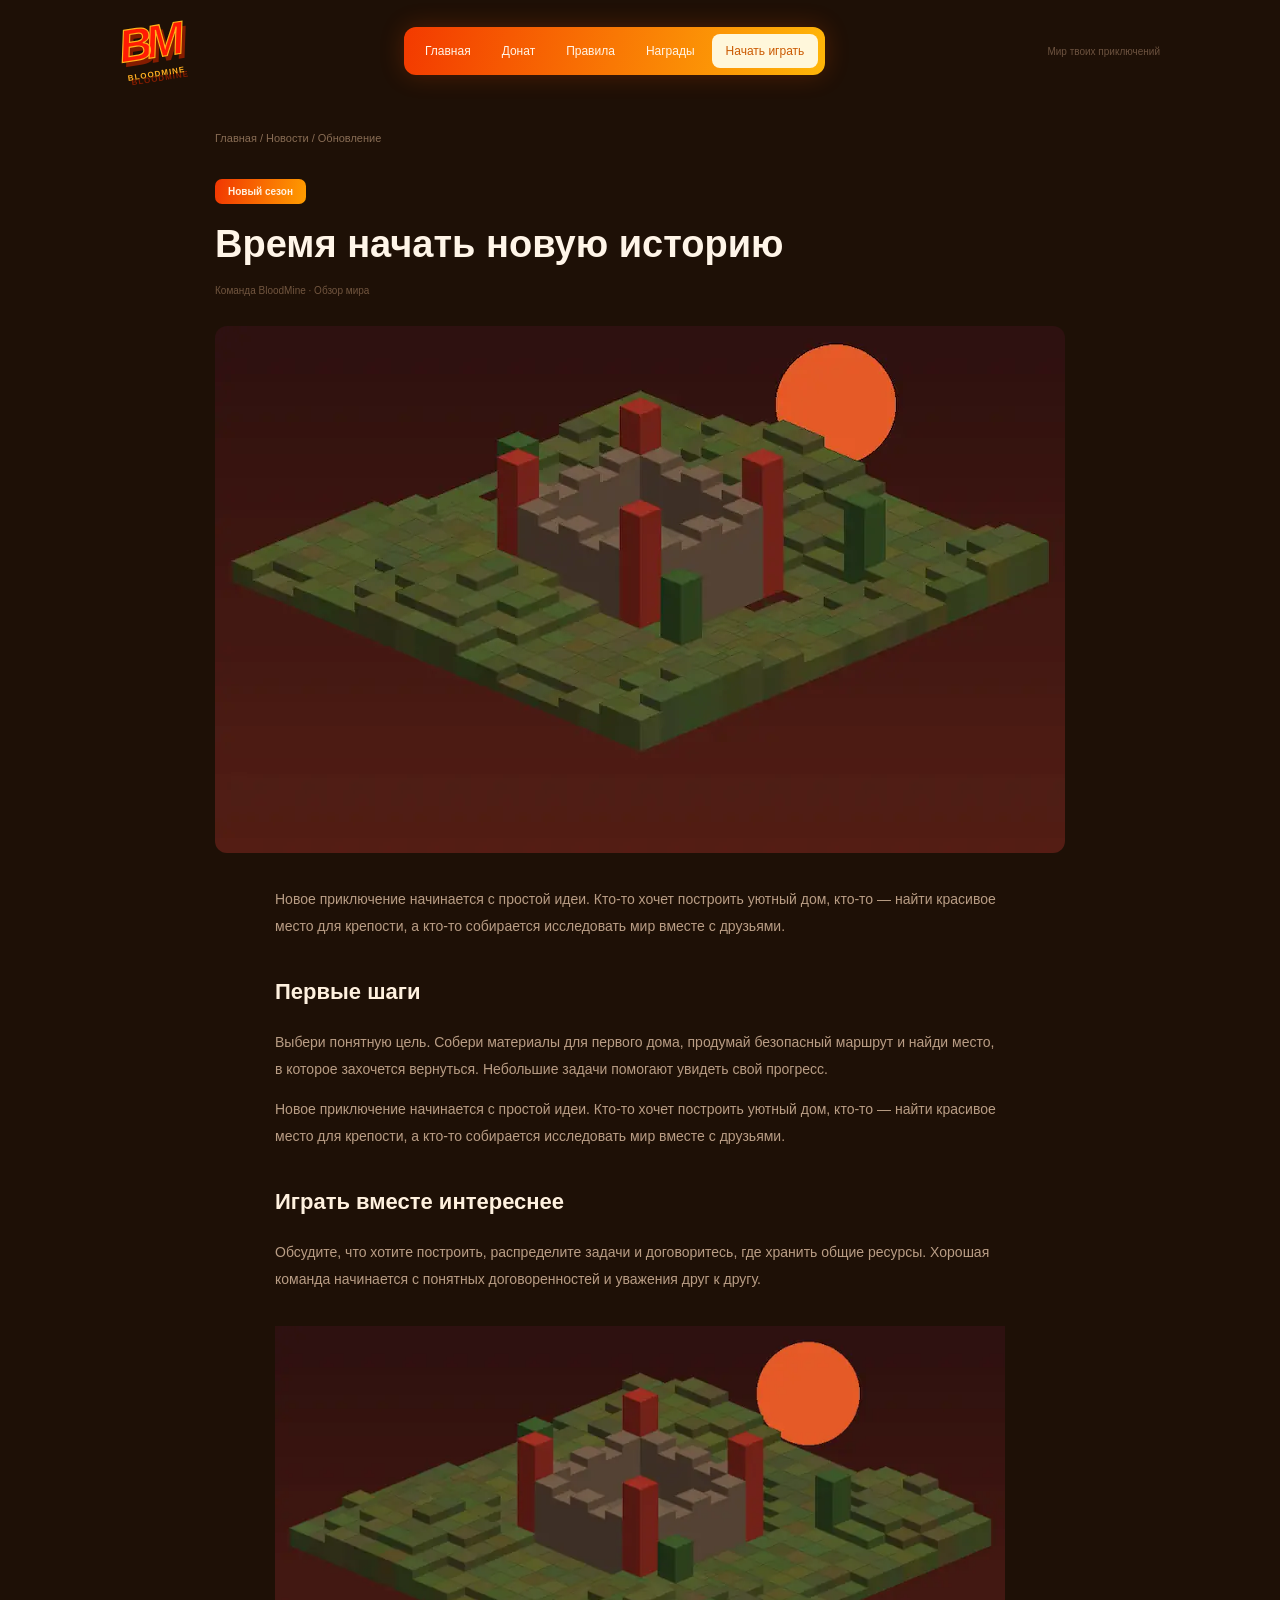
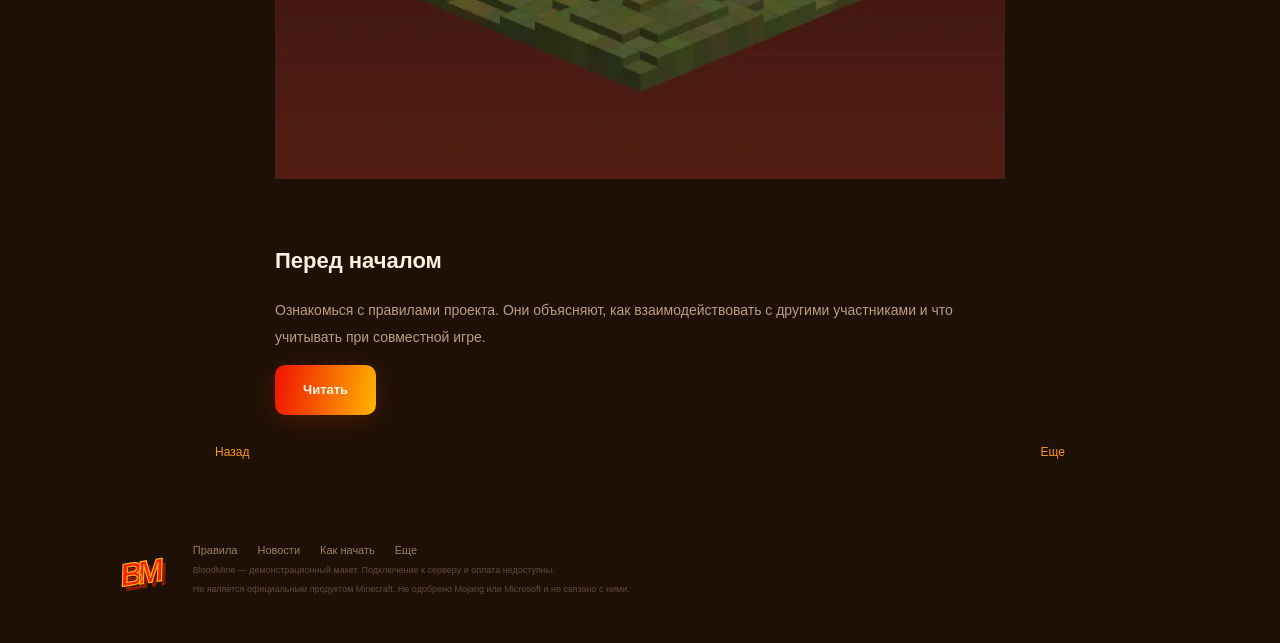
==== commit 7f7f1368: "Изображения: PNG заменены на WebP, добавлены width и height" ====
--- a/article.html
+++ b/article.html
@@ -19,7 +19,7 @@
       </div>
       <div class="header-note">Мир твоих приключений</div>
     </div>
-    <div class="wrap article-page"><div class="breadcrumbs"><a href="index.html">Главная</a> / <a href="news.html">Новости</a> / Обновление</div><span class="pill">Новый сезон</span><h2>Время начать новую историю</h2><p class="article-meta">Команда BloodMine · Обзор мира</p><img class="article-cover" src="assets/images/season.png"><div class="article-body"><p>Новое приключение начинается с простой идеи. Кто-то хочет построить уютный дом, кто-то — найти красивое место для крепости, а кто-то собирается исследовать мир вместе с друзьями.</p><h4>Первые шаги</h4><p>Выбери понятную цель. Собери материалы для первого дома, продумай безопасный маршрут и найди место, в которое захочется вернуться. Небольшие задачи помогают увидеть свой прогресс.</p><p>Новое приключение начинается с простой идеи. Кто-то хочет построить уютный дом, кто-то — найти красивое место для крепости, а кто-то собирается исследовать мир вместе с друзьями.</p><h4>Играть вместе интереснее</h4><p>Обсудите, что хотите построить, распределите задачи и договоритесь, где хранить общие ресурсы. Хорошая команда начинается с понятных договоренностей и уважения друг к другу.</p><img src="assets/images/world.png"><h4>Перед началом</h4><p>Ознакомься с правилами проекта. Они объясняют, как взаимодействовать с другими участниками и что учитывать при совместной игре.</p><a class="orange" href="rules.html">Читать</a></div><div class="article-bottom"><a href="news.html">Назад</a><a href="index.html#shop">Еще</a></div></div>
+    <div class="wrap article-page"><div class="breadcrumbs"><a href="index.html">Главная</a> / <a href="news.html">Новости</a> / Обновление</div><span class="pill">Новый сезон</span><h2>Время начать новую историю</h2><p class="article-meta">Команда BloodMine · Обзор мира</p><img width="849" height="527" class="article-cover" src="assets/images/season.webp"><div class="article-body"><p>Новое приключение начинается с простой идеи. Кто-то хочет построить уютный дом, кто-то — найти красивое место для крепости, а кто-то собирается исследовать мир вместе с друзьями.</p><h4>Первые шаги</h4><p>Выбери понятную цель. Собери материалы для первого дома, продумай безопасный маршрут и найди место, в которое захочется вернуться. Небольшие задачи помогают увидеть свой прогресс.</p><p>Новое приключение начинается с простой идеи. Кто-то хочет построить уютный дом, кто-то — найти красивое место для крепости, а кто-то собирается исследовать мир вместе с друзьями.</p><h4>Играть вместе интереснее</h4><p>Обсудите, что хотите построить, распределите задачи и договоритесь, где хранить общие ресурсы. Хорошая команда начинается с понятных договоренностей и уважения друг к другу.</p><img width="849" height="527" src="assets/images/world.webp"><h4>Перед началом</h4><p>Ознакомься с правилами проекта. Они объясняют, как взаимодействовать с другими участниками и что учитывать при совместной игре.</p><a class="orange" href="rules.html">Читать</a></div><div class="article-bottom"><a href="news.html">Назад</a><a href="index.html#shop">Еще</a></div></div>
     <div class="footer wrap">
       <a class="logo small-logo" href="index.html">BM</a>
       <div><div class="footer-links"><a href="rules.html">Правила</a><a href="news.html">Новости</a><a href="how-to-play.html">Как начать</a><a href="archive.html">Еще</a></div>
--- a/assets/css/styles.css
+++ b/assets/css/styles.css
@@ -377,6 +377,7 @@
 .news-card img {
     width: 100%;
     display: block;
+    height: auto;
 }
 
 .news-copy {
@@ -545,6 +546,7 @@
     display: block;
     width: 160px;
     margin: auto;
+    height: auto;
 }
 
 .reward-card h4 {
@@ -574,6 +576,7 @@
 
 .reward-banner img {
     width: 140px;
+    height: auto;
 }
 
 .reward-banner p {
@@ -661,6 +664,7 @@
 
 .news-wide img {
     width: 360px;
+    height: auto;
 }
 
 .news-wide p {
@@ -718,6 +722,7 @@
 .article-body img {
     width: 730px;
     margin: 20px 0;
+    height: auto;
 }
 
 .article-bottom {
@@ -792,6 +797,7 @@
 .hero-players img {
     position: absolute;
     width: auto;
+    height: auto;
 }
 
 .hero-back {
